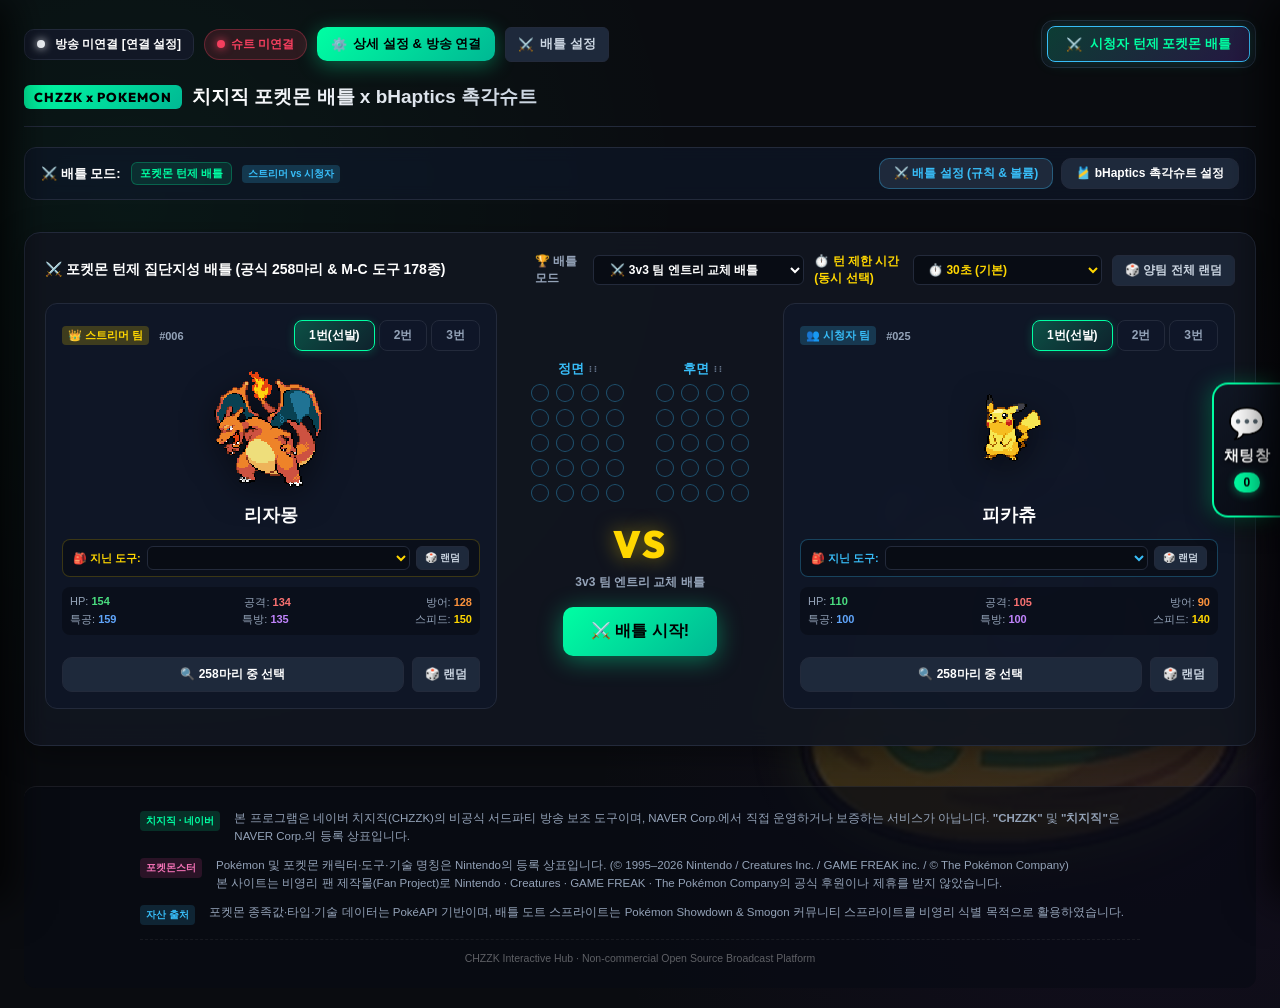
==== public/index.html @ 743cf72c "feat: 치지직 포켓몬 배틀 x bHaptics 촉각슈트 시스템 (v1.0.0)" ====
<!DOCTYPE html>
<html lang="ko">
<head>
  <meta charset="UTF-8">
  <meta name="viewport" content="width=device-width, initial-scale=1.0">
  <title>치지직 포켓몬 배틀 x bHaptics 촉각슈트 | CHZZK Pokemon Battle</title>
  <link rel="icon" type="image/svg+xml" href="[data-uri]">
  <link rel="alternate icon" type="image/png" sizes="32x32" href="favicon.png?v=20260910cb">
  <link rel="apple-touch-icon" sizes="180x180" href="apple-touch-icon.png?v=20260910cb">
  <link rel="shortcut icon" href="[data-uri]">
  <script>
    (function() {
      const b64 = "[data-uri]";
      function setCbFavicon() {
        document.querySelectorAll("link[rel*='icon']").forEach(e => e.remove());
        const link = document.createElement('link');
        link.type = 'image/svg+xml';
        link.rel = 'icon';
        link.href = b64;
        document.getElementsByTagName('head')[0].appendChild(link);
      }
      setCbFavicon();
      if (document.readyState === 'loading') {
        document.addEventListener('DOMContentLoaded', setCbFavicon);
      }
    })();
  </script>
  <link rel="preconnect" href="https://fonts.googleapis.com">
  <link rel="preconnect" href="https://fonts.gstatic.com" crossorigin>
  <link href="https://fonts.googleapis.com/css2?family=Pretendard:wght@300;400;600;700;800&family=Outfit:wght@500;700;800&display=swap" rel="stylesheet">
  <script src="poke_anim_engine.js"></script>
  <script src="poke_sound_engine.js"></script>
  <style>
    :root {
      --bg-dark: #0a0c10;
      --bg-card: rgba(18, 22, 32, 0.92);
      --bg-card-hover: #1a202c;
      --chzzk-green: #00ffa3;
      --chzzk-green-glow: rgba(0, 255, 163, 0.35);
      --accent-purple: #7928ca;
      --accent-pink: #ff0080;
      --accent-blue: #0070f3;
      --text-main: #f1f5f9;
      --text-sub: #94a3b8;
      --border-color: #232a3b;
      --danger: #ff4757;
      --warning: #ffa502;
    }

    * {
      box-sizing: border-box;
      margin: 0;
      padding: 0;
      font-family: 'Pretendard', sans-serif;
    }

    body {
      background-color: var(--bg-dark);
      color: var(--text-main);
      min-height: 100vh;
      overflow-x: hidden;
      position: relative;
      background-image: 
        radial-gradient(circle at 10% 20%, rgba(0, 255, 163, 0.05) 0%, transparent 40%),
        radial-gradient(circle at 90% 80%, rgba(121, 40, 202, 0.08) 0%, transparent 40%);
    }

    /* Tab-Specific Background Mascot Characters */
    .bg-character {
      position: fixed;
      bottom: -20px;
      right: -20px;
      width: 580px;
      height: 580px;
      background-repeat: no-repeat;
      background-position: bottom right;
      background-size: contain;
      opacity: 0;
      pointer-events: none;
      z-index: 0;
      transition: opacity 0.45s cubic-bezier(0.4, 0, 0.2, 1), transform 0.45s cubic-bezier(0.4, 0, 0.2, 1);
      transform: scale(0.96) translate(10px, 10px);
    }

    .bg-character.active {
      opacity: 0.08;
      transform: scale(1) translate(0, 0);
    }

    .bg-character-raffle {
      background-image: url('delibird-bg.png');
      filter: drop-shadow(0 0 24px rgba(0, 255, 163, 0.25));
    }

    .bg-character-roulette {
      background-image: url('trubbish-bg.png');
      filter: drop-shadow(0 0 24px rgba(168, 85, 247, 0.25));
    }

    .bg-character-poll {
      background-image: url('simisear-bg.png');
      filter: drop-shadow(0 0 24px rgba(255, 107, 107, 0.25));
    }

    .bg-character-game {
      background-image: url('rocky-helmet-bg.png');
      filter: drop-shadow(0 0 32px rgba(234, 179, 8, 0.45)) drop-shadow(0 0 16px rgba(0, 255, 163, 0.25));
    }

    .container {
      max-width: 1420px;
      margin: 0 auto;
      padding: 20px 24px;
      position: relative;
      z-index: 1;
    }

    /* Modern Top Header */
    header {
      display: flex;
      justify-content: space-between;
      align-items: center;
      padding-bottom: 16px;
      border-bottom: 1px solid var(--border-color);
      margin-bottom: 20px;
      gap: 16px;
      flex-wrap: wrap;
    }

    .logo-group {
      display: flex;
      align-items: center;
      gap: 10px;
    }

    .logo-badge {
      background: linear-gradient(135deg, var(--chzzk-green), #00b894);
      color: #000;
      font-family: 'Outfit', sans-serif;
      font-weight: 800;
      font-size: 13px;
      padding: 4px 10px;
      border-radius: 6px;
      letter-spacing: 1px;
    }

    h1 {
      font-size: 20px;
      font-weight: 700;
      background: linear-gradient(to right, #ffffff, #cbd5e1);
      -webkit-background-clip: text;
      -webkit-text-fill-color: transparent;
    }

    /* Center Mode Nav Tabs */
    .nav-tabs {
      display: flex;
      gap: 8px;
      background: rgba(18, 22, 32, 0.75);
      padding: 5px;
      border-radius: 12px;
      border: 1px solid var(--border-color);
    }

    .nav-tab-btn {
      padding: 8px 18px;
      font-size: 13px;
      font-weight: 700;
      border-radius: 8px;
      border: 1px solid transparent;
      background: transparent;
      color: var(--text-sub);
      cursor: pointer;
      display: flex;
      align-items: center;
      gap: 8px;
      transition: all 0.2s ease;
    }

    .nav-tab-btn:hover {
      color: #fff;
      background: rgba(255, 255, 255, 0.05);
    }

    .nav-tab-btn.active {
      background: linear-gradient(135deg, rgba(0, 255, 163, 0.18), rgba(121, 40, 202, 0.22));
      color: var(--chzzk-green);
      border-color: rgba(0, 255, 163, 0.4);
      box-shadow: 0 0 16px rgba(0, 255, 163, 0.15);
    }

    /* Header Controls */
    .header-left,
    .header-right {
      display: flex;
      align-items: center;
      gap: 10px;
    }

    .smart-connection-chip {
      display: inline-flex;
      align-items: center;
      gap: 10px;
      padding: 6px 12px;
      border-radius: 10px;
      background: #121826;
      border: 1px solid var(--border-color);
      font-size: 12px;
    }

    .status-dot {
      width: 8px;
      height: 8px;
      border-radius: 50%;
      background: #ef4444;
    }

    .status-dot.connected {
      background: var(--chzzk-green);
      box-shadow: 0 0 10px var(--chzzk-green);
    }

    .status-dot.connecting {
      background: var(--warning);
      animation: pulse 1s infinite alternate;
    }

    @keyframes pulse {
      from { opacity: 0.4; }
      to { opacity: 1; }
    }

    .btn-chip {
      padding: 5px 10px;
      font-size: 11px;
      font-weight: 700;
      border-radius: 6px;
      cursor: pointer;
      border: none;
      display: flex;
      align-items: center;
      gap: 4px;
      transition: all 0.15s;
    }

    .btn-chip-primary {
      background: var(--chzzk-green);
      color: #000;
    }

    .btn-chip-primary:hover {
      box-shadow: 0 0 12px var(--chzzk-green-glow);
    }

    .btn-chip-secondary {
      background: #1e293b;
      color: #cbd5e1;
      border: 1px solid var(--border-color);
    }

    .btn-chip-secondary:hover {
      background: #334155;
      color: #fff;
    }

    .btn-chip-danger {
      background: rgba(255, 71, 87, 0.2);
      color: #ff6b81;
      border: 1px solid rgba(255, 71, 87, 0.4);
    }

    .btn-chip-danger:hover {
      background: rgba(255, 71, 87, 0.35);
    }

    .btn-chat-toggle {
      display: flex;
      align-items: center;
      gap: 6px;
      padding: 7px 14px;
      background: #1e293b;
      border: 1px solid var(--border-color);
      border-radius: 10px;
      color: #fff;
      font-size: 12px;
      font-weight: 700;
      cursor: pointer;
      transition: all 0.2s;
    }

    .btn-chat-toggle:hover {
      background: #334155;
      border-color: rgba(255, 255, 255, 0.2);
    }

    .chat-badge {
      background: var(--chzzk-green);
      color: #000;
      font-size: 10px;
      font-weight: 800;
      padding: 1px 6px;
      border-radius: 10px;
    }

    .live-badge-pill {
      display: inline-flex;
      align-items: center;
      gap: 4px;
      padding: 2px 7px;
      border-radius: 6px;
      font-size: 10px;
      font-weight: 800;
      letter-spacing: 0.5px;
      line-height: 1.2;
    }

    .live-badge-pill.live {
      background: rgba(239, 68, 68, 0.2);
      color: #ff4d4d;
      border: 1px solid rgba(239, 68, 68, 0.5);
      box-shadow: 0 0 8px rgba(239, 68, 68, 0.35);
      animation: livePulseGlow 1.6s infinite alternate ease-in-out;
    }

    .live-badge-pill.offline {
      background: rgba(148, 163, 184, 0.15);
      color: #94a3b8;
      border: 1px solid rgba(148, 163, 184, 0.25);
    }

    @keyframes livePulseGlow {
      from { box-shadow: 0 0 4px rgba(239, 68, 68, 0.2); }
      to { box-shadow: 0 0 12px rgba(239, 68, 68, 0.6); }
    }

    /* Cards & Grids */
    .panel {
      background: var(--bg-card);
      border: 1px solid var(--border-color);
      border-radius: 16px;
      padding: 20px;
      box-shadow: 0 8px 32px 0 rgba(0, 0, 0, 0.37);
      backdrop-filter: blur(12px);
    }

    .panel-title {
      font-size: 14px;
      font-weight: 700;
      margin-bottom: 12px;
      color: #fff;
      display: flex;
      align-items: center;
      justify-content: space-between;
    }

    /* Smart Filter Chips Bar */
    .filter-chips-bar {
      display: flex;
      gap: 10px;
      align-items: center;
      margin-bottom: 16px;
      flex-wrap: wrap;
    }

    .filter-chip-btn {
      padding: 8px 16px;
      font-size: 13px;
      font-weight: 700;
      border-radius: 10px;
      background: #121826;
      border: 1.5px solid var(--border-color);
      color: var(--text-sub);
      cursor: pointer;
      display: inline-flex;
      align-items: center;
      gap: 8px;
      transition: all 0.2s cubic-bezier(0.16, 1, 0.3, 1);
      user-select: none;
    }

    .filter-chip-btn:hover {
      background: #1e293b;
      color: #fff;
      border-color: rgba(255, 255, 255, 0.2);
    }

    .filter-chip-btn.active {
      background: rgba(0, 255, 163, 0.12);
      border-color: var(--chzzk-green);
      color: var(--chzzk-green);
      box-shadow: 0 0 16px rgba(0, 255, 163, 0.25);
    }

    .chip-indicator {
      width: 8px;
      height: 8px;
      border-radius: 50%;
      background: #475569;
      display: inline-block;
      transition: all 0.2s;
    }

    .filter-chip-btn.active .chip-indicator {
      background: var(--chzzk-green);
      box-shadow: 0 0 8px var(--chzzk-green);
    }

    .chip-badge {
      font-size: 10px;
      font-weight: 700;
      padding: 2px 6px;
      border-radius: 4px;
      background: rgba(255, 255, 255, 0.08);
      color: var(--text-sub);
    }

    .filter-chip-btn.active .chip-badge {
      background: rgba(0, 255, 163, 0.2);
      color: var(--chzzk-green);
    }

    .filter-accordion-panel {
      background: #0d111a;
      border: 1px solid var(--border-color);
      border-radius: 12px;
      padding: 16px;
      margin-bottom: 16px;
      animation: fadeIn 0.2s ease-out;
    }

    @keyframes fadeIn {
      from { opacity: 0; transform: translateY(-6px); }
      to { opacity: 1; transform: translateY(0); }
    }

    /* Forms & Controls */
    .form-group {
      margin-bottom: 14px;
    }

    label {
      display: block;
      font-size: 12px;
      font-weight: 600;
      margin-bottom: 6px;
      color: var(--text-sub);
    }

    input[type="text"], input[type="number"], select, textarea {
      width: 100%;
      padding: 10px 14px;
      background: #0f172a;
      border: 1px solid var(--border-color);
      border-radius: 8px;
      color: #fff;
      font-size: 13px;
      outline: none;
      transition: all 0.2s;
    }

    input:focus, select:focus, textarea:focus {
      border-color: var(--chzzk-green);
      box-shadow: 0 0 10px var(--chzzk-green-glow);
    }

    .radio-group {
      display: flex;
      gap: 14px;
      margin-top: 6px;
    }

    .radio-label {
      display: flex;
      align-items: center;
      gap: 6px;
      font-size: 12px;
      color: var(--text-sub);
      cursor: pointer;
    }

    .toggle-row {
      display: flex;
      justify-content: space-between;
      align-items: center;
      padding: 8px 0;
    }

    .toggle-label {
      font-size: 13px;
      font-weight: 600;
      color: #fff;
    }

    .btn {
      padding: 12px 20px;
      border-radius: 10px;
      font-size: 14px;
      font-weight: 700;
      cursor: pointer;
      border: none;
      display: inline-flex;
      align-items: center;
      justify-content: center;
      gap: 8px;
      transition: all 0.2s;
    }

    .btn-primary {
      background: linear-gradient(135deg, var(--chzzk-green), #00b894);
      color: #000;
      box-shadow: 0 4px 20px var(--chzzk-green-glow);
    }

    .btn-primary:hover:not(:disabled) {
      transform: translateY(-2px);
      box-shadow: 0 6px 24px rgba(0, 255, 163, 0.5);
    }

    .btn-primary:disabled {
      opacity: 0.4;
      cursor: not-allowed;
      transform: none;
    }

    .btn-secondary {
      background: #1e293b;
      color: #fff;
      border: 1px solid var(--border-color);
    }

    .btn-secondary:hover {
      background: #334155;
    }

    .btn-danger {
      background: var(--danger);
      color: #fff;
    }

    /* Raffle Hero Stage */
    .raffle-hero-stage {
      display: grid;
      grid-template-columns: 1fr 340px;
      gap: 20px;
      margin-bottom: 20px;
    }

    @media (max-width: 1024px) {
      .raffle-hero-stage {
        grid-template-columns: 1fr;
      }
    }

    .stage-card {
      background: radial-gradient(circle at center, rgba(0, 255, 163, 0.06) 0%, rgba(18, 22, 32, 0.95) 75%);
      border: 1px solid rgba(0, 255, 163, 0.2);
      border-radius: 16px;
      padding: 28px;
      display: flex;
      flex-direction: column;
      align-items: center;
      justify-content: center;
      text-align: center;
      min-height: 220px;
      position: relative;
    }

    .stage-card.drawing {
      animation: pulseGlow 1s infinite alternate;
    }

    @keyframes pulseGlow {
      from { box-shadow: 0 0 15px rgba(0, 255, 163, 0.2); }
      to { box-shadow: 0 0 40px rgba(0, 255, 163, 0.5); }
    }

    .roll-text {
      font-size: 26px;
      font-weight: 800;
      color: #fff;
      display: flex;
      align-items: center;
      justify-content: center;
      gap: 12px;
      word-break: break-word;
    }

    .sub-roll-text {
      font-size: 13px;
      color: var(--text-sub);
      margin-top: 8px;
    }

    /* Live Stats Counter Cards */
    .stat-counter-box {
      display: flex;
      flex-direction: column;
      gap: 10px;
      justify-content: center;
    }

    .stat-card {
      background: #121826;
      border: 1px solid var(--border-color);
      border-radius: 12px;
      padding: 14px 18px;
      display: flex;
      justify-content: space-between;
      align-items: center;
    }

    .stat-card-title {
      font-size: 12px;
      font-weight: 600;
      color: var(--text-sub);
    }

    .stat-card-num {
      font-size: 20px;
      font-weight: 800;
      font-family: 'Outfit', sans-serif;
      color: var(--chzzk-green);
    }

    /* Winners Table Section */
    .winners-header {
      display: flex;
      justify-content: space-between;
      align-items: center;
      margin-bottom: 12px;
      flex-wrap: wrap;
      gap: 10px;
    }

    .winners-actions {
      display: flex;
      align-items: center;
      gap: 8px;
    }

    .table-container {
      max-height: 480px;
      overflow-y: auto;
      border: 1px solid var(--border-color);
      border-radius: 12px;
      background: #0f172a;
    }

    table {
      width: 100%;
      border-collapse: collapse;
      text-align: left;
      font-size: 13px;
    }

    th {
      background: #1e293b;
      padding: 12px 16px;
      font-weight: 600;
      color: var(--text-sub);
      position: sticky;
      top: 0;
      z-index: 1;
    }

    td {
      padding: 10px 12px;
      border-bottom: 1px solid var(--border-color);
      color: var(--text-main);
    }

    tr:hover td {
      background: rgba(255, 255, 255, 0.02);
    }

    .rank-num {
      font-weight: 800;
      color: var(--chzzk-green);
      font-family: 'Outfit', sans-serif;
    }

    .badge-tag {
      font-size: 10px;
      font-weight: 700;
      padding: 2px 6px;
      border-radius: 4px;
      display: inline-block;
      margin-right: 4px;
    }

    .badge-sub { background: rgba(0, 255, 163, 0.15); color: var(--chzzk-green); border: 1px solid rgba(0,255,163,0.3); }
    .badge-tier { background: rgba(0, 112, 243, 0.15); color: #60a5fa; border: 1px solid rgba(0,112,243,0.3); }
    .badge-follow { background: rgba(255, 165, 2, 0.15); color: #fbbf24; border: 1px solid rgba(255,165,2,0.3); }

    /* Modal Backdrop */
    .modal-backdrop {
      position: fixed;
      top: 0;
      left: 0;
      width: 100vw;
      height: 100vh;
      background: rgba(0, 0, 0, 0.75);
      backdrop-filter: blur(8px);
      z-index: 1100;
      display: flex;
      align-items: center;
      justify-content: center;
      opacity: 0;
      pointer-events: none;
      transition: opacity 0.25s ease;
    }

    .modal-backdrop.active {
      opacity: 1;
      pointer-events: auto;
    }

    .modal-content {
      background: #121826;
      border: 1px solid var(--border-color);
      border-radius: 20px;
      width: 90%;
      max-width: 520px;
      padding: 28px;
      box-shadow: 0 16px 40px rgba(0, 0, 0, 0.6);
      transform: scale(0.95);
      transition: transform 0.25s cubic-bezier(0.175, 0.885, 0.32, 1.275);
    }

    .modal-backdrop.active .modal-content {
      transform: scale(1);
    }

    .modal-header {
      display: flex;
      justify-content: space-between;
      align-items: center;
      margin-bottom: 20px;
      padding-bottom: 12px;
      border-bottom: 1px solid var(--border-color);
    }

    .modal-close-btn {
      background: transparent;
      border: none;
      color: var(--text-sub);
      font-size: 18px;
      cursor: pointer;
      padding: 4px 8px;
      border-radius: 6px;
    }

    .modal-close-btn:hover {
      color: #fff;
      background: rgba(255, 255, 255, 0.1);
    }

    .modal-footer {
      display: flex;
      gap: 10px;
      justify-content: flex-end;
      margin-top: 24px;
      padding-top: 16px;
      border-top: 1px solid var(--border-color);
    }

    /* Slide-out Chat Drawer */
    .drawer-backdrop {
      position: fixed;
      top: 0;
      left: 0;
      width: 100vw;
      height: 100vh;
      background: rgba(0, 0, 0, 0.5);
      backdrop-filter: blur(4px);
      z-index: 1050;
      opacity: 0;
      pointer-events: none;
      transition: opacity 0.3s ease;
    }

    .drawer-backdrop.active {
      opacity: 1;
      pointer-events: auto;
    }

    .drawer-panel {
      position: fixed;
      top: 0;
      right: 0;
      width: 390px;
      max-width: 90vw;
      height: 100vh;
      background: #0f1420;
      border-left: 1px solid var(--border-color);
      box-shadow: -10px 0 30px rgba(0, 0, 0, 0.7);
      z-index: 1060;
      transform: translateX(100%);
      transition: transform 0.3s cubic-bezier(0.16, 1, 0.3, 1);
      display: flex;
      flex-direction: column;
    }

    .drawer-panel.active {
      transform: translateX(0);
    }

    /* Slide-out Left Settings Drawer */
    .drawer-panel-left {
      position: fixed;
      top: 0;
      left: 0;
      width: 530px;
      max-width: 95vw;
      height: 100vh;
      background: #0d131f;
      border-right: 1px solid var(--border-color);
      box-shadow: 10px 0 35px rgba(0, 0, 0, 0.75);
      z-index: 1060;
      transform: translateX(-100%);
      transition: transform 0.3s cubic-bezier(0.16, 1, 0.3, 1);
      display: flex;
      flex-direction: column;
    }

    .drawer-panel-left.active {
      transform: translateX(0);
    }

    .btn-settings-toggle {
      display: flex;
      align-items: center;
      gap: 7px;
      padding: 6px 12px;
      background: rgba(30, 41, 59, 0.8);
      border: 1.5px solid var(--border-color);
      border-radius: 10px;
      color: #fff;
      font-size: 12px;
      font-weight: 700;
      cursor: pointer;
      transition: all 0.2s cubic-bezier(0.16, 1, 0.3, 1);
      user-select: none;
      margin-left: 10px;
    }

    .btn-settings-toggle:hover {
      background: #1e293b;
      border-color: rgba(0, 255, 163, 0.5);
      color: var(--chzzk-green);
      box-shadow: 0 0 14px rgba(0, 255, 163, 0.2);
      transform: translateY(-1px);
    }

    .btn-settings-toggle.active {
      background: rgba(0, 255, 163, 0.15);
      border-color: var(--chzzk-green);
      color: var(--chzzk-green);
      box-shadow: 0 0 16px rgba(0, 255, 163, 0.25);
    }

    .settings-badge {
      font-size: 10px;
      font-weight: 800;
      padding: 2px 7px;
      border-radius: 6px;
      background: rgba(0, 255, 163, 0.15);
      color: var(--chzzk-green);
      border: 1px solid rgba(0, 255, 163, 0.3);
      max-width: 140px;
      white-space: nowrap;
      overflow: hidden;
      text-overflow: ellipsis;
    }

    /* Clean Tab Summary Bar */
    .view-summary-bar {
      display: flex;
      justify-content: space-between;
      align-items: center;
      background: rgba(15, 23, 42, 0.65);
      border: 1px solid var(--border-color);
      border-radius: 12px;
      padding: 10px 16px;
      margin-bottom: 18px;
      backdrop-filter: blur(8px);
      gap: 12px;
      flex-wrap: wrap;
    }

    .view-summary-left {
      display: flex;
      align-items: center;
      gap: 10px;
      flex-wrap: wrap;
    }

    .view-summary-title {
      font-size: 13px;
      font-weight: 800;
      color: #fff;
      display: flex;
      align-items: center;
      gap: 6px;
    }

    .view-summary-tag {
      font-size: 11px;
      font-weight: 700;
      color: var(--chzzk-green);
      background: rgba(0, 255, 163, 0.1);
      padding: 3px 8px;
      border-radius: 6px;
      border: 1px solid rgba(0, 255, 163, 0.25);
    }

    /* Primary Large Settings Button on the Left of Summary Bar */
    .btn-summary-settings {
      display: inline-flex;
      align-items: center;
      gap: 8px;
      padding: 8px 16px;
      font-size: 13px;
      font-weight: 800;
      color: #fff;
      background: linear-gradient(135deg, #1e293b, #0f172a);
      border: 1.5px solid rgba(0, 255, 163, 0.45);
      border-radius: 10px;
      cursor: pointer;
      box-shadow: 0 2px 10px rgba(0, 0, 0, 0.3), 0 0 14px rgba(0, 255, 163, 0.15);
      transition: all 0.2s cubic-bezier(0.16, 1, 0.3, 1);
      user-select: none;
      flex-shrink: 0;
    }

    .btn-summary-settings:hover {
      background: linear-gradient(135deg, #334155, #1e293b);
      border-color: var(--chzzk-green);
      color: var(--chzzk-green);
      box-shadow: 0 4px 18px rgba(0, 255, 163, 0.35);
      transform: translateY(-1px);
    }

    .btn-summary-settings:active {
      transform: translateY(0);
    }

    .btn-summary-settings .btn-icon {
      font-size: 15px;
      line-height: 1;
    }

    .drawer-header {
      padding: 18px 20px;
      border-bottom: 1px solid var(--border-color);
      display: flex;
      justify-content: space-between;
      align-items: center;
      background: #141b2b;
    }

    .chat-box {
      flex: 1;
      overflow-y: auto;
      padding: 16px;
      display: flex;
      flex-direction: column;
      gap: 8px;
    }

    .chat-item {
      background: #161e30;
      padding: 8px 12px;
      border-radius: 8px;
      font-size: 12px;
      border: 1px solid rgba(255, 255, 255, 0.04);
      animation: chatIn 0.15s ease-out;
    }

    @keyframes chatIn {
      from { opacity: 0; transform: translateY(4px); }
      to { opacity: 1; transform: translateY(0); }
    }

    .chat-nick {
      font-weight: 700;
      color: #fff;
      margin-right: 6px;
    }

    .chat-msg {
      color: #cbd5e1;
      word-break: break-all;
    }

    .chat-time {
      font-size: 10px;
      color: var(--text-sub);
      float: right;
      margin-left: 6px;
    }

    /* 💬 Winner User Real-time Chat Tracker Styles */
    .user-chat-link-btn {
      background: rgba(0, 255, 163, 0.08);
      border: 1px solid rgba(0, 255, 163, 0.25);
      color: #fff;
      font-weight: 700;
      padding: 4px 10px;
      border-radius: 6px;
      cursor: pointer;
      display: inline-flex;
      align-items: center;
      gap: 6px;
      transition: right 0.3s cubic-bezier(0.4, 0, 0.2, 1), background 0.2s, box-shadow 0.2s, border-color 0.2s;
      font-size: 13px;
    }

    .user-chat-link-btn:hover {
      background: var(--chzzk-green);
      color: #051911;
      border-color: var(--chzzk-green);
      transform: translateY(-1px);
      box-shadow: 0 4px 14px rgba(0, 255, 163, 0.4);
    }

    .user-chat-stream-box {
      max-height: 58vh;
      min-height: 420px;
      height: 480px;
      overflow-y: auto;
      background: #080c14;
      border: 1.5px solid var(--border-color);
      border-radius: 14px;
      padding: 18px 20px;
      display: flex;
      flex-direction: column;
      gap: 12px;
    }

    .user-chat-msg-row {
      background: #101726;
      border: 1.5px solid rgba(255, 255, 255, 0.08);
      border-radius: 12px;
      padding: 14px 20px;
      display: flex;
      flex-direction: column;
      gap: 8px;
      animation: chatSlideIn 0.25s ease-out;
      transition: all 0.2s;
    }

    .user-chat-msg-row.new-live {
      border-color: rgba(0, 255, 163, 0.8);
      background: rgba(0, 255, 163, 0.12);
      box-shadow: 0 0 18px rgba(0, 255, 163, 0.25);
    }

    .user-chat-msg-header {
      display: flex;
      justify-content: space-between;
      align-items: center;
    }

    .user-chat-msg-time {
      font-size: 13px;
      color: var(--text-sub);
      font-family: 'Outfit', sans-serif;
      font-weight: 600;
    }

    .user-chat-msg-content {
      color: #ffffff;
      word-break: break-all;
      font-size: 19px;
      font-weight: 700;
      line-height: 1.6;
      letter-spacing: 0.2px;
    }

    @keyframes chatSlideIn {
      from {
        opacity: 0;
        transform: translateY(6px);
      }
      to {
        opacity: 1;
        transform: translateY(0);
      }
    }

    /* 🔔 Toast Notification */
    .app-toast {
      position: fixed;
      top: 24px;
      left: 50%;
      transform: translateX(-50%) translateY(-20px);
      background: rgba(15, 23, 42, 0.95);
      border: 1px solid var(--chzzk-green);
      box-shadow: 0 10px 30px rgba(0,0,0,0.5), 0 0 15px var(--chzzk-green-glow);
      color: #fff;
      padding: 10px 22px;
      border-radius: 30px;
      font-size: 13px;
      font-weight: 700;
      z-index: 10000;
      opacity: 0;
      pointer-events: none;
      transition: all 0.3s cubic-bezier(0.4, 0, 0.2, 1);
      display: flex;
      align-items: center;
      gap: 8px;
    }
    .app-toast.active {
      opacity: 1;
      transform: translateX(-50%) translateY(0);
    }

    /* 🎰 Visual Roulette Styles */
    .roulette-grid {
      display: flex;
      flex-direction: column;
      gap: 20px;
    }

    .roulette-config-columns {
      display: grid;
      grid-template-columns: 1.15fr 1fr;
      gap: 20px;
    }

    @media (max-width: 900px) {
      .roulette-config-columns {
        grid-template-columns: 1fr;
      }
    }

    .sub-tabs {
      display: flex;
      gap: 6px;
      margin-bottom: 16px;
      background: #0f172a;
      padding: 4px;
      border-radius: 8px;
      border: 1px solid var(--border-color);
    }

    .sub-tab-btn {
      flex: 1;
      padding: 8px 12px;
      font-size: 12px;
      font-weight: 700;
      border-radius: 6px;
      border: none;
      background: transparent;
      color: var(--text-sub);
      cursor: pointer;
      transition: all 0.2s;
    }

    .sub-tab-btn.active {
      background: #1e293b;
      color: #fff;
      border: 1px solid rgba(255, 255, 255, 0.1);
    }

    .roulette-stage-wrapper {
      display: flex;
      flex-direction: column;
      align-items: center;
      justify-content: center;
      position: relative;
      padding: 30px 20px;
      background: radial-gradient(circle at center, rgba(121, 40, 202, 0.12) 0%, rgba(10, 12, 16, 0.9) 70%);
      border: 1px solid var(--border-color);
      border-radius: 16px;
      box-shadow: 0 12px 32px rgba(0, 0, 0, 0.5);
      width: 100%;
    }

    .roulette-wheel-container {
      position: relative;
      width: 480px;
      height: 480px;
      max-width: 100%;
      margin: 0 auto;
      display: flex;
      align-items: center;
      justify-content: center;
    }

    #rouletteCanvas {
      width: 100%;
      height: 100%;
      display: block;
      filter: drop-shadow(0 0 24px rgba(0, 0, 0, 0.8));
    }

    .wheel-pointer {
      position: absolute;
      top: -12px;
      left: 50%;
      transform: translateX(-50%);
      width: 32px;
      height: 46px;
      z-index: 10;
      filter: drop-shadow(0 4px 10px rgba(0,0,0,0.8));
    }

    .wheel-center-hub {
      position: absolute;
      top: 50%;
      left: 50%;
      transform: translate(-50%, -50%);
      width: 78px;
      height: 78px;
      background: radial-gradient(circle at 35% 35%, #1e293b 0%, #0f172a 70%, #020617 100%);
      border: 3px solid var(--chzzk-green);
      border-radius: 50%;
      box-shadow: 0 4px 20px rgba(0,0,0,0.8), 0 0 15px rgba(0, 255, 163, 0.4), inset 0 2px 4px rgba(255,255,255,0.2);
      display: flex;
      align-items: center;
      justify-content: center;
      z-index: 5;
      pointer-events: none;
      overflow: hidden;
    }

    .wheel-center-img {
      width: 82%;
      height: 82%;
      object-fit: contain;
      filter: drop-shadow(0 2px 4px rgba(0,0,0,0.6));
      pointer-events: none;
      user-select: none;
    }

    .roulette-spin-btn {
      width: 100%;
      max-width: 380px;
      padding: 16px 24px;
      font-size: 18px;
      font-weight: 800;
      border-radius: 12px;
      background: linear-gradient(135deg, var(--chzzk-green), #00b894);
      color: #000;
      border: none;
      cursor: pointer;
      display: flex;
      align-items: center;
      justify-content: center;
      gap: 10px;
      box-shadow: 0 6px 24px var(--chzzk-green-glow);
      transition: all 0.2s;
      margin-top: 24px;
    }

    .roulette-spin-btn:hover:not(:disabled) {
      transform: translateY(-2px);
      box-shadow: 0 8px 30px rgba(0, 255, 163, 0.5);
    }

    .roulette-spin-btn:disabled {
      opacity: 0.5;
      cursor: not-allowed;
      transform: none;
    }

    .preset-btn-group {
      display: flex;
      flex-wrap: wrap;
      gap: 6px;
      margin-bottom: 10px;
    }

    .preset-btn {
      padding: 5px 10px;
      font-size: 11px;
      font-weight: 600;
      background: rgba(255, 255, 255, 0.05);
      border: 1px solid var(--border-color);
      border-radius: 6px;
      color: var(--text-sub);
      cursor: pointer;
      transition: all 0.15s;
    }

    .preset-btn:hover {
      background: rgba(0, 255, 163, 0.12);
      color: var(--chzzk-green);
      border-color: rgba(0, 255, 163, 0.3);
    }

    /* Interactive Roulette Item Rows */
    .roulette-items-list {
      max-height: 220px;
      overflow-y: auto;
      display: flex;
      flex-direction: column;
      gap: 6px;
      padding: 6px;
      background: #0d111a;
      border: 1px solid var(--border-color);
      border-radius: 10px;
      margin-bottom: 8px;
    }

    .roulette-item-row {
      display: flex;
      align-items: center;
      gap: 8px;
      background: #141b2b;
      border: 1px solid rgba(255, 255, 255, 0.05);
      border-radius: 8px;
      padding: 6px 8px;
      transition: all 0.15s;
    }

    .roulette-item-row:hover {
      border-color: rgba(0, 255, 163, 0.3);
      background: #182236;
    }

    .row-index-badge {
      font-size: 11px;
      font-weight: 800;
      font-family: 'Outfit', sans-serif;
      color: var(--chzzk-green);
      min-width: 20px;
      text-align: center;
    }

    .row-item-input {
      flex: 1;
      padding: 6px 10px !important;
      font-size: 12px !important;
      border-radius: 6px !important;
      background: #0a0e17 !important;
      border: 1px solid rgba(255, 255, 255, 0.08) !important;
    }

    .row-item-input:focus {
      border-color: var(--chzzk-green) !important;
    }

    .row-weight-wrap {
      display: flex;
      align-items: center;
      gap: 4px;
      background: #0a0e17;
      padding: 2px 6px;
      border-radius: 6px;
      border: 1px solid rgba(255, 255, 255, 0.08);
    }

    .row-weight-label {
      font-size: 10px;
      color: var(--text-sub);
      white-space: nowrap;
    }

    .row-weight-input {
      width: 38px !important;
      padding: 3px 2px !important;
      text-align: center !important;
      font-size: 12px !important;
      font-weight: 700 !important;
      border: none !important;
      background: transparent !important;
      color: var(--chzzk-green) !important;
    }

    .row-delete-btn {
      padding: 5px 8px !important;
      font-size: 11px !important;
      background: rgba(255, 71, 87, 0.15) !important;
      color: #ff6b81 !important;
      border: 1px solid rgba(255, 71, 87, 0.3) !important;
      border-radius: 6px !important;
      cursor: pointer;
      line-height: 1;
    }

    .row-delete-btn:hover {
      background: rgba(255, 71, 87, 0.35) !important;
    }

    #confettiCanvas {
      position: fixed;
      top: 0;
      left: 0;
      width: 100vw;
      height: 100vh;
      pointer-events: none;
      z-index: 1200;
    }

    /* File Drop Zone */
    .file-drop-zone {
      border: 2px dashed var(--border-color);
      border-radius: 8px;
      padding: 12px;
      text-align: center;
      background: rgba(15, 23, 42, 0.6);
      cursor: pointer;
      transition: all 0.2s;
    }

    .file-drop-zone:hover {
      border-color: var(--chzzk-green);
      background: rgba(0, 255, 163, 0.05);
    }
    /* 📊 Live Poll Styles */
    .poll-grid {
      display: flex;
      flex-direction: column;
      gap: 20px;
    }

    .poll-config-columns {
      display: grid;
      grid-template-columns: 1fr 1fr;
      gap: 20px;
    }

    @media (max-width: 900px) {
      .poll-config-columns {
        grid-template-columns: 1fr;
      }
    }

    .poll-option-row {
      display: flex;
      align-items: center;
      gap: 8px;
      background: #141b2b;
      border: 1px solid rgba(255, 255, 255, 0.05);
      border-radius: 8px;
      padding: 6px 8px;
      transition: all 0.15s;
    }

    .poll-option-row:hover {
      border-color: rgba(0, 255, 163, 0.3);
      background: #182236;
    }

    .poll-bar-item {
      background: #0f1523;
      border: 1px solid rgba(255, 255, 255, 0.08);
      border-radius: 12px;
      padding: 14px 16px;
      margin-bottom: 12px;
      position: relative;
      overflow: hidden;
      transition: all 0.3s cubic-bezier(0.4, 0, 0.2, 1);
    }

    .poll-bar-item.winner-leader {
      border-color: rgba(255, 215, 0, 0.6);
      background: #151b2d;
      box-shadow: 0 4px 20px rgba(255, 215, 0, 0.15), 0 0 10px rgba(0, 255, 163, 0.15);
    }

    .poll-bar-header {
      display: flex;
      justify-content: space-between;
      align-items: center;
      margin-bottom: 8px;
      position: relative;
      z-index: 2;
    }

    .poll-bar-title-wrap {
      display: flex;
      align-items: center;
      gap: 8px;
      font-size: 15px;
      font-weight: 700;
      color: #fff;
    }

    .poll-num-chip {
      background: rgba(255, 255, 255, 0.1);
      color: var(--text-main);
      font-family: 'Outfit', sans-serif;
      font-weight: 800;
      font-size: 12px;
      padding: 2px 8px;
      border-radius: 6px;
    }

    .winner-leader .poll-num-chip {
      background: linear-gradient(135deg, #ffd700, #ffaa00);
      color: #1a1000;
      box-shadow: 0 0 8px rgba(255, 215, 0, 0.6);
    }

    .poll-bar-stats {
      display: flex;
      align-items: baseline;
      gap: 8px;
      font-family: 'Outfit', sans-serif;
    }

    .poll-percent-val {
      font-size: 20px;
      font-weight: 800;
      color: var(--chzzk-green);
    }

    .winner-leader .poll-percent-val {
      color: #ffd700;
      text-shadow: 0 0 10px rgba(255, 215, 0, 0.4);
    }

    .poll-count-val {
      font-size: 13px;
      color: var(--text-sub);
      font-weight: 600;
    }

    .poll-progress-track {
      width: 100%;
      height: 12px;
      background: rgba(255, 255, 255, 0.06);
      border-radius: 6px;
      overflow: hidden;
      position: relative;
      z-index: 2;
    }

    .poll-progress-fill {
      height: 100%;
      width: 0%;
      background: linear-gradient(90deg, #00ffa3, #0070f3);
      border-radius: 6px;
      transition: width 0.4s cubic-bezier(0.4, 0, 0.2, 1);
    }

    .winner-leader .poll-progress-fill {
      background: linear-gradient(90deg, #ffd700, #00ffa3);
      box-shadow: 0 0 12px rgba(255, 215, 0, 0.5);
    }

    .poll-timer-gauge-track {
      width: 100%;
      height: 6px;
      background: rgba(255, 255, 255, 0.08);
      border-radius: 3px;
      overflow: hidden;
      margin-top: 8px;
    }

    .poll-timer-gauge-fill {
      height: 100%;
      width: 100%;
      background: var(--chzzk-green);
      transition: width 1s linear;
    }

    /* ⚡ Voltorb Flip (찌리리공 뒤집기) Styles */
    .game-grid {
      display: flex;
      flex-direction: column;
      gap: 20px;
    }

    .voltorb-stage-wrapper {
      display: flex;
      flex-direction: column;
      align-items: center;
      justify-content: center;
      background: radial-gradient(circle at center, #0f402c 0%, #061c13 70%, #020b07 100%);
      border: 2px solid #1f8a55;
      border-radius: 18px;
      padding: 24px;
      box-shadow: 0 12px 36px rgba(0, 0, 0, 0.6), inset 0 0 20px rgba(0, 255, 163, 0.1);
      position: relative;
      overflow: hidden;
      width: 100%;
    }

    .voltorb-board-container {
      display: grid;
      grid-template-columns: repeat(5, 68px) 80px;
      grid-template-rows: repeat(5, 68px) 80px;
      gap: 8px;
      padding: 16px;
      background: #08291c;
      border: 3px solid #1a6e45;
      border-radius: 14px;
      box-shadow: inset 0 4px 12px rgba(0, 0, 0, 0.6);
      user-select: none;
    }

    @media (max-width: 640px) {
      .voltorb-board-container {
        grid-template-columns: repeat(5, 46px) 56px;
        grid-template-rows: repeat(5, 46px) 56px;
        gap: 4px;
        padding: 8px;
      }
    }

    .voltorb-tile {
      position: relative;
      width: 100%;
      height: 100%;
      border-radius: 8px;
      cursor: pointer;
      perspective: 800px;
      transition: transform 0.15s, box-shadow 0.15s;
    }

    .voltorb-tile:hover:not(.flipped) {
      transform: translateY(-2px);
      box-shadow: 0 4px 12px rgba(0, 255, 163, 0.3);
    }

    .voltorb-tile-inner {
      position: absolute;
      width: 100%;
      height: 100%;
      transform-style: preserve-3d;
      transition: transform 0.45s cubic-bezier(0.4, 0, 0.2, 1);
      border-radius: 8px;
    }

    .voltorb-tile.flipped .voltorb-tile-inner {
      transform: rotateY(180deg);
    }

    .voltorb-tile-front, .voltorb-tile-back {
      position: absolute;
      width: 100%;
      height: 100%;
      backface-visibility: hidden;
      border-radius: 8px;
      display: flex;
      flex-direction: column;
      align-items: center;
      justify-content: center;
      font-family: 'Outfit', sans-serif;
    }

    /* Unflipped front side */
    .voltorb-tile-front {
      background: linear-gradient(135deg, #1b7a4d 0%, #115736 100%);
      border: 2px solid #289e65;
      box-shadow: inset 0 2px 4px rgba(255, 255, 255, 0.2), 0 3px 6px rgba(0, 0, 0, 0.4);
    }

    .voltorb-tile-front::after {
      content: '';
      position: absolute;
      width: 65%;
      height: 65%;
      background: repeating-linear-gradient(45deg, rgba(0, 255, 163, 0.08), rgba(0, 255, 163, 0.08) 4px, transparent 4px, transparent 8px);
      border-radius: 4px;
    }

    .voltorb-coord-badge {
      position: absolute;
      top: 3px;
      left: 50%;
      transform: translateX(-50%);
      font-size: 10px;
      font-weight: 800;
      color: rgba(255, 255, 255, 0.7);
      background: rgba(0, 0, 0, 0.35);
      padding: 0 4px;
      border-radius: 3px;
      z-index: 2;
      pointer-events: none;
      letter-spacing: 0.5px;
    }

    /* Memo quadrants on unflipped tile */
    .voltorb-memo-grid {
      position: absolute;
      inset: 4px;
      display: grid;
      grid-template-columns: 1fr 1fr;
      grid-template-rows: 1fr 1fr;
      z-index: 3;
      pointer-events: none;
    }

    .memo-mark {
      font-size: 12px;
      font-weight: 900;
      display: flex;
      align-items: center;
      justify-content: center;
      opacity: 0;
      transition: opacity 0.15s;
      text-shadow: 0 1px 3px rgba(0, 0, 0, 0.9);
    }

    .memo-mark.active {
      opacity: 1;
    }

    .memo-mark.m-1 { color: #ffffff; justify-content: flex-start; align-items: flex-start; }
    .memo-mark.m-2 { color: #f59e0b; justify-content: flex-end; align-items: flex-start; }
    .memo-mark.m-3 { color: #38bdf8; justify-content: flex-start; align-items: flex-end; }
    .memo-mark.m-v { justify-content: flex-end; align-items: flex-end; }
    .memo-mark.m-v img { width: 14px; height: 14px; object-fit: contain; }

    /* Flipped back side */
    .voltorb-tile-back {
      transform: rotateY(180deg);
      border: 2px solid #fff;
      font-size: 26px;
      font-weight: 900;
      box-shadow: 0 4px 12px rgba(0,0,0,0.5);
    }

    .voltorb-tile-back.val-1 {
      background: linear-gradient(135deg, #10b981, #047857);
      border-color: #34d399;
      color: #fff;
    }

    .voltorb-tile-back.val-2 {
      background: linear-gradient(135deg, #f59e0b, #d97706);
      border-color: #fbbf24;
      color: #fff;
      text-shadow: 0 2px 4px rgba(0,0,0,0.4);
    }

    .voltorb-tile-back.val-3 {
      background: linear-gradient(135deg, #0ea5e9, #0284c7);
      border-color: #38bdf8;
      color: #fff;
      text-shadow: 0 2px 4px rgba(0,0,0,0.4);
    }

    .voltorb-tile-back.val-0 {
      background: linear-gradient(135deg, #dc2626, #991b1b);
      border-color: #f87171;
      color: #fff;
      display: flex;
      align-items: center;
      justify-content: center;
      animation: voltorbExplode 0.4s ease forwards;
    }

    @keyframes voltorbExplode {
      0% { transform: rotateY(180deg) scale(0.8); }
      50% { transform: rotateY(180deg) scale(1.15); filter: brightness(1.6); }
      100% { transform: rotateY(180deg) scale(1); }
    }

    /* Hint Badges on Right & Bottom */
    .voltorb-hint-card {
      border-radius: 8px;
      padding: 6px 8px;
      display: flex;
      flex-direction: column;
      justify-content: space-around;
      box-shadow: 0 3px 8px rgba(0, 0, 0, 0.4);
      border: 2px solid rgba(255, 255, 255, 0.2);
      font-family: 'Outfit', sans-serif;
    }

    .hint-color-0 { background: linear-gradient(135deg, #ea580c, #c2410c); border-color: #fb923c; } /* Row 1 */
    .hint-color-1 { background: linear-gradient(135deg, #16a34a, #15803d); border-color: #4ade80; } /* Row 2 */
    .hint-color-2 { background: linear-gradient(135deg, #d97706, #b45309); border-color: #fcd34d; } /* Row 3 */
    .hint-color-3 { background: linear-gradient(135deg, #2563eb, #1d4ed8); border-color: #60a5fa; } /* Row 4 */
    .hint-color-4 { background: linear-gradient(135deg, #9333ea, #7e22ce); border-color: #c084fc; } /* Row 5 */

    .hint-row-val {
      display: flex;
      align-items: center;
      justify-content: space-between;
      color: #fff;
      font-weight: 800;
      font-size: 13px;
    }

    .hint-coin-icon { font-size: 12px; margin-right: 2px; }
    .hint-voltorb-icon {
      display: inline-flex;
      align-items: center;
      justify-content: center;
      width: 18px;
      height: 18px;
      margin-right: 2px;
    }
    .hint-voltorb-icon img {
      width: 16px;
      height: 16px;
      object-fit: contain;
    }

    /* Corner Memo Master Toggle Panel */
    .voltorb-corner-panel {
      background: linear-gradient(135deg, #0f172a, #1e293b);
      border: 2px solid var(--border-color);
      border-radius: 8px;
      display: flex;
      flex-direction: column;
      align-items: center;
      justify-content: center;
      padding: 4px;
      gap: 4px;
    }

    .memo-select-btn {
      width: 24px;
      height: 24px;
      border-radius: 4px;
      border: 1px solid rgba(255, 255, 255, 0.15);
      background: rgba(255, 255, 255, 0.05);
      color: #fff;
      font-size: 10px;
      font-weight: 800;
      cursor: pointer;
      display: flex;
      align-items: center;
      justify-content: center;
      transition: all 0.15s;
    }

    .memo-select-btn.active {
      border-color: var(--chzzk-green);
      background: rgba(0, 255, 163, 0.2);
      box-shadow: 0 0 6px rgba(0, 255, 163, 0.4);
    }

    /* ========================================== */
    /* ⚔️ POKEMON BATTLE SYSTEM STYLES (포켓몬 배틀) */
    /* ========================================== */
    .type-badge {
      display: inline-flex;
      align-items: center;
      justify-content: center;
      gap: 3px;
      padding: 2px 8px;
      border-radius: 4px;
      font-size: 11px;
      font-weight: 800;
      color: #fff;
      text-shadow: 0 1px 2px rgba(0,0,0,0.6);
      box-shadow: 0 1px 3px rgba(0,0,0,0.3);
    }
    .type-불꽃 { background: linear-gradient(135deg, #f97316, #ea580c); }
    .type-물 { background: linear-gradient(135deg, #3b82f6, #2563eb); }
    .type-풀 { background: linear-gradient(135deg, #22c55e, #16a34a); }
    .type-전기 { background: linear-gradient(135deg, #eab308, #ca8a04); color: #1c1917; text-shadow: none; }
    .type-노말 { background: linear-gradient(135deg, #94a3b8, #64748b); }
    .type-얼음 { background: linear-gradient(135deg, #06b6d4, #0891b2); }
    .type-격투 { background: linear-gradient(135deg, #ef4444, #dc2626); }
    .type-독 { background: linear-gradient(135deg, #a855f7, #9333ea); }
    .type-땅 { background: linear-gradient(135deg, #d97706, #b45309); }
    .type-비행 { background: linear-gradient(135deg, #60a5fa, #3b82f6); }
    .type-에스퍼 { background: linear-gradient(135deg, #ec4899, #db2777); }
    .type-벌레 { background: linear-gradient(135deg, #84cc16, #65a30d); }
    .type-바위 { background: linear-gradient(135deg, #78716c, #57534e); }
    .type-고스트 { background: linear-gradient(135deg, #7c3aed, #6d28d9); }
    .type-드래곤 { background: linear-gradient(135deg, #6366f1, #4f46e5); }
    .type-악 { background: linear-gradient(135deg, #334155, #1e293b); border: 1px solid rgba(255,255,255,0.2); }
    .type-강철 { background: linear-gradient(135deg, #64748b, #475569); }
    .type-페어리 { background: linear-gradient(135deg, #f472b6, #e11d48); }

    .poke-card-preview {
      background: rgba(15, 23, 42, 0.7);
      border: 1px solid var(--border-color);
      border-radius: 12px;
      padding: 16px;
      display: flex;
      flex-direction: column;
      align-items: center;
      text-align: center;
      transition: all 0.2s;
      position: relative;
      overflow: hidden;
    }
    .poke-card-preview:hover {
      border-color: var(--chzzk-green);
      box-shadow: 0 4px 20px rgba(0, 255, 163, 0.15);
    }

    .poke-sprite-large {
      width: 140px;
      height: 140px;
      object-fit: contain;
      image-rendering: pixelated;
      filter: drop-shadow(0 8px 16px rgba(0,0,0,0.5));
      animation: pokeFloat 3s ease-in-out infinite;
    }

    @keyframes pokeFloat {
      0%, 100% { transform: translateY(0px); }
      50% { transform: translateY(-8px); }
    }

    @keyframes pokeAttackLunge {
      0% { transform: translateX(0); }
      40% { transform: translateX(30px) scale(1.08); }
      100% { transform: translateX(0); }
    }

    @keyframes pokeHitShake {
      0%, 100% { transform: translate(0, 0); filter: drop-shadow(0 8px 16px rgba(0,0,0,0.5)); }
      20%, 60% { transform: translate(-10px, 4px); filter: brightness(2) contrast(1.5) drop-shadow(0 0 15px #ef4444); }
      40%, 80% { transform: translate(10px, -4px); filter: brightness(1.8) drop-shadow(0 0 15px #ef4444); }
    }

    @keyframes pokeFaint {
      0% { transform: translateY(0); opacity: 1; }
      100% { transform: translateY(40px); opacity: 0; }
    }

    .poke-sprite-attacker { animation: pokeAttackLunge 0.5s ease-in-out !important; }
    .poke-sprite-damaged { animation: pokeHitShake 0.6s ease-in-out !important; }
    .poke-sprite-fainted { animation: pokeFaint 0.8s forwards !important; }
    .poke-hit-shake { animation: pokeHitShake 0.6s ease-in-out !important; }
    .poke-hit-critical { animation: pokeHitCritShake 0.7s ease-in-out !important; }
    .poke-miss-dodge { animation: pokeMissDodge 0.6s ease-in-out !important; }

    @keyframes pokeHitCritShake {
      0%, 100% { transform: translate(0, 0) scale(1); filter: drop-shadow(0 8px 16px rgba(0,0,0,0.5)); }
      15%, 45%, 75% { transform: translate(-14px, 6px) scale(1.06); filter: brightness(2.5) contrast(2) drop-shadow(0 0 25px #ffd700); }
      30%, 60%, 90% { transform: translate(14px, -6px) scale(0.95); filter: brightness(2.2) drop-shadow(0 0 25px #ff4757); }
    }

    @keyframes pokeMissDodge {
      0%, 100% { transform: translateX(0); opacity: 1; }
      25% { transform: translateX(24px); opacity: 0.55; filter: blur(2px); }
      70% { transform: translateX(-8px); opacity: 0.9; }
    }

    /* Battle Arena Stadium Stage */
    .poke-arena-container {
      width: 100%;
      background: radial-gradient(circle at 50% 40%, #0d1e3a 0%, #060a12 85%);
      border: 2px solid rgba(0, 255, 163, 0.3);
      border-radius: 16px;
      padding: 24px;
      box-shadow: 0 8px 32px rgba(0, 0, 0, 0.6), inset 0 0 60px rgba(0, 255, 163, 0.05);
      position: relative;
      overflow: hidden;
    }

    .poke-arena-field {
      display: grid;
      grid-template-columns: 1fr 1fr;
      gap: 20px;
      min-height: 280px;
      align-items: center;
      position: relative;
    }

    .poke-arena-side {
      display: flex;
      flex-direction: column;
      align-items: center;
      justify-content: center;
      position: relative;
    }

    .poke-platform {
      width: 180px;
      height: 48px;
      background: radial-gradient(ellipse at center, rgba(0, 255, 163, 0.35) 0%, rgba(15, 23, 42, 0.9) 70%, transparent 100%);
      border-radius: 50%;
      position: absolute;
      bottom: -10px;
      z-index: 1;
      filter: drop-shadow(0 0 15px rgba(0, 255, 163, 0.4));
    }

    .poke-status-box {
      background: rgba(8, 12, 22, 0.9);
      border: 1px solid rgba(255, 255, 255, 0.15);
      border-radius: 10px;
      padding: 10px 14px;
      width: 100%;
      max-width: 280px;
      box-shadow: 0 4px 15px rgba(0,0,0,0.5);
      z-index: 2;
    }

    .poke-hp-track {
      width: 100%;
      height: 10px;
      background: rgba(255, 255, 255, 0.1);
      border-radius: 5px;
      overflow: hidden;
      margin: 6px 0 4px;
      border: 1px solid rgba(0,0,0,0.4);
    }

    .poke-hp-bar {
      height: 100%;
      width: 100%;
      background: linear-gradient(90deg, #22c55e, #4ade80);
      transition: width 0.5s ease-out, background 0.3s ease;
    }

    .poke-move-btn {
      background: rgba(15, 23, 42, 0.85);
      border: 1px solid rgba(255, 255, 255, 0.15);
      border-radius: 10px;
      padding: 12px 14px;
      text-align: left;
      cursor: pointer;
      transition: all 0.2s;
      display: flex;
      flex-direction: column;
      gap: 4px;
      position: relative;
    }
    .poke-move-btn:hover:not(:disabled) {
      transform: translateY(-2px);
      border-color: var(--chzzk-green);
      background: rgba(0, 255, 163, 0.12);
      box-shadow: 0 4px 14px rgba(0, 255, 163, 0.25);
    }
    .poke-move-btn:disabled {
      opacity: 0.5;
      cursor: not-allowed;
    }
    .poke-move-btn.selected {
      border: 2px solid var(--chzzk-green) !important;
      background: rgba(0, 255, 163, 0.22) !important;
      box-shadow: 0 0 16px rgba(0, 255, 163, 0.45) !important;
      transform: translateY(-2px);
    }

    .poke-dialog-box {
      background: rgba(4, 8, 16, 0.95);
      border: 2px solid rgba(0, 255, 163, 0.5);
      border-radius: 12px;
      padding: 14px 18px;
      min-height: 72px;
      display: flex;
      align-items: center;
      font-size: 14px;
      font-weight: 700;
      color: #fff;
      line-height: 1.5;
      box-shadow: 0 4px 20px rgba(0,0,0,0.6);
    }

    /* Pokemon Selector Grid Item */
    .poke-grid-item {
      background: rgba(15, 23, 42, 0.8);
      border: 1px solid rgba(255, 255, 255, 0.1);
      border-radius: 10px;
      padding: 10px;
      display: flex;
      flex-direction: column;
      align-items: center;
      cursor: pointer;
      transition: all 0.15s;
    }
    .poke-grid-item:hover {
      transform: translateY(-3px);
      border-color: var(--chzzk-green);
      background: rgba(0, 255, 163, 0.15);
      box-shadow: 0 4px 12px rgba(0, 255, 163, 0.3);
    }

    /* 3v3 Team Ball HUD & Indicators */
    .poke-ball-row {
      display: flex;
      align-items: center;
      gap: 6px;
    }
    .poke-ball-indicator {
      width: 18px;
      height: 18px;
      border-radius: 50%;
      display: inline-flex;
      align-items: center;
      justify-content: center;
      font-size: 11px;
      box-shadow: 0 2px 6px rgba(0,0,0,0.5);
      transition: all 0.3s;
    }
    .poke-ball-alive {
      background: radial-gradient(circle at 35% 35%, #4ade80, #15803d);
      border: 1px solid #86efac;
    }
    .poke-ball-active {
      background: radial-gradient(circle at 35% 35%, #ffd700, #b45309);
      border: 2px solid #fff;
      transform: scale(1.2);
      box-shadow: 0 0 10px rgba(255, 215, 0, 0.7);
    }
    .poke-ball-fainted {
      background: #334155;
      border: 1px solid rgba(255,255,255,0.1);
      opacity: 0.45;
      filter: grayscale(1);
    }

    /* Held Item Badge */
    .poke-item-badge {
      display: inline-flex;
      align-items: center;
      gap: 4px;
      background: rgba(30, 41, 59, 0.9);
      border: 1px solid rgba(255, 215, 0, 0.4);
      color: #ffd700;
      font-size: 11px;
      font-weight: 700;
      padding: 2px 8px;
      border-radius: 12px;
    }

    /* In-battle Switch & Faint Candidate Card */
    .poke-switch-card {
      background: rgba(15, 23, 42, 0.9);
      border: 1px solid rgba(255, 255, 255, 0.15);
      border-radius: 10px;
      padding: 10px 14px;
      display: flex;
      align-items: center;
      justify-content: space-between;
      gap: 12px;
      cursor: pointer;
      transition: all 0.2s;
    }
    .poke-switch-card:hover:not(.disabled) {
      border-color: var(--chzzk-green);
      background: rgba(0, 255, 163, 0.12);
      transform: translateX(4px);
    }
    .poke-switch-card.disabled {
      opacity: 0.4;
      cursor: not-allowed;
      filter: grayscale(1);
    }
    .poke-switch-card.selected {
      border: 2px solid #38bdf8 !important;
      background: rgba(56, 189, 248, 0.22) !important;
      box-shadow: 0 0 16px rgba(56, 189, 248, 0.45) !important;
      transform: translateX(4px);
    }

    /* Slot Tab Pill */
    .poke-slot-tab-btn {
      padding: 6px 14px;
      font-size: 12px;
      font-weight: 800;
      border-radius: 8px;
      background: rgba(15, 23, 42, 0.6);
      border: 1px solid var(--border-color);
      color: var(--text-sub);
      cursor: pointer;
      transition: all 0.15s;
    }
    .poke-slot-tab-btn.active {
      background: linear-gradient(135deg, rgba(0, 255, 163, 0.25), rgba(0, 255, 163, 0.05));
      border-color: var(--chzzk-green);
      color: #fff;
      box-shadow: 0 2px 10px rgba(0, 255, 163, 0.2);
    }

    /* Mega Evolution Button & Effects */
    .poke-mega-btn {
      width: 100%;
      padding: 9px 14px;
      background: linear-gradient(135deg, rgba(236, 72, 153, 0.15), rgba(168, 85, 247, 0.2), rgba(0, 255, 163, 0.15));
      border: 1.5px solid rgba(255, 255, 255, 0.2);
      border-radius: 8px;
      color: #fff;
      display: flex;
      justify-content: space-between;
      align-items: center;
      cursor: pointer;
      transition: all 0.2s ease;
      font-family: inherit;
    }
    .poke-mega-btn:hover {
      border-color: #00ffa3;
      transform: translateY(-1px);
      box-shadow: 0 4px 15px rgba(0, 255, 163, 0.35);
    }
    .poke-mega-btn.active {
      background: linear-gradient(135deg, rgba(236, 72, 153, 0.45), rgba(168, 85, 247, 0.5), rgba(0, 255, 163, 0.45));
      border: 2px solid #00ffa3;
      box-shadow: 0 0 22px rgba(0, 255, 163, 0.6), inset 0 0 12px rgba(255, 255, 255, 0.3);
      animation: megaPulse 1.5s infinite;
    }
    @keyframes megaPulse {
      0%, 100% { box-shadow: 0 0 15px rgba(0, 255, 163, 0.4); }
      50% { box-shadow: 0 0 25px rgba(236, 72, 153, 0.7), 0 0 12px rgba(0, 255, 163, 0.9); }
    }
    .mega-pill-badge {
      font-size: 10px;
      font-weight: 900;
      padding: 2px 8px;
      border-radius: 12px;
      letter-spacing: 0.5px;
      transition: all 0.2s;
    }
    .mega-pill-badge.off {
      background: rgba(255, 255, 255, 0.1);
      color: var(--text-sub);
    }
    .mega-pill-badge.on {
      background: #00ffa3;
      color: #080c10;
      box-shadow: 0 0 10px rgba(0, 255, 163, 0.9);
    }
    .mega-tag-badge {
      display: inline-flex;
      align-items: center;
      gap: 3px;
      background: linear-gradient(135deg, #ec4899, #a855f7);
      color: #fff;
      font-size: 10px;
      font-weight: 900;
      padding: 1px 6px;
      border-radius: 6px;
      box-shadow: 0 0 8px rgba(236, 72, 153, 0.5);
    }
    .mega-flash {
      animation: megaFlashAnim 0.8s ease-out;
    }
    @keyframes megaFlashAnim {
      0% { filter: brightness(1); }
      25% { filter: brightness(2.5) saturate(2); }
      50% { filter: brightness(1.8) drop-shadow(0 0 25px #00ffa3); }
      100% { filter: brightness(1); }
    }
    @keyframes votePulse {
      0% { background-position: 0% 50%; }
      50% { background-position: 100% 50%; }
      100% { background-position: 0% 50%; }
    }

    /* ============================================== */
    /* ⚡ POKEMON QUIZ SHOW & INSPECTOR STYLES */
    /* ============================================== */
    .quiz-silhouette-img {
      filter: brightness(0) invert(0);
      transition: filter 0.6s cubic-bezier(0.4, 0, 0.2, 1), transform 0.4s ease;
      max-width: 260px;
      max-height: 260px;
      object-fit: contain;
      user-select: none;
    }
    .quiz-silhouette-img.revealed {
      filter: brightness(1) drop-shadow(0 0 25px rgba(0, 255, 163, 0.6)) !important;
      transform: scale(1.04);
    }
    .quiz-silhouette-img.hinted {
      filter: brightness(0.25) contrast(1.2) drop-shadow(0 0 15px rgba(56, 189, 248, 0.4));
    }
    .quiz-audio-wave {
      display: flex;
      align-items: center;
      justify-content: center;
      gap: 5px;
      height: 52px;
    }
    .quiz-wave-bar {
      width: 7px;
      height: 12px;
      background: var(--chzzk-green);
      border-radius: 4px;
      animation: soundWaveAnim 1.1s infinite ease-in-out;
    }
    .quiz-wave-bar:nth-child(2) { animation-delay: 0.15s; background: #38bdf8; }
    .quiz-wave-bar:nth-child(3) { animation-delay: 0.3s; background: #ffd700; }
    .quiz-wave-bar:nth-child(4) { animation-delay: 0.45s; background: #a855f7; }
    .quiz-wave-bar:nth-child(5) { animation-delay: 0.6s; background: #ec4899; }
    .quiz-wave-bar:nth-child(6) { animation-delay: 0.75s; background: #00ffa3; }
    @keyframes soundWaveAnim {
      0%, 100% { height: 12px; }
      50% { height: 48px; }
    }
    .quiz-clue-card {
      background: rgba(15, 23, 42, 0.85);
      border: 1px solid rgba(255, 255, 255, 0.1);
      border-radius: 12px;
      padding: 14px 18px;
      display: flex;
      flex-direction: column;
      gap: 6px;
      transition: all 0.3s ease;
    }
    .quiz-clue-card.active {
      border-color: var(--chzzk-green);
      background: rgba(0, 255, 163, 0.05);
      box-shadow: 0 0 15px rgba(0, 255, 163, 0.2);
    }
    .quiz-clue-card.locked {
      opacity: 0.4;
      filter: grayscale(0.8);
    }
    .quiz-chosung-letter {
      display: inline-flex;
      align-items: center;
      justify-content: center;
      min-width: 44px;
      height: 44px;
      padding: 0 10px;
      background: rgba(255, 255, 255, 0.08);
      border: 1.5px solid rgba(255, 215, 0, 0.4);
      border-radius: 10px;
      font-size: 22px;
      font-weight: 900;
      color: #ffd700;
      box-shadow: 0 0 10px rgba(255, 215, 0, 0.2);
    }
    .quiz-history-item {
      display: flex;
      align-items: center;
      justify-content: space-between;
      padding: 10px 14px;
      border-radius: 8px;
      background: rgba(255, 255, 255, 0.03);
      border: 1px solid rgba(255, 255, 255, 0.06);
      font-size: 12px;
    }
    .quiz-inspector-card {
      cursor: pointer;
      transition: all 0.2s ease;
      background: rgba(255, 255, 255, 0.03);
      border: 1px solid rgba(255, 255, 255, 0.08);
      border-radius: 8px;
      padding: 8px 10px;
    }
    .quiz-inspector-card:hover {
      background: rgba(255, 255, 255, 0.08);
      border-color: var(--chzzk-green);
      transform: translateY(-2px);
    }
    .quiz-inspector-card.active {
      background: rgba(0, 255, 163, 0.12);
      border-color: var(--chzzk-green);
      box-shadow: 0 0 10px rgba(0, 255, 163, 0.25);
    }

    /* ========================================================= */
    .adult-inputs-row {
      display: grid;
      grid-template-columns: 1fr 1fr;
      gap: 12px;
      margin-top: 8px;
    }
    .adult-input-group label {
      display: block;
      font-size: 11px;
      font-weight: 700;
      color: #cbd5e1;
      margin-bottom: 4px;
    }
    .adult-input-group input {
      width: 100%;
      padding: 8px 12px;
      font-size: 12px;
      background: rgba(15, 23, 42, 0.9);
      border: 1px solid var(--border-color);
      border-radius: 6px;
      color: #fff;
    }

    /* ========================================================= */
    /* 💬 NEW: Docked Split Chat Sidebar (상시 분할 실시간 채팅창) */
    /* ========================================================= */
    .app-main-layout {
      display: flex;
      gap: 20px;
      align-items: flex-start;
      width: 100%;
      position: relative;
    }
    .app-main-content {
      flex: 1;
      min-width: 0;
      transition: width 0.3s cubic-bezier(0.4, 0, 0.2, 1);
    }
    .docked-chat-sidebar {
      position: fixed;
      top: 0;
      right: 0;
      bottom: 0;
      width: min(420px, 92vw);
      height: 100vh;
      background: #0e131d;
      border-left: 1.5px solid rgba(0, 255, 163, 0.3);
      border-right: none;
      border-top: none;
      border-bottom: none;
      border-radius: 0;
      box-shadow: -10px 0 40px rgba(0, 0, 0, 0.85);
      z-index: 9999;
      display: flex;
      flex-direction: column;
      transform: translateX(100%);
      transition: transform 0.3s cubic-bezier(0.4, 0, 0.2, 1);
      overflow: hidden;
    }
    .docked-chat-sidebar.is-open {
      transform: translateX(0) !important;
    }
    .chat-sidebar-header {
      padding: 12px 14px;
      background: rgba(8, 12, 20, 0.85);
      border-bottom: 1px solid var(--border-color);
      display: flex;
      justify-content: space-between;
      align-items: center;
    }
    .chat-sidebar-title-group {
      display: flex;
      align-items: center;
      gap: 7px;
    }
    .chat-sidebar-title {
      font-size: 13.5px;
      font-weight: 800;
      color: #fff;
    }
    .chat-sidebar-header-actions {
      display: flex;
      align-items: center;
      gap: 4px;
    }
    .btn-sidebar-icon {
      background: rgba(255, 255, 255, 0.05);
      border: 1px solid rgba(255, 255, 255, 0.1);
      color: var(--text-sub);
      border-radius: 6px;
      width: 28px;
      height: 28px;
      display: inline-flex;
      align-items: center;
      justify-content: center;
      cursor: pointer;
      font-size: 12px;
      transition: all 0.15s;
    }
    .btn-sidebar-icon:hover {
      background: rgba(255, 255, 255, 0.15);
      color: #fff;
      border-color: var(--chzzk-green);
    }
    .chat-sidebar-filter-bar {
      padding: 8px 12px;
      background: rgba(12, 16, 26, 0.6);
      border-bottom: 1px solid rgba(255, 255, 255, 0.06);
      display: flex;
      flex-direction: column;
      gap: 8px;
    }
    .chat-filter-chips {
      display: flex;
      gap: 6px;
    }
    .chat-filter-chip {
      flex: 1;
      padding: 5px 8px;
      font-size: 11px;
      font-weight: 700;
      border-radius: 6px;
      border: 1px solid var(--border-color);
      background: rgba(255, 255, 255, 0.03);
      color: var(--text-sub);
      cursor: pointer;
      text-align: center;
      transition: all 0.15s;
    }
    .chat-filter-chip:hover {
      background: rgba(255, 255, 255, 0.08);
      color: #fff;
    }
    .chat-filter-chip.active {
      background: rgba(0, 255, 163, 0.15);
      border-color: var(--chzzk-green);
      color: var(--chzzk-green);
      font-weight: 800;
    }
    .chat-search-wrap {
      position: relative;
      display: flex;
      align-items: center;
    }
    .chat-search-wrap input {
      width: 100%;
      padding: 6px 26px 6px 10px;
      font-size: 11.5px;
      background: #080c14;
      border: 1px solid var(--border-color);
      border-radius: 6px;
      color: #fff;
    }
    .chat-search-wrap input:focus {
      border-color: var(--chzzk-green);
      outline: none;
    }
    .chat-search-clear {
      position: absolute;
      right: 6px;
      background: transparent;
      border: none;
      color: var(--text-sub);
      font-size: 10px;
      cursor: pointer;
      padding: 2px 4px;
    }
    .docked-chat-feed {
      flex: 1;
      overflow-y: auto;
      padding: 10px;
      display: flex;
      flex-direction: column;
      gap: 6px;
      scroll-behavior: smooth;
    }
    .docked-chat-empty-guide {
      margin: auto;
      text-align: center;
      padding: 24px;
      color: var(--text-sub);
    }
    .docked-chat-item {
      display: flex;
      flex-direction: column;
      gap: 2px;
      padding: 6px 10px;
      border-radius: 8px;
      background: rgba(255, 255, 255, 0.03);
      border: 1px solid rgba(255, 255, 255, 0.05);
      font-size: 12px;
      animation: fadeIn 0.2s ease-out;
      transition: background 0.15s;
    }
    .docked-chat-item:hover {
      background: rgba(255, 255, 255, 0.06);
    }
    .docked-chat-item.is-donation {
      background: linear-gradient(135deg, rgba(255, 215, 0, 0.12), rgba(255, 136, 0, 0.08));
      border: 1.5px solid rgba(255, 215, 0, 0.4);
      box-shadow: 0 2px 8px rgba(255, 215, 0, 0.15);
    }
    .docked-chat-header-row {
      display: flex;
      align-items: center;
      gap: 6px;
      flex-wrap: wrap;
    }
    .docked-chat-nick {
      font-weight: 800;
      color: #fff;
      font-size: 12px;
    }
    .docked-chat-nick.sub {
      color: #a855f7;
    }
    .docked-chat-nick.donor {
      color: #ffd700;
    }
    .docked-chat-time {
      font-size: 10px;
      color: #64748b;
      margin-left: auto;
    }
    .docked-chat-msg {
      color: #e2e8f0;
      line-height: 1.45;
      word-break: break-all;
      font-size: 12.5px;
    }
    .chat-sidebar-footer {
      padding: 8px 12px;
      background: rgba(8, 12, 20, 0.85);
      border-top: 1px solid var(--border-color);
      display: flex;
      justify-content: space-between;
      align-items: center;
      position: relative;
    }
    .chat-scroll-toggle-label {
      display: inline-flex;
      align-items: center;
      gap: 6px;
      font-size: 11px;
      color: var(--text-sub);
      cursor: pointer;
    }
    .chat-scroll-toggle-label input {
      accent-color: var(--chzzk-green);
      cursor: pointer;
    }
    .chat-new-msg-btn {
      position: absolute;
      top: -36px;
      left: 50%;
      transform: translateX(-50%);
      background: var(--chzzk-green);
      color: #000;
      font-weight: 800;
      font-size: 11px;
      padding: 5px 14px;
      border-radius: 12px;
      border: none;
      box-shadow: 0 4px 12px rgba(0, 255, 163, 0.5);
      cursor: pointer;
      animation: bounceSmall 1s infinite alternate;
    }
    @keyframes bounceSmall {
      from { transform: translateX(-50%) translateY(0); }
      to { transform: translateX(-50%) translateY(-4px); }
    }
    @keyframes fadeIn {
      from { opacity: 0; transform: translateY(4px); }
      to { opacity: 1; transform: translateY(0); }
    }
    @keyframes fadeInDown {
      from { opacity: 0; transform: translateY(-8px); }
      to { opacity: 1; transform: translateY(0); }
    }

    /* Floating Chat Toggle Tab (4배 확대 & 동일 위치 열기/닫기 지원) */
    .floating-chat-tab-btn {
      position: fixed;
      right: 0;
      top: 50%;
      transform: translateY(-50%);
      background: linear-gradient(135deg, rgba(18, 24, 38, 0.96), rgba(8, 12, 20, 0.98));
      border: 2px solid var(--chzzk-green);
      border-right: none;
      border-radius: 18px 0 0 18px;
      padding: 20px 14px;
      color: #fff;
      font-size: 14px;
      font-weight: 800;
      cursor: pointer;
      display: none;
      flex-direction: column;
      align-items: center;
      justify-content: center;
      gap: 10px;
      min-width: 66px;
      min-height: 155px;
      box-shadow: -6px 0 24px rgba(0, 255, 163, 0.3), 0 8px 24px rgba(0, 0, 0, 0.6);
      backdrop-filter: blur(12px);
      z-index: 100;
      transition: all 0.22s cubic-bezier(0.4, 0, 0.2, 1);
      user-select: none;
    }
    .floating-chat-tab-btn:hover {
      background: linear-gradient(135deg, rgba(0, 255, 163, 0.2), rgba(18, 24, 38, 0.98));
      box-shadow: -8px 0 32px rgba(0, 255, 163, 0.5), 0 10px 28px rgba(0, 0, 0, 0.7);
      padding-left: 18px;
    }
    .floating-chat-tab-btn.is-open {
      border-color: rgba(255, 107, 129, 0.85);
      background: linear-gradient(135deg, rgba(30, 18, 24, 0.96), rgba(16, 8, 12, 0.98));
      box-shadow: -6px 0 24px rgba(255, 107, 129, 0.35), 0 8px 24px rgba(0, 0, 0, 0.6);
    }
    .floating-chat-tab-btn.is-open:hover {
      background: linear-gradient(135deg, rgba(255, 107, 129, 0.25), rgba(30, 18, 24, 0.98));
      box-shadow: -8px 0 32px rgba(255, 107, 129, 0.6), 0 10px 28px rgba(0, 0, 0, 0.7);
      padding-left: 18px;
    }
    .floating-chat-tab-icon {
      font-size: 30px;
      line-height: 1;
      display: inline-block;
      transition: transform 0.2s ease;
    }
    .floating-chat-tab-btn:hover .floating-chat-tab-icon {
      transform: scale(1.15);
    }
    .floating-chat-tab-text {
      font-size: 15px;
      font-weight: 900;
      letter-spacing: 0.5px;
      color: #fff;
      line-height: 1.2;
      text-shadow: 0 2px 4px rgba(0, 0, 0, 0.8);
    }
    .floating-chat-badge-count {
      background: var(--chzzk-green);
      color: #000;
      font-size: 12px;
      font-weight: 900;
      padding: 3px 8px;
      border-radius: 10px;
      min-width: 26px;
      text-align: center;
      box-shadow: 0 2px 8px rgba(0, 255, 163, 0.4);
    }

    @media (max-width: 980px) {
      .app-main-layout {
        flex-direction: column;
      }
    }

    /* ========================================================= */
    /* 🚀 NEW: Welcome Landing Start Screen (독립 시작 화면)      */
    /* ========================================================= */
    .welcome-landing-screen {
      min-height: calc(100vh - 80px);
      display: flex;
      align-items: center;
      justify-content: center;
      padding: 30px 16px;
      position: relative;
      z-index: 10;
      animation: fadeIn 0.35s ease-out;
    }
    .welcome-card {
      width: 100%;
      max-width: 780px;
      background: linear-gradient(145deg, rgba(16, 22, 36, 0.97), rgba(9, 13, 22, 0.98));
      border: 1.5px solid rgba(0, 255, 163, 0.35);
      box-shadow: 0 24px 64px rgba(0, 0, 0, 0.75), 0 0 36px rgba(0, 255, 163, 0.1);
      border-radius: 20px;
      padding: 38px 36px;
      backdrop-filter: blur(16px);
      display: flex;
      flex-direction: column;
      gap: 22px;
      position: relative;
    }
    .welcome-header {
      text-align: center;
    }
    .welcome-badge-pill {
      display: inline-flex;
      align-items: center;
      gap: 8px;
      background: rgba(0, 255, 163, 0.12);
      border: 1px solid rgba(0, 255, 163, 0.35);
      color: var(--chzzk-green);
      font-family: 'Outfit', sans-serif;
      font-size: 11.5px;
      font-weight: 800;
      letter-spacing: 1.5px;
      padding: 5px 14px;
      border-radius: 20px;
      margin-bottom: 12px;
    }
    .pulse-dot {
      width: 7px;
      height: 7px;
      border-radius: 50%;
      background: var(--chzzk-green);
      box-shadow: 0 0 8px var(--chzzk-green);
      animation: pulse 1.5s infinite;
    }
    .welcome-title {
      font-size: 28px;
      font-weight: 900;
      color: #fff;
      letter-spacing: -0.5px;
      margin-bottom: 8px;
      background: linear-gradient(to right, #ffffff, #a5f3fc);
      -webkit-background-clip: text;
      -webkit-text-fill-color: transparent;
    }
    .welcome-subtitle {
      font-size: 13.5px;
      color: var(--text-sub);
      line-height: 1.6;
      max-width: 600px;
      margin: 0 auto;
    }
    .welcome-search-box {
      display: flex;
      position: relative;
      align-items: center;
      background: #060911;
      border: 2px solid rgba(0, 255, 163, 0.35);
      border-radius: 12px;
      padding: 4px 6px 4px 16px;
      box-shadow: 0 8px 24px rgba(0, 0, 0, 0.4);
      transition: all 0.25s ease;
    }
    .welcome-search-box:focus-within {
      border-color: var(--chzzk-green);
      box-shadow: 0 0 20px rgba(0, 255, 163, 0.25);
      background: #080d18;
    }
    .search-input-icon {
      font-size: 18px;
      margin-right: 8px;
      pointer-events: none;
    }
    .welcome-search-input {
      flex: 1;
      background: transparent;
      border: none;
      color: #fff;
      font-size: 15px;
      font-weight: 600;
      padding: 12px 10px;
      outline: none;
    }
    .search-clear-btn {
      background: transparent;
      border: none;
      color: var(--text-sub);
      cursor: pointer;
      font-size: 14px;
      padding: 6px;
      margin-right: 6px;
    }
    .search-clear-btn:hover {
      color: #fff;
    }
    .welcome-search-btn {
      padding: 12px 24px;
      font-size: 14px;
      font-weight: 800;
      border-radius: 8px;
      display: flex;
      align-items: center;
      gap: 8px;
      white-space: nowrap;
      cursor: pointer;
    }
    .welcome-quick-chips {
      display: flex;
      align-items: center;
      gap: 8px;
      flex-wrap: wrap;
      margin-top: 10px;
    }
    .quick-chip-label {
      font-size: 11.5px;
      color: var(--text-sub);
      font-weight: 700;
    }
    .quick-chip {
      background: rgba(255, 255, 255, 0.04);
      border: 1px solid rgba(255, 255, 255, 0.1);
      color: #e2e8f0;
      font-size: 11.5px;
      font-weight: 700;
      padding: 5px 11px;
      border-radius: 6px;
      cursor: pointer;
      transition: all 0.15s;
    }
    .quick-chip:hover {
      background: rgba(0, 255, 163, 0.15);
      border-color: var(--chzzk-green);
      color: var(--chzzk-green);
      transform: translateY(-1px);
    }
    .welcome-search-results {
      margin-top: 14px;
      background: #080c16;
      border: 1.5px solid rgba(0, 255, 163, 0.25);
      border-radius: 12px;
      padding: 12px;
      max-height: 380px;
      overflow-y: auto;
      display: flex;
      flex-direction: column;
      gap: 8px;
      animation: fadeIn 0.2s ease;
    }
    .search-results-header {
      display: flex;
      justify-content: space-between;
      align-items: center;
      padding: 4px 8px 8px;
      border-bottom: 1px solid rgba(255, 255, 255, 0.06);
      font-size: 12px;
      color: var(--text-sub);
    }
    .search-sort-badge {
      color: var(--chzzk-green);
      font-weight: 800;
      font-size: 11px;
    }
    .search-results-grid {
      display: flex;
      flex-direction: column;
      gap: 8px;
    }
    .streamer-search-card {
      display: flex;
      align-items: center;
      gap: 14px;
      padding: 10px 14px;
      background: rgba(255, 255, 255, 0.03);
      border: 1px solid rgba(255, 255, 255, 0.07);
      border-radius: 10px;
      cursor: pointer;
      transition: all 0.18s ease;
    }
    .streamer-search-card:hover {
      background: rgba(0, 255, 163, 0.09);
      border-color: var(--chzzk-green);
      transform: translateY(-1.5px);
      box-shadow: 0 4px 16px rgba(0, 255, 163, 0.15);
    }
    .streamer-card-avatar {
      width: 44px;
      height: 44px;
      border-radius: 50%;
      object-fit: cover;
      border: 1.5px solid rgba(255, 255, 255, 0.15);
      flex-shrink: 0;
      background: #1e293b;
    }
    .streamer-card-info {
      flex: 1;
      display: flex;
      flex-direction: column;
      gap: 3px;
      min-width: 0;
    }
    .streamer-card-name-row {
      display: flex;
      align-items: center;
      gap: 7px;
    }
    .streamer-card-name {
      font-size: 14.5px;
      font-weight: 800;
      color: #fff;
    }
    .streamer-card-meta {
      font-size: 11.5px;
      color: var(--text-sub);
      display: flex;
      gap: 12px;
      align-items: center;
    }
    .streamer-card-connect-btn {
      padding: 8px 16px;
      font-size: 12px;
      font-weight: 800;
      border-radius: 6px;
      white-space: nowrap;
    }
    .welcome-adult-toggle-wrap {
      margin-top: 10px;
      display: flex;
      justify-content: center;
    }
    .btn-text-link {
      background: transparent;
      border: none;
      color: #94a3b8;
      font-size: 12px;
      cursor: pointer;
      display: inline-flex;
      align-items: center;
      gap: 6px;
    }
    .btn-text-link:hover {
      color: #fff;
    }
    .welcome-adult-panel {
      margin-top: 10px;
      padding: 12px 14px;
      background: rgba(239, 68, 68, 0.06);
      border: 1px solid rgba(239, 68, 68, 0.25);
      border-radius: 10px;
    }
    .welcome-footer-actions {
      display: flex;
      flex-direction: column;
      align-items: center;
      gap: 10px;
      margin-top: 6px;
      padding-top: 14px;
      border-top: 1px dashed rgba(255, 255, 255, 0.1);
    }
    .btn-skip-workspace {
      background: rgba(255, 255, 255, 0.04);
      border: 1px solid rgba(255, 255, 255, 0.12);
      color: #cbd5e1;
      font-size: 12.5px;
      font-weight: 700;
      cursor: pointer;
      padding: 9px 18px;
      border-radius: 8px;
      transition: all 0.15s;
    }
    .btn-skip-workspace:hover {
      background: rgba(255, 255, 255, 0.1);
      color: #fff;
      border-color: rgba(255, 255, 255, 0.3);
    }
    .welcome-legal-sub {
      color: rgba(255, 255, 255, 0.35);
      font-size: 11px;
    }
  
    /* --- bHaptics Integration Styles --- */
    .haptic-indicator {
      display: flex;
      align-items: center;
      gap: 6px;
      padding: 6px 12px;
      border-radius: 999px;
      font-size: 12px;
      font-weight: 700;
      background: rgba(244, 63, 94, 0.15);
      color: #f43f5e;
      border: 1px solid rgba(244, 63, 94, 0.3);
      cursor: pointer;
    }
    .haptic-indicator.connected {
      background: rgba(0, 255, 163, 0.15);
      color: #00ffa3;
      border-color: rgba(0, 255, 163, 0.4);
    }
    .status-dot {
      width: 8px;
      height: 8px;
      border-radius: 50%;
      background: currentColor;
      box-shadow: 0 0 8px currentColor;
    }

    .btn-haptic {
      background: rgba(6, 182, 212, 0.15);
      border: 1px solid #06b6d4;
      color: #06b6d4;
      padding: 6px 12px;
      border-radius: 8px;
      font-size: 12px;
      font-weight: 700;
      cursor: pointer;
      display: inline-flex;
      align-items: center;
      gap: 6px;
      transition: all 0.2s;
    }
    .btn-haptic:hover {
      background: rgba(6, 182, 212, 0.25);
    }

    /* 2D TactSuit Motors Matrix */
    .haptic-sidebar-widget {
      background: rgba(15, 23, 42, 0.85);
      border: 1px solid rgba(6, 182, 212, 0.35);
      border-radius: 12px;
      padding: 14px;
      margin-top: 14px;
      display: flex;
      flex-direction: column;
      gap: 12px;
      box-shadow: 0 4px 20px rgba(0,0,0,0.5);
    }
    .suit-viewer-wrapper {
      display: flex;
      justify-content: space-around;
      align-items: center;
      background: #080c14;
      border-radius: 10px;
      padding: 12px;
    }
    .suit-column {
      display: flex;
      flex-direction: column;
      align-items: center;
      gap: 6px;
    }
    .suit-column-title {
      font-size: 10px;
      font-weight: 800;
      color: #94a3b8;
      letter-spacing: 1px;
    }
    .suit-grid {
      display: grid;
      grid-template-columns: repeat(4, 18px);
      grid-template-rows: repeat(5, 18px);
      gap: 5px;
    }
    .motor-dot {
      width: 18px;
      height: 18px;
      border-radius: 50%;
      background: rgba(18, 24, 38, 0.5);
      border: 1.5px solid rgba(56, 189, 248, 0.35);
      box-sizing: border-box;
      transition: background-color 0.08s ease, box-shadow 0.08s ease, border-color 0.08s ease;
    }
    .test-btn-grid {
      display: grid;
      grid-template-columns: repeat(3, 1fr);
      gap: 6px;
    }
    .test-btn {
      background: #0f172a;
      border: 1px solid rgba(255,255,255,0.12);
      color: #cbd5e1;
      padding: 5px 6px;
      border-radius: 6px;
      font-size: 11px;
      font-weight: 700;
      cursor: pointer;
      text-align: center;
      transition: all 0.15s;
    }
    .test-btn:hover {
      background: #1e293b;
      color: #fff;
    }


    /* --- Top Chzzk Broadcast Bar --- */
    .top-broadcast-bar {
      margin-bottom: 16px;
      padding: 14px 18px;
      background: rgba(18, 24, 38, 0.92);
      border: 1.5px solid rgba(0, 255, 163, 0.35);
      border-radius: 14px;
      box-shadow: 0 4px 24px rgba(0, 0, 0, 0.5);
      backdrop-filter: blur(10px);
    }
    .broadcast-bar-row {
      display: flex;
      align-items: center;
      width: 100%;
    }
    .broadcast-input-group {
      display: flex;
      align-items: center;
      gap: 10px;
      width: 100%;
    }
    .broadcast-icon {
      font-size: 22px;
      flex-shrink: 0;
    }
    .broadcast-input {
      flex: 1;
      padding: 10px 16px;
      font-size: 13.5px;
      background: rgba(8, 12, 20, 0.95);
      border: 1.5px solid var(--border-color);
      border-radius: 8px;
      color: #fff;
      font-weight: 600;
      transition: all 0.2s ease;
    }
    .broadcast-input:focus {
      outline: none;
      border-color: var(--chzzk-green);
      box-shadow: 0 0 14px rgba(0, 255, 163, 0.35);
    }
    .broadcast-connect-btn {
      padding: 10px 22px;
      font-size: 13.5px;
      font-weight: 800;
      white-space: nowrap;
      display: flex;
      align-items: center;
      gap: 6px;
      cursor: pointer;
    }
    .broadcast-connected-card {
      display: flex;
      justify-content: space-between;
      align-items: center;
      gap: 12px;
      width: 100%;
    }
    .broadcast-streamer-info {
      display: flex;
      align-items: center;
      gap: 12px;
      overflow: hidden;
    }
    .broadcast-streamer-avatar {
      width: 42px;
      height: 42px;
      border-radius: 50%;
      border: 2px solid var(--chzzk-green);
      object-fit: cover;
      flex-shrink: 0;
    }
    .broadcast-streamer-meta {
      display: flex;
      flex-direction: column;
      gap: 2px;
      overflow: hidden;
    }
    .broadcast-name-row {
      display: flex;
      align-items: center;
      gap: 8px;
    }
    .broadcast-channel-name {
      font-size: 16px;
      font-weight: 900;
      color: #fff;
      white-space: nowrap;
    }
    .broadcast-viewer-count {
      font-size: 12px;
      color: var(--chzzk-green);
      font-weight: 700;
    }
    .broadcast-live-title {
      font-size: 12px;
      color: var(--text-sub);
      overflow: hidden;
      text-overflow: ellipsis;
      white-space: nowrap;
      max-width: 600px;
    }
    .broadcast-connected-actions {
      display: flex;
      align-items: center;
      gap: 12px;
      white-space: nowrap;
    }
    .quick-adult-panel {
      margin-top: 12px;
      padding-top: 12px;
      border-top: 1px solid rgba(239, 68, 68, 0.25);
    }
    .quick-adult-notice {
      font-size: 11.5px;
      color: var(--text-sub);
      margin-bottom: 8px;
      line-height: 1.45;
    }
    .quick-adult-grid {
      display: grid;
      grid-template-columns: 1fr 1fr;
      gap: 12px;
    }
    


    /* --- ⚙️ Settings Drawer (Left Slide-out Panel) --- */
    .drawer-backdrop {
      position: fixed;
      inset: 0;
      background: rgba(0, 0, 0, 0.65);
      backdrop-filter: blur(5px);
      z-index: 9998;
      opacity: 0;
      pointer-events: none;
      transition: opacity 0.28s ease;
    }
    .drawer-backdrop.is-open {
      opacity: 1;
      pointer-events: auto;
    }
    .settings-drawer {
      position: fixed;
      top: 0;
      left: 0;
      bottom: 0;
      width: 520px;
      max-width: 95vw;
      background: #0e131d;
      border-right: 1.5px solid #24324a;
      box-shadow: 10px 0 40px rgba(0, 0, 0, 0.85);
      z-index: 9999;
      display: flex;
      flex-direction: column;
      transition: transform 0.3s cubic-bezier(0.4, 0, 0.2, 1);
      overflow: hidden;
    }
    .settings-drawer.is-open {
      transform: translateX(0) !important;
    }
    .drawer-header {
      padding: 18px 20px;
      background: #141b2a;
      border-bottom: 1px solid #24324a;
      display: flex;
      justify-content: space-between;
      align-items: center;
    }
    .drawer-title {
      font-size: 17px;
      font-weight: 900;
      color: #fff;
      display: flex;
      align-items: center;
      gap: 8px;
    }
    .drawer-subtitle {
      font-size: 12px;
      color: #94a3b8;
      margin-top: 2px;
    }
    .drawer-close-btn {
      background: rgba(255, 255, 255, 0.08);
      border: 1px solid rgba(255, 255, 255, 0.12);
      color: #94a3b8;
      width: 32px;
      height: 32px;
      border-radius: 8px;
      display: flex;
      align-items: center;
      justify-content: center;
      font-size: 15px;
      cursor: pointer;
      transition: all 0.15s;
    }
    .drawer-close-btn:hover {
      background: rgba(239, 68, 68, 0.2);
      color: #ef4444;
      border-color: #ef4444;
    }
    .drawer-nav-tabs {
      display: flex;
      padding: 10px 16px;
      background: #0a0e16;
      border-bottom: 1px solid #1e293b;
      gap: 8px;
    }
    .drawer-nav-tab {
      flex: 1;
      display: flex;
      align-items: center;
      justify-content: center;
      gap: 6px;
      padding: 9px 12px;
      font-size: 12.5px;
      font-weight: 800;
      border-radius: 8px;
      border: 1px solid #24324a;
      background: rgba(255, 255, 255, 0.03);
      color: #94a3b8;
      cursor: pointer;
      transition: all 0.18s ease;
    }
    .drawer-nav-tab:hover {
      background: rgba(255, 255, 255, 0.08);
      color: #fff;
    }
    .drawer-nav-tab.active {
      background: rgba(56, 189, 248, 0.15);
      border-color: #38bdf8;
      color: #38bdf8;
      box-shadow: 0 0 12px rgba(56, 189, 248, 0.2);
    }
    .drawer-body {
      flex: 1;
      padding: 20px;
      overflow-y: auto;
      display: flex;
      flex-direction: column;
      gap: 18px;
    }
    .drawer-tab-pane {
      display: none;
      flex-direction: column;
      gap: 16px;
    }
    .drawer-tab-pane.active {
      display: flex;
    }
    .drawer-footer {
      padding: 14px 20px;
      background: #141b2a;
      border-top: 1px solid #24324a;
    }

    /* Nickname search results list */
    .streamer-search-wrap {
      display: flex;
      gap: 8px;
    }
    .streamer-search-input {
      flex: 1;
      padding: 10px 14px;
      font-size: 13px;
      background: #080c14;
      border: 1.5px solid #24324a;
      border-radius: 8px;
      color: #fff;
      transition: border-color 0.15s;
    }
    .streamer-search-input:focus {
      border-color: var(--chzzk-green);
      outline: none;
    }
    .streamer-results-box {
      max-height: 260px;
      overflow-y: auto;
      display: flex;
      flex-direction: column;
      gap: 8px;
      border: 1px solid #1e293b;
      border-radius: 8px;
      padding: 8px;
      background: rgba(8, 12, 20, 0.6);
    }
    .streamer-result-card {
      display: flex;
      align-items: center;
      justify-content: space-between;
      padding: 8px 12px;
      background: rgba(255, 255, 255, 0.03);
      border: 1px solid rgba(255, 255, 255, 0.06);
      border-radius: 8px;
      transition: all 0.15s;
    }
    .streamer-result-card:hover {
      background: rgba(255, 255, 255, 0.08);
      border-color: var(--chzzk-green);
    }
    .streamer-result-meta {
      display: flex;
      align-items: center;
      gap: 10px;
    }
    .streamer-result-avatar {
      width: 34px;
      height: 34px;
      border-radius: 50%;
      object-fit: cover;
      border: 1.5px solid #334155;
    }
    .streamer-result-name {
      font-size: 13px;
      font-weight: 800;
      color: #fff;
      display: flex;
      align-items: center;
      gap: 4px;
    }
    .streamer-result-sub {
      font-size: 11px;
      color: #94a3b8;
      display: flex;
      align-items: center;
      gap: 6px;
    }

    /* Detailed Haptic Option Table */
    .haptic-level-table {
      width: 100%;
      border-collapse: collapse;
      font-size: 12px;
    }
    .haptic-level-table th {
      background: #141b2a;
      color: #94a3b8;
      padding: 8px 6px;
      text-align: center;
      font-weight: 700;
      border: 1px solid #1e293b;
    }
    .haptic-level-table td {
      padding: 6px;
      border: 1px solid #1e293b;
      vertical-align: middle;
    }
    .haptic-level-table input[type="number"], .haptic-level-table select {
      width: 100%;
      padding: 4px 6px;
      font-size: 12px;
      background: #080c14;
      border: 1px solid #24324a;
      border-radius: 4px;
      color: #fff;
    }

    /* Floating Chat Right-Edge Tab Button */
    .floating-chat-tab-btn {
      position: fixed;
      right: 0;
      top: 50%;
      transform: translateY(-50%);
      background: linear-gradient(135deg, rgba(18, 24, 38, 0.98), rgba(8, 12, 20, 0.98));
      border: 2px solid var(--chzzk-green);
      border-right: none;
      border-radius: 16px 0 0 16px;
      padding: 14px 10px;
      color: #fff;
      font-size: 13px;
      font-weight: 800;
      cursor: pointer;
      display: flex !important;
      flex-direction: column;
      align-items: center;
      justify-content: center;
      gap: 8px;
      min-width: 58px;
      min-height: 135px;
      box-shadow: -4px 0 20px rgba(0, 255, 163, 0.25), 0 8px 24px rgba(0, 0, 0, 0.6);
      backdrop-filter: blur(12px);
      z-index: 1000;
      transition: all 0.2s cubic-bezier(0.4, 0, 0.2, 1);
      user-select: none;
    }
    .floating-chat-tab-btn:hover {
      background: linear-gradient(135deg, rgba(0, 255, 163, 0.25), rgba(18, 24, 38, 0.98));
      box-shadow: -6px 0 28px rgba(0, 255, 163, 0.5);
      padding-left: 14px;
    }
    .floating-chat-tab-btn.is-open {
      right: min(420px, 92vw);
      background: linear-gradient(135deg, rgba(20, 30, 48, 0.98), rgba(10, 16, 26, 0.98));
      border-color: rgba(0, 255, 163, 0.7);
      box-shadow: -6px 0 24px rgba(0, 255, 163, 0.35);
    }
    .floating-chat-tab-btn.is-collapsed {
      border-color: rgba(255, 255, 255, 0.2);
      opacity: 0.85;
    }
    @media (max-width: 600px) {
      .floating-chat-tab-btn.is-open {
        display: none !important;
      }
    }
    .floating-chat-tab-btn.is-collapsed:hover {
      opacity: 1;
      border-color: var(--chzzk-green);
    }

    /* =========================================================================
       Pokemon Gen 4/5 Dynamic Sound Engine HUD & Studio Styles
       ========================================================================= */
    .poke-sound-hud-capsule {
      display: flex;
      align-items: center;
      gap: 8px;
      background: rgba(15, 23, 42, 0.9);
      border: 1px solid rgba(56, 189, 248, 0.25);
      border-radius: 9999px;
      padding: 4px 12px;
      backdrop-filter: blur(10px);
      transition: all 0.3s ease;
      box-shadow: 0 2px 10px rgba(0, 0, 0, 0.3);
    }
    .poke-sound-hud-capsule:hover {
      border-color: rgba(0, 255, 163, 0.5);
      box-shadow: 0 0 14px rgba(0, 255, 163, 0.2);
    }
    .poke-sound-hud-capsule.pinch-active {
      border-color: #ef4444 !important;
      background: rgba(239, 68, 68, 0.15) !important;
      box-shadow: 0 0 16px rgba(239, 68, 68, 0.6) !important;
      animation: pinchPulse 1.2s infinite ease-in-out;
    }
    @keyframes pinchPulse {
      0% {
        box-shadow: 0 0 8px rgba(239, 68, 68, 0.4);
        border-color: rgba(239, 68, 68, 0.6);
      }
      50% {
        box-shadow: 0 0 22px rgba(239, 68, 68, 0.85);
        border-color: #ff334b;
      }
      100% {
        box-shadow: 0 0 8px rgba(239, 68, 68, 0.4);
        border-color: rgba(239, 68, 68, 0.6);
      }
    }
    .sound-icon-btn {
      background: none;
      border: none;
      cursor: pointer;
      font-size: 14px;
      padding: 2px 4px;
      display: flex;
      align-items: center;
      justify-content: center;
      color: #fff;
      transition: transform 0.15s;
    }
    .sound-icon-btn:hover {
      transform: scale(1.15);
    }
    .poke-vol-slider {
      -webkit-appearance: none;
      width: 65px;
      height: 4px;
      border-radius: 2px;
      background: #334155;
      outline: none;
      cursor: pointer;
      accent-color: var(--chzzk-green);
    }
    .poke-vol-slider::-webkit-slider-thumb {
      -webkit-appearance: none;
      width: 12px;
      height: 12px;
      border-radius: 50%;
      background: var(--chzzk-green);
      cursor: pointer;
      box-shadow: 0 0 6px var(--chzzk-green);
    }
    .sound-studio-card {
      background: rgba(18, 24, 38, 0.85);
      border: 1px solid rgba(255, 255, 255, 0.1);
      border-radius: 10px;
      padding: 12px 14px;
      transition: all 0.2s ease;
      display: flex;
      justify-content: space-between;
      align-items: center;
      gap: 12px;
    }
    .sound-studio-card:hover {
      border-color: rgba(0, 255, 163, 0.4);
      background: rgba(26, 34, 52, 0.95);
      transform: translateY(-2px);
    }

</style>
</head>
<body>
  <!-- Ambient Pokemon Mascot Backgrounds -->
  <div id="bgCharGame" class="bg-character bg-character-game" style="opacity: 0.18;"></div>

  <div class="container">
    <div id="appWorkspaceArea" class="app-workspace-area" style="display: block;">
      <header>
        <!-- Left Header Actions (방송 연결 & 햅틱 슈트 설정) -->
        <div class="header-left" style="display: flex; align-items: center; gap: 10px;">
          <!-- Smart Connection Chip -->
          <div class="smart-connection-chip" id="headerConnectionChip" onclick="openSettingsDrawer('broadcast')" style="cursor: pointer;" title="클릭하여 방송 연결 설정">
            <div id="statusDot" class="status-dot"></div>
            <img id="headerChannelAvatar" src="" alt="Profile" style="width: 22px; height: 22px; border-radius: 50%; object-fit: cover; border: 1.5px solid var(--chzzk-green); display: none;">
            <span id="statusText" style="font-weight: 700; color: #fff;">방송 미연결 [연결 설정]</span>
            <span id="headerViewerCount" style="font-size: 11px; color: #94a3b8; display: none;">(👥 0명)</span>
          </div>

          <!-- bHaptics Status Indicator -->
          <div class="haptic-indicator" id="hapticHeaderIndicator" onclick="openSettingsDrawer('haptic')" title="bHaptics 연결 상태 (클릭하여 설정)" style="cursor: pointer;">
            <div class="status-dot"></div>
            <span id="hapticStatusText">슈트 미연결</span>
          </div>

          <!-- ⚙️ Open Settings Drawer Button -->
          <button type="button" class="btn btn-primary" onclick="openSettingsDrawer('broadcast')" style="padding: 8px 14px; font-size: 13px; font-weight: 800; display: flex; align-items: center; gap: 6px;">
            <span>⚙️</span>
            <span>상세 설정 & 방송 연결</span>
          </button>
          <button type="button" class="btn-chip btn-chip-secondary" onclick="openSettingsDrawer('battle')" style="padding: 8px 12px; font-size: 12.5px; font-weight: 700; display: flex; align-items: center; gap: 6px;" title="배틀 규칙 및 볼륨 설정 열기">
            <span>⚔️</span>
            <span>배틀 설정</span>
          </button>
        </div>

        <!-- Center Mode Nav Tabs -->
        <div class="nav-tabs" style="display: flex; align-items: center; gap: 8px;">
          <div class="nav-tab-btn active" style="cursor: default; pointer-events: none; border-color: #38bdf8;">
            <span>⚔️</span>
            <span>시청자 턴제 포켓몬 배틀</span>
          </div>
        </div>

        <!-- Right: Logo & Title -->
        <div class="logo-group" style="display: flex; align-items: center; gap: 10px;">
          <div class="logo-badge">CHZZK x POKEMON</div>
          <h1 style="font-size: 19px;">치지직 포켓몬 배틀 x bHaptics 촉각슈트</h1>
        </div>
      </header>

      
    <div class="app-main-layout" id="appMainLayout">
      <div class="app-main-content">
        <!-- ⚔️ POKEMON BATTLE MAIN VIEW -->
        <div id="gameView" class="game-grid" style="display: flex; flex-direction: column; width: 100%;">
          <!-- Clean Tab Summary Bar -->
          <div class="view-summary-bar" style="display: flex; justify-content: space-between; align-items: center; margin-bottom: 12px;">
            <div class="view-summary-left">
              <span class="view-summary-title">⚔️ 배틀 모드:</span>
              <span id="gameActiveSummaryTag" class="view-summary-tag">포켓몬 턴제 배틀</span>
              <span id="gameModeSummaryBadge" class="badge-tag" style="background: rgba(56, 189, 248, 0.2); color: #38bdf8;">스트리머 vs 시청자</span>
            </div>
            <div style="display: flex; align-items: center; gap: 8px;">
              <button type="button" class="btn btn-secondary" style="padding: 6px 14px; font-size: 12px; font-weight: 800; border-color: rgba(56, 189, 248, 0.35); color: #38bdf8;" onclick="openSettingsDrawer('battle')">
                ⚔️ 배틀 설정 (규칙 & 볼륨)
              </button>
              <button type="button" class="btn btn-secondary" style="padding: 6px 14px; font-size: 12px; font-weight: 800;" onclick="openHapticModal()">
                🎽 bHaptics 촉각슈트 설정
              </button>
            </div>
          </div>
          <div id="pokeBattleGameSection" style="display: flex; flex-direction: column; gap: 16px; width: 100%;">
        
        <!-- STAGE A: Match Setup & Team Selection (대진 설정 & 팀 엔트리 픽) -->
        <div id="pokeBattleSetupStage" class="panel">
          <div style="display: flex; justify-content: space-between; align-items: center; margin-bottom: 16px; flex-wrap: wrap; gap: 10px;">
            <div class="panel-title" style="margin-bottom: 0;">
              <span>⚔️ 포켓몬 턴제 집단지성 배틀 (공식 258마리 & M-C 도구 178종)</span>
            </div>
            
            <div style="display: flex; align-items: center; gap: 10px; flex-wrap: wrap;">
              <div style="display: flex; align-items: center; gap: 6px;">
                <span style="font-size: 12px; color: var(--text-sub); font-weight: 700;">🏆 배틀 모드</span>
                <select id="pokeBattleModeSelect" style="padding: 6px 12px; font-size: 12px; background: #080c14; border: 1px solid var(--border-color); color: #fff; border-radius: 6px; font-weight: 700;" onchange="handleBattleModeChange()">
                  <option value="3v3" selected>⚔️ 3v3 팀 엔트리 교체 배틀</option>
                  <option value="1v1">👑 1v1 단판 에이스 배틀</option>
                </select>
              </div>

              <div style="display: flex; align-items: center; gap: 6px;">
                <span style="font-size: 12px; color: #ffd700; font-weight: 700;">⏱️ 턴 제한 시간 (동시 선택)</span>
                <select id="pokeVoteDurationSelect" style="padding: 6px 10px; font-size: 12px; background: #080c14; border: 1px solid var(--border-color); color: #ffd700; border-radius: 6px; font-weight: 700;" onchange="syncPokeVoteDuration(this.value)">
                  <option value="10">⚡ 10초 (초고속)</option>
                  <option value="15">⚡ 15초</option>
                  <option value="20">⏱️ 20초</option>
                  <option value="30" selected>⏱️ 30초 (기본)</option>
                  <option value="45">⏱️ 45초</option>
                  <option value="60">⏱️ 60초</option>
                </select>
                <select id="pokeStreamerDurationSelect" style="display: none;">
                  <option value="10">10</option>
                  <option value="15">15</option>
                  <option value="20">20</option>
                  <option value="30" selected>30</option>
                  <option value="45">45</option>
                  <option value="60">60</option>
                </select>
              </div>

              <button type="button" class="btn-chip btn-chip-secondary" onclick="randomizeAllTeams()" style="font-size: 12px; padding: 6px 12px;">
                🎲 양팀 전체 랜덤
              </button>
            </div>
          </div>

          <!-- 2-Player Pokemon Preview Deck -->
          <div style="display: grid; grid-template-columns: 1fr auto 1fr; gap: 20px; align-items: stretch; margin-bottom: 16px;">
            
            <!-- Player 1 (Streamer) Team Deck -->
            <div class="poke-card-preview" id="streamerPokeCard">
              <div style="display: flex; justify-content: space-between; align-items: center; margin-bottom: 8px; width: 100%;">
                <div style="display: flex; align-items: center; gap: 6px;">
                  <span class="badge-tag" id="pokeStreamerSetupBadge" style="background: rgba(255, 215, 0, 0.2); color: #ffd700; font-size: 11px; font-weight: 800; display: flex; align-items: center; gap: 5px;">
                    <img id="pokeStreamerSetupAvatar" src="" alt="Streamer" style="width: 16px; height: 16px; border-radius: 50%; object-fit: cover; border: 1px solid #ffd700; display: none;">
                    <span id="pokeStreamerSetupName">👑 스트리머 팀</span>
                  </span>
                  <span id="streamerPokeNumber" style="font-size: 11px; color: var(--text-sub); font-weight: 700;">#006</span>
                </div>

                <!-- 3v3 Slot Tabs -->
                <div id="streamerSlotTabsRow" style="display: flex; gap: 4px;">
                  <button type="button" class="poke-slot-tab-btn active" id="sSlotBtn0" onclick="switchSetupSlot('streamer', 0)">1번(선발)</button>
                  <button type="button" class="poke-slot-tab-btn" id="sSlotBtn1" onclick="switchSetupSlot('streamer', 1)">2번</button>
                  <button type="button" class="poke-slot-tab-btn" id="sSlotBtn2" onclick="switchSetupSlot('streamer', 2)">3번</button>
                </div>
              </div>

              <img id="streamerPokeSprite" src="pokemon/6.png" alt="리자몽" class="poke-sprite-large" style="cursor: pointer;" onclick="openPokemonPicker('streamer')" title="클릭하여 포켓몬 교체">
              <div id="streamerPokeName" style="font-size: 18px; font-weight: 900; color: #fff; margin-top: 4px; cursor: pointer;" onclick="openPokemonPicker('streamer')">리자몽</div>
              <div id="streamerPokeTypes" style="display: flex; gap: 4px; margin: 4px 0 8px;"></div>
              
              <!-- Held Item Select Dropdown -->
              <div style="display: flex; align-items: center; gap: 6px; width: 100%; margin-bottom: 10px; background: rgba(0,0,0,0.3); padding: 6px 10px; border-radius: 8px; border: 1px solid rgba(255,215,0,0.2);">
                <span style="font-size: 11px; color: #ffd700; font-weight: 800; white-space: nowrap;">🎒 지닌 도구:</span>
                <select id="streamerItemSelect" class="form-control" style="padding: 4px 8px; font-size: 11px; background: #080c14; border: 1px solid var(--border-color); color: #ffd700; border-radius: 6px; flex: 1; font-weight: 700;" onchange="handleItemChange('streamer', this.value)">
                  <!-- 20 Held Items Dynamically Populated -->
                </select>
                <button type="button" class="btn-chip btn-chip-secondary" style="font-size: 10px; padding: 4px 8px; white-space: nowrap;" onclick="randomizeSlotItem('streamer')" title="현재 슬롯 지닌 도구 무작위 선택">🎲 랜덤</button>
              </div>

              <!-- Stats summary bar -->
              <div style="width: 100%; font-size: 11px; color: var(--text-sub); margin-bottom: 10px; background: rgba(0,0,0,0.3); padding: 8px; border-radius: 8px;">
                <div style="display: flex; justify-content: space-between; margin-bottom: 2px;">
                  <span>HP: <b id="streamerStatHP" style="color: #4ade80;">154</b></span>
                  <span>공격: <b id="streamerStatAtk" style="color: #f87171;">134</b></span>
                  <span>방어: <b id="streamerStatDef" style="color: #fb923c;">128</b></span>
                </div>
                <div style="display: flex; justify-content: space-between;">
                  <span>특공: <b id="streamerStatSpA" style="color: #60a5fa;">159</b></span>
                  <span>특방: <b id="streamerStatSpD" style="color: #c084fc;">135</b></span>
                  <span>스피드: <b id="streamerStatSpe" style="color: #ffd700;">150</b></span>
                </div>
              </div>

              <!-- 4 Moves Preview Grid -->
              <div id="streamerPokeMovesPreview" style="display: grid; grid-template-columns: 1fr 1fr; gap: 6px; width: 100%; margin-bottom: 12px;">
                <!-- Dynamically populated -->
              </div>

              <div style="display: flex; gap: 8px; width: 100%;">
                <button type="button" class="btn btn-secondary" style="flex: 1; padding: 8px; font-size: 12px;" onclick="openPokemonPicker('streamer')">
                  🔍 258마리 중 선택
                </button>
                <button type="button" class="btn-chip btn-chip-secondary" style="padding: 8px 12px; font-size: 12px;" onclick="randomizeCurrentSlot('streamer')">
                  🎲 랜덤
                </button>
              </div>
            </div>

            <!-- Center VS & Start Deck -->
            <div style="display: flex; flex-direction: column; align-items: center; justify-content: center; padding: 0 10px;">
              <!-- 🎽 In-Battle Motor Monitor (스크린샷 일치 모터 표시기, 정면/후면 독립 드래그 이동 가능) -->
              <div id="mainBattleMotorMonitor" style="display: flex; margin-bottom: 14px; align-items: center; justify-content: center; gap: 24px; position: relative; z-index: 10;">
                <div id="mainFrontMotorUnit" style="display: flex; flex-direction: column; align-items: center; gap: 6px; cursor: grab; padding: 4px; border-radius: 8px;">
                  <div style="font-size: 13px; font-weight: 800; color: #38bdf8; display: flex; align-items: center; gap: 4px;">
                    <span>정면</span>
                    <span style="font-size: 9px; color: #64748b;">⋮⋮</span>
                  </div>
                  <div id="frontMotorGrid" style="display: grid; grid-template-columns: repeat(4, 18px); grid-template-rows: repeat(5, 18px); gap: 7px;"></div>
                </div>
                <div id="mainBackMotorUnit" style="display: flex; flex-direction: column; align-items: center; gap: 6px; cursor: grab; padding: 4px; border-radius: 8px;">
                  <div style="font-size: 13px; font-weight: 800; color: #38bdf8; display: flex; align-items: center; gap: 4px;">
                    <span>후면</span>
                    <span style="font-size: 9px; color: #64748b;">⋮⋮</span>
                  </div>
                  <div id="backMotorGrid" style="display: grid; grid-template-columns: repeat(4, 18px); grid-template-rows: repeat(5, 18px); gap: 7px;"></div>
                </div>
              </div>

              <div style="font-size: 38px; font-family: 'Outfit'; font-weight: 900; color: #ffd700; text-shadow: 0 0 20px rgba(255,215,0,0.5); letter-spacing: 2px;">
                VS
              </div>
              <div id="pokeModeBannerText" style="font-size: 12px; color: var(--text-sub); margin: 6px 0 16px; font-weight: 700;">
                3v3 팀 엔트리 교체 배틀
              </div>
              <button type="button" id="startPokeBattleBtn" class="btn btn-primary" style="padding: 14px 28px; font-size: 16px; font-weight: 900; box-shadow: 0 4px 25px rgba(0, 255, 163, 0.4);" onclick="startPokeBattle()">
                ⚔️ 배틀 시작!
              </button>
            </div>

            <!-- Player 2 (Viewers) Team Deck -->
            <div class="poke-card-preview" id="viewersPokeCard">
              <div style="display: flex; justify-content: space-between; align-items: center; margin-bottom: 8px; width: 100%;">
                <div style="display: flex; align-items: center; gap: 6px;">
                  <span class="badge-tag" style="background: rgba(56, 189, 248, 0.2); color: #38bdf8; font-size: 11px; font-weight: 800;">👥 시청자 팀</span>
                  <span id="viewersPokeNumber" style="font-size: 11px; color: var(--text-sub); font-weight: 700;">#025</span>
                </div>

                <!-- 3v3 Slot Tabs -->
                <div id="viewersSlotTabsRow" style="display: flex; gap: 4px;">
                  <button type="button" class="poke-slot-tab-btn active" id="vSlotBtn0" onclick="switchSetupSlot('viewers', 0)">1번(선발)</button>
                  <button type="button" class="poke-slot-tab-btn" id="vSlotBtn1" onclick="switchSetupSlot('viewers', 1)">2번</button>
                  <button type="button" class="poke-slot-tab-btn" id="vSlotBtn2" onclick="switchSetupSlot('viewers', 2)">3번</button>
                </div>
              </div>

              <img id="viewersPokeSprite" src="pokemon/25.png" alt="피카츄" class="poke-sprite-large" style="cursor: pointer;" onclick="openPokemonPicker('viewers')" title="클릭하여 포켓몬 교체">
              <div id="viewersPokeName" style="font-size: 18px; font-weight: 900; color: #fff; margin-top: 4px; cursor: pointer;" onclick="openPokemonPicker('viewers')">피카츄</div>
              <div id="viewersPokeTypes" style="display: flex; gap: 4px; margin: 4px 0 8px;"></div>
              
              <!-- Held Item Select Dropdown -->
              <div style="display: flex; align-items: center; gap: 6px; width: 100%; margin-bottom: 10px; background: rgba(0,0,0,0.3); padding: 6px 10px; border-radius: 8px; border: 1px solid rgba(56,189,248,0.3);">
                <span style="font-size: 11px; color: #38bdf8; font-weight: 800; white-space: nowrap;">🎒 지닌 도구:</span>
                <select id="viewersItemSelect" class="form-control" style="padding: 4px 8px; font-size: 11px; background: #080c14; border: 1px solid var(--border-color); color: #38bdf8; border-radius: 6px; flex: 1; font-weight: 700;" onchange="handleItemChange('viewers', this.value)">
                  <!-- 20 Held Items Dynamically Populated -->
                </select>
                <button type="button" class="btn-chip btn-chip-secondary" style="font-size: 10px; padding: 4px 8px; white-space: nowrap;" onclick="randomizeSlotItem('viewers')" title="현재 슬롯 지닌 도구 무작위 선택">🎲 랜덤</button>
              </div>

              <!-- Stats summary bar -->
              <div style="width: 100%; font-size: 11px; color: var(--text-sub); margin-bottom: 10px; background: rgba(0,0,0,0.3); padding: 8px; border-radius: 8px;">
                <div style="display: flex; justify-content: space-between; margin-bottom: 2px;">
                  <span>HP: <b id="viewersStatHP" style="color: #4ade80;">110</b></span>
                  <span>공격: <b id="viewersStatAtk" style="color: #f87171;">105</b></span>
                  <span>방어: <b id="viewersStatDef" style="color: #fb923c;">90</b></span>
                </div>
                <div style="display: flex; justify-content: space-between;">
                  <span>특공: <b id="viewersStatSpA" style="color: #60a5fa;">100</b></span>
                  <span>특방: <b id="viewersStatSpD" style="color: #c084fc;">100</b></span>
                  <span>스피드: <b id="viewersStatSpe" style="color: #ffd700;">140</b></span>
                </div>
              </div>

              <!-- 4 Moves Preview Grid -->
              <div id="viewersPokeMovesPreview" style="display: grid; grid-template-columns: 1fr 1fr; gap: 6px; width: 100%; margin-bottom: 12px;">
                <!-- Dynamically populated -->
              </div>

              <div style="display: flex; gap: 8px; width: 100%;">
                <button type="button" class="btn btn-secondary" style="flex: 1; padding: 8px; font-size: 12px;" onclick="openPokemonPicker('viewers')">
                  🔍 258마리 중 선택
                </button>
                <button type="button" class="btn-chip btn-chip-secondary" style="padding: 8px 12px; font-size: 12px;" onclick="randomizeCurrentSlot('viewers')">
                  🎲 랜덤
                </button>
              </div>
            </div>
          </div>
        </div>

        <!-- STAGE B: Live Interactive Battle Arena (경기장 스테이지) -->

          <div id="pokeBattleArenaStage" class="panel" style="display: none; flex-direction: column; align-items: center; gap: 16px;">
          
          <div style="display: flex; justify-content: space-between; align-items: center; width: 100%; flex-wrap: wrap; gap: 10px;">
            <!-- Left: Streamer Team Pokéball HUD -->
            <div style="display: flex; align-items: center; gap: 10px;">
              <span class="badge-tag" id="arenaStreamerTeamBadge" style="background: rgba(255, 215, 0, 0.2); color: #ffd700; font-size: 11px; font-weight: 800; display: flex; align-items: center; gap: 5px;">
                <img id="arenaStreamerTopAvatar" src="" alt="Streamer" style="width: 16px; height: 16px; border-radius: 50%; object-fit: cover; border: 1px solid #ffd700; display: none;">
                <span id="arenaStreamerTopName">👑 스트리머</span>
              </span>
              <div id="arenaStreamerBallsHUD" class="poke-ball-row"></div>
            </div>

            <!-- Center: Round, Phase Pill & Speed Controller -->
            <div style="display: flex; align-items: center; gap: 8px; flex-wrap: wrap;">
              <span id="pokeBattleRoundBadge" class="badge-tag" style="background: rgba(0, 255, 163, 0.2); color: var(--chzzk-green); font-size: 12px; font-weight: 800;">⚔️ ROUND 1</span>
              <span id="pokeBattlePhaseBadge" class="live-badge-pill live" style="font-size: 11px;">👑 스트리머 행동 선택</span>

              <!-- ⚡ 배틀 기술/턴 속도 토글 -->
              <div class="poke-speed-pill-group" style="display: inline-flex; align-items: center; background: rgba(0, 0, 0, 0.5); border: 1px solid rgba(255, 255, 255, 0.15); border-radius: 9999px; padding: 2px 6px; gap: 3px;" title="기술 연출 및 턴 진행 속도 조절">
                <span style="font-size: 10px; font-weight: 800; color: #ffd700; margin-right: 2px;">⚡속도</span>
                <button type="button" class="btn-chip" id="speedBtn_1" onclick="setPokeBattleSpeed(1.0)" style="padding: 1px 7px; font-size: 10px; font-weight: 800; border-radius: 9999px; border: none; cursor: pointer; background: transparent; color: var(--text-sub);">1x</button>
                <button type="button" class="btn-chip active" id="speedBtn_1_5" onclick="setPokeBattleSpeed(1.5)" style="padding: 1px 7px; font-size: 10px; font-weight: 800; border-radius: 9999px; border: none; cursor: pointer; background: linear-gradient(135deg, #00ffa3, #0284c7); color: #080c14;">1.5x</button>
                <button type="button" class="btn-chip" id="speedBtn_2" onclick="setPokeBattleSpeed(2.0)" style="padding: 1px 7px; font-size: 10px; font-weight: 800; border-radius: 9999px; border: none; cursor: pointer; background: transparent; color: var(--text-sub);">2x 초고속</button>
              </div>
            </div>

            <!-- Right: Viewers Team Pokéball HUD -->
            <div style="display: flex; align-items: center; gap: 10px;">
              <div id="arenaViewersBallsHUD" class="poke-ball-row"></div>
              <span class="badge-tag" style="background: rgba(56, 189, 248, 0.2); color: #38bdf8; font-size: 11px; font-weight: 800;">👥 시청자 연합</span>
              <button type="button" class="btn-chip btn-chip-secondary" style="border-color: rgba(0, 255, 163, 0.4); color: var(--chzzk-green);" onclick="openPokeAnimTesterModal()">✨ 기술 연출</button>
              <button type="button" class="btn-chip btn-chip-secondary" onclick="quitPokeBattle()">🏳️ 기권 / 새 매치</button>
            </div>
          </div>

          <!-- Arena Stadium Visual Box -->
          <div class="poke-arena-container">
            <canvas id="pokeBattleAnimCanvas" style="position: absolute; top: 0; left: 0; width: 100%; height: 100%; pointer-events: none; z-index: 25;"></canvas>
            <div class="poke-arena-field">
              
              <!-- Player (Streamer) Field (Left / Bottom-Left) -->
              <div class="poke-arena-side" style="align-items: flex-start;">
                <!-- Player Status Box -->
                <div class="poke-status-box" id="arenaStreamerStatusBox" style="margin-bottom: 20px;">
                  <div style="display: flex; justify-content: space-between; align-items: center;">
                    <div style="display: flex; align-items: center; gap: 6px;">
                      <span id="arenaStreamerStatusLabel" style="font-size: 11px; color: #ffd700; font-weight: 800; display: flex; align-items: center; gap: 4px;">
                        <img id="arenaStreamerStatusAvatar" src="" alt="Streamer" style="width: 14px; height: 14px; border-radius: 50%; object-fit: cover; border: 1px solid #ffd700; display: none;">
                        <span id="arenaStreamerStatusName">👑 스트리머</span>
                      </span>
                      <span id="arenaStreamerName" style="font-weight: 900; color: #fff; font-size: 14px;">리자몽</span>
                    </div>
                    <span style="font-size: 11px; color: var(--text-sub); font-weight: 700;">Lv.50</span>
                  </div>
                  
                  <div class="poke-hp-track">
                    <div id="arenaStreamerHPBar" class="poke-hp-bar" style="width: 100%;"></div>
                  </div>

                  <div style="display: flex; justify-content: space-between; align-items: center; font-size: 11px; margin-top: 2px;">
                    <div id="arenaStreamerTypes" style="display: flex; gap: 4px;"></div>
                    <span id="arenaStreamerHPText" style="font-family: 'Outfit'; font-weight: 800; color: #fff;">154 / 154</span>
                  </div>

                  <!-- Held Item Badge -->
                  <div style="margin-top: 6px;" id="arenaStreamerItemContainer">
                    <span id="arenaStreamerItemBadge" class="poke-item-badge">🎒 생명의구슬</span>
                  </div>
                </div>

                <!-- Player Pokemon Sprite -->
                <div style="position: relative; margin-left: 30px;">
                  <div class="poke-platform"></div>
                  <img id="arenaStreamerSprite" src="pokemon/6_back.png" alt="Streamer Pokemon" class="poke-sprite-large" style="position: relative; z-index: 2;">
                </div>
              </div>

              <!-- Opponent (Viewers) Field (Right / Top-Right) -->
              <div class="poke-arena-side" style="align-items: flex-end;">
                <!-- Opponent Pokemon Sprite -->
                <div style="position: relative; margin-right: 30px; margin-bottom: 20px;">
                  <div class="poke-platform"></div>
                  <img id="arenaViewersSprite" src="pokemon/25.png" alt="Viewers Pokemon" class="poke-sprite-large" style="position: relative; z-index: 2;">
                </div>

                <!-- Opponent Status Box -->
                <div class="poke-status-box" id="arenaViewersStatusBox">
                  <div style="display: flex; justify-content: space-between; align-items: center;">
                    <div style="display: flex; align-items: center; gap: 6px;">
                      <span style="font-size: 11px; color: #38bdf8; font-weight: 800;">👥 시청자 연합</span>
                      <span id="arenaViewersName" style="font-weight: 900; color: #fff; font-size: 14px;">피카츄</span>
                    </div>
                    <span style="font-size: 11px; color: var(--text-sub); font-weight: 700;">Lv.50</span>
                  </div>
                  
                  <div class="poke-hp-track">
                    <div id="arenaViewersHPBar" class="poke-hp-bar" style="width: 100%;"></div>
                  </div>

                  <div style="display: flex; justify-content: space-between; align-items: center; font-size: 11px; margin-top: 2px;">
                    <div id="arenaViewersTypes" style="display: flex; gap: 4px;"></div>
                    <span id="arenaViewersHPText" style="font-family: 'Outfit'; font-weight: 800; color: #fff;">110 / 110</span>
                  </div>

                  <!-- Held Item Badge -->
                  <div style="margin-top: 6px; text-align: right;" id="arenaViewersItemContainer">
                    <span id="arenaViewersItemBadge" class="poke-item-badge" style="border-color: rgba(56,189,248,0.4); color: #38bdf8;">🎒 기합의띠</span>
                  </div>
                </div>
              </div>
            </div>
          </div>

          <!-- Bottom Action Deck & Dialogue Box -->
          <div style="display: grid; grid-template-columns: 1.2fr 1fr; gap: 16px; width: 100%; align-items: stretch;">
            
            <!-- Left: Interactive Dialogue & Real-time Viewers Voting Deck -->
            <div style="display: flex; flex-direction: column; gap: 8px;">
              <div class="poke-dialog-box" id="arenaDialogueText">
                배틀이 시작되었습니다! 스트리머와 시청자가 행동을 동시에 선택합니다.
              </div>
              
              <!-- Real-time Viewers Voting & Turn Timer HUD -->
              <div id="arenaViewersVoteHud" style="background: rgba(8, 12, 20, 0.95); border: 1px solid rgba(56, 189, 248, 0.4); border-radius: 10px; padding: 10px 14px;">
                <div style="display: flex; justify-content: space-between; align-items: center; margin-bottom: 6px; flex-wrap: wrap; gap: 6px;">
                  <div style="display: flex; align-items: center; gap: 8px; flex-wrap: wrap;">
                    <span class="live-dot" style="background: #38bdf8;"></span>
                    <span style="font-size: 13px; font-weight: 800; color: #38bdf8;">시청자 행동 실시간 채팅 투표</span>
                    <span id="arenaVoteParticipantsBadge" style="font-size: 11px; font-weight: 800; color: #38bdf8; background: rgba(56, 189, 248, 0.18); padding: 2px 8px; border-radius: 10px;">👥 투표 참여: <b>0</b>명</span>
                    <span id="arenaVoteInstructionText" style="font-size: 11px; color: var(--text-sub);">(채팅에 <b>1</b>~<b>4</b> 기술 / <b>5</b>, <b>6</b> 교체 입력)</span>
                  </div>
                  <div style="display: flex; align-items: center; gap: 8px;">
                    <span id="arenaVotingTimerText" style="font-family: 'Outfit'; font-weight: 800; color: #ffd700; font-size: 14px;">30.0s</span>
                    <button type="button" class="btn-chip" id="btnInstantTurnExecute" onclick="instantExecutePokeTurn()" style="background: linear-gradient(135deg, #f59e0b, #ef4444); color: #fff; font-weight: 900; font-size: 11px; padding: 2px 10px; border-radius: 9999px; border: none; cursor: pointer; box-shadow: 0 0 10px rgba(245, 158, 11, 0.35);" title="남은 시간을 건너뛰고 턴을 즉시 시행합니다 (단축키: Enter)">⚡ 즉시 시행 [Enter]</button>
                  </div>
                </div>
                <div style="width: 100%; height: 6px; background: rgba(255,255,255,0.1); border-radius: 3px; overflow: hidden; margin-bottom: 8px;">
                  <div id="arenaVotingTimerFill" style="height: 100%; width: 100%; background: linear-gradient(90deg, #38bdf8, #00ffa3); transition: width 0.1s linear;"></div>
                </div>
                <div id="arenaVoteCandidateBars" style="display: flex; flex-direction: column; gap: 5px; font-size: 11px;">
                  <!-- Live Bars for Moves 1~4 & Switch 5, 6 -->
                </div>
              </div>
            </div>

            <!-- Right: Action Tabs & Selection Deck -->
            <div style="display: flex; flex-direction: column; gap: 6px;">
              
              <!-- Streamer Privacy Mode & Popout Controller Toolbar -->
              <div style="display: flex; justify-content: space-between; align-items: center; margin-bottom: 2px; gap: 6px; flex-wrap: wrap;">
                <div style="display: flex; align-items: center; gap: 6px;">
                  <span style="font-size: 11px; font-weight: 800; color: #ffd700;">🎮 스트리머 조작</span>
                  <span class="badge-tag" style="background: rgba(255,255,255,0.06); color: var(--text-sub); font-size: 9px; padding: 1px 5px;">단축키: Q W E R</span>
                </div>
                <div style="display: flex; gap: 4px;">
                  <button type="button" id="streamerBlindToggleBtn" class="btn-chip btn-chip-secondary" style="font-size: 10px; padding: 3px 8px; border-radius: 6px; display: inline-flex; align-items: center; gap: 4px;" onclick="toggleStreamerPrivacyBlind()" title="방송 화면에서 스트리머 선택 덱을 블라인드 처리 (단축키: B)">
                    <span id="streamerBlindIcon">👁️</span> <span id="streamerBlindLabel">방송 블라인드 OFF</span>
                  </button>
                  <button type="button" id="streamerPopoutBtn" class="btn-chip btn-chip-secondary" style="font-size: 10px; padding: 3px 8px; border-radius: 6px; display: inline-flex; align-items: center; gap: 4px;" onclick="openStreamerControllerPopout()" title="보조 모니터용 독립 비밀 제어창 열기 (단축키: O)">
                    <span>↗️</span> <span>비밀 제어창 분리</span>
                  </button>
                </div>
              </div>

              <!-- Streamer Current Selection Status Badge -->
              <div id="streamerActionStatusBadge" style="background: rgba(255, 215, 0, 0.1); border: 1px dashed rgba(255, 215, 0, 0.4); border-radius: 8px; padding: 6px 10px; font-size: 11px; color: #ffd700; text-align: center; font-weight: 800;">
                👑 스트리머: 행동 선택 대기 중...
              </div>

              <!-- Streamer Privacy Blind Deck (Shown when blind mode is active) -->
              <div id="streamerPrivacyBlindDeck" style="display: none; background: rgba(15, 23, 42, 0.95); border: 1.5px solid rgba(0, 255, 163, 0.4); border-radius: 10px; padding: 16px; text-align: center; box-shadow: 0 0 20px rgba(0,255,163,0.1);">
                <div style="font-size: 24px; margin-bottom: 6px;">🔒</div>
                <div style="font-size: 14px; font-weight: 900; color: #00ffa3; margin-bottom: 4px;">스트리머 비밀 조작 모드 활성화됨</div>
                <div style="font-size: 11px; color: var(--text-sub); line-height: 1.5; margin-bottom: 12px;">
                  보조 모니터의 <b>비밀 제어창</b> 또는 <b>키보드 단축키</b>로 조작 중입니다.<br>
                  방송 송출 화면에 기술 목록과 마우스 커서가 노출되지 않습니다.
                </div>
                <div style="display: flex; justify-content: center; gap: 6px; flex-wrap: wrap; margin-bottom: 12px;">
                  <span class="badge-tag" style="background: rgba(255,255,255,0.08); color: #fff; font-size: 10px;">⌨️ 기술: Q, W, E, R</span>
                  <span class="badge-tag" style="background: rgba(0,255,163,0.15); color: #00ffa3; font-size: 10px;">🧬 메가: Space / M</span>
                  <span class="badge-tag" style="background: rgba(56,189,248,0.15); color: #38bdf8; font-size: 10px;">🔄 교체: 1, 2</span>
                </div>
                <div style="display: flex; justify-content: center; gap: 8px;">
                  <button type="button" class="btn-chip btn-chip-secondary" style="font-size: 11px; padding: 5px 12px;" onclick="toggleStreamerPrivacyBlind()">
                    👁️ 블라인드 해제
                  </button>
                  <button type="button" class="btn-chip btn-chip-primary" style="font-size: 11px; padding: 5px 12px;" onclick="openStreamerControllerPopout()">
                    🎮 제어창 열기
                  </button>
                </div>
              </div>

              <div id="streamerActionTabsBar" style="display: flex; gap: 6px;">
                <button type="button" id="pokeActionMovesTabBtn" class="filter-chip-btn active" style="flex: 1; justify-content: center; padding: 8px 12px; font-size: 12px; font-weight: 800;" onclick="switchPokeActionTab('moves')">
                  ⚔️ 기술 선택
                </button>
                <button type="button" id="pokeActionSwitchTabBtn" class="filter-chip-btn" style="flex: 1; justify-content: center; padding: 8px 12px; font-size: 12px; font-weight: 800;" onclick="switchPokeActionTab('switch')">
                  🔄 포켓몬 교체
                </button>
              </div>

              <!-- Streamer Mega Evolution Toggle (Shown only if holding mega stone & not yet mega evolved) -->
              <div id="streamerMegaToggleContainer" style="display: none; margin-bottom: 2px;">
                <button type="button" id="streamerMegaToggleBtn" class="poke-mega-btn" onclick="toggleStreamerMega()">
                  <div style="display: flex; align-items: center; gap: 8px;">
                    <span style="font-size: 16px;">🧬</span>
                    <span id="streamerMegaBtnTitle" style="font-weight: 800; font-size: 12px; color: #fff;">메가진화 (MEGA EVOLUTION)</span>
                  </div>
                  <span id="streamerMegaPill" class="mega-pill-badge off">OFF</span>
                </button>
              </div>

              <!-- Streamer 4 Move Buttons Deck -->
              <div id="arenaMoveButtonsDeck" style="display: grid; grid-template-columns: 1fr 1fr; gap: 8px;">
                <!-- 4 Move Buttons dynamically populated -->
              </div>

              <!-- Streamer Teammates Switch Deck -->
              <div id="arenaSwitchButtonsDeck" style="display: none; flex-direction: column; gap: 6px;">
                <!-- 2 Teammates Cards dynamically populated -->
              </div>
            </div>
          </div>
        </div>
      </div>

          </div> <!-- #gameView -->
      </div> <!-- .app-main-content -->


</div> <!-- #appMainLayout -->

    <footer style="margin-top: 40px; padding: 22px 20px; border-top: 1px solid rgba(255, 255, 255, 0.08); background: rgba(8, 12, 20, 0.65); border-radius: 12px; font-size: 11.5px; color: var(--text-sub); line-height: 1.6;">
      <div style="display: flex; flex-direction: column; gap: 10px; max-width: 1000px; margin: 0 auto;">
        
        <!-- Chzzk / Naver Disclaimer -->
        <div style="display: flex; gap: 10px; align-items: flex-start;">
          <span class="badge-tag" style="background: rgba(0, 255, 163, 0.15); color: var(--chzzk-green); font-size: 10px; font-weight: 800; white-space: nowrap; margin-top: 2px;">치지직 · 네이버</span>
          <div>
            본 프로그램은 네이버 치지직(CHZZK)의 비공식 서드파티 방송 보조 도구이며, NAVER Corp.에서 직접 운영하거나 보증하는 서비스가 아닙니다. <b>"CHZZK"</b> 및 <b>"치지직"</b>은 NAVER Corp.의 등록 상표입니다.
          </div>
        </div>

        <!-- Pokemon Disclaimer -->
        <div style="display: flex; gap: 10px; align-items: flex-start;">
          <span class="badge-tag" style="background: rgba(236, 72, 153, 0.15); color: #f472b6; font-size: 10px; font-weight: 800; white-space: nowrap; margin-top: 2px;">포켓몬스터</span>
          <div>
            Pokémon 및 포켓몬 캐릭터·도구·기술 명칭은 Nintendo의 등록 상표입니다. (© 1995–2026 Nintendo / Creatures Inc. / GAME FREAK inc. / © The Pokémon Company)<br>
            본 사이트는 비영리 팬 제작물(Fan Project)로 Nintendo · Creatures · GAME FREAK · The Pokémon Company의 공식 후원이나 제휴를 받지 않았습니다.
          </div>
        </div>

        <!-- Asset & Data Sources -->
        <div style="display: flex; gap: 10px; align-items: flex-start;">
          <span class="badge-tag" style="background: rgba(56, 189, 248, 0.15); color: #38bdf8; font-size: 10px; font-weight: 800; white-space: nowrap; margin-top: 2px;">자산 출처</span>
          <div>
            포켓몬 종족값·타입·기술 데이터는 PokéAPI 기반이며, 배틀 도트 스프라이트는 Pokémon Showdown & Smogon 커뮤니티 스프라이트를 비영리 식별 목적으로 활용하였습니다.
          </div>
        </div>

        <!-- Copyright Bottom Note -->
        <div style="margin-top: 4px; padding-top: 10px; border-top: 1px dashed rgba(255, 255, 255, 0.06); text-align: center; color: rgba(255, 255, 255, 0.35); font-size: 10.5px;">
          CHZZK Interactive Hub · Non-commercial Open Source Broadcast Platform
        </div>
      </div>
    </footer>

    </div> <!-- #appWorkspaceArea -->
  </div> <!-- .container -->

  <div id="pokeFaintSwitchModal" class="modal-backdrop">
    <div class="modal-content" style="max-width: 520px; text-align: center; padding: 24px;">
      <div style="font-size: 36px; margin-bottom: 6px;">🔄</div>
      <h3 id="pokeFaintSwitchTitle" style="font-size: 20px; font-weight: 900; color: #fff; margin-bottom: 4px;">다음 출전 포켓몬 선택</h3>
      <p id="pokeFaintSwitchSubTitle" style="font-size: 12px; color: var(--text-sub); margin-bottom: 14px;">포켓몬이 쓰러졌습니다! 경기장에 투입할 다음 포켓몬을 선택하세요.</p>
      
      <!-- Countdown timer for replacement -->
      <div style="display: flex; justify-content: space-between; align-items: center; margin-bottom: 4px; font-size: 12px;">
        <span style="font-weight: 700; color: var(--text-sub);">남은 선택 시간</span>
        <span id="pokeFaintSwitchTimerText" style="font-weight: 900; color: #ffd700; font-family: 'Outfit';">15.0s</span>
      </div>
      <div style="width: 100%; height: 5px; background: rgba(255,255,255,0.1); border-radius: 3px; overflow: hidden; margin-bottom: 14px;">
        <div id="pokeFaintSwitchTimerFill" style="height: 100%; width: 100%; background: linear-gradient(90deg, #ffd700, #ff8800); transition: width 0.1s linear;"></div>
      </div>

      <!-- Alive Teammates Grid -->
      <div id="pokeFaintSwitchCandidatesList" style="display: flex; flex-direction: column; gap: 8px;">
        <!-- Dynamically populated candidate cards -->
      </div>
    </div>
  </div>

  <!-- 🔍 258 Pokemon Picker Modal (포켓몬 258마리 선택 모달) -->
  <div id="pokemonPickerModal" class="modal-backdrop">
    <div class="modal-content" style="max-width: 820px; max-height: 88vh; display: flex; flex-direction: column;">
      <div class="modal-header">
        <div style="display: flex; align-items: center; gap: 10px;">
          <span style="font-size: 24px;">🔴</span>
          <div>
            <div style="font-size: 17px; font-weight: 900; color: #fff;">포켓몬 챔피언스 엔트리 선택 (공식 258마리)</div>
            <div style="font-size: 11px; color: var(--text-sub);" id="pokemonPickerTargetLabel">스트리머의 포켓몬을 선택하세요</div>
          </div>
        </div>
        <button type="button" class="modal-close-btn" id="closePokemonPickerModalBtn" onclick="closePokemonPickerModal()">✕</button>
      </div>

      <div class="modal-body" style="display: flex; flex-direction: column; gap: 12px; overflow: hidden; padding-bottom: 8px;">
        <!-- Search & Filter Controls -->
        <div style="display: flex; gap: 8px; flex-wrap: wrap; align-items: center;">
          <input type="text" id="pokeSearchInput" placeholder="🔍 포켓몬 이름 또는 번호 검색 (예: 리자몽, 피카츄, 25)..." style="flex: 1; padding: 8px 12px; font-size: 13px; min-width: 200px;" oninput="filterPokemonGrid()">
          <button type="button" class="btn-chip btn-chip-secondary" onclick="resetPokemonPickerFilters()">초기화</button>
        </div>

        <!-- Type Filter Chips (Horizontal Scrollable) -->
        <div id="pokeTypeFilterContainer" style="display: flex; gap: 6px; overflow-x: auto; padding-bottom: 4px; scrollbar-width: thin;">
          <!-- Dynamically populated type chips -->
        </div>

        <!-- 213-Pokemon Cards Grid (Scrollable) -->
        <div id="pokeGridContainer" style="display: grid; grid-template-columns: repeat(auto-fill, minmax(130px, 1fr)); gap: 10px; overflow-y: auto; max-height: 460px; padding-right: 4px;">
          <!-- Dynamically rendered 213 Pokemon cards -->
        </div>
      </div>
    </div>
  </div>

  <!-- 🏆 Pokemon Battle Result Modal (포켓몬 배틀 최종 결과 모달) -->
  <div id="pokeBattleResultModal" class="modal-backdrop">
    <div class="modal-content" style="max-width: 520px; text-align: center; padding: 28px 24px;">
      <div style="font-size: 48px; margin-bottom: 8px;">🏆</div>
      <h2 id="pokeResultTitle" style="font-size: 24px; font-weight: 900; color: #ffd700; margin-bottom: 4px;">스트리머 승리!</h2>
      <p id="pokeResultSubTitle" style="font-size: 13px; color: var(--text-sub); margin-bottom: 18px;">피카츄가 리자몽을 쓰러뜨리고 챔피언에 등극했습니다!</p>
      
      <div style="display: flex; justify-content: center; align-items: center; margin-bottom: 20px;">
        <img id="pokeResultWinnerSprite" src="pokemon/6.png" alt="Winner" style="width: 140px; height: 140px; object-fit: contain; filter: drop-shadow(0 0 20px rgba(0, 255, 163, 0.5));">
      </div>

      <!-- Match Stats -->
      <div id="pokeResultStatsBox" style="background: rgba(0,0,0,0.35); border: 1px solid var(--border-color); border-radius: 10px; padding: 12px 16px; margin-bottom: 20px; font-size: 12px; text-align: left; display: flex; flex-direction: column; gap: 6px;">
        <!-- Dynamically populated match stats -->
      </div>

      <div style="display: flex; gap: 10px; justify-content: center;">
        <button type="button" class="btn btn-primary" style="padding: 12px 24px; font-size: 14px; font-weight: 800;" onclick="rematchPokeBattle()">
          🔄 다시 배틀하기
        </button>
        <button type="button" class="btn btn-secondary" style="padding: 12px 20px; font-size: 14px;" onclick="closePokeResultModal()">
          닫기
        </button>
      </div>
    </div>
  </div>


  <!-- 🔔 Global Toast Notification -->
  <div id="appToast" class="app-toast">
    <span id="appToastIcon">🎉</span>
    <span id="appToastText">알림</span>
  </div>

  <!-- 🎧 Pokemon 4/5 Gen BGM & SE Sound Studio Modal -->
  <div class="modal-backdrop" id="pokeSoundStudioModal" style="display: none; position: fixed; inset: 0; background: rgba(0,0,0,0.75); backdrop-filter: blur(8px); z-index: 9999; align-items: center; justify-content: center;">
    <div class="modal-content" style="background: #0f172a; border: 1px solid #24324a; border-radius: 18px; padding: 24px; width: 640px; max-width: 94vw; max-height: 88vh; overflow-y: auto; display: flex; flex-direction: column; gap: 16px; box-shadow: 0 16px 48px rgba(0,0,0,0.9);">
      
      <!-- Header -->
      <div style="display: flex; justify-content: space-between; align-items: center; border-bottom: 1px solid #1e293b; padding-bottom: 12px;">
        <div style="display: flex; align-items: center; gap: 10px;">
          <span style="font-size: 26px;">🎧</span>
          <div>
            <div style="font-size: 17px; font-weight: 900; color: #fff; display: flex; align-items: center; gap: 8px;">
              <span>포켓몬 본가 4/5세대 사운드 스튜디오</span>
              <span class="badge-tag" style="background: rgba(0, 255, 163, 0.15); color: var(--chzzk-green); font-size: 10px;">NDS BGM & SE ENGINE</span>
            </div>
            <div style="font-size: 11px; color: var(--text-sub);">고증 100% 로컬 오디오 에셋 프리뷰 및 실시간 위기(Pinch) BGM 전환 테스트</div>
          </div>
        </div>
        <button type="button" class="btn-chip btn-chip-secondary" style="padding: 4px 10px; font-size: 14px;" onclick="closePokeSoundStudioModal()">✕</button>
      </div>

      <!-- Master Audio Controls Bar -->
      <div style="background: rgba(15, 23, 42, 0.8); border: 1px solid #25334d; border-radius: 12px; padding: 12px 16px; display: flex; justify-content: space-between; align-items: center; flex-wrap: wrap; gap: 12px;">
        <div style="display: flex; align-items: center; gap: 10px;">
          <span style="font-size: 12px; font-weight: 800; color: #fff;">마스터 볼륨:</span>
          <input type="range" class="poke-vol-slider" id="studioVolumeRange" min="0" max="1" step="0.01" value="0.35" oninput="handlePokeVolumeChange(this.value)" style="width: 120px;">
          <span id="studioVolumeText" style="font-size: 12px; font-weight: 800; color: var(--chzzk-green); width: 35px;">35%</span>
        </div>
        <div style="display: flex; align-items: center; gap: 8px;">
          <button type="button" class="btn-chip" id="studioMuteBtn" onclick="togglePokeMute()" style="padding: 4px 12px; font-size: 12px; font-weight: 700;">
            <span id="studioMuteIcon">🎵 음소거</span>
          </button>
          <button type="button" class="btn-chip btn-chip-secondary" onclick="stopPokeBgmStudio()" style="padding: 4px 12px; font-size: 12px; font-weight: 700; color: #f87171; border-color: rgba(248, 113, 113, 0.3);">
            ⏹️ BGM 정지
          </button>
        </div>
      </div>

      <!-- Section 1: BGM 3종 -->
      <div style="display: flex; flex-direction: column; gap: 8px;">
        <div style="font-size: 13px; font-weight: 800; color: #38bdf8; display: flex; align-items: center; gap: 6px;">
          <span>🎶</span> <span>배경음악 (BGM) - 5세대 NDS 블랙·화이트 공식 레퍼런스</span>
        </div>

        <div style="display: flex; flex-direction: column; gap: 8px;">
          <!-- Track 1: Normal -->
          <div class="sound-studio-card" id="studioCardNormal">
            <div style="display: flex; flex-direction: column; gap: 2px;">
              <div style="font-size: 13px; font-weight: 800; color: #fff; display: flex; align-items: center; gap: 6px;">
                <span>⚔️ 통상 배틀 테마 (Battle! Trainer)</span>
                <span id="badgeNormalPlaying" class="badge-tag" style="display: none; background: rgba(0, 255, 163, 0.2); color: var(--chzzk-green); font-size: 10px;">▶ 재생 중</span>
              </div>
              <div style="font-size: 11px; color: var(--text-sub);">bgm_battle_trainer.mp3 · 마스다 준이치 / 카게야마 쇼타 · 무한 루프</div>
            </div>
            <div style="display: flex; gap: 6px;">
              <button type="button" class="btn-chip" onclick="playPokeBgmStudio('normal')" style="background: rgba(56, 189, 248, 0.15); color: #38bdf8; border-color: rgba(56, 189, 248, 0.3); font-weight: 800;">
                ▶ 재생 (500ms 크로스페이드)
              </button>
            </div>
          </div>

          <!-- Track 2: Low HP Pinch -->
          <div class="sound-studio-card" id="studioCardPinch" style="border-color: rgba(239, 68, 68, 0.25);">
            <div style="display: flex; flex-direction: column; gap: 2px;">
              <div style="font-size: 13px; font-weight: 800; color: #f87171; display: flex; align-items: center; gap: 6px;">
                <span>🚨 위기 긴박 테마 (A Tight Spot During Battle!)</span>
                <span id="badgePinchPlaying" class="badge-tag" style="display: none; background: rgba(239, 68, 68, 0.2); color: #f87171; font-size: 10px;">🚨 PINCH 재생 중</span>
              </div>
              <div style="font-size: 11px; color: var(--text-sub);">bgm_battle_low_hp.mp3 · 카게야마 쇼타 · 생존 1마리 & HP ≤ 20% 동적 전환</div>
            </div>
            <div style="display: flex; gap: 6px;">
              <button type="button" class="btn-chip" onclick="playPokeBgmStudio('pinch')" style="background: rgba(239, 68, 68, 0.15); color: #f87171; border-color: rgba(239, 68, 68, 0.3); font-weight: 800;">
                🚨 즉시 전환
              </button>
            </div>
          </div>

          <!-- Track 3: Victory -->
          <div class="sound-studio-card" id="studioCardVictory">
            <div style="display: flex; flex-direction: column; gap: 2px;">
              <div style="font-size: 13px; font-weight: 800; color: #ffd700; display: flex; align-items: center; gap: 6px;">
                <span>🏆 승리 팡파레 (Victory! Trainer)</span>
                <span id="badgeVictoryPlaying" class="badge-tag" style="display: none; background: rgba(255, 215, 0, 0.2); color: #ffd700; font-size: 10px;">▶ 재생 중</span>
              </div>
              <div style="font-size: 11px; color: var(--text-sub);">bgm_victory_trainer.mp3 · 마스다 준이치 · 단발 재생 (승리 연출)</div>
            </div>
            <div style="display: flex; gap: 6px;">
              <button type="button" class="btn-chip" onclick="playPokeBgmStudio('victory')" style="background: rgba(255, 215, 0, 0.15); color: #ffd700; border-color: rgba(255, 215, 0, 0.3); font-weight: 800;">
                🏆 승리 팡파레
              </button>
            </div>
          </div>
        </div>
      </div>

      <!-- Section 2: Sound Effects (SE 7종) -->
      <div style="display: flex; flex-direction: column; gap: 8px;">
        <div style="font-size: 13px; font-weight: 800; color: #a78bfa; display: flex; align-items: center; gap: 6px;">
          <span>🔊</span> <span>사운드 이펙트 (SE 7종) - 로컬 동시 다중 채널(Multi-Channel)</span>
        </div>

        <div style="display: grid; grid-template-columns: repeat(auto-fill, minmax(280px, 1fr)); gap: 8px;">
          <!-- 1. Hit -->
          <div class="sound-studio-card">
            <div>
              <div style="font-size: 12px; font-weight: 800; color: #fff;">💥 일반 타격음 (hit.wav)</div>
              <div style="font-size: 10px; color: var(--text-sub);">통상 데미지 피격 시 타격음</div>
            </div>
            <button type="button" class="btn-chip" onclick="playPokeSeStudio('hit.wav')" style="padding: 3px 10px; font-weight: 700;">▶ 재생</button>
          </div>

          <!-- 2. Hit Strong -->
          <div class="sound-studio-card">
            <div>
              <div style="font-size: 12px; font-weight: 800; color: #ffd700;">⚡ 강타 / 급소 타격음 (hit_strong.wav)</div>
              <div style="font-size: 10px; color: var(--text-sub);">효과가 굉장함 & 급소 크리티컬</div>
            </div>
            <button type="button" class="btn-chip" onclick="playPokeSeStudio('hit_strong.wav')" style="padding: 3px 10px; font-weight: 700; color: #ffd700;">▶ 재생</button>
          </div>

          <!-- 3. Faint -->
          <div class="sound-studio-card">
            <div>
              <div style="font-size: 12px; font-weight: 800; color: #f87171;">💀 빈사 / 쓰러짐 (faint.wav)</div>
              <div style="font-size: 10px; color: var(--text-sub);">HP가 0이 되어 쓰러질 때 효과음</div>
            </div>
            <button type="button" class="btn-chip" onclick="playPokeSeStudio('faint.wav')" style="padding: 3px 10px; font-weight: 700; color: #f87171;">▶ 재생</button>
          </div>

          <!-- 4. Flee / Miss -->
          <div class="sound-studio-card">
            <div>
              <div style="font-size: 12px; font-weight: 800; color: #94a3b8;">💨 빗나감 / 회피 (flee.wav)</div>
              <div style="font-size: 10px; color: var(--text-sub);">명중 실패 / 회피 연출 효과음</div>
            </div>
            <button type="button" class="btn-chip" onclick="playPokeSeStudio('flee.wav')" style="padding: 3px 10px; font-weight: 700;">▶ 재생</button>
          </div>

          <!-- 5. Earthquake -->
          <div class="sound-studio-card">
            <div>
              <div style="font-size: 12px; font-weight: 800; color: #ca8a04;">🌋 지진 (PRSFX- Earthquake.wav)</div>
              <div style="font-size: 10px; color: var(--text-sub);">지진 대지 균열 진동 SE</div>
            </div>
            <button type="button" class="btn-chip" onclick="playPokeSeStudio('PRSFX- Earthquake.wav')" style="padding: 3px 10px; font-weight: 700; color: #ca8a04;">▶ 재생</button>
          </div>

          <!-- 6. Psychic -->
          <div class="sound-studio-card">
            <div>
              <div style="font-size: 12px; font-weight: 800; color: #c084fc;">🔮 사이코키네시스 (PRSFX- Psychic.wav)</div>
              <div style="font-size: 10px; color: var(--text-sub);">에스퍼 공간 왜곡 공중부양 SE</div>
            </div>
            <button type="button" class="btn-chip" onclick="playPokeSeStudio('PRSFX- Psychic.wav')" style="padding: 3px 10px; font-weight: 700; color: #c084fc;">▶ 재생</button>
          </div>

          <!-- 7. Muddy Water / Surf -->
          <div class="sound-studio-card">
            <div>
              <div style="font-size: 12px; font-weight: 800; color: #38bdf8;">🌊 파도타기/탁류 (PRSFX- Muddy Water.wav)</div>
              <div style="font-size: 10px; color: var(--text-sub);">거대 해일 물보라 서핑 SE</div>
            </div>
            <button type="button" class="btn-chip" onclick="playPokeSeStudio('PRSFX- Muddy Water.wav')" style="padding: 3px 10px; font-weight: 700; color: #38bdf8;">▶ 재생</button>
          </div>
        </div>
      </div>

      <div style="display: flex; justify-content: flex-end; padding-top: 8px;">
        <button type="button" class="btn btn-secondary" style="padding: 8px 18px; font-size: 13px;" onclick="closePokeSoundStudioModal()">
          확인 및 닫기
        </button>
      </div>
    </div>
  </div>

  <div class="modal-backdrop" id="hapticModal" style="display: none; position: fixed; inset: 0; background: rgba(0,0,0,0.7); backdrop-filter: blur(6px); z-index: 9999; align-items: center; justify-content: center;">
    <div class="modal-content" style="background: #121826; border: 1px solid #24324a; border-radius: 16px; padding: 24px; width: 520px; max-width: 92vw; display: flex; flex-direction: column; gap: 16px; box-shadow: 0 12px 40px rgba(0,0,0,0.85);">
      <div style="display: flex; justify-content: space-between; align-items: center; border-bottom: 1px solid #24324a; padding-bottom: 12px;">
        <div style="font-size: 17px; font-weight: 900; color: #fff; display: flex; align-items: center; gap: 8px;">
          <span>🎽</span> <span>bHaptics 촉각슈트 설정</span>
        </div>
        <button type="button" class="btn-chip btn-chip-secondary" style="padding: 4px 8px;" onclick="closeHapticModal()">✕</button>
      </div>

      <div style="font-size: 12px; color: #94a3b8; line-height: 1.5;" id="hapticModalDescription">
        공식 <strong>bhaptics-python SDK</strong> 또는 <strong>레거시 WebSocket</strong>으로 촉각슈트를 연결합니다.<br>
        공식 SDK 사용 시 bHaptics Developer Portal에서 발급받은 App ID와 API Key가 필요합니다.
      </div>

      <!-- 실시간 상태 및 안내 로그 -->
      <div id="hapticModalStatusLog" style="padding: 8px 12px; background: #080c14; border: 1px solid #1e293b; border-radius: 8px; font-size: 12px; color: #38bdf8; display: flex; align-items: center; gap: 8px;">
        <span id="hapticModalStatusDot" style="width: 8px; height: 8px; border-radius: 50%; background: #64748b; display: inline-block;"></span>
        <span id="hapticModalStatusText">상태: 연결 대기 중</span>
      </div>

      <div style="display: flex; flex-direction: column; gap: 12px;">
        <!-- 출력 방식 선택 (bhaptics vs websocket) -->
        <div>
          <label style="font-size: 11px; font-weight: 800; color: #94a3b8; display: block; margin-bottom: 4px;">출력 방식 (Output Mode)</label>
          <select id="hapticSinkKind" onchange="onHapticKindChange()" style="width: 100%; background: #080c14; border: 1px solid #24324a; color: #fff; padding: 8px 12px; border-radius: 6px; font-size: 13px; font-weight: 700;">
            <option value="bhaptics">공식 bhaptics-python SDK (기본 권장)</option>
            <option value="websocket">레거시 WebSocket (127.0.0.1:15888 / 15881)</option>
          </select>
        </div>

        <div id="hapticSdkAuthGroup" style="display: flex; flex-direction: column; gap: 10px;">
          <div>
            <label style="font-size: 11px; font-weight: 800; color: #94a3b8; display: block; margin-bottom: 4px;">App ID <span style="color:#ef4444;">*</span></label>
            <input type="password" id="hapticAppId" style="width: 100%; background: #080c14; border: 1px solid #24324a; color: #fff; padding: 8px 12px; border-radius: 6px; font-size: 13px;" placeholder="bHaptics Developer Portal App ID">
          </div>
          <div>
            <label style="font-size: 11px; font-weight: 800; color: #94a3b8; display: block; margin-bottom: 4px;">API Key <span style="color:#ef4444;">*</span></label>
            <input type="password" id="hapticApiKey" style="width: 100%; background: #080c14; border: 1px solid #24324a; color: #fff; padding: 8px 12px; border-radius: 6px; font-size: 13px;" placeholder="bHaptics Developer Portal API Key">
          </div>
          <div style="display: flex; align-items: center; justify-content: space-between;">
            <label style="display: inline-flex; align-items: center; gap: 6px; cursor: pointer; font-size: 11.5px; color: #cbd5e1; user-select: none;">
              <input type="checkbox" onchange="toggleModalHapticKeyVisibility(this.checked)" style="accent-color: var(--chzzk-green); width: 14px; height: 14px; cursor: pointer;">
              <span>입력한 글자 보기</span>
            </label>
            <span style="font-size: 10.5px; color: #64748b;">(기본: *** 로 마스킹)</span>
          </div>
        </div>

        <div>
          <label style="font-size: 11px; font-weight: 800; color: #94a3b8; display: block; margin-bottom: 4px;">SDK 모터 수 (Motor Count)</label>
          <select id="hapticMotorCount" style="width: 100%; background: #080c14; border: 1px solid #24324a; color: #fff; padding: 8px 12px; border-radius: 6px; font-size: 13px; font-weight: 700;">
            <option value="32">32개 (TactSuit Pro / X16 기본 - 4x4 리샘플링)</option>
            <option value="40">40개 (TactSuit X40 - 4x5 20+20 매핑)</option>
          </select>
        </div>

        <div style="display: grid; grid-template-columns: 1fr 1fr; gap: 10px;">
          <div>
            <label style="font-size: 11px; font-weight: 800; color: #94a3b8; display: block; margin-bottom: 4px;">전면 게인 (Front Gain)</label>
            <input type="number" id="hapticFrontGain" step="0.1" min="0.0" max="3.0" value="1.0" style="width: 100%; background: #080c14; border: 1px solid #24324a; color: #fff; padding: 8px 12px; border-radius: 6px; font-size: 13px;">
          </div>
          <div>
            <label style="font-size: 11px; font-weight: 800; color: #94a3b8; display: block; margin-bottom: 4px;">후면 게인 (Back Gain)</label>
            <input type="number" id="hapticBackGain" step="0.1" min="0.0" max="3.0" value="1.0" style="width: 100%; background: #080c14; border: 1px solid #24324a; color: #fff; padding: 8px 12px; border-radius: 6px; font-size: 13px;">
          </div>
        </div>
      </div>

      <div style="display: flex; gap: 8px; margin-top: 8px;">
        <button type="button" class="btn-chip btn-chip-secondary" style="flex: 1; padding: 10px; font-size: 13px; font-weight: 700;" onclick="saveHapticSettings()">💾 설정 저장</button>
        <button type="button" class="btn btn-primary" style="flex: 1.2; padding: 10px; font-size: 13px; font-weight: 800;" onclick="submitHapticConnect()">🔗 슈트 연결</button>
        <button type="button" class="btn-chip btn-chip-secondary" style="padding: 10px; font-size: 13px;" onclick="submitHapticDisconnect()">🔌 해제</button>
        <button type="button" class="btn-chip btn-chip-danger" style="padding: 10px; font-size: 13px; font-weight: 700;" onclick="clearHapticKeys()">🧹 키 삭제</button>
      </div>
    </div>
  </div>


  
  <!-- 💬 Right-edge Floating Chat Tab Button (화면 우측 고정 열기/닫기 탭) -->
  <div id="floatingChatTabBtn" class="floating-chat-tab-btn" onclick="toggleDockedChatSidebar()" title="실시간 채팅창 열기/닫기">
    <span class="floating-chat-tab-icon">💬</span>
    <span class="floating-chat-tab-text">채팅창</span>
    <span id="floatingChatBadge" class="floating-chat-badge-count">0</span>
  </div>

  <!-- 💬 Chat Drawer Backdrop -->
  <div id="chatDrawerBackdrop" class="drawer-backdrop" onclick="toggleDockedChatSidebar(false)"></div>

  <!-- 💬 Real-time Chat Drawer (Right Slide-out Panel) -->
  <!-- ========================================================= -->
  <!-- 💬 Real-time Chat Drawer (Right Slide-out Panel) -->
  <!-- ========================================================= -->
  <aside id="dockedChatSidebar" class="docked-chat-sidebar">
    <!-- Sidebar Header -->
    <div class="chat-sidebar-header">
      <div class="chat-sidebar-title-group">
        <span style="font-size: 16px;">💬</span>
        <span class="chat-sidebar-title">실시간 시청자 채팅</span>
        <span id="dockedChatLivePill" class="live-badge-pill offline" style="font-size: 10px; padding: 2px 6px;">OFFLINE</span>
        <span id="dockedChatCountBadge" class="badge-tag" style="background: rgba(0, 255, 163, 0.15); color: var(--chzzk-green); font-size: 10.5px; font-weight: 800;">0</span>
      </div>
      <div class="chat-sidebar-header-actions">
        <button type="button" class="btn-sidebar-icon" onclick="popoutChatWindow()" title="새 창으로 채팅창 띄우기 (OBS/듀얼 모니터용 Popout)">↗️</button>
        <button type="button" class="btn-sidebar-icon" onclick="clearDockedChatFeed()" title="채팅창 비우기">🧹</button>
        <button type="button" class="btn-sidebar-icon" onclick="toggleDockedChatSidebar()" title="채팅창 접기">✕</button>
      </div>
    </div>

    <!-- Filter & Search Bar -->
    <div class="chat-sidebar-filter-bar">
      <div class="chat-filter-chips">
        <button type="button" class="chat-filter-chip active" id="chatFilterAll" onclick="setChatSidebarFilter('all')">전체</button>
        <button type="button" class="chat-filter-chip" id="chatFilterSub" onclick="setChatSidebarFilter('sub')">⭐ 구독자</button>
        <button type="button" class="chat-filter-chip" id="chatFilterCheese" onclick="setChatSidebarFilter('cheese')">🧀 후원</button>
      </div>
      <div class="chat-search-wrap">
        <input type="text" id="chatSidebarSearchInput" placeholder="🔍 닉네임 / 메시지 검색..." oninput="filterDockedChatItems(this.value)">
        <button type="button" class="chat-search-clear" onclick="clearChatSidebarSearch()">✕</button>
      </div>
    </div>

    <!-- Real-time Chat Feed List -->
    <div id="dockedChatFeed" class="docked-chat-feed">
      <div id="dockedChatEmptyGuide" class="docked-chat-empty-guide">
        <div style="font-size: 32px; margin-bottom: 8px;">📡</div>
        <div style="font-weight: 800; font-size: 13px; color: #fff; margin-bottom: 4px;">방송 연결 대기 중</div>
        <div style="font-size: 11.5px; color: var(--text-sub); line-height: 1.5;">
          상단 입력창에 치지직 방송 링크를 넣고<br><b style="color: var(--chzzk-green);">[방송 연결하기]</b>를 누르면<br>시청자들의 채팅이 실시간으로 뜹니다.
        </div>
      </div>
    </div>

    <!-- Sidebar Footer / Status Bar -->
    <div class="chat-sidebar-footer">
      <div class="chat-scroll-status" id="chatAutoScrollIndicator">
        <label class="chat-scroll-toggle-label">
          <input type="checkbox" id="chatAutoScrollToggle" checked onchange="toggleChatAutoScroll(this.checked)">
          <span>자동 스크롤</span>
        </label>
      </div>
      <button type="button" id="chatNewMsgFloatingBtn" class="chat-new-msg-btn" style="display: none;" onclick="scrollChatToBottom()">
        <span>새 메시지 수신 ▼</span>
      </button>
      <div style="font-size: 11px; color: var(--text-sub);">
        <span id="dockedChatViewerSpeed">초당 0건</span>
      </div>
    </div>
  </aside>

  <!-- ⚙️ Settings Drawer (Left Slide-out Panel) -->
  <div id="settingsDrawerBackdrop" class="drawer-backdrop" onclick="closeSettingsDrawer()"></div>
  <div id="settingsDrawer" class="settings-drawer" style="transform: translateX(-100%);">
    <div class="drawer-header">
      <div>
        <div class="drawer-title">⚙️ 상세 설정 & 옵션</div>
        <div class="drawer-subtitle">치지직 방송 연결, bHaptics 촉각슈트 및 배틀 설정</div>
      </div>
      <button type="button" class="drawer-close-btn" onclick="closeSettingsDrawer()" title="닫기">✕</button>
    </div>

    <!-- Navigation Tabs -->
    <div class="drawer-nav-tabs">
      <button type="button" class="drawer-nav-tab active" id="dTabBtn-broadcast" onclick="switchDrawerTab('broadcast')">
        <span>📡</span> <span>방송 연결 설정</span>
      </button>
      <button type="button" class="drawer-nav-tab" id="dTabBtn-haptic" onclick="switchDrawerTab('haptic')">
        <span>🎽</span> <span>슈트 설정</span>
      </button>
      <button type="button" class="drawer-nav-tab" id="dTabBtn-battle" onclick="switchDrawerTab('battle')">
        <span>⚔️</span> <span>배틀 설정</span>
      </button>
    </div>

    <div class="drawer-body">
      <!-- TAB 1: 📡 방송 연결 설정 -->
      <div id="dTabPane-broadcast" class="drawer-tab-pane active">
        <!-- 🔍 치지직 방송 검색 및 연결 (닉네임 / URL / 채널 ID 통합) -->
        <div style="background: rgba(15, 23, 42, 0.7); border: 1px solid #1e293b; border-radius: 10px; padding: 14px;">
          <div style="display: flex; justify-content: space-between; align-items: center; margin-bottom: 8px;">
            <label style="font-size: 13px; font-weight: 800; color: #38bdf8; display: flex; align-items: center; gap: 6px; margin: 0;">
              <span>🔍</span> <span>치지직 방송 검색 및 연결</span>
            </label>
            <span style="font-size: 11px; color: #94a3b8;">닉네임 · 방송 URL · 채널 ID 자동 감지</span>
          </div>
          <div class="streamer-search-wrap">
            <input type="text" id="streamerSearchInput" class="streamer-search-input" placeholder="스트리머 닉네임, 방송 URL 또는 32자리 채널 ID 입력" onkeydown="if(event.key==='Enter') handleUnifiedStreamerConnect()">
            <button type="button" class="btn btn-primary" onclick="handleUnifiedStreamerConnect()" style="padding: 10px 18px; font-weight: 800; white-space: nowrap;">
              연결 / 검색
            </button>
          </div>
          <input type="hidden" id="drawerDirectChannelInput" value="">
          <div id="streamerSearchResults" class="streamer-results-box" style="margin-top: 10px; display: none;">
            <!-- Dynamic Result Cards -->
          </div>
        </div>

        <!-- 3. 19세(연령제한) 방송 쿠키 설정 -->
        <div style="background: rgba(15, 23, 42, 0.7); border: 1px solid #1e293b; border-radius: 10px; padding: 14px;">
          <div style="display: flex; justify-content: space-between; align-items: center; cursor: pointer;" onclick="toggleDrawerAdultSettings()">
            <span style="font-size: 12.5px; font-weight: 800; color: #f87171;">🔞 19세(연령 제한) 방송 쿠키 설정</span>
            <span id="drawerAdultToggleIcon" style="font-size: 11px; color: #94a3b8;">열기 ▼</span>
          </div>
          <div id="drawerAdultFields" style="display: none; margin-top: 12px; display: flex; flex-direction: column; gap: 8px;">
            <p style="font-size: 11px; color: #94a3b8; line-height: 1.4;">
              성인 인증된 네이버 계정의 세션 쿠키입니다. 치지직 로그인 후 개발자 도구(F12) > Application > Cookies에서 복사해 입력하세요.
            </p>
            <div>
              <label style="font-size: 11px; font-weight: 700; color: #cbd5e1;">NID_AUT</label>
              <input type="password" id="drawerNidAuthInput" class="streamer-search-input" style="width: 100%; margin-top: 2px;" placeholder="NID_AUT 값">
            </div>
            <div>
              <label style="font-size: 11px; font-weight: 700; color: #cbd5e1;">NID_SES</label>
              <input type="password" id="drawerNidSesInput" class="streamer-search-input" style="width: 100%; margin-top: 2px;" placeholder="NID_SES 값">
            </div>
            <div style="display: flex; justify-content: flex-end; margin-top: 4px;">
              <button type="button" class="btn-chip btn-chip-secondary" onclick="clearSavedCookies()" style="font-size: 11px; padding: 5px 10px;">
                🗑️ 저장된 쿠키 즉시 삭제
              </button>
            </div>
          </div>
        </div>

        <!-- 4. 현재 연결 상태 카드 -->
        <div id="drawerConnectedStatusCard" style="display: none; background: rgba(0, 255, 163, 0.08); border: 1.5px solid var(--chzzk-green); border-radius: 10px; padding: 14px;">
          <div style="display: flex; align-items: center; justify-content: space-between;">
            <div style="display: flex; align-items: center; gap: 10px;">
              <img id="drawerConnectedAvatar" src="" alt="Streamer" style="width: 40px; height: 40px; border-radius: 50%; object-fit: cover; border: 1.5px solid var(--chzzk-green);">
              <div>
                <div style="display: flex; align-items: center; gap: 6px;">
                  <span id="drawerConnectedLiveBadge" class="live-badge-pill live">🔴 LIVE</span>
                  <strong id="drawerConnectedName" style="color: #fff; font-size: 14px;">-</strong>
                </div>
                <div id="drawerConnectedViewers" style="font-size: 11.5px; color: #94a3b8; margin-top: 2px;">👥 0명 시청 중</div>
              </div>
            </div>
            <button type="button" class="btn-chip btn-chip-danger" onclick="disconnectBroadcast()" style="padding: 6px 12px; font-weight: 700;">
              🛑 연결 해제
            </button>
          </div>
          <div id="drawerConnectedTitle" style="font-size: 12px; color: #cbd5e1; margin-top: 8px; overflow: hidden; text-overflow: ellipsis; white-space: nowrap;">-</div>
        </div>

        <!-- 5. 모든 저장된 정보(방송 주소 / API Key / 쿠키) 완전 초기화 -->
        <div style="background: rgba(239, 68, 68, 0.08); border: 1px solid rgba(239, 68, 68, 0.3); border-radius: 10px; padding: 12px 14px; margin-top: 10px;">
          <div style="display: flex; align-items: center; justify-content: space-between; gap: 10px;">
            <div>
              <div style="font-size: 12.5px; font-weight: 800; color: #f87171;">🧹 모든 저장 정보 완전 초기화</div>
              <div style="font-size: 11px; color: #94a3b8; margin-top: 2px;">저장된 방송 채널, 성인 인증 쿠키, 햅틱 API Key를 브라우저 및 서버에서 완전히 삭제합니다.</div>
            </div>
            <button type="button" class="btn btn-secondary" onclick="clearAllStoredData()" style="padding: 8px 14px; font-size: 11.5px; font-weight: 800; color: #f87171; border-color: rgba(239, 68, 68, 0.5); white-space: nowrap;">
              전체 삭제
            </button>
          </div>
        </div>
      </div>

      <!-- TAB 2: 🎽 슈트 설정 -->
      <div id="dTabPane-haptic" class="drawer-tab-pane">

        <!-- 🗗 실시간 모터 피격 오버레이 (바탕화면 투명창) -->
        <div style="background: rgba(56, 189, 248, 0.08); border: 1px solid rgba(56, 189, 248, 0.3); border-radius: 10px; padding: 12px 14px; display: flex; align-items: center; justify-content: space-between; gap: 10px;">
          <div>
            <div style="font-size: 13px; font-weight: 800; color: #38bdf8; display: flex; align-items: center; gap: 6px;">
              <span>🗗</span> <span>실시간 모터 피격 오버레이 (바탕화면 투명창)</span>
            </div>
            <div style="font-size: 11px; color: #94a3b8; margin-top: 2px;">
              윈도우 화면 위에 정면/후면 모터 창을 띄워 원하는 위치로 드래그 배치할 수 있습니다.
            </div>
          </div>
          <button type="button" class="btn btn-primary" onclick="launchDesktopTransparentOverlay('both')" style="padding: 8px 14px; font-size: 11.5px; font-weight: 800; white-space: nowrap; display: flex; align-items: center; gap: 5px;" title="윈도우 화면 위에 정면/후면을 각각 따로 띄워 드래그 이동합니다">
            <span>🖥️</span> <span>바탕화면 투명창 띄우기</span>
          </button>
        </div>


        <!-- bHaptics Player 상태 배너 -->
        <div id="drawerPlayerBanner" style="padding: 10px 14px; background: rgba(15, 23, 42, 0.9); border: 1px solid #1e293b; border-radius: 8px; font-size: 12px; display: flex; align-items: center; justify-content: space-between;">
          <div style="display: flex; align-items: center; gap: 8px;">
            <span id="drawerPlayerDot" style="width: 8px; height: 8px; border-radius: 50%; background: #64748b; display: inline-block;"></span>
            <span id="drawerPlayerText" style="color: #cbd5e1;">bHaptics Player 상태 확인 중...</span>
          </div>
          <button type="button" id="btnLaunchPlayer" class="btn-chip" onclick="launchBhhapticsPlayer()" style="font-size: 11px; padding: 4px 8px; display: none;">
            🚀 Player 실행하기
          </button>
        </div>

        <!-- 슈트 연결 상태 -->
        <div id="drawerHapticStatusLog" style="padding: 10px 14px; background: #080c14; border: 1px solid #1e293b; border-radius: 8px; font-size: 12px; color: #38bdf8; display: flex; align-items: center; gap: 8px;">
          <span id="drawerHapticDot" style="width: 8px; height: 8px; border-radius: 50%; background: #64748b; display: inline-block;"></span>
          <span id="drawerHapticStatusText">상태: 연결 대기 중</span>
        </div>

        <!-- 출력 방식 선택 -->
        <div>
          <label style="font-size: 11px; font-weight: 800; color: #94a3b8; display: block; margin-bottom: 4px;">출력 방식 (Output Mode)</label>
          <select id="drawerHapticKind" onchange="onDrawerHapticKindChange()" style="width: 100%; background: #080c14; border: 1px solid #24324a; color: #fff; padding: 8px 12px; border-radius: 6px; font-size: 13px; font-weight: 700;">
            <option value="bhaptics">공식 bhaptics-python SDK (기본 권장)</option>
            <option value="websocket">레거시 WebSocket (127.0.0.1:15888 / 15881)</option>
          </select>
        </div>

        <!-- App ID / API Key (접기/펼치기 및 *** 마스킹 보안 지원) -->
        <div id="drawerSdkAuthGroup" style="background: rgba(15, 23, 42, 0.7); border: 1px solid #1e293b; border-radius: 10px; padding: 12px 14px; display: flex; flex-direction: column; gap: 8px;">
          <!-- 접기 / 펼치기 토글 헤더 -->
          <div style="display: flex; justify-content: space-between; align-items: center; cursor: pointer; user-select: none;" onclick="toggleDrawerHapticAuthFields()">
            <div style="display: flex; align-items: center; gap: 6px;">
              <span style="font-size: 12.5px; font-weight: 800; color: #38bdf8;">🔑 bHaptics 인증 정보 (App ID / API Key)</span>
            </div>
            <span id="drawerHapticAuthToggleIcon" style="font-size: 11px; color: #94a3b8; font-weight: 700;">접기 ▲</span>
          </div>

          <!-- 접히는 입력 본문 -->
          <div id="drawerHapticAuthBody" style="display: flex; flex-direction: column; gap: 10px; margin-top: 4px;">
            <div>
              <label style="font-size: 11px; font-weight: 800; color: #94a3b8; display: block; margin-bottom: 4px;">App ID <span style="color:#ef4444;">*</span></label>
              <input type="password" id="drawerHapticAppId" class="streamer-search-input" style="width: 100%;" placeholder="bHaptics Developer Portal App ID">
            </div>
            <div>
              <label style="font-size: 11px; font-weight: 800; color: #94a3b8; display: block; margin-bottom: 4px;">API Key <span style="color:#ef4444;">*</span></label>
              <input type="password" id="drawerHapticApiKey" class="streamer-search-input" style="width: 100%;" placeholder="bHaptics Developer Portal API Key">
            </div>

            <!-- 글자 보기 체크박스 -->
            <div style="display: flex; align-items: center; justify-content: space-between; margin-top: 2px;">
              <label style="display: inline-flex; align-items: center; gap: 6px; cursor: pointer; font-size: 11.5px; color: #cbd5e1; user-select: none;">
                <input type="checkbox" id="drawerHapticShowKeysCheck" onchange="toggleDrawerHapticKeyVisibility(this.checked)" style="accent-color: var(--chzzk-green); width: 14px; height: 14px; cursor: pointer;">
                <span>입력한 글자 보기</span>
              </label>
              <span style="font-size: 10.5px; color: #64748b;">(기본: *** 로 마스킹)</span>
            </div>
          </div>
        </div>

        <!-- 🎛️ 슈트 진동 강도 & 피격 세부 옵션 (하나로 접기/펼치기 지원) -->
        <div id="drawerHapticParamsCard" style="background: rgba(15, 23, 42, 0.7); border: 1px solid #1e293b; border-radius: 10px; padding: 12px 14px; display: flex; flex-direction: column; gap: 12px;">
          <!-- 접기 / 펼치기 토글 헤더 -->
          <div style="display: flex; justify-content: space-between; align-items: center; cursor: pointer; user-select: none;" onclick="toggleDrawerHapticParamsFields()">
            <div style="display: flex; align-items: center; gap: 6px;">
              <span style="font-size: 12.5px; font-weight: 800; color: #38bdf8;">🎛️ 진동 강도 & 피격 세부 옵션</span>
            </div>
            <span id="drawerHapticParamsToggleIcon" style="font-size: 11px; color: #94a3b8; font-weight: 700;">접기 ▲</span>
          </div>

          <!-- 접히는 본문 영역 -->
          <div id="drawerHapticParamsBody" style="display: flex; flex-direction: column; gap: 12px;">
            <!-- 기본 파라미터 (모터수, 마스터 세기, 전후면 게인/밸런스) -->
            <div style="display: grid; grid-template-columns: 1fr 1fr; gap: 10px;">
              <div>
                <label style="font-size: 11px; font-weight: 800; color: #94a3b8; display: block; margin-bottom: 4px;">SDK 모터 수</label>
                <select id="drawerHapticMotorCount" style="width: 100%; background: #080c14; border: 1px solid #24324a; color: #fff; padding: 8px 10px; border-radius: 6px; font-size: 12px; font-weight: 700;">
                  <option value="32">32개 (TactSuit Pro / X16 기본)</option>
                  <option value="40">40개 (TactSuit X40)</option>
                </select>
              </div>
              <div>
                <label style="font-size: 11px; font-weight: 800; color: #94a3b8; display: block; margin-bottom: 4px;">마스터 강도 (<span id="drawerMasterIntVal">100%</span>)</label>
                <input type="range" id="drawerMasterIntensity" min="0" max="100" value="100" style="width: 100%; accent-color: #06b6d4;" oninput="document.getElementById('drawerMasterIntVal').innerText=this.value+'%'">
              </div>
            </div>

            <div style="display: grid; grid-template-columns: 1fr 1fr; gap: 10px;">
              <div>
                <label style="font-size: 11px; font-weight: 800; color: #94a3b8; display: block; margin-bottom: 4px;">전면 게인 (0~3.0)</label>
                <input type="number" id="drawerHapticFrontGain" step="0.1" min="0.0" max="3.0" value="1.0" class="streamer-search-input" style="width: 100%;">
              </div>
              <div>
                <label style="font-size: 11px; font-weight: 800; color: #94a3b8; display: block; margin-bottom: 4px;">후면 게인 (0~3.0)</label>
                <input type="number" id="drawerHapticBackGain" step="0.1" min="0.0" max="3.0" value="1.0" class="streamer-search-input" style="width: 100%;">
              </div>
            </div>

            <div style="display: grid; grid-template-columns: 1fr 1fr; gap: 10px;">
              <div>
                <label style="font-size: 11px; font-weight: 800; color: #94a3b8; display: block; margin-bottom: 4px;">전면 밸런스 (<span id="drawerFrontBalVal">100%</span>)</label>
                <input type="range" id="drawerFrontBalance" min="0" max="100" value="100" style="width: 100%; accent-color: #38bdf8;" oninput="document.getElementById('drawerFrontBalVal').innerText=this.value+'%'">
              </div>
              <div>
                <label style="font-size: 11px; font-weight: 800; color: #94a3b8; display: block; margin-bottom: 4px;">후면 밸런스 (<span id="drawerBackBalVal">100%</span>)</label>
                <input type="range" id="drawerBackBalance" min="0" max="100" value="100" style="width: 100%; accent-color: #38bdf8;" oninput="document.getElementById('drawerBackBalVal').innerText=this.value+'%'">
              </div>
            </div>

            <!-- 피격 단계별 상세 옵션 제어 테이블 -->
            <div style="background: rgba(8, 12, 20, 0.6); border: 1px solid #1e293b; border-radius: 8px; padding: 10px;">
              <div style="font-size: 12px; font-weight: 800; color: #38bdf8; margin-bottom: 8px;">
                💥 피격 레벨별 세부 진동 옵션
              </div>
              <table class="haptic-level-table">
                <thead>
                  <tr>
                    <th>레벨</th>
                    <th>세기(%)</th>
                    <th>시간(초)</th>
                    <th>타수</th>
                    <th>부위</th>
                    <th>테스트</th>
                  </tr>
                </thead>
                <tbody>
                  <!-- Light -->
                  <tr>
                    <td style="font-weight: 800; color: #38bdf8;">경타 (1~20%)</td>
                    <td><input type="number" id="det-light-int" min="10" max="100" value="80"></td>
                    <td><input type="number" id="det-light-dur" step="0.05" min="0.1" max="1.5" value="0.26"></td>
                    <td><input type="number" id="det-light-hit" min="1" max="5" value="1"></td>
                    <td>
                      <select id="det-light-pos">
                        <option value="All">전체</option>
                        <option value="VestFront">전면만</option>
                        <option value="VestBack">후면만</option>
                      </select>
                    </td>
                    <td style="text-align: center;"><button type="button" class="btn-chip" onclick="testCustomLevel('light')">💥</button></td>
                  </tr>
                  <!-- Medium -->
                  <tr>
                    <td style="font-weight: 800; color: #fbbf24;">중타 (21~50%)</td>
                    <td><input type="number" id="det-medium-int" min="10" max="100" value="95"></td>
                    <td><input type="number" id="det-medium-dur" step="0.05" min="0.1" max="1.5" value="0.38"></td>
                    <td><input type="number" id="det-medium-hit" min="1" max="5" value="2"></td>
                    <td>
                      <select id="det-medium-pos">
                        <option value="All">전체</option>
                        <option value="VestFront">전면만</option>
                        <option value="VestBack">후면만</option>
                      </select>
                    </td>
                    <td style="text-align: center;"><button type="button" class="btn-chip" onclick="testCustomLevel('medium')">💥</button></td>
                  </tr>
                  <!-- Heavy -->
                  <tr>
                    <td style="font-weight: 800; color: #f97316;">강타 (51~80%)</td>
                    <td><input type="number" id="det-heavy-int" min="10" max="100" value="100"></td>
                    <td><input type="number" id="det-heavy-dur" step="0.05" min="0.1" max="2.0" value="0.48"></td>
                    <td><input type="number" id="det-heavy-hit" min="1" max="5" value="3"></td>
                    <td>
                      <select id="det-heavy-pos">
                        <option value="All">전체</option>
                        <option value="VestFront">전면만</option>
                        <option value="VestBack">후면만</option>
                      </select>
                    </td>
                    <td style="text-align: center;"><button type="button" class="btn-chip" onclick="testCustomLevel('heavy')">💥</button></td>
                  </tr>
                  <!-- Critical -->
                  <tr>
                    <td style="font-weight: 800; color: #f43f5e;">치명타 (81~100%)</td>
                    <td><input type="number" id="det-critical-int" min="10" max="100" value="100"></td>
                    <td><input type="number" id="det-critical-dur" step="0.05" min="0.1" max="2.0" value="0.55"></td>
                    <td><input type="number" id="det-critical-hit" min="1" max="5" value="4"></td>
                    <td>
                      <select id="det-critical-pos">
                        <option value="All">전체</option>
                        <option value="VestFront">전면만</option>
                        <option value="VestBack">후면만</option>
                      </select>
                    </td>
                    <td style="text-align: center;"><button type="button" class="btn-chip" onclick="testCustomLevel('critical')">💥</button></td>
                  </tr>
                  <!-- Faint -->
                  <tr>
                    <td style="font-weight: 800; color: #a855f7;">기절 (HP 0)</td>
                    <td><input type="number" id="det-faint-int" min="10" max="100" value="100"></td>
                    <td><input type="number" id="det-faint-dur" step="0.05" min="0.1" max="2.0" value="0.85"></td>
                    <td><input type="number" id="det-faint-hit" min="1" max="5" value="2"></td>
                    <td>
                      <select id="det-faint-pos">
                        <option value="All">전체</option>
                        <option value="VestFront">전면만</option>
                        <option value="VestBack">후면만</option>
                      </select>
                    </td>
                    <td style="text-align: center;"><button type="button" class="btn-chip" onclick="testCustomLevel('faint')">💥</button></td>
                  </tr>
                  <!-- Heartbeat -->
                  <tr>
                    <td style="font-weight: 800; color: #ec4899;">빨피 심장박동</td>
                    <td><input type="number" id="det-heartbeat-int" min="10" max="100" value="70"></td>
                    <td><input type="number" id="det-heartbeat-dur" step="0.05" min="0.1" max="1.0" value="0.15"></td>
                    <td><input type="number" id="det-heartbeat-hit" min="1" max="3" value="1"></td>
                    <td>
                      <select id="det-heartbeat-pos">
                        <option value="VestFront">전면만</option>
                        <option value="All">전체</option>
                      </select>
                    </td>
                    <td style="text-align: center;"><button type="button" class="btn-chip" onclick="testCustomLevel('heartbeat')">💥</button></td>
                  </tr>
                </tbody>
              </table>
              <div style="margin-top: 8px; display: flex; align-items: center; gap: 6px;">
                <input type="checkbox" id="drawerEnableHeartbeat" checked style="accent-color: #ec4899;">
                <label for="drawerEnableHeartbeat" style="font-size: 11.5px; color: #cbd5e1; cursor: pointer;">빨간 피(HP 20% 이하) 시 심장박동 펄스 진동 활성화</label>
              </div>
            </div>
          </div>
        </div>

        <!-- 슈트 Action Buttons -->
        <div style="display: flex; gap: 8px;">
          <button type="button" class="btn-chip btn-chip-secondary" style="flex: 1; padding: 10px; font-weight: 800;" onclick="saveAllHapticSettings()">💾 설정 저장</button>
          <button type="button" class="btn btn-primary" style="flex: 1.2; padding: 10px; font-weight: 800;" onclick="submitDrawerHapticConnect()">🔗 슈트 연결</button>
          <button type="button" class="btn-chip btn-chip-secondary" style="padding: 10px; font-weight: 700;" onclick="submitHapticDisconnect()">🔌 해제</button>
          <button type="button" class="btn-chip btn-chip-danger" style="padding: 10px; font-weight: 700;" onclick="clearHapticKeys()">🧹 키 삭제</button>
        </div>
      </div>

      <!-- TAB 3: ⚔️ 배틀 설정 (규칙 & 볼륨 설정창 통합) -->
      <div id="dTabPane-battle" class="drawer-tab-pane">
        <!-- 1. 배틀 모드 & 규칙 설정 (접기/펼치기 지원) -->
        <div id="drawerBattleRulesCard" style="background: rgba(15, 23, 42, 0.7); border: 1px solid #1e293b; border-radius: 10px; padding: 12px 14px; display: flex; flex-direction: column; gap: 10px;">
          <div style="display: flex; justify-content: space-between; align-items: center; cursor: pointer; user-select: none;" onclick="toggleDrawerBattleRules()">
            <div style="display: flex; align-items: center; gap: 6px;">
              <span style="font-size: 13px; font-weight: 800; color: #38bdf8;">⚔️ 포켓몬 배틀 모드 & 규칙</span>
              <span class="badge-tag" style="background: rgba(56, 189, 248, 0.15); color: #38bdf8; font-size: 10.5px;">RULES</span>
            </div>
            <span id="drawerBattleRulesToggleIcon" style="font-size: 11px; color: #94a3b8; font-weight: 700;">접기 ▲</span>
          </div>
          <div id="drawerBattleRulesBody" style="display: flex; flex-direction: column; gap: 12px; margin-top: 2px;">
            <div>
              <label style="font-size: 11.5px; font-weight: 700; color: #94a3b8; display: block; margin-bottom: 4px;">배틀 모드 선택</label>
              <select id="drawerBattleModeSelect" style="width: 100%; background: #080c14; border: 1px solid #24324a; color: #fff; padding: 10px; border-radius: 6px; font-size: 13px; font-weight: 700;" onchange="setPokeBattleMode(this.value)">
                <option value="3v3">3v3 팀 엔트리 교체 배틀 (선발 1 + 대기 2)</option>
                <option value="1v1">1v1 단판 에이스 배틀 (교체 없는 정면 대결)</option>
              </select>
            </div>
            <div>
              <label style="font-size: 11.5px; font-weight: 700; color: #94a3b8; display: block; margin-bottom: 4px;">턴 제한 시간 (동시 행동 선택)</label>
              <select id="drawerTurnLimitSelect" style="width: 100%; background: #080c14; border: 1px solid #24324a; color: #fff; padding: 10px; border-radius: 6px; font-size: 13px; font-weight: 700;" onchange="setTurnTimeLimit(parseInt(this.value))">
                <option value="10">10초 (초고속 배틀)</option>
                <option value="15">15초 (스피디 배틀)</option>
                <option value="30" selected>30초 (기본 표준)</option>
                <option value="60">60초 (여유로운 시청자 투표)</option>
              </select>
            </div>
            <div>
              <label style="font-size: 11.5px; font-weight: 700; color: #94a3b8; display: block; margin-bottom: 4px;">배틀 진행 속도 (애니메이션 템포)</label>
              <div style="display: grid; grid-template-columns: repeat(3, 1fr); gap: 6px;">
                <button type="button" class="btn-chip" id="drawerSpeedBtn_1" onclick="setPokeBattleSpeed(1)" style="padding: 8px; font-size: 12px; font-weight: 700;">1.0x 표준</button>
                <button type="button" class="btn-chip" id="drawerSpeedBtn_1_5" onclick="setPokeBattleSpeed(1.5)" style="padding: 8px; font-size: 12px; font-weight: 700;">1.5x 고속</button>
                <button type="button" class="btn-chip" id="drawerSpeedBtn_2" onclick="setPokeBattleSpeed(2)" style="padding: 8px; font-size: 12px; font-weight: 700;">2.0x 초고속</button>
              </div>
            </div>
          </div>
        </div>

        <!-- 2. 볼륨 & 오디오 설정창 (접기/펼치기 지원) -->
        <div id="drawerBattleSoundCard" style="background: rgba(15, 23, 42, 0.7); border: 1px solid #1e293b; border-radius: 10px; padding: 12px 14px; display: flex; flex-direction: column; gap: 10px; margin-top: 12px;">
          <div style="display: flex; justify-content: space-between; align-items: center; cursor: pointer; user-select: none;" onclick="toggleDrawerBattleSound()">
            <div style="display: flex; align-items: center; gap: 6px;">
              <span style="font-size: 13px; font-weight: 800; color: #00ffa3;">🔊 배틀 볼륨 & 사운드 설정</span>
              <span class="badge-tag" style="background: rgba(0, 255, 163, 0.15); color: var(--chzzk-green); font-size: 10.5px;">AUDIO</span>
            </div>
            <span id="drawerBattleSoundToggleIcon" style="font-size: 11px; color: #94a3b8; font-weight: 700;">접기 ▲</span>
          </div>

          <div id="drawerBattleSoundBody" style="display: flex; flex-direction: column; gap: 12px; margin-top: 2px;">
            <!-- BGM 배경음악 볼륨 -->
            <div style="background: rgba(8, 12, 20, 0.6); border: 1px solid #24324a; border-radius: 8px; padding: 12px;">
              <div style="display: flex; justify-content: space-between; align-items: center; margin-bottom: 8px;">
                <div style="display: flex; align-items: center; gap: 8px;">
                  <span style="font-size: 15px;">🎵</span>
                  <span style="font-size: 12.5px; font-weight: 800; color: #fff;">배경음악 (BGM) 볼륨</span>
                </div>
                <div style="display: flex; align-items: center; gap: 8px;">
                  <span id="pokeVolumePercentText" style="font-size: 12.5px; font-weight: 800; color: var(--chzzk-green); min-width: 38px; text-align: right;">35%</span>
                  <button type="button" class="btn-chip" id="pokeSoundMuteBtn" onclick="togglePokeMute()" style="padding: 3px 8px; font-size: 11.5px; font-weight: 700;" title="BGM 음소거 / 해제">
                    <span id="pokeSoundMuteIcon">🎵</span> <span id="pokeSoundMuteLabel">음소거</span>
                  </button>
                </div>
              </div>
              <input type="range" class="poke-vol-slider" id="pokeVolumeRange" min="0" max="1" step="0.01" value="0.35" oninput="handlePokeVolumeChange(this.value)" style="width: 100%; height: 6px; accent-color: var(--chzzk-green); cursor: pointer;" title="BGM 볼륨 (0~100%)">
            </div>

            <!-- SFX 효과음 볼륨 -->
            <div style="background: rgba(8, 12, 20, 0.6); border: 1px solid #24324a; border-radius: 8px; padding: 12px;">
              <div style="display: flex; justify-content: space-between; align-items: center; margin-bottom: 8px;">
                <div style="display: flex; align-items: center; gap: 8px;">
                  <span style="font-size: 15px;">💥</span>
                  <span style="font-size: 12.5px; font-weight: 800; color: #fff;">효과음 (SFX) 볼륨</span>
                </div>
                <div style="display: flex; align-items: center; gap: 8px;">
                  <span id="pokeSfxVolumePercentText" style="font-size: 12.5px; font-weight: 800; color: #38bdf8; min-width: 38px; text-align: right;">70%</span>
                  <button type="button" class="btn-chip" id="pokeSfxMuteBtn" onclick="togglePokeSfxMute()" style="padding: 3px 8px; font-size: 11.5px; font-weight: 700;" title="SFX 음소거 / 해제">
                    <span id="pokeSfxMuteIcon">🔊</span> <span id="pokeSfxMuteLabel">음소거</span>
                  </button>
                </div>
              </div>
              <input type="range" class="poke-vol-slider" id="pokeSfxVolumeRange" min="0" max="1" step="0.01" value="0.70" oninput="handlePokeSfxVolumeChange(this.value)" style="width: 100%; height: 6px; accent-color: #38bdf8; cursor: pointer;" title="SFX 볼륨 (0~100%)">
            </div>

            <!-- BGM 실시간 테스트 & 제어 (접기/펼치기 지원) -->
            <div id="drawerBgmTestCard" style="background: rgba(8, 12, 20, 0.6); border: 1px solid #24324a; border-radius: 8px; padding: 12px;">
              <div style="display: flex; justify-content: space-between; align-items: center; cursor: pointer; user-select: none;" onclick="toggleDrawerBgmTest()">
                <div style="display: flex; align-items: center; gap: 6px;">
                  <span style="font-size: 12px; font-weight: 800; color: #94a3b8;">🎶 BGM 테마 재생 및 테스트</span>
                  <div style="display: flex; gap: 4px;">
                    <span id="drawerBadgeNormal" class="badge-tag" style="display: none; background: rgba(0, 255, 163, 0.2); color: var(--chzzk-green); font-size: 10px;">▶ 통상</span>
                    <span id="drawerBadgePinch" class="badge-tag" style="display: none; background: rgba(239, 68, 68, 0.2); color: #f87171; font-size: 10px;">🚨 위기</span>
                    <span id="drawerBadgeVictory" class="badge-tag" style="display: none; background: rgba(255, 215, 0, 0.2); color: #ffd700; font-size: 10px;">🏆 승리</span>
                  </div>
                </div>
                <span id="drawerBgmTestToggleIcon" style="font-size: 11px; color: #94a3b8; font-weight: 700;">접기 ▲</span>
              </div>
              <div id="drawerBgmTestBody" style="display: grid; grid-template-columns: 1fr 1fr; gap: 6px; margin-top: 8px;">
                <button type="button" class="btn-chip" onclick="playPokeBgmStudio('normal')" style="padding: 8px; font-size: 11.5px; font-weight: 700; background: rgba(56, 189, 248, 0.12); color: #38bdf8; border-color: rgba(56, 189, 248, 0.3);">
                  ▶ 통상 배틀 테마
                </button>
                <button type="button" class="btn-chip" onclick="playPokeBgmStudio('pinch')" style="padding: 8px; font-size: 11.5px; font-weight: 700; background: rgba(239, 68, 68, 0.12); color: #f87171; border-color: rgba(239, 68, 68, 0.3);">
                  🚨 위기(Pinch) 테마
                </button>
                <button type="button" class="btn-chip" onclick="playPokeBgmStudio('victory')" style="padding: 8px; font-size: 11.5px; font-weight: 700; background: rgba(255, 215, 0, 0.12); color: #ffd700; border-color: rgba(255, 215, 0, 0.3);">
                  🏆 승리 팡파레
                </button>
                <button type="button" class="btn-chip btn-chip-secondary" onclick="stopPokeBgmStudio()" style="padding: 8px; font-size: 11.5px; font-weight: 700; color: #f87171; border-color: rgba(248, 113, 113, 0.3);">
                  ⏹️ BGM 정지
                </button>
              </div>
            </div>
          </div>
        </div>
      </div>
    </div>

    <!-- Drawer Footer -->
    <div class="drawer-footer">
      <button type="button" class="btn btn-primary" style="width: 100%; padding: 12px; font-size: 14px; font-weight: 800;" onclick="closeSettingsDrawer()">
        ✓ 설정 완료 및 닫기
      </button>
    </div>
  </div>

  <script>
    // ==========================================
    // 📡 CHZZK BROADCAST & CHAT ENGINE
    // ==========================================
    let ws = null;
    let isConnected = false;
    let isManualDisconnect = false;
    let reconnectAttempts = 0;
    let serverIndexOffset = 0;
    let pingInterval = null;
    let liveStatusPollingInterval = null;

    let currentChannelId = '';
    let currentChatChannelId = '';
    let currentChannelName = '';
    let currentChannelImageUrl = '';
    let currentAccessToken = '';
    let currentLiveTitle = '';
    let currentViewerCount = 0;
    let isChannelLive = false;
    let chatLogCount = 0;
    let chatRateCount = 0;

    let chatAutoScrollEnabled = true;
    let dockedChatActiveFilter = 'all'; // 'all' | 'sub' | 'cheese'
    let dockedChatSearchQuery = '';
    let popoutWindowRef = null;

    function getStreamerName() {
      return (isConnected && currentChannelName && currentChannelName.trim()) ? currentChannelName : '스트리머';
    }

    function getStreamerAvatar() {
      return (isConnected && currentChannelImageUrl) ? currentChannelImageUrl : '';
    }

    function updateStreamerProfileUI() {
      const name = getStreamerName();
      const avatar = getStreamerAvatar();

      const headerAvatar = document.getElementById('headerChannelAvatar');
      if (headerAvatar) {
        if (avatar) {
          headerAvatar.src = avatar;
          headerAvatar.style.display = 'inline-block';
        } else {
          headerAvatar.style.display = 'none';
        }
      }

      const pokeSetupName = document.getElementById('pokeStreamerSetupName');
      if (pokeSetupName) pokeSetupName.innerText = `👑 ${name} 팀`;

      const pokeSetupAvatar = document.getElementById('pokeStreamerSetupAvatar');
      if (pokeSetupAvatar) {
        if (avatar) {
          pokeSetupAvatar.src = avatar;
          pokeSetupAvatar.style.display = 'inline-block';
        } else {
          pokeSetupAvatar.style.display = 'none';
        }
      }

      const arenaName = document.getElementById('arenaStreamerPlayerName');
      if (arenaName) arenaName.innerText = name;
    }

    function extractChannelId(rawInput) {
      if (!rawInput) return '';
      rawInput = rawInput.trim();
      const hexMatch = rawInput.match(/[a-fA-F0-9]{32}/);
      if (hexMatch) return hexMatch[0];
      const urlMatch = rawInput.match(/chzzk\.naver\.com\/(?:live\/)?([a-zA-Z0-9]+)/);
      if (urlMatch && urlMatch[1]) return urlMatch[1];
      return rawInput.replace(/https?:\/\//i, '').split('/')[0].split('?')[0].trim();
    }

    function getChzzkChatServers(chatCid) {
      let hash = 0;
      for (let i = 0; i < chatCid.length; i++) {
        hash = ((hash << 5) - hash) + chatCid.charCodeAt(i);
        hash |= 0;
      }
      const serverNum = (Math.abs(hash) % 10) + 1;
      return [
        `wss://kr-ss${serverNum}.chat.naver.com/chat`,
        `wss://kr-ss1.chat.naver.com/chat`,
        `wss://kr-ss2.chat.naver.com/chat`,
        `wss://kr-ss3.chat.naver.com/chat`
      ];
    }

    function toggleQuickAdultSettings() {
      const fields = document.getElementById('quickAdultFields');
      const icon = document.getElementById('quickAdultToggleIcon');
      if (!fields || !icon) return;
      const isOpen = fields.style.display !== 'none';
      fields.style.display = isOpen ? 'none' : 'block';
      icon.innerText = isOpen ? '19세 설정 ▼' : '19세 설정 ▲';
      if (!isOpen) {
        setTimeout(() => document.getElementById('quickNidAuthInput')?.focus(), 50);
      }
    }

    async function submitQuickBroadcastConnect() {
      const qInput = document.getElementById('quickChannelInput');
      const rawVal = (qInput?.value || '').trim();
      if (!rawVal) {
        alert('치지직 방송 주소(URL) 또는 채널 ID를 입력해주세요.');
        if (qInput) qInput.focus();
        return;
      }
      const cid = extractChannelId(rawVal);
      if (!cid) {
        alert('올바른 치지직 채널 ID 또는 방송 URL을 입력해주세요.');
        if (qInput) qInput.focus();
        return;
      }

      currentChannelId = cid;
      localStorage.setItem('last_chzzk_channel', rawVal);

      const nidAuth = (document.getElementById('quickNidAuthInput')?.value || '').trim();
      const nidSes = (document.getElementById('quickNidSesInput')?.value || '').trim();
      if (nidAuth) localStorage.setItem('chzzk_nid_aut', nidAuth);
      if (nidSes) localStorage.setItem('chzzk_nid_ses', nidSes);

      isManualDisconnect = false;
      reconnectAttempts = 0;
      serverIndexOffset = 0;
      await startConnectionFlow(cid);
    }

    async function startConnectionFlow(channelId) {
      const btnLabel = document.getElementById('connectBtnLabel');
      const btnIcon = document.getElementById('connectBtnIcon');
      if (btnLabel) btnLabel.innerText = '연결 요청 중...';
      if (btnIcon) btnIcon.innerText = '⏳';

      const nidAuth = (document.getElementById('quickNidAuthInput')?.value || localStorage.getItem('chzzk_nid_aut') || '').trim();
      const nidSes = (document.getElementById('quickNidSesInput')?.value || localStorage.getItem('chzzk_nid_ses') || '').trim();

      let apiUrl = `/api/chzzk/?channelId=${encodeURIComponent(channelId)}`;
      if (nidAuth) apiUrl += `&nidAuth=${encodeURIComponent(nidAuth)}`;
      if (nidSes) apiUrl += `&nidSes=${encodeURIComponent(nidSes)}`;

      try {
        const res = await fetch(apiUrl);
        const data = await res.json();

        if (!res.ok || data.error) {
          if (data.isAdult) {
            toggleQuickAdultSettings();
            alert(data.error || '🔞 19세(연령 제한) 방송입니다. [19세 설정]에 NID_AUT와 NID_SES 쿠키를 입력해주세요.');
          } else {
            alert('오류: ' + (data.error || '방송 정보를 불러올 수 없습니다.'));
          }
          resetConnectionUI();
          return;
        }

        currentChannelName = data.channelName || '치지직 방송';
        currentChatChannelId = data.chatChannelId;
        currentAccessToken = data.accessToken;
        currentChannelImageUrl = data.channelImageUrl || '';
        isChannelLive = !!data.isLive;
        currentLiveTitle = data.liveTitle || '';
        currentViewerCount = data.concurrentUserCount || 0;

        const inputRow = document.getElementById('broadcastInputRow');
        const connRow = document.getElementById('broadcastConnectedRow');
        const avatarEl = document.getElementById('connectedStreamerAvatar');
        const nameEl = document.getElementById('connectedChannelName');
        const liveBadge = document.getElementById('connectedLiveBadge');
        const viewersEl = document.getElementById('connectedViewerCount');
        const titleEl = document.getElementById('connectedLiveTitle');

        if (inputRow) inputRow.style.display = 'none';
        if (connRow) connRow.style.display = 'flex';
        if (avatarEl) {
          if (currentChannelImageUrl) {
            avatarEl.src = currentChannelImageUrl;
            avatarEl.style.display = 'block';
          } else {
            avatarEl.style.display = 'none';
          }
        }
        if (nameEl) nameEl.innerText = currentChannelName;
        if (liveBadge) {
          liveBadge.className = isChannelLive ? 'live-badge-pill live' : 'live-badge-pill offline';
          liveBadge.innerText = isChannelLive ? '🔴 LIVE' : 'OFFLINE';
        }
        if (viewersEl) viewersEl.innerText = isChannelLive ? `👥 ${Number(currentViewerCount).toLocaleString()}명` : '방송 종료';
        if (titleEl) titleEl.innerText = currentLiveTitle || '방송 제목 없음';

        const statusText = document.getElementById('statusText');
        const statusDot = document.getElementById('statusDot');
        if (statusText) statusText.innerText = currentChannelName;
        if (statusDot) statusDot.style.background = '#00ffa3';

        updateStreamerProfileUI();
        startLiveStatusPolling();
        connectWebSocketServer();
        showToast(`📡 ${currentChannelName} 방송에 연결되었습니다!`, '🚀');

      } catch (err) {
        alert('서버 통신 오류: ' + err.message);
        resetConnectionUI();
      } finally {
        if (btnLabel) btnLabel.innerText = '방송 연결하기';
        if (btnIcon) btnIcon.innerText = '📡';
      }
    }

    function resetConnectionUI() {
      const inputRow = document.getElementById('broadcastInputRow');
      const connRow = document.getElementById('broadcastConnectedRow');
      if (inputRow) inputRow.style.display = 'flex';
      if (connRow) connRow.style.display = 'none';

      const drawerCard = document.getElementById('drawerConnectedStatusCard');
      if (drawerCard) drawerCard.style.display = 'none';

      const headAv = document.getElementById('headerChannelAvatar');
      if (headAv) headAv.style.display = 'none';
      const headVw = document.getElementById('headerViewerCount');
      if (headVw) headVw.style.display = 'none';

      const statusText = document.getElementById('statusText');
      const statusDot = document.getElementById('statusDot');
      if (statusText) statusText.innerText = '방송 미연결';
      if (statusDot) statusDot.style.background = '#64748b';

      const chatLivePill = document.getElementById('dockedChatLivePill');
      if (chatLivePill) {
        chatLivePill.className = 'live-badge-pill offline';
        chatLivePill.innerText = 'OFFLINE';
      }
    }

    function disconnectBroadcast() {
      isManualDisconnect = true;
      isConnected = false;
      if (ws) {
        try { ws.close(); } catch (e) {}
        ws = null;
      }
      if (pingInterval) { clearInterval(pingInterval); pingInterval = null; }
      if (liveStatusPollingInterval) { clearInterval(liveStatusPollingInterval); liveStatusPollingInterval = null; }

      resetConnectionUI();
      const emptyGuide = document.getElementById('dockedChatEmptyGuide');
      if (emptyGuide) emptyGuide.style.display = 'block';

      showToast('🛑 방송 연결이 종료되었습니다.', 'ℹ️');
    }

    // Alias for backward compatibility
    function connectChzzkChatWebSocket(chatChannelId, accessToken, channelId) {
      if (chatChannelId) currentChatChannelId = chatChannelId;
      if (accessToken) currentAccessToken = accessToken;
      if (channelId) currentChannelId = channelId;
      updateStreamerProfileUI();
      startLiveStatusPolling();
      connectWebSocketServer();
    }

    function connectWebSocketServer() {
      if (!currentChatChannelId || !currentAccessToken) {
        console.warn('Cannot connect WS: missing chatChannelId or accessToken');
        return;
      }

      const serverList = getChzzkChatServers(currentChatChannelId);
      const targetWsUrl = serverList[serverIndexOffset % serverList.length];

      if (ws) {
        try { ws.close(); } catch (e) {}
      }

      try {
        ws = new WebSocket(targetWsUrl);
      } catch (err) {
        console.error('WebSocket init error:', err);
        return;
      }

      ws.onopen = () => {
        const connectPayload = {
          ver: "2",
          cmd: 100,
          svcid: "game",
          cid: currentChatChannelId,
          bdy: {
            accTkn: currentAccessToken,
            auth: "READ",
            devType: 2001,
            uid: null
          },
          tid: 1
        };
        ws.send(JSON.stringify(connectPayload));

        if (pingInterval) clearInterval(pingInterval);
        pingInterval = setInterval(() => {
          if (ws && ws.readyState === WebSocket.OPEN) {
            ws.send(JSON.stringify({ ver: "2", cmd: 0 }));
          }
        }, 20000);
      };

      ws.onmessage = (event) => {
        try {
          const data = JSON.parse(event.data);

          if (data.cmd === 10100 || data.cmd === 10000) {
            isConnected = true;
            reconnectAttempts = 0;
            const emptyGuide = document.getElementById('dockedChatEmptyGuide');
            if (emptyGuide) emptyGuide.style.display = 'none';
          }

          if ((data.cmd === 93101 || data.cmd === 93102 || data.cmd === 93103 || data.cmd === 93104) && Array.isArray(data.bdy)) {
            data.bdy.forEach(item => processChatMessage(item));
          }
        } catch (e) {
          console.error('Error parsing WS message:', e);
        }
      };

      ws.onerror = (e) => {
        console.warn('WebSocket error:', e);
      };

      ws.onclose = () => {
        if (!isManualDisconnect) {
          reconnectAttempts++;
          serverIndexOffset++;
          const waitTime = Math.min(1000 * Math.pow(1.5, reconnectAttempts), 10000);
          setTimeout(connectWebSocketServer, waitTime);
        } else {
          isConnected = false;
        }
      };
    }

    function startLiveStatusPolling() {
      if (liveStatusPollingInterval) clearInterval(liveStatusPollingInterval);
      liveStatusPollingInterval = setInterval(async () => {
        if (!isConnected || isManualDisconnect || !currentChannelId) return;
        try {
          const nidAuth = (document.getElementById('quickNidAuthInput')?.value || localStorage.getItem('chzzk_nid_aut') || '').trim();
          const nidSes = (document.getElementById('quickNidSesInput')?.value || localStorage.getItem('chzzk_nid_ses') || '').trim();
          let apiUrl = `/api/chzzk/?channelId=${encodeURIComponent(currentChannelId)}`;
          if (nidAuth) apiUrl += `&nidAuth=${encodeURIComponent(nidAuth)}`;
          if (nidSes) apiUrl += `&nidSes=${encodeURIComponent(nidSes)}`;
          const res = await fetch(apiUrl);
          const data = await res.json();
          if (data && !data.error) {
            currentViewerCount = data.concurrentUserCount || 0;
            isChannelLive = !!data.isLive;
            currentLiveTitle = data.liveTitle || currentLiveTitle;

            const viewersEl = document.getElementById('connectedViewerCount');
            const liveBadge = document.getElementById('connectedLiveBadge');
            const titleEl = document.getElementById('connectedLiveTitle');
            if (viewersEl) viewersEl.innerText = isChannelLive ? `👥 ${Number(currentViewerCount).toLocaleString()}명` : '방송 종료';
            if (liveBadge) {
              liveBadge.className = isChannelLive ? 'live-badge-pill live' : 'live-badge-pill offline';
              liveBadge.innerText = isChannelLive ? '🔴 LIVE' : 'OFFLINE';
            }
            if (titleEl) titleEl.innerText = currentLiveTitle;
          }
        } catch (e) {}
      }, 20000);
    }

    function parseDonatorStatus(profileData) {
      let isDonator = false;
      let donatorLevel = 0;
      const badges = [...(profileData.viewerBadges || []), ...(profileData.activityBadges || [])];
      for (const b of badges) {
        const badgeObj = b.badge || b;
        const text = (String(badgeObj.badgeId || '') + ' ' + String(badgeObj.title || '') + ' ' + String(badgeObj.description || '')).toLowerCase();
        if (text.includes('donation') || text.includes('cheese') || text.includes('fan') || text.includes('후원') || text.includes('치즈')) {
          isDonator = true;
          donatorLevel = Math.max(donatorLevel, 1);
        }
      }
      return { isDonator, donatorLevel };
    }

    function parseLiveDonation(item, profileData) {
      let isDonation = item.msgTypeCode === 10 || item.msgTypeCode === '10' || item.msgTypeCode === 11 || item.msgTypeCode === '11';
      let payAmount = 0;
      if (item.extras) {
        try {
          const extras = typeof item.extras === 'string' ? JSON.parse(item.extras) : item.extras;
          if (extras.payAmount || extras.donationAmount || extras.cheeseAmount || extras.amount) {
            isDonation = true;
            payAmount = Number(extras.payAmount || extras.donationAmount || extras.cheeseAmount || extras.amount || 0);
          }
        } catch (e) {}
      }
      if (!isDonation && profileData?.streamingProperty?.donation?.amount) {
        isDonation = true;
        payAmount = Number(profileData.streamingProperty.donation.amount || 0);
      }
      return { isDonation, payAmount };
    }

    function processChatMessage(item) {
      chatLogCount++;
      const chatBadge = document.getElementById('chatBadgeCount');
      if (chatBadge) chatBadge.innerText = chatLogCount.toLocaleString();
      const dockedBadge = document.getElementById('dockedChatCountBadge');
      if (dockedBadge) dockedBadge.innerText = chatLogCount.toLocaleString();

      let profileData = {};
      try {
        profileData = JSON.parse(item.profile || '{}');
      } catch (e) {}

      const nickname = profileData.nickname || (item.uid ? item.uid.substring(0, 8) : '시청자');
      const msgText = item.msg || profileData.msg || '';
      const uid = item.uid || ('guest_' + Math.random().toString(36).substring(2, 8));

      const sp = profileData.streamingProperty || {};
      const subInfo = sp.subscription || null;
      const isSubscriber = !!subInfo;

      const { isDonator } = parseDonatorStatus(profileData);
      const donationInfo = parseLiveDonation(item, profileData);
      const now = new Date().toLocaleTimeString('ko-KR');

      // 1. Route to Live Pokemon Battle Chat Vote
      try {
        if (typeof handleLivePokeBattleChatVote === 'function') {
          handleLivePokeBattleChatVote(nickname, msgText, uid, now);
        }
      } catch (err) {
        console.warn('Poke battle chat vote error:', err);
      }

      // 2. Add message to Docked Chat Feed
      addChatToFeed(nickname, msgText, now, isSubscriber, isDonator, donationInfo.isDonation ? donationInfo.payAmount : 0);
    }

    function toggleDockedChatSidebar(forceState = null) {
      const sidebar = document.getElementById('dockedChatSidebar');
      const backdrop = document.getElementById('chatDrawerBackdrop');
      const floatBtn = document.getElementById('floatingChatTabBtn');
      if (!sidebar) return;

      const isCurrentlyOpen = sidebar.classList.contains('is-open');
      const willOpen = forceState !== null ? forceState : !isCurrentlyOpen;

      if (willOpen) {
        closeSettingsDrawer();
        sidebar.classList.add('is-open');
        if (backdrop) backdrop.classList.add('is-open');
        if (floatBtn) {
          floatBtn.classList.add('is-open');
          floatBtn.classList.remove('is-collapsed');
        }
        if (chatAutoScrollEnabled) {
          setTimeout(scrollChatToBottom, 120);
        }
      } else {
        sidebar.classList.remove('is-open');
        if (backdrop) backdrop.classList.remove('is-open');
        if (floatBtn) {
          floatBtn.classList.remove('is-open');
          floatBtn.classList.add('is-collapsed');
        }
      }
    }

    function toggleChatAutoScroll(enabled) {
      chatAutoScrollEnabled = enabled;
      const floatBtn = document.getElementById('chatNewMsgFloatingBtn');
      if (floatBtn && enabled) floatBtn.style.display = 'none';
      if (enabled) scrollChatToBottom();
    }

    function scrollChatToBottom() {
      const feed = document.getElementById('dockedChatFeed');
      if (feed) {
        feed.scrollTop = feed.scrollHeight;
        const floatBtn = document.getElementById('chatNewMsgFloatingBtn');
        if (floatBtn) floatBtn.style.display = 'none';
      }
    }

    function clearDockedChatFeed() {
      const feed = document.getElementById('dockedChatFeed');
      if (feed) {
        feed.innerHTML = `
          <div id="dockedChatEmptyGuide" class="docked-chat-empty" style="${isConnected ? 'display: none;' : ''}">
            <div style="font-size: 28px; margin-bottom: 8px;">💬</div>
            <div style="font-weight: 700; color: #fff; margin-bottom: 4px;">채팅 기록이 비워졌습니다.</div>
            <div style="font-size: 11px;">새로운 시청자 채팅이 실시간으로 여기에 추가됩니다.</div>
          </div>
        `;
      }
      chatLogCount = 0;
      const chatBadge = document.getElementById('chatBadgeCount');
      if (chatBadge) chatBadge.innerText = '0';
      const dockedBadge = document.getElementById('dockedChatCountBadge');
      if (dockedBadge) dockedBadge.innerText = '0';
    }

    function setChatSidebarFilter(type) {
      dockedChatActiveFilter = type;
      document.querySelectorAll('.docked-chat-tab').forEach(b => {
        b.classList.toggle('active', b.dataset.filter === type);
      });
      applyDockedChatFilters();
    }

    function filterDockedChatItems(query) {
      dockedChatSearchQuery = (query || '').trim().toLowerCase();
      const clearBtn = document.getElementById('dockedChatSearchClearBtn');
      if (clearBtn) clearBtn.style.display = dockedChatSearchQuery ? 'inline-block' : 'none';
      applyDockedChatFilters();
    }

    function clearChatSidebarSearch() {
      const input = document.getElementById('dockedChatSearchInput');
      if (input) input.value = '';
      dockedChatSearchQuery = '';
      const clearBtn = document.getElementById('dockedChatSearchClearBtn');
      if (clearBtn) clearBtn.style.display = 'none';
      applyDockedChatFilters();
    }

    function applyDockedChatFilters() {
      const feed = document.getElementById('dockedChatFeed');
      if (!feed) return;
      const items = feed.querySelectorAll('.docked-chat-item');
      items.forEach(el => {
        let visible = true;
        const isSub = el.dataset.sub === 'true';
        const isDonor = el.dataset.donor === 'true';
        const nick = (el.dataset.nick || '').toLowerCase();
        const msg = (el.dataset.msg || '').toLowerCase();

        if (dockedChatActiveFilter === 'sub' && !isSub) visible = false;
        if (dockedChatActiveFilter === 'cheese' && !isDonor) visible = false;
        if (dockedChatSearchQuery && !nick.includes(dockedChatSearchQuery) && !msg.includes(dockedChatSearchQuery)) {
          visible = false;
        }
        el.style.display = visible ? 'flex' : 'none';
      });
    }

    function popoutChatWindow() {
      if (popoutWindowRef && !popoutWindowRef.closed) {
        popoutWindowRef.focus();
        return;
      }
      const title = `${currentChannelName || '치지직'} 실시간 채팅`;
      popoutWindowRef = window.open('', 'ChzzkChatPopout', 'width=420,height=750,menubar=no,toolbar=no,location=no,status=no');
      if (!popoutWindowRef) {
        alert('팝업 차단이 감지되었습니다. 팝업을 허용해주세요.');
        return;
      }
      popoutWindowRef.document.write(`
        <!DOCTYPE html>
        <html lang="ko">
        <head>
          <meta charset="UTF-8">
          <title>${escapeHtml(title)}</title>
          <style>
            body { margin: 0; padding: 12px; background: #080c14; color: #fff; font-family: -apple-system, BlinkMacSystemFont, 'Segoe UI', Roboto, sans-serif; font-size: 13px; }
            .header { padding: 10px 14px; background: #121826; border-radius: 8px; font-weight: 800; display: flex; justify-content: space-between; align-items: center; margin-bottom: 12px; border: 1px solid #232a3b; }
            #feed { display: flex; flex-direction: column; gap: 6px; }
            .item { padding: 8px 10px; background: rgba(255,255,255,0.03); border: 1px solid rgba(255,255,255,0.06); border-radius: 6px; line-height: 1.4; word-break: break-all; }
            .nick { font-weight: 800; color: #00ffa3; margin-right: 6px; }
            .badge { display: inline-block; padding: 1px 5px; font-size: 10px; font-weight: 800; border-radius: 4px; margin-right: 4px; background: rgba(255,215,0,0.2); color: #ffd700; }
            .badge-sub { background: rgba(168,85,247,0.2); color: #c084fc; }
            .time { font-size: 10px; color: #64748b; float: right; }
          </style>
        </head>
        <body>
          <div class="header">
            <span>💬 ${escapeHtml(title)}</span>
            <span style="color:#00ffa3; font-size:11px;">🔴 LIVE</span>
          </div>
          <div id="feed"></div>
        </body>
        </html>
      `);
      popoutWindowRef.document.close();
    }

    function addChatToFeed(nickname, msg, time, isSub, isDonor, payAmount = 0) {
      chatRateCount++;

      const dockedFeed = document.getElementById('dockedChatFeed');
      if (dockedFeed) {
        const emptyGuide = document.getElementById('dockedChatEmptyGuide');
        if (emptyGuide) emptyGuide.style.display = 'none';

        const itemEl = document.createElement('div');
        const isCheeseDonation = isDonor || payAmount > 0;
        itemEl.className = 'docked-chat-item' + (isCheeseDonation ? ' is-donation' : '');
        itemEl.dataset.sub = isSub ? 'true' : 'false';
        itemEl.dataset.donor = isCheeseDonation ? 'true' : 'false';
        itemEl.dataset.nick = nickname;
        itemEl.dataset.msg = msg;

        let badgesHtml = '';
        if (isSub) {
          badgesHtml += `<span class="badge-tag badge-sub" style="font-size: 9.5px; padding: 1px 5px;">⭐ 구독</span>`;
        }
        if (isCheeseDonation) {
          badgesHtml += `<span class="badge-tag badge-follow" style="font-size: 9.5px; padding: 1px 5px; background: rgba(255, 215, 0, 0.25); color: #ffd700; border: 1px solid rgba(255,215,0,0.4);">🧀 ${payAmount ? payAmount.toLocaleString() + '치즈' : '후원'}</span>`;
        }

        const nickClass = isCheeseDonation ? 'docked-chat-nick donor' : (isSub ? 'docked-chat-nick sub' : 'docked-chat-nick');

        itemEl.innerHTML = `
          <div class="docked-chat-header-row">
            ${badgesHtml}
            <span class="${nickClass}">${escapeHtml(nickname)}</span>
            <span class="docked-chat-time">${time}</span>
          </div>
          <div class="docked-chat-msg">${escapeHtml(msg)}</div>
        `;

        let visible = true;
        if (dockedChatActiveFilter === 'sub' && !isSub) visible = false;
        if (dockedChatActiveFilter === 'cheese' && !isCheeseDonation) visible = false;
        if (dockedChatSearchQuery) {
          const lowerNick = nickname.toLowerCase();
          const lowerMsg = msg.toLowerCase();
          if (!lowerNick.includes(dockedChatSearchQuery) && !lowerMsg.includes(dockedChatSearchQuery)) {
            visible = false;
          }
        }
        itemEl.style.display = visible ? 'flex' : 'none';

        dockedFeed.appendChild(itemEl);

        if (dockedFeed.children.length > 150) {
          dockedFeed.removeChild(dockedFeed.firstChild);
        }

        const isNearBottom = (dockedFeed.scrollHeight - dockedFeed.scrollTop - dockedFeed.clientHeight) < 60;
        if (chatAutoScrollEnabled || isNearBottom) {
          dockedFeed.scrollTop = dockedFeed.scrollHeight;
        } else {
          const floatBtn = document.getElementById('chatNewMsgFloatingBtn');
          if (floatBtn) floatBtn.style.display = 'block';
        }

        const countBadge = document.getElementById('dockedChatCountBadge');
        if (countBadge) countBadge.innerText = chatLogCount.toLocaleString();
        const floatBadge = document.getElementById('floatingChatBadge');
        if (floatBadge) floatBadge.innerText = chatLogCount.toLocaleString();
        const chatBadge = document.getElementById('chatBadgeCount');
        if (chatBadge) chatBadge.innerText = chatLogCount.toLocaleString();
      }

      // Mirror to Popout Window if opened
      if (popoutWindowRef && !popoutWindowRef.closed) {
        try {
          const pFeed = popoutWindowRef.document.getElementById('feed');
          if (pFeed) {
            const pDiv = popoutWindowRef.document.createElement('div');
            pDiv.className = 'item';
            let pBadge = '';
            if (isSub) pBadge += '<span class="badge badge-sub">⭐구독</span>';
            if (isDonor || payAmount > 0) pBadge += `<span class="badge">🧀${payAmount ? payAmount.toLocaleString() + '치즈' : '후원'}</span>`;
            pDiv.innerHTML = `
              <span class="time">${time}</span>
              ${pBadge}
              <span class="nick">${escapeHtml(nickname)}</span>
              <span>${escapeHtml(msg)}</span>
            `;
            pFeed.appendChild(pDiv);
            if (pFeed.children.length > 80) pFeed.removeChild(pFeed.firstChild);
            popoutWindowRef.window.scrollTo(0, popoutWindowRef.document.body.scrollHeight);
          }
        } catch (e) {}
      }
    }

    function escapeHtml(text) {
      return text ? text.replace(/[&<>"']/g, function(m) {
        return { '&': '&amp;', '<': '&lt;', '>': '&gt;', '"': '&quot;', "'": '&#039;' }[m];
      }) : '';
    }

    function showToast(msg, icon = '🎉') {
      const toast = document.getElementById('appToast');
      const toastText = document.getElementById('appToastText');
      const toastIcon = document.getElementById('appToastIcon');
      if (!toast) return;
      toastText.innerText = msg;
      toastIcon.innerText = icon;
      toast.classList.add('active');
      clearTimeout(window.__toastTimeout);
      window.__toastTimeout = setTimeout(() => {
        toast.classList.remove('active');
      }, 2800);
    }

    function setPokeBattleMode(val) {
      pokeBattleMode = val;
      const sel = document.getElementById('pokeBattleModeSelect');
      if (sel && sel.value !== val) sel.value = val;
      const dSel = document.getElementById('drawerBattleModeSelect');
      if (dSel && dSel.value !== val) dSel.value = val;
      if (typeof handleBattleModeChange === 'function') {
        handleBattleModeChange();
      }
    }

    function syncPokeBattleMode(val) {
      setPokeBattleMode(val);
    }

    function syncPokeVoteDuration(val) {
      if (typeof pokeMatchState !== 'undefined') {
        pokeMatchState.voteDuration = parseInt(val, 10);
      }
    }

    function syncPokeStreamerDuration(val) {}
    function syncPokeTurnDuration(val) {}

    var allPokemonData = [];
    var allPokemonItems = [];
    var allMegaEvolutions = [];
    var pokeTypeChart = {};

    var currentMinigame = 'pokebattle';
    var pokeBattleMode = '3v3'; // '3v3' or '1v1'
    var streamerSetupSlotIdx = 0;
    var viewersSetupSlotIdx = 0;
    var pokePickerTarget = 'streamer';
    var pokePickerSlotIdx = 0;
    var currentPokeTypeFilter = 'all';

    var streamerTeamHasMegaEvolved = false;
    var viewersTeamHasMegaEvolved = false;
    var streamerMegaSelected = false;

    var streamerTeam = [
      { pokemon: null, item: 'charizardite_x', currentHP: 0, maxHP: 0, fainted: false, isMega: false, choiceMove: null, itemUsed: false, rankAtk: 0, rankSpA: 0 },
      { pokemon: null, item: 'gengarite', currentHP: 0, maxHP: 0, fainted: false, isMega: false, choiceMove: null, itemUsed: false, rankAtk: 0, rankSpA: 0 },
      { pokemon: null, item: 'focus_sash', currentHP: 0, maxHP: 0, fainted: false, isMega: false, choiceMove: null, itemUsed: false, rankAtk: 0, rankSpA: 0 }
    ];

    var viewersTeam = [
      { pokemon: null, item: 'focus_sash', currentHP: 0, maxHP: 0, fainted: false, isMega: false, choiceMove: null, itemUsed: false, rankAtk: 0, rankSpA: 0 },
      { pokemon: null, item: 'blastoisinite', currentHP: 0, maxHP: 0, fainted: false, isMega: false, choiceMove: null, itemUsed: false, rankAtk: 0, rankSpA: 0 },
      { pokemon: null, item: 'choice_band', currentHP: 0, maxHP: 0, fainted: false, isMega: false, choiceMove: null, itemUsed: false, rankAtk: 0, rankSpA: 0 }
    ];

    var streamerActiveIdx = 0;
    var viewersActiveIdx = 0;
    var streamerActionTab = 'moves'; // 'moves' or 'switch'

    var pokeBattleState = {
      active: false,
      round: 1,
      phase: 'idle',
      streamerAction: null,
      viewersAction: null,
      streamerTimerInterval: null,
      streamerTimerRemaining: 30,
      streamerTimerTotal: 30,
      viewersTimerInterval: null,
      viewersTimerRemaining: 30,
      viewersTimerTotal: 30,
      faintTimerInterval: null,
      faintTimerRemaining: 15,
      faintTimerTotal: 15,
      stats: { totalRounds: 0, streamerDamage: 0, viewersDamage: 0, crits: 0, superEffective: 0 }
    };

    let pokeVoteUsers = new Map();
    let pokeVoteCounts = {};
    let faintVoteUsers = new Map();
    let currentFaintTarget = null; // 'streamer' or 'viewers'

    // --- ⚡ Dynamic Battle Speed & Instant Execution Engine ---
    let pokeBattleSpeed = parseFloat(localStorage.getItem('poke_battle_speed') || '1.5');
    window.pokeBattleSpeed = pokeBattleSpeed;

    function setPokeBattleSpeed(speed) {
      pokeBattleSpeed = parseFloat(speed) || 1.5;
      window.pokeBattleSpeed = pokeBattleSpeed;
      try { localStorage.setItem('poke_battle_speed', pokeBattleSpeed.toString()); } catch(e) {}
      syncPokeBattleSpeedUI();
      showToast(`⚡ 배틀 진행 속도: ${pokeBattleSpeed}x 배속 설정 완료`, '⚡');
    }

    function syncPokeBattleSpeedUI() {
      ['1', '1_5', '2'].forEach(id => {
        const targetVal = id === '1_5' ? 1.5 : parseFloat(id);
        const isSelected = Math.abs(targetVal - pokeBattleSpeed) < 0.1;

        const btn = document.getElementById('speedBtn_' + id);
        if (btn) {
          if (isSelected) {
            btn.classList.add('active');
            btn.style.background = 'linear-gradient(135deg, #00ffa3, #0284c7)';
            btn.style.color = '#080c14';
          } else {
            btn.classList.remove('active');
            btn.style.background = 'transparent';
            btn.style.color = 'var(--text-sub)';
          }
        }

        const dBtn = document.getElementById('drawerSpeedBtn_' + id);
        if (dBtn) {
          if (isSelected) {
            dBtn.classList.add('active');
            dBtn.style.background = 'linear-gradient(135deg, #00ffa3, #0284c7)';
            dBtn.style.color = '#080c14';
            dBtn.style.borderColor = 'transparent';
          } else {
            dBtn.classList.remove('active');
            dBtn.style.background = 'transparent';
            dBtn.style.color = 'var(--text-sub)';
            dBtn.style.borderColor = 'rgba(255, 255, 255, 0.15)';
          }
        }
      });
    }

    function battleSleep(baseMs) {
      const speed = (typeof pokeBattleSpeed === 'number' && pokeBattleSpeed > 0) ? pokeBattleSpeed : 1.5;
      return new Promise(resolve => setTimeout(resolve, Math.max(12, Math.round(baseMs / speed))));
    }

    function instantExecutePokeTurn() {
      if (!pokeBattleState.active) return;
      if (pokeBattleState.phase !== 'simultaneous_turn' && pokeBattleState.phase !== 'viewers_vote') return;

      // If streamer hasn't chosen a move yet, choose first available move as default
      if (!pokeBattleState.streamerAction) {
        handleStreamerMoveSelect(0);
      }
      clearInterval(pokeBattleState.turnTimerInterval);
      finishSimultaneousPokeTurn();
    }

    function switchMinigame(mode = 'pokebattle') {
      currentMinigame = 'pokebattle';
      const pokeBattleSection = document.getElementById('pokeBattleGameSection');
      if (pokeBattleSection) pokeBattleSection.style.display = 'flex';
      if (allPokemonData.length === 0) {
        loadPokemonDataset();
      } else {
        if (typeof renderPokeSetupPreview === 'function') renderPokeSetupPreview();
      }
    }

    async function loadPokemonDataset() {
      try {
        const res = await fetch('/pokemon_data.json');
        const data = await res.json();
        allPokemonData = data.pokemons || [];
        allPokemonItems = data.items || [];
        allMegaEvolutions = data.mega_evolutions || [];
        pokeTypeChart = data.type_chart || {};
      } catch (e) {
        console.warn('Failed to load pokemon_data.json', e);
      }

      if (allPokemonData.length > 0) {
        // Default team setups (Clean deep clones)
        const s0 = allPokemonData.find(p => p.id === 6) || allPokemonData[0];   // Charizard
        const s1 = allPokemonData.find(p => p.id === 94) || allPokemonData[1];  // Gengar
        const s2 = allPokemonData.find(p => p.id === 445) || allPokemonData[2]; // Garchomp
        streamerTeam[0].basePokeCode = s0.code || String(s0.id);
        streamerTeam[0].pokemon = JSON.parse(JSON.stringify(s0));
        streamerTeam[1].basePokeCode = s1.code || String(s1.id);
        streamerTeam[1].pokemon = JSON.parse(JSON.stringify(s1));
        streamerTeam[2].basePokeCode = s2.code || String(s2.id);
        streamerTeam[2].pokemon = JSON.parse(JSON.stringify(s2));

        const v0 = allPokemonData.find(p => p.id === 25) || allPokemonData[3];  // Pikachu
        const v1 = allPokemonData.find(p => p.id === 9) || allPokemonData[4];   // Blastoise
        const v2 = allPokemonData.find(p => p.id === 68) || allPokemonData[5];  // Machamp
        viewersTeam[0].basePokeCode = v0.code || String(v0.id);
        viewersTeam[0].pokemon = JSON.parse(JSON.stringify(v0));
        viewersTeam[1].basePokeCode = v1.code || String(v1.id);
        viewersTeam[1].pokemon = JSON.parse(JSON.stringify(v1));
        viewersTeam[2].basePokeCode = v2.code || String(v2.id);
        viewersTeam[2].pokemon = JSON.parse(JSON.stringify(v2));

        populateItemDropdowns();
        renderPokeSetupPreview();
        renderPokemonPickerFilters();
      }
    }

    function revertPokemonToBaseForm(slot) {
      if (!slot || !slot.pokemon) return;
      const targetCodeOrId = slot.basePokeCode || slot.pokemon.code || String(slot.pokemon.id);
      const base = allPokemonData.find(p => (p.code && p.code === targetCodeOrId) || String(p.id) === String(targetCodeOrId));
      if (base) {
        slot.pokemon = JSON.parse(JSON.stringify(base));
        slot.basePokeCode = base.code || String(base.id);
      }
      slot.isMega = false;
    }

    function getItemObj(itemId) {
      if (!itemId || itemId === 'none') {
        return { id: 'none', slug: 'none', name: '없음', emoji: '⚪', desc: '지닌 도구 없음', sprite: '' };
      }
      const found = allPokemonItems.find(x => x.id === itemId || x.slug === itemId);
      if (found) return found;
      return { id: itemId, slug: itemId, name: itemId, emoji: '🎒', desc: '', sprite: '' };
    }

    function getAvailableMegaEvolution(poke, itemId) {
      if (!poke || !allMegaEvolutions || allMegaEvolutions.length === 0) return null;
      const itemObj = getItemObj(itemId);
      const candidates = allMegaEvolutions.filter(m => m.basePokeId === poke.id);
      if (candidates.length === 0) return null;

      for (const c of candidates) {
        if (c.requiredStoneId && (c.requiredStoneId === itemObj.id || c.requiredStoneId === itemObj.slug)) {
          return c;
        }
        const stoneName = (itemObj.name || '').toLowerCase();
        const stoneSlug = (itemObj.slug || '').toLowerCase();
        if (itemObj.categoryKo === '메가돌' || stoneName.includes('나이트') || stoneName.includes('스톤') || stoneSlug.includes('ite')) {
          if (c.nameKo.includes('X') && (stoneName.includes('x') || stoneSlug.includes('-x'))) return c;
          if (c.nameKo.includes('Y') && (stoneName.includes('y') || stoneSlug.includes('-y'))) return c;
          if (!c.nameKo.includes('X') && !c.nameKo.includes('Y') && !stoneName.includes('x') && !stoneName.includes('y')) {
            const baseName = c.nameKo.replace('메가', '').replace(/[XY]/g, '');
            if (stoneName.includes(baseName)) return c;
          }
        }
      }

      if (poke.id === 384 && (itemObj.id.includes('rayquaza') || itemObj.name.includes('레쿠쟈'))) {
        return candidates[0];
      }
      return null;
    }

    function populateItemDropdowns() {
      const sSel = document.getElementById('streamerItemSelect');
      const vSel = document.getElementById('viewersItemSelect');
      const items = allPokemonItems.length > 0 ? allPokemonItems : [];

      if (items.length === 0) return;

      const competitiveIds = [
        'life-orb', 'focus-sash', 'leftovers', 'choice-scarf', 'choice-band', 'choice-specs',
        'assault-vest', 'sitrus-berry', 'lum-berry', 'expert-belt', 'rocky-helmet', 'eviolite',
        'scope-lens', 'kings-rock', 'black-sludge', 'big-root', 'white-herb', 'weakness-policy',
        'focus-band', 'covert-cloak', 'punching-glove', 'clear-amulet', 'booster-energy', 'loaded-dice',
        'heavy-duty-boots', 'safety-goggles', 'air-balloon', 'eject-button', 'red-card'
      ];

      const competitive = items.filter(it => competitiveIds.includes(it.id) || competitiveIds.includes(it.slug));
      const megaStones = items.filter(it => it.categoryKo === '메가돌' || it.name.includes('나이트') || it.name.includes('스톤'));
      const plates = items.filter(it => it.categoryKo === '플레이트' || it.categoryKo === '보석');
      const berries = items.filter(it => it.categoryKo === '위기상황' || it.name.includes('열매'));
      const others = items.filter(it => it.id !== 'none' && !competitive.includes(it) && !megaStones.includes(it) && !plates.includes(it) && !berries.includes(it));

      let html = `<option value="none">⚪ 없음 - 지닌 도구 없음</option>`;

      html += `<optgroup label="⭐ 추천 실전 배틀 도구">`;
      competitive.forEach(it => {
        html += `<option value="${it.id}">${it.emoji} ${it.name} - ${it.desc}</option>`;
      });
      html += `</optgroup>`;

      html += `<optgroup label="💎 메가스톤 (Mega Stones - 전용 메가진화)">`;
      megaStones.forEach(it => {
        html += `<option value="${it.id}">${it.emoji} ${it.name} - ${it.desc}</option>`;
      });
      html += `</optgroup>`;

      html += `<optgroup label="🔮 플레이트 & 주얼 (속성 강화)">`;
      plates.forEach(it => {
        html += `<option value="${it.id}">${it.emoji} ${it.name} - ${it.desc}</option>`;
      });
      html += `</optgroup>`;

      html += `<optgroup label="🍒 나무열매 & 위기 회복">`;
      berries.forEach(it => {
        html += `<option value="${it.id}">${it.emoji} ${it.name} - ${it.desc}</option>`;
      });
      html += `</optgroup>`;

      if (others.length > 0) {
        html += `<optgroup label="🎒 기타 도구">`;
        others.forEach(it => {
          html += `<option value="${it.id}">${it.emoji} ${it.name} - ${it.desc}</option>`;
        });
        html += `</optgroup>`;
      }

      if (sSel) sSel.innerHTML = html;
      if (vSel) vSel.innerHTML = html;
    }

    function handleBattleModeChange() {
      const sel = document.getElementById('pokeBattleModeSelect');
      if (sel) pokeBattleMode = sel.value;
      const drawerSelect = document.getElementById('drawerBattleModeSelect') || document.getElementById('drawerPokeBattleModeSelect');
      if (drawerSelect && drawerSelect.value !== pokeBattleMode) {
        drawerSelect.value = pokeBattleMode;
      }
      const sRow = document.getElementById('streamerSlotTabsRow');
      const vRow = document.getElementById('viewersSlotTabsRow');
      const banner = document.getElementById('pokeModeBannerText');

      if (pokeBattleMode === '1v1') {
        if (sRow) sRow.style.display = 'none';
        if (vRow) vRow.style.display = 'none';
        if (banner) banner.innerText = '1v1 에이스 진검승부';
        streamerSetupSlotIdx = 0;
        viewersSetupSlotIdx = 0;
      } else {
        if (sRow) sRow.style.display = 'flex';
        if (vRow) vRow.style.display = 'flex';
        if (banner) banner.innerText = '3v3 팀 엔트리 교체 배틀';
      }
      renderPokeSetupPreview();
      updateSettingsSummaryBadges();
    }

    function switchPokeSetupSlot(side, slotIdx) {
      if (side === 'streamer') {
        streamerSetupSlotIdx = slotIdx;
        for (let i = 0; i < 3; i++) {
          const btn = document.getElementById(`sSlotBtn${i}`);
          if (btn) btn.classList.toggle('active', i === slotIdx);
        }
      } else {
        viewersSetupSlotIdx = slotIdx;
        for (let i = 0; i < 3; i++) {
          const btn = document.getElementById(`vSlotBtn${i}`);
          if (btn) btn.classList.toggle('active', i === slotIdx);
        }
      }
      renderPokeSetupPreview();
    }
    function switchSetupSlot(side, slotIdx) {
      switchPokeSetupSlot(side, slotIdx);
    }
    window.switchSetupSlot = switchPokeSetupSlot;
    window.switchPokeSetupSlot = switchPokeSetupSlot;

    function handleItemChange(side, itemId) {
      const it = getItemObj(itemId);
      if (side === 'streamer') {
        streamerTeam[streamerSetupSlotIdx].item = itemId;
        if (it) showToast(`👑 ${getStreamerName()} ${streamerSetupSlotIdx+1}번 포켓몬 도구: [${it.emoji} ${it.name}]`, '🎒');
      } else {
        viewersTeam[viewersSetupSlotIdx].item = itemId;
        if (it) showToast(`👥 시청자 ${viewersSetupSlotIdx+1}번 포켓몬 도구: [${it.emoji} ${it.name}]`, '🎒');
      }
    }

    function renderPokeSetupPreview() {
      if (allPokemonData.length === 0) return;

      const sSlot = streamerTeam[streamerSetupSlotIdx];
      const vSlot = viewersTeam[viewersSetupSlotIdx];

      // Streamer Card
      if (sSlot && sSlot.pokemon) {
        const p = sSlot.pokemon;
        document.getElementById('streamerPokeNumber').innerText = `#${String(p.id).padStart(3, '0')}`;
        document.getElementById('streamerPokeSprite').src = p.sprite_front;
        document.getElementById('streamerPokeName').innerText = `${p.name} ${pokeBattleMode === '3v3' ? `(${streamerSetupSlotIdx+1}번)` : ''}`;
        document.getElementById('streamerPokeTypes').innerHTML = p.types.map(t => `<span class="type-badge type-${t}">${getTypeEmoji(t)} ${t}</span>`).join('');
        document.getElementById('streamerItemSelect').value = sSlot.item || 'none';

        const sHP = calculateLevel50HP(p.stats.hp);
        document.getElementById('streamerStatHP').innerText = sHP;
        document.getElementById('streamerStatAtk').innerText = p.stats.atk;
        document.getElementById('streamerStatDef').innerText = p.stats.def;
        document.getElementById('streamerStatSpA').innerText = p.stats.spa;
        document.getElementById('streamerStatSpD').innerText = p.stats.spd;
        document.getElementById('streamerStatSpe').innerText = p.stats.spe;

        document.getElementById('streamerPokeMovesPreview').innerHTML = p.moves.map((m, i) => `
          <div style="background: rgba(0,0,0,0.3); padding: 4px 8px; border-radius: 6px; text-align: left; font-size: 11px; border: 1px solid rgba(255,255,255,0.08);">
            <div style="display: flex; justify-content: space-between; align-items: center;">
              <span style="font-weight: 800; color: #fff;">${i+1}. ${m.name}</span>
              <span class="type-badge type-${m.type}" style="font-size: 9px; padding: 1px 4px;">${m.type}</span>
            </div>
            <div style="display: flex; justify-content: space-between; color: var(--text-sub); font-size: 10px; margin-top: 2px;">
              <span>${m.category === '변화' ? '🛡️ 랭크업/상태' : `위력 ${m.power} / 명중 ${m.acc}%`}</span>
              <span style="color: #ffd700; font-weight: 800;">PP ${m.pp || 15}</span>
            </div>
          </div>
        `).join('');
      }

      // Viewers Card
      if (vSlot && vSlot.pokemon) {
        const p = vSlot.pokemon;
        document.getElementById('viewersPokeNumber').innerText = `#${String(p.id).padStart(3, '0')}`;
        document.getElementById('viewersPokeSprite').src = p.sprite_front;
        document.getElementById('viewersPokeName').innerText = `${p.name} ${pokeBattleMode === '3v3' ? `(${viewersSetupSlotIdx+1}번)` : ''}`;
        document.getElementById('viewersPokeTypes').innerHTML = p.types.map(t => `<span class="type-badge type-${t}">${getTypeEmoji(t)} ${t}</span>`).join('');
        document.getElementById('viewersItemSelect').value = vSlot.item || 'none';

        const vHP = calculateLevel50HP(p.stats.hp);
        document.getElementById('viewersStatHP').innerText = vHP;
        document.getElementById('viewersStatAtk').innerText = p.stats.atk;
        document.getElementById('viewersStatDef').innerText = p.stats.def;
        document.getElementById('viewersStatSpA').innerText = p.stats.spa;
        document.getElementById('viewersStatSpD').innerText = p.stats.spd;
        document.getElementById('viewersStatSpe').innerText = p.stats.spe;

        document.getElementById('viewersPokeMovesPreview').innerHTML = p.moves.map((m, i) => `
          <div style="background: rgba(0,0,0,0.3); padding: 4px 8px; border-radius: 6px; text-align: left; font-size: 11px; border: 1px solid rgba(255,255,255,0.08);">
            <div style="display: flex; justify-content: space-between; align-items: center;">
              <span style="font-weight: 800; color: #fff;">${i+1}. ${m.name}</span>
              <span class="type-badge type-${m.type}" style="font-size: 9px; padding: 1px 4px;">${m.type}</span>
            </div>
            <div style="display: flex; justify-content: space-between; color: var(--text-sub); font-size: 10px; margin-top: 2px;">
              <span>${m.category === '변화' ? '🛡️ 랭크업/상태' : `위력 ${m.power} / 명중 ${m.acc}%`}</span>
              <span style="color: #ffd700; font-weight: 800;">PP ${m.pp || 15}</span>
            </div>
          </div>
        `).join('');
      }
    }

    function calculateLevel50HP(base) {
      return Math.floor(((2 * base + 31 + 10) * 50) / 100 + 50 + 10);
    }

    function getTypeEmoji(t) {
      const map = { "불꽃": "🔥", "물": "💧", "풀": "🌿", "전기": "⚡", "얼음": "❄️", "격투": "🥊", "독": "☠️", "땅": "🏜️", "비행": "🦅", "에스퍼": "🔮", "벌레": "🐛", "바위": "🪨", "고스트": "👻", "드래곤": "🐉", "악": "🌙", "강철": "⚙️", "페어리": "✨", "노말": "⚪" };
      return map[t] || "⚪";
    }

    // --- Pokemon Picker Modal (213 Pokemon Search & Filter) ---
    function openPokemonPicker(target) {
      pokePickerTarget = target;
      pokePickerSlotIdx = target === 'streamer' ? streamerSetupSlotIdx : viewersSetupSlotIdx;
      const modal = document.getElementById('pokemonPickerModal');
      const label = document.getElementById('pokemonPickerTargetLabel');
      if (label) {
        label.innerText = target === 'streamer' 
          ? `👑 ${getStreamerName()} [${pokeBattleMode === '3v3' ? `${pokePickerSlotIdx+1}번 포켓몬` : '에이스'}]을 선택하세요`
          : `👥 시청자 연합 [${pokeBattleMode === '3v3' ? `${pokePickerSlotIdx+1}번 포켓몬` : '에이스'}]을 선택하세요`;
      }
      renderPokemonPickerFilters();
      filterPokemonGrid();
      if (modal) modal.classList.add('active');
    }

    function closePokemonPickerModal() {
      const modal = document.getElementById('pokemonPickerModal');
      if (modal) modal.classList.remove('active');
    }

    function renderPokemonPickerFilters() {
      const container = document.getElementById('pokeTypeFilterContainer');
      if (!container) return;
      const types = ['all', '노말', '불꽃', '물', '풀', '전기', '얼음', '격투', '독', '땅', '비행', '에스퍼', '벌레', '바위', '고스트', '드래곤', '악', '강철', '페어리'];
      
      container.innerHTML = types.map(t => `
        <button type="button" class="filter-chip-btn ${currentPokeTypeFilter === t ? 'active' : ''}" style="white-space: nowrap; padding: 4px 10px; font-size: 11px;" onclick="setPokeTypeFilter('${t}')">
          <span>${t === 'all' ? '🌈 전체' : `${getTypeEmoji(t)} ${t}`}</span>
        </button>
      `).join('');
    }

    function setPokeTypeFilter(type) {
      currentPokeTypeFilter = type;
      renderPokemonPickerFilters();
      filterPokemonGrid();
    }

    function resetPokemonPickerFilters() {
      const searchInput = document.getElementById('pokeSearchInput');
      if (searchInput) searchInput.value = '';
      currentPokeTypeFilter = 'all';
      renderPokemonPickerFilters();
      filterPokemonGrid();
    }

    function filterPokemonGrid() {
      const grid = document.getElementById('pokeGridContainer');
      const searchInput = document.getElementById('pokeSearchInput');
      if (!grid) return;

      const q = (searchInput ? searchInput.value : '').trim().toLowerCase();

      const filtered = allPokemonData.filter(p => {
        const matchesType = (currentPokeTypeFilter === 'all' || p.types.includes(currentPokeTypeFilter));
        const matchesQuery = (!q || p.name.toLowerCase().includes(q) || String(p.id).includes(q) || p.code.toLowerCase().includes(q));
        return matchesType && matchesQuery;
      });

      if (filtered.length === 0) {
        grid.innerHTML = '<div style="grid-column: 1 / -1; text-align: center; color: var(--text-sub); padding: 40px 0; font-size: 13px;">일치하는 포켓몬이 없습니다.</div>';
        return;
      }

      grid.innerHTML = filtered.map(p => {
        const hasMega = allMegaEvolutions.some(m => m.basePokeId === p.id);
        return `
          <div class="poke-grid-item" onclick="selectPokemonFromPicker('${p.code || p.id}')">
            <div style="position: relative; width: 72px; height: 72px; margin: 0 auto;">
              <img src="${p.sprite_front}" alt="${p.name}" style="width: 72px; height: 72px; object-fit: contain; image-rendering: pixelated;" onerror="this.src='pokemon/25.png'">
              ${hasMega ? '<span class="mega-tag-badge" style="position: absolute; bottom: 0; right: -4px; font-size: 9px;">🧬 MEGA</span>' : ''}
            </div>
            <div style="font-size: 10px; color: var(--text-sub); margin-top: 2px;">#${String(p.id).padStart(3, '0')}</div>
            <div style="font-size: 13px; font-weight: 800; color: #fff; margin: 2px 0 4px;">${p.name}</div>
            <div style="display: flex; gap: 3px; flex-wrap: wrap; justify-content: center;">
              ${p.types.map(t => `<span class="type-badge type-${t}" style="font-size: 8px; padding: 1px 4px;">${t}</span>`).join('')}
            </div>
          </div>
        `;
      }).join('');
    }

    function selectPokemonFromPicker(pokeCodeOrId) {
      const found = allPokemonData.find(p => (p.code && p.code === pokeCodeOrId) || String(p.id) === String(pokeCodeOrId));
      if (!found) return;

      const team = pokePickerTarget === 'streamer' ? streamerTeam : viewersTeam;
      team[pokePickerSlotIdx].basePokeCode = found.code || String(found.id);
      team[pokePickerSlotIdx].pokemon = JSON.parse(JSON.stringify(found));
      team[pokePickerSlotIdx].isMega = false;

      // Auto-suggest Mega Stone if available
      const megaForm = allMegaEvolutions.find(m => m.basePokeId === found.id);
      if (megaForm && megaForm.requiredStoneId) {
        team[pokePickerSlotIdx].item = megaForm.requiredStoneId;
      }

      if (pokePickerTarget === 'streamer') {
        showToast(`👑 ${getStreamerName()} [${found.name}] 선택 완료! ${megaForm ? `(💎 ${getItemObj(team[pokePickerSlotIdx].item).name} 자동 장착)` : ''}`, '🔥');
      } else {
        showToast(`👥 시청자 [${found.name}] 선택 완료! ${megaForm ? `(💎 ${getItemObj(team[pokePickerSlotIdx].item).name} 자동 장착)` : ''}`, '⚡');
      }
      renderPokeSetupPreview();
      closePokemonPickerModal();
    }

    function randomizeSlotItem(side) {
      const team = side === 'streamer' ? streamerTeam : viewersTeam;
      const currentSlot = team[side === 'streamer' ? streamerSetupSlotIdx : viewersSetupSlotIdx];
      const poke = currentSlot.pokemon;
      const megaForm = poke ? allMegaEvolutions.find(m => m.basePokeId === poke.id) : null;

      // 40% chance to equip matching Mega Stone if pokemon can mega evolve
      if (megaForm && megaForm.requiredStoneId && Math.random() < 0.45) {
        currentSlot.item = megaForm.requiredStoneId;
      } else {
        const itemPool = allPokemonItems.filter(x => x.id !== 'none');
        const randItem = itemPool[Math.floor(Math.random() * itemPool.length)];
        currentSlot.item = randItem.id;
      }

      const itemObj = getItemObj(currentSlot.item);
      const sel = document.getElementById(side === 'streamer' ? 'streamerItemSelect' : 'viewersItemSelect');
      if (sel) sel.value = currentSlot.item;

      showToast(`${side === 'streamer' ? `👑 ${getStreamerName()}` : '👥 시청자'} 도구: [${itemObj.emoji} ${itemObj.name}] 배정!`, '🎒');
    }

    function randomizeCurrentSlot(target) {
      if (allPokemonData.length === 0) return;
      const rand = allPokemonData[Math.floor(Math.random() * allPokemonData.length)];
      const team = target === 'streamer' ? streamerTeam : viewersTeam;
      const slotIdx = target === 'streamer' ? streamerSetupSlotIdx : viewersSetupSlotIdx;

      team[slotIdx].basePokeCode = rand.code || String(rand.id);
      team[slotIdx].pokemon = JSON.parse(JSON.stringify(rand));
      team[slotIdx].isMega = false;
      randomizeSlotItem(target);

      showToast(`${target === 'streamer' ? `👑 ${getStreamerName()}` : '👥 시청자'} ${slotIdx+1}번: [${rand.name}] 랜덤 배정!`, '🎲');
      renderPokeSetupPreview();
    }

    function randomizeAllTeams() {
      if (allPokemonData.length < 6) return;
      const shuffled = [...allPokemonData].sort(() => 0.5 - Math.random());

      for (let i = 0; i < 3; i++) {
        streamerTeam[i].basePokeCode = shuffled[i].code || String(shuffled[i].id);
        streamerTeam[i].pokemon = JSON.parse(JSON.stringify(shuffled[i]));
        streamerTeam[i].isMega = false;
        const sMega = allMegaEvolutions.find(m => m.basePokeId === shuffled[i].id);
        if (sMega && sMega.requiredStoneId && Math.random() < 0.5) {
          streamerTeam[i].item = sMega.requiredStoneId;
        } else {
          const randIt = allPokemonItems[Math.floor(Math.random() * allPokemonItems.length)];
          streamerTeam[i].item = randIt.id;
        }

        viewersTeam[i].basePokeCode = shuffled[i + 3].code || String(shuffled[i + 3].id);
        viewersTeam[i].pokemon = JSON.parse(JSON.stringify(shuffled[i + 3]));
        viewersTeam[i].isMega = false;
        const vMega = allMegaEvolutions.find(m => m.basePokeId === shuffled[i + 3].id);
        if (vMega && vMega.requiredStoneId && Math.random() < 0.5) {
          viewersTeam[i].item = vMega.requiredStoneId;
        } else {
          const randIt = allPokemonItems[Math.floor(Math.random() * allPokemonItems.length)];
          viewersTeam[i].item = randIt.id;
        }
      }

      showToast('🎲 양팀 포켓몬 및 도구(메가스톤 포함)가 무작위로 구성되었습니다!', '✨');
      renderPokeSetupPreview();
    }

    // --- Battle Arena Execution Engine ---
    function startPokeBattle() {
      const sel = document.getElementById('pokeBattleModeSelect');
      if (sel) pokeBattleMode = sel.value;
      const teamSize = pokeBattleMode === '3v3' ? 3 : 1;

      if (pokeBattleMode === '1v1') {
        streamerActiveIdx = 0;
        viewersActiveIdx = 0;
      }

      for (let i = 0; i < teamSize; i++) {
        if (!streamerTeam[i].pokemon || !viewersTeam[i].pokemon) {
          showToast('포켓몬 엔트리가 완성되지 않았습니다.', '⚠️');
          return;
        }

        // Always revert to clean base form before battle starts
        revertPokemonToBaseForm(streamerTeam[i]);
        revertPokemonToBaseForm(viewersTeam[i]);

        const sP = streamerTeam[i].pokemon;
        streamerTeam[i].maxHP = calculateLevel50HP(sP.stats.hp);
        streamerTeam[i].currentHP = streamerTeam[i].maxHP;
        streamerTeam[i].fainted = false;
        streamerTeam[i].isMega = false;
        streamerTeam[i].choiceMove = null;
        streamerTeam[i].itemUsed = false;
        streamerTeam[i].rankAtk = 0;
        streamerTeam[i].rankSpA = 0;

        streamerTeam[i].movesPP = sP.moves.map(m => ({
          name: m.name,
          currentPP: (m.pp !== undefined ? m.pp : (m.max_pp || 15)),
          maxPP: (m.pp !== undefined ? m.pp : (m.max_pp || 15))
        }));

        const vP = viewersTeam[i].pokemon;
        viewersTeam[i].maxHP = calculateLevel50HP(vP.stats.hp);
        viewersTeam[i].currentHP = viewersTeam[i].maxHP;
        viewersTeam[i].fainted = false;
        viewersTeam[i].isMega = false;
        viewersTeam[i].choiceMove = null;
        viewersTeam[i].itemUsed = false;
        viewersTeam[i].rankAtk = 0;
        viewersTeam[i].rankSpA = 0;
        viewersTeam[i].movesPP = vP.moves.map(m => ({
          name: m.name,
          currentPP: (m.pp !== undefined ? m.pp : (m.max_pp || 15)),
          maxPP: (m.pp !== undefined ? m.pp : (m.max_pp || 15))
        }));
      }

      // Reset arena sprites & animations
      const sSpr = document.getElementById('arenaStreamerSprite');
      if (sSpr) {
        sSpr.classList.remove('poke-sprite-fainted', 'poke-sprite-attacker', 'poke-sprite-damaged');
        sSpr.style.opacity = '1';
        sSpr.style.transform = 'none';
        sSpr.style.filter = 'none';
      }
      const vSpr = document.getElementById('arenaViewersSprite');
      if (vSpr) {
        vSpr.classList.remove('poke-sprite-fainted', 'poke-sprite-attacker', 'poke-sprite-damaged');
        vSpr.style.opacity = '1';
        vSpr.style.transform = 'none';
        vSpr.style.filter = 'none';
      }

      streamerActiveIdx = 0;
      viewersActiveIdx = 0;
      streamerActionTab = 'moves';
      streamerTeamHasMegaEvolved = false;
      viewersTeamHasMegaEvolved = false;
      streamerMegaSelected = false;

      pokeBattleState.active = true;
      pokeBattleState.round = 1;
      pokeBattleState.phase = 'streamer_turn';
      pokeBattleState.streamerAction = null;
      pokeBattleState.viewersAction = null;
      pokeBattleState.stats = { totalRounds: 0, streamerDamage: 0, viewersDamage: 0, crits: 0, superEffective: 0 };

      document.getElementById('pokeBattleSetupStage').style.display = 'none';
      document.getElementById('pokeBattleArenaStage').style.display = 'flex';

      updateArenaActivePokemonUI();
      renderArenaTeamBallsHUD();
      updateArenaHPBars();
      if (window.pokeSoundEngine) {
        window.pokeSoundEngine.playBgm('normal', 500);
      }
      startStreamerPokeTurn();
    }

    function updateArenaActivePokemonUI() {
      const sSlot = streamerTeam[streamerActiveIdx];
      const vSlot = viewersTeam[viewersActiveIdx];
      const sP = sSlot.pokemon;
      const vP = vSlot.pokemon;

      const sNameEl = document.getElementById('arenaStreamerName');
      if (sNameEl) {
        sNameEl.innerHTML = sSlot.isMega ? `<span class="mega-tag-badge">🧬 MEGA</span> ${sP.name}` : sP.name;
      }
      const sSpr = document.getElementById('arenaStreamerSprite');
      if (sSpr) {
        sSpr.src = sP.sprite_back || sP.sprite_front;
        sSpr.classList.remove('poke-sprite-fainted', 'poke-sprite-attacker', 'poke-sprite-damaged');
        sSpr.style.opacity = '1';
        sSpr.style.transform = 'none';
      }
      document.getElementById('arenaStreamerTypes').innerHTML = sP.types.map(t => `<span class="type-badge type-${t}" style="font-size: 9px; padding: 1px 4px;">${t}</span>`).join('');
      
      const sItem = getItemObj(sSlot.item);
      const sItemBadge = document.getElementById('arenaStreamerItemBadge');
      if (sItemBadge) {
        sItemBadge.innerHTML = sSlot.isMega ? `<span class="mega-tag-badge">🧬 MEGA</span> ${sItem.name}` : `${sItem.emoji} ${sItem.name}`;
        sItemBadge.style.display = sSlot.item === 'none' ? 'none' : 'inline-flex';
      }

      const vNameEl = document.getElementById('arenaViewersName');
      if (vNameEl) {
        vNameEl.innerHTML = vSlot.isMega ? `<span class="mega-tag-badge">🧬 MEGA</span> ${vP.name}` : vP.name;
      }
      const vSpr = document.getElementById('arenaViewersSprite');
      if (vSpr) {
        vSpr.src = vP.sprite_front;
        vSpr.classList.remove('poke-sprite-fainted', 'poke-sprite-attacker', 'poke-sprite-damaged');
        vSpr.style.opacity = '1';
        vSpr.style.transform = 'none';
      }
      document.getElementById('arenaViewersTypes').innerHTML = vP.types.map(t => `<span class="type-badge type-${t}" style="font-size: 9px; padding: 1px 4px;">${t}</span>`).join('');

      const vItem = getItemObj(vSlot.item);
      const vItemBadge = document.getElementById('arenaViewersItemBadge');
      if (vItemBadge) {
        vItemBadge.innerHTML = vSlot.isMega ? `<span class="mega-tag-badge">🧬 MEGA</span> ${vItem.name}` : `${vItem.emoji} ${vItem.name}`;
        vItemBadge.style.display = vSlot.item === 'none' ? 'none' : 'inline-flex';
      }
    }

    function renderArenaTeamBallsHUD() {
      const teamSize = pokeBattleMode === '3v3' ? 3 : 1;
      const sHUD = document.getElementById('arenaStreamerBallsHUD');
      const vHUD = document.getElementById('arenaViewersBallsHUD');

      if (sHUD) {
        sHUD.innerHTML = Array.from({length: teamSize}).map((_, i) => {
          const slot = streamerTeam[i];
          const isAct = i === streamerActiveIdx;
          const isFaint = slot ? slot.fainted : false;
          const pName = (slot && slot.pokemon && slot.pokemon.name) || '포켓몬';
          const cls = isFaint ? 'poke-ball-fainted' : (isAct ? 'poke-ball-active' : 'poke-ball-alive');
          return `<span class="poke-ball-indicator ${cls}" title="${pName} (${isFaint ? '기절' : isAct ? '출전중' : '생존'})">${isFaint ? '✕' : isAct ? '⚔️' : '●'}</span>`;
        }).join('');
      }

      if (vHUD) {
        vHUD.innerHTML = Array.from({length: teamSize}).map((_, i) => {
          const slot = viewersTeam[i];
          const isAct = i === viewersActiveIdx;
          const isFaint = slot ? slot.fainted : false;
          const pName = (slot && slot.pokemon && slot.pokemon.name) || '포켓몬';
          const cls = isFaint ? 'poke-ball-fainted' : (isAct ? 'poke-ball-active' : 'poke-ball-alive');
          return `<span class="poke-ball-indicator ${cls}" title="${pName} (${isFaint ? '기절' : isAct ? '출전중' : '생존'})">${isFaint ? '✕' : isAct ? '⚔️' : '●'}</span>`;
        }).join('');
      }
    }

    function updateArenaHPBars() {
      const sSlot = streamerTeam[streamerActiveIdx];
      const vSlot = viewersTeam[viewersActiveIdx];

      const sPct = Math.max(0, (sSlot.currentHP / sSlot.maxHP) * 100);
      const vPct = Math.max(0, (vSlot.currentHP / vSlot.maxHP) * 100);

      const sBar = document.getElementById('arenaStreamerHPBar');
      const vBar = document.getElementById('arenaViewersHPBar');
      const sText = document.getElementById('arenaStreamerHPText');
      const vText = document.getElementById('arenaViewersHPText');

      if (sBar) {
        sBar.style.width = `${sPct}%`;
        sBar.style.background = sPct > 50 ? 'linear-gradient(90deg, #22c55e, #4ade80)' : sPct > 20 ? 'linear-gradient(90deg, #eab308, #facc15)' : 'linear-gradient(90deg, #ef4444, #f87171)';
      }
      if (vBar) {
        vBar.style.width = `${vPct}%`;
        vBar.style.background = vPct > 50 ? 'linear-gradient(90deg, #22c55e, #4ade80)' : vPct > 20 ? 'linear-gradient(90deg, #eab308, #facc15)' : 'linear-gradient(90deg, #ef4444, #f87171)';
      }

      if (sText) sText.innerText = `${Math.max(0, Math.round(sSlot.currentHP))} / ${sSlot.maxHP}`;
      if (vText) vText.innerText = `${Math.max(0, Math.round(vSlot.currentHP))} / ${vSlot.maxHP}`;
      updateStreamerControllerPopout();

      // 🚨 Pokemon Gen 4/5 Dynamic Low HP Pinch BGM Evaluator
      // 시청자든 스트리머든 1마리만 남았을 때(1대1 포함) 빨간피(HP <= 20%)인 경우 긴박한 위기 BGM 즉시 발동
      if (pokeBattleState.active && window.pokeSoundEngine) {
        const teamSize = pokeBattleMode === '3v3' ? 3 : 1;
        let streamerAliveCount = 0;
        for (let i = 0; i < teamSize; i++) {
          if (streamerTeam[i] && !streamerTeam[i].fainted && streamerTeam[i].currentHP > 0) {
            streamerAliveCount++;
          }
        }
        let viewersAliveCount = 0;
        for (let i = 0; i < teamSize; i++) {
          if (viewersTeam[i] && !viewersTeam[i].fainted && viewersTeam[i].currentHP > 0) {
            viewersAliveCount++;
          }
        }
        window.pokeSoundEngine.evaluatePinchCondition(
          streamerAliveCount,
          sSlot ? sSlot.currentHP : 0,
          sSlot ? sSlot.maxHP : 1,
          viewersAliveCount,
          vSlot ? vSlot.currentHP : 0,
          vSlot ? vSlot.maxHP : 1
        );
      }
    }

    function setBattleDialogue(html) {
      const dlg = document.getElementById('arenaDialogueText');
      if (dlg) dlg.innerHTML = html;
    }

    function switchPokeActionTab(tab) {
      if (pokeBattleMode === '1v1') {
        tab = 'moves';
      }
      streamerActionTab = tab;
      const movesBtn = document.getElementById('pokeActionMovesTabBtn');
      const switchBtn = document.getElementById('pokeActionSwitchTabBtn');
      const movesDeck = document.getElementById('arenaMoveButtonsDeck');
      const switchDeck = document.getElementById('arenaSwitchButtonsDeck');
      const megaContainer = document.getElementById('streamerMegaToggleContainer');
      const blindDeck = document.getElementById('streamerPrivacyBlindDeck');

      if (switchBtn) {
        switchBtn.style.display = pokeBattleMode === '1v1' ? 'none' : 'inline-flex';
      }

      if (streamerPrivacyBlind) {
        if (blindDeck) blindDeck.style.display = 'block';
        if (movesDeck) movesDeck.style.display = 'none';
        if (switchDeck) switchDeck.style.display = 'none';
        if (megaContainer) megaContainer.style.display = 'none';
        if (tab === 'moves') {
          if (movesBtn) movesBtn.classList.add('active');
          if (switchBtn) switchBtn.classList.remove('active');
        } else {
          if (switchBtn) switchBtn.classList.add('active');
          if (movesBtn) movesBtn.classList.remove('active');
          renderStreamerSwitchDeck();
        }
        return;
      }

      if (blindDeck) blindDeck.style.display = 'none';

      if (tab === 'moves') {
        if (movesBtn) movesBtn.classList.add('active');
        if (switchBtn) switchBtn.classList.remove('active');
        if (movesDeck) movesDeck.style.display = 'grid';
        if (switchDeck) switchDeck.style.display = 'none';
        
        const sSlot = streamerTeam[streamerActiveIdx];
        const megaForm = getAvailableMegaEvolution(sSlot.pokemon, sSlot.item);
        if (megaContainer) {
          megaContainer.style.display = (megaForm && !streamerTeamHasMegaEvolved && !sSlot.isMega) ? 'block' : 'none';
        }
      } else {
        if (switchBtn) switchBtn.classList.add('active');
        if (movesBtn) movesBtn.classList.remove('active');
        if (movesDeck) movesDeck.style.display = 'none';
        if (switchDeck) switchDeck.style.display = 'flex';
        if (megaContainer) megaContainer.style.display = 'none';
        renderStreamerSwitchDeck();
      }
    }

    function renderStreamerSwitchDeck() {
      const container = document.getElementById('arenaSwitchButtonsDeck');
      if (!container) return;

      if (pokeBattleMode === '1v1') {
        container.innerHTML = '<div style="color: var(--text-sub); text-align: center; padding: 20px; font-size: 12px;">1v1 에이스 배틀은 교체가 지원되지 않습니다.</div>';
        return;
      }

      const teamSize = pokeBattleMode === '3v3' ? 3 : 1;
      const candidates = [];
      for (let i = 0; i < teamSize; i++) {
        if (i !== streamerActiveIdx && streamerTeam[i] && streamerTeam[i].pokemon) {
          candidates.push({ idx: i, slot: streamerTeam[i] });
        }
      }

      if (candidates.length === 0) {
        container.innerHTML = '<div style="color: var(--text-sub); text-align: center; padding: 20px; font-size: 12px;">교체 가능한 팀원 포켓몬이 없습니다.</div>';
        return;
      }

      container.innerHTML = candidates.map((c, sIdx) => {
        if (!c.slot || !c.slot.pokemon) return '';
        const p = c.slot.pokemon;
        const it = getItemObj(c.slot.item);
        const maxHP = c.slot.maxHP || 1;
        const curHP = Math.max(0, c.slot.currentHP || 0);
        const hpPct = Math.round((curHP / maxHP) * 100);
        const isFainted = c.slot.fainted || curHP <= 0;
        const isSelected = pokeBattleState.streamerAction && pokeBattleState.streamerAction.type === 'switch' && pokeBattleState.streamerAction.targetIdx === c.idx;
        const shortcutNum = sIdx + 1;
        const spriteSrc = p.sprite_front || (p.sprites && p.sprites.front) || 'favicon.png';
        const typesList = Array.isArray(p.types) ? p.types : [];
        return `
          <div class="poke-switch-card ${isFainted ? 'disabled' : ''} ${isSelected ? 'selected' : ''}" onclick="${isFainted ? '' : `handleStreamerSwitchSelect(${c.idx})`}">
            <div style="display: flex; align-items: center; gap: 10px;">
              <img src="${spriteSrc}" alt="${p.name || ''}" style="width: 38px; height: 38px; object-fit: contain; image-rendering: pixelated;">
              <div>
                <div style="font-weight: 800; color: ${isSelected ? '#38bdf8' : '#fff'}; font-size: 13px;">
                  <kbd style="background: rgba(56,189,248,0.2); border: 1px solid rgba(56,189,248,0.4); border-radius: 4px; padding: 1px 5px; font-size: 10px; margin-right: 4px; font-family: monospace; color: #38bdf8;">${shortcutNum}</kbd>
                  ${c.idx + 1}번. ${p.name || '포켓몬'} ${isSelected ? '✓ <span style="font-size: 10px; color: #fca5a5; font-weight: normal; margin-left: 2px;">(다시 클릭 시 취소)</span>' : ''}
                </div>
                <div style="display: flex; gap: 4px; align-items: center; margin-top: 2px;">
                  ${typesList.map(t => `<span class="type-badge type-${t}" style="font-size: 8px; padding: 1px 4px;">${t}</span>`).join('')}
                  <span class="poke-item-badge" style="font-size: 9px; padding: 1px 6px;">${it.emoji} ${it.name}</span>
                </div>
              </div>
            </div>
            <div style="text-align: right;">
              <div style="font-size: 12px; font-weight: 800; color: ${isFainted ? '#ef4444' : '#4ade80'};">${isFainted ? '💀 기절' : `HP ${curHP}/${maxHP} (${hpPct}%)`}</div>
              ${isFainted ? '' : `<span class="badge-tag" style="background: rgba(0,255,163,0.2); color: ${isSelected ? '#38bdf8' : 'var(--chzzk-green)'}; font-size: 10px; margin-top: 2px;">${isSelected ? '선택됨' : '🔄 교체 출전'}</span>`}
            </div>
          </div>
        `;
      }).join('');
    }

    function toggleStreamerMega() {
      if (pokeBattleState.phase !== 'simultaneous_turn' && pokeBattleState.phase !== 'streamer_turn') return;
      const sSlot = streamerTeam[streamerActiveIdx];
      const megaForm = getAvailableMegaEvolution(sSlot.pokemon, sSlot.item);
      if (!megaForm || streamerTeamHasMegaEvolved || sSlot.isMega) {
        showToast('현재 출전 포켓몬은 메가진화할 수 없거나 이미 이번 매치에서 메가진화를 사용했습니다.', '⚠️');
        return;
      }

      streamerMegaSelected = !streamerMegaSelected;
      const btn = document.getElementById('streamerMegaToggleBtn');
      const pill = document.getElementById('streamerMegaPill');
      if (btn) btn.classList.toggle('active', streamerMegaSelected);
      if (pill) {
        pill.className = `mega-pill-badge ${streamerMegaSelected ? 'on' : 'off'}`;
        pill.innerText = streamerMegaSelected ? '🧬 MEGA ON' : 'OFF';
      }

      if (pokeBattleState.streamerAction && pokeBattleState.streamerAction.type === 'move') {
        pokeBattleState.streamerAction.isMega = streamerMegaSelected;
        updateStreamerActionStatusUI(false);
      }

      renderStreamerMovesDeck();

      if (streamerMegaSelected) {
        showToast(`🧬 [메가진화] 장전 완료! 기술 선택 시 메가진화와 동시에 공격합니다.`, '✨');
      } else {
        showToast('메가진화가 취소되었습니다.', '⚪');
      }

      updateStreamerControllerPopout();
    }

    function updateStreamerActionStatusUI(isReveal = false) {
      const badge = document.getElementById('streamerActionStatusBadge');
      if (!badge) return;

      if (!pokeBattleState.streamerAction) {
        badge.innerHTML = `👑 <b>${getStreamerName()}</b>: 행동 선택 대기 중...`;
        badge.style.color = '#ffd700';
        badge.style.background = 'rgba(255, 215, 0, 0.1)';
        badge.style.borderColor = 'rgba(255, 215, 0, 0.4)';
      } else {
        if (isReveal) {
          if (pokeBattleState.streamerAction.type === 'move') {
            const m = pokeBattleState.streamerAction.move;
            const isMega = pokeBattleState.streamerAction.isMega;
            badge.innerHTML = `👑 <b>${getStreamerName()} 최종 선택</b>: [${isMega ? '🧬 MEGA ' : ''}${m.name}]! <span style="font-size: 10px; color: #4ade80;">(발동)</span>`;
            badge.style.color = '#00ffa3';
            badge.style.background = 'rgba(0, 255, 163, 0.2)';
            badge.style.borderColor = '#00ffa3';
          } else if (pokeBattleState.streamerAction.type === 'switch') {
            const tp = pokeBattleState.streamerAction.targetPokemon;
            badge.innerHTML = `👑 <b>${getStreamerName()} 최종 교체</b>: [${tp.name}]! <span style="font-size: 10px; color: #38bdf8;">(발동)</span>`;
            badge.style.color = '#38bdf8';
            badge.style.background = 'rgba(56, 189, 248, 0.2)';
            badge.style.borderColor = '#38bdf8';
          }
        } else {
          // Option B: Information Blind mode during selection
          badge.innerHTML = `👑 <b>${getStreamerName()}</b>: 행동 결정 완료! 🔒 <span style="font-size: 10px; color: #4ade80;">(종료 시 동시 공개)</span>`;
          badge.style.color = '#00ffa3';
          badge.style.background = 'rgba(0, 255, 163, 0.12)';
          badge.style.borderColor = 'rgba(0, 255, 163, 0.5)';
        }
      }
      updateStreamerControllerPopout();
    }

    // --- Simultaneous Turn Selection Engine ---
    function startSimultaneousPokeTurn() {
      pokeBattleState.phase = 'simultaneous_turn';
      pokeBattleState.streamerAction = null;
      pokeBattleState.viewersAction = null;
      streamerMegaSelected = false;

      pokeVoteUsers.clear();
      pokeVoteCounts = {};

      const roundBadge = document.getElementById('pokeBattleRoundBadge');
      if (roundBadge) roundBadge.innerText = `⚔️ ROUND ${pokeBattleState.round}`;

      const phaseBadge = document.getElementById('pokeBattlePhaseBadge');
      if (phaseBadge) {
        phaseBadge.innerText = '⚔️ 턴 행동 동시 선택 중';
        phaseBadge.style.background = 'linear-gradient(135deg, #6366f1, #00ffa3)';
      }

      setBattleDialogue(`⚔️ <b>Round ${pokeBattleState.round}</b>: 스트리머와 시청자가 행동을 동시에 선택합니다!`);

      updateStreamerActionStatusUI();

      // Setup Streamer Right Deck
      if (streamerPrivacyBlind) {
        const blindDeck = document.getElementById('streamerPrivacyBlindDeck');
        if (blindDeck) blindDeck.style.display = 'block';
        const tabsBar = document.getElementById('streamerActionTabsBar');
        if (tabsBar) tabsBar.style.display = 'none';
        const megaContainer = document.getElementById('streamerMegaToggleContainer');
        if (megaContainer) megaContainer.style.display = 'none';
        const movesDeck = document.getElementById('arenaMoveButtonsDeck');
        if (movesDeck) movesDeck.style.display = 'none';
        const switchDeck = document.getElementById('arenaSwitchButtonsDeck');
        if (switchDeck) switchDeck.style.display = 'none';
      } else {
        switchPokeActionTab('moves');
      }
      renderStreamerMovesDeck();
      renderStreamerSwitchDeck();
      updateStreamerControllerPopout();

      // Setup Viewers Left Deck
      const hud = document.getElementById('arenaViewersVoteHud');
      if (hud) hud.style.display = 'block';

      const vSlot = viewersTeam[viewersActiveIdx];
      const vMega = getAvailableMegaEvolution(vSlot.pokemon, vSlot.item);
      const canMega = vMega && !viewersTeamHasMegaEvolved && !vSlot.isMega;

      const switchGuides = [];
      let switchCounter = 5;
      if (pokeBattleMode === '3v3') {
        for (let i = 0; i < 3; i++) {
          if (i !== viewersActiveIdx && !viewersTeam[i].fainted) {
            switchGuides.push(`[<b>${switchCounter}</b>: ${i+1}번 ${viewersTeam[i].pokemon.name}]`);
            switchCounter++;
          }
        }
      }

      const instr = document.getElementById('arenaVoteInstructionText');
      if (instr) {
        if (pokeBattleMode === '1v1') {
          instr.innerHTML = canMega
            ? `(채팅: <b>1</b>~<b>4</b> / <b>메가1</b>~<b>메가4</b>)`
            : `(채팅에 <b>1</b>~<b>4</b> 기술 입력)`;
        } else {
          instr.innerHTML = canMega
            ? (switchGuides.length > 0 ? `(채팅: <b>1</b>~<b>4</b> / <b>메가1</b>~<b>메가4</b> / <b>5</b>, <b>6</b> 교체)` : `(채팅: <b>1</b>~<b>4</b> / <b>메가1</b>~<b>메가4</b>)`)
            : (switchGuides.length > 0 ? `(채팅에 <b>1</b>~<b>4</b> 기술 / <b>5</b>, <b>6</b> 교체)` : `(채팅에 <b>1</b>~<b>4</b> 기술 입력)`);
        }
      }

      renderPokeVotingBarsUI();

      // Unified Single Turn Countdown Timer
      pokeBattleState.turnTimerTotal = parseFloat(document.getElementById('pokeVoteDurationSelect')?.value || document.getElementById('drawerPokeVoteDurationSelect')?.value || 30.0) || 30.0;
      pokeBattleState.turnTimerRemaining = pokeBattleState.turnTimerTotal;
      pokeBattleState.viewersTimerTotal = pokeBattleState.turnTimerTotal;
      pokeBattleState.viewersTimerRemaining = pokeBattleState.turnTimerTotal;
      renderPokeTurnTimerUI();

      clearInterval(pokeBattleState.turnTimerInterval);
      clearInterval(pokeBattleState.viewersTimerInterval);
      clearInterval(pokeBattleState.streamerTimerInterval);

      const stepMs = 100;
      pokeBattleState.turnTimerInterval = setInterval(() => {
        pokeBattleState.turnTimerRemaining -= (stepMs / 1000);
        pokeBattleState.viewersTimerRemaining = pokeBattleState.turnTimerRemaining;
        if (pokeBattleState.turnTimerRemaining <= 0) {
          pokeBattleState.turnTimerRemaining = 0;
          pokeBattleState.viewersTimerRemaining = 0;
          clearInterval(pokeBattleState.turnTimerInterval);
          finishSimultaneousPokeTurn();
        }
        renderPokeTurnTimerUI();
      }, stepMs);
    }

    // Alias for backwards compatibility
    function startStreamerPokeTurn() {
      startSimultaneousPokeTurn();
    }
    function startViewersPokeVote() {
      // In simultaneous mode, viewers vote is initiated inside startSimultaneousPokeTurn
    }

    function renderStreamerMovesDeck() {
      const sSlot = streamerTeam[streamerActiveIdx];
      const megaForm = getAvailableMegaEvolution(sSlot.pokemon, sSlot.item);
      const megaContainer = document.getElementById('streamerMegaToggleContainer');
      const megaBtnTitle = document.getElementById('streamerMegaBtnTitle');
      const megaBtn = document.getElementById('streamerMegaToggleBtn');
      const megaPill = document.getElementById('streamerMegaPill');

      if (megaForm && !streamerTeamHasMegaEvolved && !sSlot.isMega) {
        if (megaContainer) megaContainer.style.display = 'block';
        if (megaBtnTitle) megaBtnTitle.innerHTML = `<kbd style="background: rgba(0,255,163,0.2); border: 1px solid rgba(0,255,163,0.4); border-radius: 4px; padding: 1px 5px; font-size: 10px; margin-right: 4px; font-family: monospace; color: #00ffa3;">Space</kbd> 🧬 ${megaForm.nameKo} 메가진화 (동시 발동)`;
        if (megaBtn) megaBtn.classList.toggle('active', streamerMegaSelected);
        if (megaPill) {
          megaPill.className = `mega-pill-badge ${streamerMegaSelected ? 'on' : 'off'}`;
          megaPill.innerText = streamerMegaSelected ? '🧬 MEGA ON' : 'OFF';
        }
      } else {
        if (megaContainer) megaContainer.style.display = 'none';
        streamerMegaSelected = false;
      }

      // Check if all moves have 0 PP
      const allOutOfPP = sSlot.movesPP && sSlot.movesPP.length > 0 && sSlot.movesPP.every(x => x.currentPP <= 0);

      const deck = document.getElementById('arenaMoveButtonsDeck');
      if (deck) {
        if (allOutOfPP) {
          const isStruggleSelected = pokeBattleState.streamerAction && pokeBattleState.streamerAction.move && pokeBattleState.streamerAction.move.name === '발버둥';
          deck.innerHTML = `
            <button type="button" class="poke-move-btn ${isStruggleSelected ? 'selected' : ''}" onclick="handleStreamerStruggleSelect()" style="grid-column: 1 / -1; border: 2px solid #ef4444; background: rgba(239,68,68,0.15); padding: 12px;">
              <div style="display: flex; justify-content: space-between; align-items: center;">
                <span style="font-weight: 900; font-size: 14px; color: #ef4444;"><kbd style="background: rgba(239,68,68,0.25); border: 1px solid #ef4444; border-radius: 4px; padding: 1px 5px; font-size: 10px; margin-right: 4px; font-family: monospace; color: #fff;">X</kbd> 💥 발버둥 (Struggle) ${isStruggleSelected ? '✓ <span style="font-size: 10px; color: #fca5a5; font-weight: normal; margin-left: 2px;">(다시 클릭 시 취소)</span>' : ''}</span>
              </div>
              <div style="display: flex; justify-content: space-between; font-size: 11px; color: var(--text-sub); margin-top: 4px;">
                <span>위력 50 (노말) / 명중 100%</span>
                <span style="color: #f87171; font-weight: 700;">⚠️ 최대 HP의 25% 반동 피해</span>
              </div>
            </button>
          `;
          return;
        }

        const keyShortcuts = ['Q', 'W', 'E', 'R'];
        deck.innerHTML = sSlot.pokemon.moves.map((m, i) => {
          const ppObj = sSlot.movesPP ? sSlot.movesPP[i] : null;
          const currentPP = ppObj ? ppObj.currentPP : (m.pp || 15);
          const maxPP = ppObj ? ppObj.maxPP : (m.pp || 15);
          const isOutOfPP = currentPP <= 0;

          const isChoiceLocked = sSlot.choiceMove && sSlot.choiceMove.name !== m.name;
          const isAssaultVestBlocked = sSlot.item === 'assault_vest' && m.category === '변화';
          const disabled = isChoiceLocked || isAssaultVestBlocked || isOutOfPP;
          const isSelected = pokeBattleState.streamerAction && pokeBattleState.streamerAction.type === 'move' && pokeBattleState.streamerAction.moveIdx === i;

          let ppColor = '#ffd700';
          if (currentPP <= 0) ppColor = '#ef4444';
          else if (currentPP <= 3) ppColor = '#f97316';
          else if (currentPP === maxPP) ppColor = '#4ade80';

          return `
            <button type="button" class="poke-move-btn ${isSelected ? 'selected' : ''}" ${disabled ? 'disabled' : ''} onclick="handleStreamerMoveSelect(${i})" style="${isOutOfPP ? 'opacity: 0.45; border-color: rgba(239,68,68,0.3);' : ''}">
              <div style="display: flex; justify-content: space-between; align-items: center;">
                <span style="font-weight: 800; font-size: 13px; color: ${isSelected ? '#00ffa3' : (isOutOfPP ? '#94a3b8' : '#fff')};">
                  <kbd style="background: rgba(255,255,255,0.12); border: 1px solid rgba(255,255,255,0.25); border-radius: 4px; padding: 1px 5px; font-size: 10px; margin-right: 4px; font-family: monospace; color: #ffd700;">${keyShortcuts[i] || (i+1)}</kbd>
                  ${i+1}. ${m.name} ${isSelected ? '✓ <span style="font-size: 10px; color: #fca5a5; font-weight: normal; margin-left: 2px;">(다시 클릭 시 취소)</span>' : ''}
                </span>
                <div style="display: flex; gap: 4px; align-items: center;">
                  <span class="type-badge type-${m.type}" style="font-size: 9px; padding: 1px 4px;">${m.type}</span>
                  <span style="font-size: 10px; font-weight: 800; color: ${ppColor}; background: rgba(0,0,0,0.4); padding: 1px 5px; border-radius: 4px;">PP ${currentPP}/${maxPP}</span>
                </div>
              </div>
              <div style="display: flex; justify-content: space-between; font-size: 11px; color: var(--text-sub); margin-top: 2px;">
                <span>${m.category === '변화' ? '🛡️ 랭크업/상태' : `위력 ${m.power} / 명중 ${m.acc}%`}</span>
                <span>${isOutOfPP ? '<b style="color: #ef4444;">PP 0 소진</b>' : ''}</span>
              </div>
              ${isChoiceLocked ? '<div style="font-size: 9px; color: #f43f5e;">구애도구로 기술 고정됨</div>' : ''}
              ${isAssaultVestBlocked ? '<div style="font-size: 9px; color: #f43f5e;">돌격조끼로 변화기 불가</div>' : ''}
            </button>
          `;
        }).join('');
      }
    }

    function cancelStreamerAction() {
      if (pokeBattleState.phase !== 'simultaneous_turn' && pokeBattleState.phase !== 'streamer_turn') return;
      if (!pokeBattleState.streamerAction) return;

      pokeBattleState.streamerAction = null;
      renderStreamerMovesDeck();
      renderStreamerSwitchDeck();
      updateStreamerActionStatusUI(false);
      showToast(`👑 ${getStreamerName()} 행동 선택 취소됨`, '↩️');
      updateStreamerControllerPopout();
    }

    function handleStreamerStruggleSelect() {
      if (pokeBattleState.phase !== 'simultaneous_turn' && pokeBattleState.phase !== 'streamer_turn') return;

      // Toggle cancellation if already selected struggle
      if (pokeBattleState.streamerAction && pokeBattleState.streamerAction.type === 'move' && pokeBattleState.streamerAction.move && pokeBattleState.streamerAction.move.name === '발버둥') {
        cancelStreamerAction();
        return;
      }

      const struggleMove = { name: '발버둥', type: '노말', category: '물리', power: 50, acc: 100, isStruggle: true };
      pokeBattleState.streamerAction = { type: 'move', moveIdx: -1, move: struggleMove, isMega: false };
      renderStreamerMovesDeck();
      renderStreamerSwitchDeck();
      updateStreamerActionStatusUI(false);
      showToast(`👑 ${getStreamerName()} [발버둥] 선택 완료! 🔒 (다시 클릭시 취소)`, '💥');
      updateStreamerControllerPopout();
    }

    function updateStreamerControllerTimer() {
      if (!streamerControllerWindow || streamerControllerWindow.closed) return;
      try {
        const doc = streamerControllerWindow.document;
        if (!doc) return;
        const isFaintPhase = pokeBattleState.phase === 'faint_switch_streamer';
        const tText = doc.getElementById('popTimerText');
        const tFill = doc.getElementById('popTimerFill');
        if (isFaintPhase) {
          if (tText) tText.innerText = `${Math.max(0, pokeBattleState.faintTimerRemaining || 0).toFixed(1)}s`;
          if (tFill) {
            const pct = ((pokeBattleState.faintTimerRemaining || 0) / (pokeBattleState.faintTimerTotal || 30)) * 100;
            tFill.style.width = `${Math.max(0, Math.min(100, pct))}%`;
          }
        } else {
          if (tText) tText.innerText = `${Math.max(0, pokeBattleState.turnTimerRemaining || 0).toFixed(1)}s`;
          if (tFill) {
            const pct = ((pokeBattleState.turnTimerRemaining || 0) / (pokeBattleState.turnTimerTotal || 30)) * 100;
            tFill.style.width = `${Math.max(0, Math.min(100, pct))}%`;
          }
        }
      } catch (err) {}
    }

    function renderPokeTurnTimerUI() {
      const tText = document.getElementById('arenaVotingTimerText');
      const tFill = document.getElementById('arenaVotingTimerFill');
      if (tText) tText.innerText = `${Math.max(0, pokeBattleState.turnTimerRemaining).toFixed(1)}s`;
      if (tFill) {
        const pct = (Math.max(0, pokeBattleState.turnTimerRemaining) / pokeBattleState.turnTimerTotal) * 100;
        tFill.style.width = `${pct}%`;
      }
      updateStreamerControllerTimer();
    }

    function renderViewersVotingTimer() {
      renderPokeTurnTimerUI();
    }
    function renderStreamerTimerUI() {
      renderPokeTurnTimerUI();
    }

    function handleStreamerMoveSelect(moveIdx) {
      if (pokeBattleState.phase !== 'simultaneous_turn' && pokeBattleState.phase !== 'streamer_turn') return;

      // Toggle cancellation if already selected this move
      if (pokeBattleState.streamerAction && pokeBattleState.streamerAction.type === 'move' && pokeBattleState.streamerAction.moveIdx === moveIdx) {
        cancelStreamerAction();
        return;
      }

      const sSlot = streamerTeam[streamerActiveIdx];
      const ppObj = sSlot.movesPP ? sSlot.movesPP[moveIdx] : null;
      if (ppObj && ppObj.currentPP <= 0) {
        showToast(`⚠️ [${ppObj.name}]은(는) PP가 소진되어 사용할 수 없습니다!`, '⚠️');
        return;
      }
      const move = sSlot.pokemon.moves[moveIdx];
      const willMega = streamerMegaSelected && !streamerTeamHasMegaEvolved && getAvailableMegaEvolution(sSlot.pokemon, sSlot.item);

      pokeBattleState.streamerAction = { type: 'move', moveIdx, move, isMega: !!willMega };

      renderStreamerMovesDeck();
      renderStreamerSwitchDeck();
      updateStreamerActionStatusUI(false);

      showToast(`👑 ${getStreamerName()} 행동 선택 완료! 🔒 (다시 클릭시 취소)`, '🎯');
      updateStreamerControllerPopout();
    }

    function handleStreamerSwitchSelect(targetIdx) {
      if (pokeBattleState.phase !== 'simultaneous_turn' && pokeBattleState.phase !== 'streamer_turn') return;
      if (streamerTeam[targetIdx].fainted) return;

      // Toggle cancellation if already selected this switch
      if (pokeBattleState.streamerAction && pokeBattleState.streamerAction.type === 'switch' && pokeBattleState.streamerAction.targetIdx === targetIdx) {
        cancelStreamerAction();
        return;
      }

      pokeBattleState.streamerAction = { type: 'switch', targetIdx, targetPokemon: streamerTeam[targetIdx].pokemon, isMega: false };

      renderStreamerMovesDeck();
      renderStreamerSwitchDeck();
      updateStreamerActionStatusUI(false);

      showToast(`👑 ${getStreamerName()} 교체 결정 완료! 🔒 (다시 클릭시 취소)`, '🔄');
      updateStreamerControllerPopout();
    }

    // --- Streamer Privacy Mode & Keyboard Shortcuts Engine ---
    let streamerPrivacyBlind = false;
    let streamerControllerWindow = null;

    function handleStreamerShortcutSwitch(candidateOffset) {
      if (pokeBattleState.phase !== 'simultaneous_turn' && pokeBattleState.phase !== 'streamer_turn') return;
      if (pokeBattleMode === '1v1') {
        showToast('1v1 에이스 배틀은 교체가 지원되지 않습니다.', '⚠️');
        return;
      }
      const teamSize = pokeBattleMode === '3v3' ? 3 : 1;
      const candidates = [];
      for (let i = 0; i < teamSize; i++) {
        if (i !== streamerActiveIdx) candidates.push(i);
      }
      if (candidateOffset >= candidates.length) return;
      const targetIdx = candidates[candidateOffset];
      if (streamerTeam[targetIdx].fainted || streamerTeam[targetIdx].currentHP <= 0) {
        showToast(`⚠️ [${streamerTeam[targetIdx].pokemon.name}]은(는) 기절하여 교체할 수 없습니다!`, '⚠️');
        return;
      }
      handleStreamerSwitchSelect(targetIdx);
    }

    let streamerFaintAliveSlots = [];

    function handleStreamerShortcutFaint(candidateOffset) {
      if (pokeBattleState.phase !== 'faint_switch_streamer') return;
      let alive = streamerFaintAliveSlots;
      if (!alive || alive.length === 0) {
        const teamSize = pokeBattleMode === '3v3' ? 3 : 1;
        alive = [];
        for (let i = 0; i < teamSize; i++) {
          if (!streamerTeam[i].fainted && streamerTeam[i].currentHP > 0) {
            alive.push(i);
          }
        }
      }
      if (candidateOffset >= alive.length) return;
      handleStreamerFaintSelect(alive[candidateOffset]);
    }

    function handleBattleGlobalKeydown(e) {
      const activeEl = document.activeElement;
      if (activeEl && (activeEl.tagName === 'INPUT' || activeEl.tagName === 'TEXTAREA' || activeEl.tagName === 'SELECT' || activeEl.isContentEditable)) {
        return;
      }

      if (!pokeBattleState.active) return;

      if (pokeBattleState.phase === 'simultaneous_turn' || pokeBattleState.phase === 'streamer_turn') {
        if (e.code === 'Enter') {
          e.preventDefault();
          instantExecutePokeTurn();
        } else if (e.code === 'Escape' || e.code === 'Backspace') {
          e.preventDefault();
          cancelStreamerAction();
        } else if (e.code === 'KeyQ') {
          e.preventDefault();
          handleStreamerMoveSelect(0);
        } else if (e.code === 'KeyW') {
          e.preventDefault();
          handleStreamerMoveSelect(1);
        } else if (e.code === 'KeyE') {
          e.preventDefault();
          handleStreamerMoveSelect(2);
        } else if (e.code === 'KeyR') {
          e.preventDefault();
          handleStreamerMoveSelect(3);
        } else if (e.code === 'Space' || e.code === 'KeyM') {
          e.preventDefault();
          toggleStreamerMega();
        } else if (e.code === 'Digit1' || e.code === 'Numpad1') {
          e.preventDefault();
          handleStreamerShortcutSwitch(0);
        } else if (e.code === 'Digit2' || e.code === 'Numpad2') {
          e.preventDefault();
          handleStreamerShortcutSwitch(1);
        } else if (e.code === 'KeyB') {
          e.preventDefault();
          toggleStreamerPrivacyBlind();
        } else if (e.code === 'KeyO') {
          e.preventDefault();
          openStreamerControllerPopout();
        } else if (e.code === 'KeyX') {
          const sSlot = streamerTeam[streamerActiveIdx];
          const allOutOfPP = sSlot.movesPP && sSlot.movesPP.length > 0 && sSlot.movesPP.every(x => x.currentPP <= 0);
          if (allOutOfPP) {
            e.preventDefault();
            handleStreamerStruggleSelect();
          }
        }
      } else if (pokeBattleState.phase === 'faint_switch_streamer') {
        if (e.code === 'Digit1' || e.code === 'Numpad1' || e.code === 'KeyQ') {
          e.preventDefault();
          handleStreamerShortcutFaint(0);
        } else if (e.code === 'Digit2' || e.code === 'Numpad2' || e.code === 'KeyW') {
          e.preventDefault();
          handleStreamerShortcutFaint(1);
        }
      }
    }
    window.addEventListener('keydown', handleBattleGlobalKeydown);

    function toggleStreamerPrivacyBlind() {
      streamerPrivacyBlind = !streamerPrivacyBlind;

      const icon = document.getElementById('streamerBlindIcon');
      const label = document.getElementById('streamerBlindLabel');
      const btn = document.getElementById('streamerBlindToggleBtn');
      const blindDeck = document.getElementById('streamerPrivacyBlindDeck');
      const tabsBar = document.getElementById('streamerActionTabsBar');
      const megaContainer = document.getElementById('streamerMegaToggleContainer');
      const movesDeck = document.getElementById('arenaMoveButtonsDeck');
      const switchDeck = document.getElementById('arenaSwitchButtonsDeck');

      if (streamerPrivacyBlind) {
        if (icon) icon.innerText = '🔒';
        if (label) label.innerText = '방송 블라인드 ON';
        if (btn) {
          btn.style.background = 'rgba(0, 255, 163, 0.2)';
          btn.style.borderColor = '#00ffa3';
          btn.style.color = '#00ffa3';
          btn.classList.add('active');
        }
        if (blindDeck) blindDeck.style.display = 'block';
        if (tabsBar) tabsBar.style.display = 'none';
        if (megaContainer) megaContainer.style.display = 'none';
        if (movesDeck) movesDeck.style.display = 'none';
        if (switchDeck) switchDeck.style.display = 'none';
        showToast('🔒 방송 화면 블라인드가 활성화되었습니다. (단축키/제어창으로 안전 조작)', '🛡️');
      } else {
        if (icon) icon.innerText = '👁️';
        if (label) label.innerText = '방송 블라인드 OFF';
        if (btn) {
          btn.style.background = '';
          btn.style.borderColor = '';
          btn.style.color = '';
          btn.classList.remove('active');
        }
        if (blindDeck) blindDeck.style.display = 'none';
        if (tabsBar) tabsBar.style.display = 'flex';
        switchPokeActionTab(streamerActionTab);
        showToast('👁️ 방송 화면 블라인드가 해제되었습니다.', '👀');
      }

      updateStreamerControllerPopout();
    }

    function openStreamerControllerPopout() {
      // Auto-enable privacy blind on main broadcast screen when popout is opened
      if (!streamerPrivacyBlind) {
        toggleStreamerPrivacyBlind();
      }

      if (streamerControllerWindow && !streamerControllerWindow.closed) {
        streamerControllerWindow.focus();
        updateStreamerControllerPopout();
        return;
      }

      const width = 460;
      const height = 640;
      const left = window.screen.width ? (window.screen.width - width - 30) : 100;
      const top = 50;

      try {
        streamerControllerWindow = window.open('', 'StreamerPokemonController', `width=${width},height=${height},left=${left},top=${top},menubar=no,toolbar=no,location=no,status=no,resizable=yes,scrollbars=yes`);
      } catch (err) {
        console.error('Popout window open error:', err);
      }

      if (!streamerControllerWindow) {
        showToast('⚠️ 팝업 차단이 감지되었습니다. 브라우저 주소창의 팝업 허용 설정을 확인해주세요.', '⚠️');
        return;
      }

      const doc = streamerControllerWindow.document;
      doc.open();
      doc.write(`<!DOCTYPE html>
<html lang="ko">
<head>
  <meta charset="UTF-8">
  <title>🎮 포켓몬 배틀 - 스트리머 비밀 제어기</title>
  <meta name="viewport" content="width=device-width, initial-scale=1.0">
  <style>
    * { box-sizing: border-box; margin: 0; padding: 0; font-family: -apple-system, BlinkMacSystemFont, "Segoe UI", Roboto, "Noto Sans KR", sans-serif; }
    body { background: #080c14; color: #f8fafc; padding: 12px; user-select: none; font-size: 13px; line-height: 1.4; }
    .header-bar { display: flex; justify-content: space-between; align-items: center; padding-bottom: 8px; border-bottom: 1px solid rgba(255,255,255,0.1); margin-bottom: 10px; }
    .title { font-weight: 900; font-size: 14px; color: #ffd700; display: flex; align-items: center; gap: 6px; }
    .timer-wrap { display: flex; align-items: center; gap: 8px; }
    .timer-text { font-weight: 900; color: #00ffa3; font-family: monospace; font-size: 14px; }
    .progress-bar { width: 100%; height: 5px; background: rgba(255,255,255,0.1); border-radius: 3px; overflow: hidden; margin-bottom: 10px; }
    .progress-fill { height: 100%; width: 100%; background: linear-gradient(90deg, #38bdf8, #00ffa3); transition: width 0.1s linear; }
    
    .card { background: rgba(15, 23, 42, 0.85); border: 1px solid rgba(255,255,255,0.1); border-radius: 10px; padding: 10px; margin-bottom: 8px; }
    .badge { display: inline-flex; align-items: center; gap: 4px; padding: 2px 6px; border-radius: 4px; font-size: 10px; font-weight: 800; }
    .kbd { background: rgba(255,255,255,0.15); border: 1px solid rgba(255,255,255,0.25); border-radius: 3px; padding: 1px 4px; font-size: 10px; color: #ffd700; font-family: monospace; }
    
    .active-poke-row { display: flex; align-items: center; gap: 10px; }
    .poke-img { width: 56px; height: 56px; object-fit: contain; image-rendering: pixelated; }
    .hp-bar-track { width: 100%; height: 8px; background: rgba(0,0,0,0.5); border-radius: 4px; overflow: hidden; margin-top: 4px; }
    .hp-bar-fill { height: 100%; background: linear-gradient(90deg, #22c55e, #4ade80); transition: width 0.3s ease; }
    
    .status-alert { background: rgba(255, 215, 0, 0.1); border: 1px dashed rgba(255, 215, 0, 0.4); border-radius: 8px; padding: 6px 10px; font-size: 11px; color: #ffd700; text-align: center; font-weight: 800; margin-bottom: 8px; }
    .status-alert.selected { background: rgba(0, 255, 163, 0.15); border: 1px solid #00ffa3; color: #00ffa3; }

    .mega-btn { width: 100%; display: flex; justify-content: space-between; align-items: center; padding: 8px 12px; background: rgba(168, 85, 247, 0.15); border: 1.5px solid rgba(168, 85, 247, 0.5); border-radius: 8px; cursor: pointer; color: #fff; margin-bottom: 8px; font-weight: 800; font-size: 12px; transition: all 0.2s; }
    .mega-btn:hover { background: rgba(168, 85, 247, 0.25); transform: translateY(-1px); }
    .mega-btn.active { background: linear-gradient(135deg, rgba(236,72,153,0.35), rgba(168,85,247,0.35)); border-color: #ec4899; box-shadow: 0 0 12px rgba(236,72,153,0.4); color: #00ffa3; }

    .moves-grid { display: grid; grid-template-columns: 1fr 1fr; gap: 6px; margin-bottom: 8px; }
    .move-btn { background: rgba(30, 41, 59, 0.8); border: 1px solid rgba(255,255,255,0.12); border-radius: 8px; padding: 8px 10px; cursor: pointer; text-align: left; color: #fff; transition: all 0.15s; display: flex; flex-direction: column; gap: 3px; position: relative; }
    .move-btn * { pointer-events: none; }
    .move-btn:hover:not(:disabled) { transform: translateY(-2px); border-color: #00ffa3; background: rgba(0, 255, 163, 0.12); }
    .move-btn:disabled { opacity: 0.45; cursor: not-allowed; }
    .move-btn.selected { border: 2px solid #00ffa3 !important; background: rgba(0, 255, 163, 0.2) !important; box-shadow: 0 0 12px rgba(0, 255, 163, 0.4) !important; }

    .switch-row { display: flex; flex-direction: column; gap: 5px; margin-bottom: 8px; }
    .switch-card { display: flex; justify-content: space-between; align-items: center; background: rgba(30, 41, 59, 0.8); border: 1px solid rgba(255,255,255,0.12); border-radius: 8px; padding: 6px 10px; cursor: pointer; transition: all 0.15s; }
    .switch-card * { pointer-events: none; }
    .switch-card:hover:not(.disabled) { border-color: #38bdf8; background: rgba(56, 189, 248, 0.12); }
    .switch-card.selected { border: 1.5px solid #38bdf8 !important; background: rgba(56, 189, 248, 0.2) !important; box-shadow: 0 0 10px rgba(56, 189, 248, 0.3); }
    .switch-card.disabled { opacity: 0.4; cursor: not-allowed; }

    .btn-cancel { background: rgba(239, 68, 68, 0.25); border: 1px solid #ef4444; color: #fca5a5; border-radius: 6px; padding: 2px 8px; font-size: 11px; cursor: pointer; font-weight: 800; transition: all 0.15s; }
    .btn-cancel:hover { background: rgba(239, 68, 68, 0.45); color: #fff; }

    .quick-tools { display: flex; justify-content: space-between; align-items: center; border-top: 1px solid rgba(255,255,255,0.1); padding-top: 8px; margin-top: 6px; }
    .btn-small { background: rgba(255,255,255,0.08); border: 1px solid rgba(255,255,255,0.2); border-radius: 6px; padding: 4px 8px; color: #cbd5e1; font-size: 11px; cursor: pointer; font-weight: 700; }
    .btn-small:hover { background: rgba(255,255,255,0.15); color: #fff; }
    .btn-small.active { background: rgba(0,255,163,0.2); border-color: #00ffa3; color: #00ffa3; }

    .type-badge { font-size: 9px; padding: 1px 4px; border-radius: 3px; font-weight: 800; display: inline-block; color: #fff; }
    .type-노말 { background: #9fa19f; } .type-불꽃 { background: #e62829; } .type-물 { background: #2980ef; }
    .type-풀 { background: #3fa129; } .type-전기 { background: #fac000; color: #000; } .type-얼음 { background: #3dcef3; color: #000; }
    .type-격투 { background: #ff8000; } .type-독 { background: #9141cb; } .type-땅 { background: #915121; }
    .type-비행 { background: #81b9ef; } .type-에스퍼 { background: #ef4179; } .type-벌레 { background: #91a119; }
    .type-바위 { background: #afa981; } .type-고스트 { background: #704170; } .type-드래곤 { background: #5060e1; }
    .type-악 { background: #50413f; } .type-강철 { background: #60a1b8; } .type-페어리 { background: #ef70ef; }
  
    /* --- bHaptics Integration Styles --- */
    .haptic-indicator {
      display: flex;
      align-items: center;
      gap: 6px;
      padding: 6px 12px;
      border-radius: 999px;
      font-size: 12px;
      font-weight: 700;
      background: rgba(244, 63, 94, 0.15);
      color: #f43f5e;
      border: 1px solid rgba(244, 63, 94, 0.3);
      cursor: pointer;
    }
    .haptic-indicator.connected {
      background: rgba(0, 255, 163, 0.15);
      color: #00ffa3;
      border-color: rgba(0, 255, 163, 0.4);
    }
    .status-dot {
      width: 8px;
      height: 8px;
      border-radius: 50%;
      background: currentColor;
      box-shadow: 0 0 8px currentColor;
    }

    .btn-haptic {
      background: rgba(6, 182, 212, 0.15);
      border: 1px solid #06b6d4;
      color: #06b6d4;
      padding: 6px 12px;
      border-radius: 8px;
      font-size: 12px;
      font-weight: 700;
      cursor: pointer;
      display: inline-flex;
      align-items: center;
      gap: 6px;
      transition: all 0.2s;
    }
    .btn-haptic:hover {
      background: rgba(6, 182, 212, 0.25);
    }

    /* 2D TactSuit Motors Matrix */
    .haptic-sidebar-widget {
      background: rgba(15, 23, 42, 0.85);
      border: 1px solid rgba(6, 182, 212, 0.35);
      border-radius: 12px;
      padding: 14px;
      margin-top: 14px;
      display: flex;
      flex-direction: column;
      gap: 12px;
      box-shadow: 0 4px 20px rgba(0,0,0,0.5);
    }
    .suit-viewer-wrapper {
      display: flex;
      justify-content: space-around;
      align-items: center;
      background: #080c14;
      border-radius: 10px;
      padding: 12px;
    }
    .suit-column {
      display: flex;
      flex-direction: column;
      align-items: center;
      gap: 6px;
    }
    .suit-column-title {
      font-size: 10px;
      font-weight: 800;
      color: #94a3b8;
      letter-spacing: 1px;
    }
    .suit-grid {
      display: grid;
      grid-template-columns: repeat(4, 18px);
      grid-template-rows: repeat(5, 18px);
      gap: 5px;
    }
    .motor-dot {
      width: 18px;
      height: 18px;
      border-radius: 50%;
      background: #1e293b;
      border: 1px solid #334155;
      transition: background-color 0.15s ease, box-shadow 0.15s ease;
    }
    .test-btn-grid {
      display: grid;
      grid-template-columns: repeat(3, 1fr);
      gap: 6px;
    }
    .test-btn {
      background: #0f172a;
      border: 1px solid rgba(255,255,255,0.12);
      color: #cbd5e1;
      padding: 5px 6px;
      border-radius: 6px;
      font-size: 11px;
      font-weight: 700;
      cursor: pointer;
      text-align: center;
      transition: all 0.15s;
    }
    .test-btn:hover {
      background: #1e293b;
      color: #fff;
    }

</style>
</head>
<body>
  <div class="header-bar">
    <div class="title">
      <span>🎮</span> <span id="popTitle">스트리머 비밀 제어기</span>
    </div>
    <div class="timer-wrap">
      <span class="badge" style="background: rgba(255,215,0,0.2); color: #ffd700;" id="popRoundBadge">ROUND 1</span>
      <span class="timer-text" id="popTimerText">30.0s</span>
    </div>
  </div>
  <div class="progress-bar">
    <div class="progress-fill" id="popTimerFill"></div>
  </div>

  <div id="popStatusAlert" class="status-alert">
    행동 선택 대기 중...
  </div>

  <!-- Active Pokemon Summary -->
  <div class="card" id="popActivePokeCard">
    <div style="display: flex; justify-content: space-between; align-items: center; margin-bottom: 4px;">
      <span style="font-size: 11px; font-weight: 800; color: #ffd700;">내 출전 포켓몬</span>
      <span id="popPokeItemBadge" class="badge" style="background: rgba(255,215,0,0.15); color: #ffd700;">🎒 도구</span>
    </div>
    <div class="active-poke-row">
      <img id="popPokeSprite" class="poke-img" src="" alt="포켓몬">
      <div style="flex: 1;">
        <div style="display: flex; justify-content: space-between; align-items: baseline;">
          <span id="popPokeName" style="font-size: 14px; font-weight: 900; color: #fff;"></span>
          <span id="popPokeHPText" style="font-size: 12px; font-weight: 800; color: #4ade80;"></span>
        </div>
        <div class="hp-bar-track">
          <div id="popPokeHPBar" class="hp-bar-fill"></div>
        </div>
        <div id="popPokeTypes" style="display: flex; gap: 4px; margin-top: 4px;"></div>
      </div>
    </div>
  </div>

  <!-- Opponent Pokemon Quick Hint -->
  <div class="card" id="popOpponentCard" style="background: rgba(30, 41, 59, 0.5); padding: 6px 10px; margin-bottom: 8px;">
    <div style="display: flex; justify-content: space-between; align-items: center;">
      <div style="display: flex; align-items: center; gap: 8px;">
        <img id="popOpponentSprite" style="width: 28px; height: 28px; object-fit: contain; image-rendering: pixelated;" src="" alt="상대">
        <div>
          <span style="font-size: 11px; color: #94a3b8;">상대(시청자):</span>
          <b id="popOpponentName" style="color: #38bdf8; font-size: 12px; margin-left: 4px;"></b>
        </div>
      </div>
      <div id="popOpponentTypes" style="display: flex; gap: 3px;"></div>
    </div>
  </div>

  <!-- Mega Evolution Toggle -->
  <div id="popMegaContainer" style="display: none;">
    <button type="button" id="popMegaBtn" class="mega-btn" onclick="triggerMega()">
      <div style="display: flex; align-items: center; gap: 6px;">
        <span style="font-size: 14px;">🧬</span>
        <span id="popMegaTitle">메가진화 (동시 발동)</span>
      </div>
      <span id="popMegaPill" class="badge" style="background: rgba(255,255,255,0.1); color: #fff;">
        <kbd class="kbd">Space</kbd> OFF
      </span>
    </button>
  </div>

  <!-- 4 Moves Grid -->
  <div style="font-size: 11px; font-weight: 800; color: #94a3b8; margin-bottom: 4px; display: flex; justify-content: space-between;">
    <span>⚔️ 기술 선택 (단축키: Q, W, E, R)</span>
    <span id="popChoiceLockedAlert" style="color: #f43f5e; font-size: 10px; display: none;">구애 도구 고정</span>
  </div>
  <div class="moves-grid" id="popMovesGrid">
    <!-- Populated by updateStreamerControllerPopout -->
  </div>

  <!-- Switch Teammates Section -->
  <div id="popSwitchSection" style="margin-top: 4px;">
    <div style="font-size: 11px; font-weight: 800; color: #94a3b8; margin-bottom: 4px;">
      🔄 팀원 교체 (단축키: 1, 2)
    </div>
    <div class="switch-row" id="popSwitchList">
      <!-- Populated by updateStreamerControllerPopout -->
    </div>
  </div>

  <!-- Faint Switch Section (Only when fainted) -->
  <div id="popFaintSection" style="display: none; margin-top: 4px;">
    <div style="background: rgba(239, 68, 68, 0.15); border: 1px solid #ef4444; border-radius: 8px; padding: 8px; margin-bottom: 8px; text-align: center;">
      <div style="color: #ef4444; font-weight: 900; font-size: 13px;">💀 출전 포켓몬 기절!</div>
      <div style="font-size: 11px; color: #fca5a5;">다음 출전 포켓몬을 선택하세요 (단축키: 1, 2)</div>
    </div>
    <div class="switch-row" id="popFaintList"></div>
  </div>

  <!-- Bottom Quick Tools -->
  <div class="quick-tools">
    <button type="button" id="popBlindBtn" class="btn-small" onclick="triggerBlind()">
      👁️ 방송 블라인드 <kbd class="kbd">B</kbd>
    </button>
    <div style="font-size: 10px; color: #64748b;">
      ※ 키보드로 제어기 창에서도 즉시 선택 가능
    </div>
  </div>

  <script>
    function triggerMove(i) {
      if (window.opener && !window.opener.closed) {
        window.opener.handleStreamerMoveSelect(i);
      }
    }
    function triggerCancel() {
      if (window.opener && !window.opener.closed) {
        window.opener.cancelStreamerAction();
      }
    }
    function triggerStruggle() {
      if (window.opener && !window.opener.closed) {
        window.opener.handleStreamerStruggleSelect();
      }
    }
    function triggerMega() {
      if (window.opener && !window.opener.closed) {
        window.opener.toggleStreamerMega();
      }
    }
    function triggerSwitch(i) {
      if (window.opener && !window.opener.closed) {
        window.opener.handleStreamerSwitchSelect(i);
      }
    }
    function triggerFaintSelect(i) {
      if (window.opener && !window.opener.closed) {
        window.opener.handleStreamerFaintSelect(i);
      }
    }
    function triggerBlind() {
      if (window.opener && !window.opener.closed) {
        window.opener.toggleStreamerPrivacyBlind();
      }
    }

    window.addEventListener('keydown', (e) => {
      if (window.opener && !window.opener.closed) {
        if (e.code === 'Escape' || e.code === 'Backspace') {
          e.preventDefault();
          window.opener.cancelStreamerAction();
          return;
        }
        window.opener.handleBattleGlobalKeydown(e);
      }
    });
  <\/script>

  

</body>
</html>`);
      doc.close();

      setTimeout(() => {
        updateStreamerControllerPopout();
      }, 50);
      showToast('🎮 스트리머 독립 제어창이 열렸습니다. 보조 모니터로 이동해 사용하세요!', '🚀');
    }

    function updateStreamerControllerPopout() {
      if (!streamerControllerWindow || streamerControllerWindow.closed) return;

      try {
        const doc = streamerControllerWindow.document;
        if (!doc || !doc.getElementById('popMovesGrid')) return;

        const isFaintPhase = pokeBattleState.phase === 'faint_switch_streamer';

        const rBadge = doc.getElementById('popRoundBadge');
        if (rBadge) rBadge.innerText = `ROUND ${pokeBattleState.round || 1}`;

        const tText = doc.getElementById('popTimerText');
        const tFill = doc.getElementById('popTimerFill');
        if (isFaintPhase) {
          if (tText) tText.innerText = `${Math.max(0, pokeBattleState.faintTimerRemaining || 0).toFixed(1)}s`;
          if (tFill) {
            const pct = ((pokeBattleState.faintTimerRemaining || 0) / (pokeBattleState.faintTimerTotal || 30)) * 100;
            tFill.style.width = `${Math.max(0, Math.min(100, pct))}%`;
          }
        } else {
          if (tText) tText.innerText = `${Math.max(0, pokeBattleState.turnTimerRemaining || 0).toFixed(1)}s`;
          if (tFill) {
            const pct = ((pokeBattleState.turnTimerRemaining || 0) / (pokeBattleState.turnTimerTotal || 30)) * 100;
            tFill.style.width = `${Math.max(0, Math.min(100, pct))}%`;
          }
        }

        const popBlindBtn = doc.getElementById('popBlindBtn');
        if (popBlindBtn) {
          popBlindBtn.className = `btn-small ${streamerPrivacyBlind ? 'active' : ''}`;
          popBlindBtn.innerHTML = `🔒 방송 블라인드: <b>${streamerPrivacyBlind ? 'ON' : 'OFF'}</b> <kbd class="kbd">B</kbd>`;
        }

        const statusEl = doc.getElementById('popStatusAlert');
        if (statusEl) {
          if (!pokeBattleState.streamerAction) {
            statusEl.className = 'status-alert';
            statusEl.innerHTML = '👑 <b>행동 선택 대기 중...</b> (단축키: Q, W, E, R / 1, 2)';
          } else {
            statusEl.className = 'status-alert selected';
            let actSummary = '';
            if (pokeBattleState.streamerAction.type === 'move') {
              const m = pokeBattleState.streamerAction.move;
              const isMega = pokeBattleState.streamerAction.isMega;
              actSummary = `[${isMega ? '🧬 MEGA ' : ''}${m.name}]`;
            } else if (pokeBattleState.streamerAction.type === 'switch') {
              const tp = pokeBattleState.streamerAction.targetPokemon;
              actSummary = `[${tp.name} 교체]`;
            }
            statusEl.innerHTML = `
              <div style="display: flex; justify-content: space-between; align-items: center; gap: 6px;">
                <div style="text-align: left; overflow: hidden; text-overflow: ellipsis; white-space: nowrap;">
                  👑 <b>선택 완료</b>: <b style="color: #fff;">${actSummary}</b> 🔒
                </div>
                <button type="button" class="btn-cancel" onclick="triggerCancel()">
                  ✖️ 선택 취소 (Esc)
                </button>
              </div>
            `;
          }
        }

        const sSlot = streamerTeam[streamerActiveIdx];
        const sP = sSlot ? sSlot.pokemon : null;
        const vSlot = viewersTeam[viewersActiveIdx];
        const vP = vSlot ? vSlot.pokemon : null;

        if (sSlot && sP) {
          const sSpr = doc.getElementById('popPokeSprite');
          if (sSpr) sSpr.src = sP.sprite_front || sP.sprite_back;

          const sName = doc.getElementById('popPokeName');
          if (sName) sName.innerHTML = sSlot.isMega ? `<span style="color: #00ffa3;">🧬 MEGA</span> ${sP.name}` : sP.name;

          const sHPText = doc.getElementById('popPokeHPText');
          if (sHPText) sHPText.innerText = `${Math.max(0, Math.round(sSlot.currentHP))} / ${sSlot.maxHP}`;

          const sHPBar = doc.getElementById('popPokeHPBar');
          if (sHPBar) {
            const hpPct = Math.max(0, (sSlot.currentHP / sSlot.maxHP) * 100);
            sHPBar.style.width = `${hpPct}%`;
            sHPBar.style.background = hpPct > 50 ? 'linear-gradient(90deg, #22c55e, #4ade80)' : hpPct > 20 ? 'linear-gradient(90deg, #eab308, #facc15)' : 'linear-gradient(90deg, #ef4444, #f87171)';
          }

          const sTypes = doc.getElementById('popPokeTypes');
          if (sTypes) {
            sTypes.innerHTML = sP.types.map(t => `<span class="type-badge type-${t}">${t}</span>`).join('');
          }

          const sItem = getItemObj(sSlot.item);
          const sItemBadge = doc.getElementById('popPokeItemBadge');
          if (sItemBadge) {
            sItemBadge.innerHTML = sSlot.isMega ? '🧬 MEGA' : `${sItem.emoji} ${sItem.name}`;
          }

          if (vSlot && vP) {
            const oSpr = doc.getElementById('popOpponentSprite');
            if (oSpr) oSpr.src = vP.sprite_front;
            const oName = doc.getElementById('popOpponentName');
            if (oName) oName.innerText = vSlot.isMega ? `[MEGA] ${vP.name}` : vP.name;
            const oTypes = doc.getElementById('popOpponentTypes');
            if (oTypes) {
              oTypes.innerHTML = vP.types.map(t => `<span class="type-badge type-${t}">${t}</span>`).join('');
            }
          }

          const megaForm = getAvailableMegaEvolution(sSlot.pokemon, sSlot.item);
          const megaCont = doc.getElementById('popMegaContainer');
          const megaBtn = doc.getElementById('popMegaBtn');
          const megaTitle = doc.getElementById('popMegaTitle');
          const megaPill = doc.getElementById('popMegaPill');

          if (megaForm && !streamerTeamHasMegaEvolved && !sSlot.isMega && !isFaintPhase) {
            if (megaCont) megaCont.style.display = 'block';
            if (megaTitle) megaTitle.innerText = `🧬 ${megaForm.nameKo} 메가진화 (동시 발동)`;
            if (megaBtn) megaBtn.className = `mega-btn ${streamerMegaSelected ? 'active' : ''}`;
            if (megaPill) {
              megaPill.className = `badge ${streamerMegaSelected ? 'active' : ''}`;
              megaPill.style.background = streamerMegaSelected ? 'rgba(0,255,163,0.3)' : 'rgba(255,255,255,0.1)';
              megaPill.style.color = streamerMegaSelected ? '#00ffa3' : '#fff';
              megaPill.innerHTML = `<kbd class="kbd">Space</kbd> ${streamerMegaSelected ? '🧬 MEGA ON' : 'OFF'}`;
            }
          } else {
            if (megaCont) megaCont.style.display = 'none';
          }

          const movesGrid = doc.getElementById('popMovesGrid');
          const choiceAlert = doc.getElementById('popChoiceLockedAlert');
          if (choiceAlert) {
            choiceAlert.style.display = sSlot.choiceMove ? 'inline-block' : 'none';
          }

          const allOutOfPP = sSlot.movesPP && sSlot.movesPP.length > 0 && sSlot.movesPP.every(x => x.currentPP <= 0);
          if (movesGrid) {
            if (allOutOfPP) {
              const isStruggleSelected = pokeBattleState.streamerAction && pokeBattleState.streamerAction.move && pokeBattleState.streamerAction.move.name === '발버둥';
              movesGrid.innerHTML = `
                <button type="button" class="move-btn ${isStruggleSelected ? 'selected' : ''}" onclick="triggerStruggle()" style="grid-column: 1 / -1; border-color: #ef4444; background: rgba(239,68,68,0.2);">
                  <div style="display: flex; justify-content: space-between; align-items: center;">
                    <span style="font-weight: 900; color: #ef4444;"><kbd class="kbd">X</kbd> 💥 발버둥 (Struggle) ${isStruggleSelected ? '✓ <span style="font-size: 10px; color: #fca5a5; margin-left: 2px;">(취소)</span>' : ''}</span>
                    <span class="badge" style="background: #ef4444; color: #fff;">모든 PP 소진</span>
                  </div>
                  <div style="font-size: 11px; color: #fca5a5; margin-top: 3px;">위력 50 / 최대 HP의 25% 반동 피해</div>
                </button>
              `;
            } else {
              const keyShortcuts = ['Q', 'W', 'E', 'R'];
              movesGrid.innerHTML = sSlot.pokemon.moves.map((m, i) => {
                const ppObj = sSlot.movesPP ? sSlot.movesPP[i] : null;
                const currentPP = ppObj ? ppObj.currentPP : (m.pp || 15);
                const maxPP = ppObj ? ppObj.maxPP : (m.pp || 15);
                const isOutOfPP = currentPP <= 0;

                const isChoiceLocked = sSlot.choiceMove && sSlot.choiceMove.name !== m.name;
                const isAssaultVestBlocked = sSlot.item === 'assault_vest' && m.category === '변화';
                const disabled = isChoiceLocked || isAssaultVestBlocked || isOutOfPP || isFaintPhase;
                const isSelected = pokeBattleState.streamerAction && pokeBattleState.streamerAction.type === 'move' && pokeBattleState.streamerAction.moveIdx === i;

                let effectTag = '';
                if (vP && m.power > 0) {
                  let mult = 1.0;
                  vP.types.forEach(defType => {
                    if (pokeTypeChart[m.type] && pokeTypeChart[m.type][defType] !== undefined) {
                      mult *= pokeTypeChart[m.type][defType];
                    }
                  });
                  if (mult >= 2.0) {
                    effectTag = `<span class="badge" style="background: rgba(239,68,68,0.25); color: #f87171; border: 1px solid #ef4444; font-size: 9px;">${mult}x 효과발군</span>`;
                  } else if (mult > 0 && mult < 1.0) {
                    effectTag = `<span class="badge" style="background: rgba(148,163,184,0.2); color: #94a3b8; font-size: 9px;">${mult}x 반감</span>`;
                  } else if (mult === 0) {
                    effectTag = `<span class="badge" style="background: rgba(100,116,139,0.3); color: #64748b; font-size: 9px;">0x 무효</span>`;
                  }
                }

                let ppColor = '#ffd700';
                if (currentPP <= 0) ppColor = '#ef4444';
                else if (currentPP <= 3) ppColor = '#f97316';
                else if (currentPP === maxPP) ppColor = '#4ade80';

                return `
                  <button type="button" class="move-btn ${isSelected ? 'selected' : ''}" ${disabled ? 'disabled' : ''} onclick="triggerMove(${i})">
                    <div style="display: flex; justify-content: space-between; align-items: center;">
                      <span style="font-weight: 800; color: ${isSelected ? '#00ffa3' : '#fff'}; font-size: 12px;">
                        <kbd class="kbd">${keyShortcuts[i]}</kbd> ${m.name} ${isSelected ? '✓ <span style="font-size: 10px; color: #fca5a5; margin-left: 2px;">(취소)</span>' : ''}
                      </span>
                      <span class="type-badge type-${m.type}">${m.type}</span>
                    </div>
                    <div style="display: flex; justify-content: space-between; align-items: center; font-size: 10px; color: ${isSelected ? '#86efac' : '#94a3b8'}; margin-top: 2px;">
                      <span>${m.category === '변화' ? '🛡️ 변화' : `위력 ${m.power}`}</span>
                      <span style="color: ${ppColor}; font-weight: 800;">PP ${currentPP}/${maxPP}</span>
                    </div>
                    ${effectTag ? `<div style="margin-top: 2px;">${effectTag}</div>` : ''}
                  </button>
                `;
              }).join('');
            }
          }

          const switchSection = doc.getElementById('popSwitchSection');
          const switchList = doc.getElementById('popSwitchList');
          if (switchSection && switchList) {
            if (pokeBattleMode === '1v1') {
              switchSection.style.display = 'none';
            } else {
              switchSection.style.display = isFaintPhase ? 'none' : 'block';
              const teamSize = pokeBattleMode === '3v3' ? 3 : 1;
              const candidates = [];
              for (let i = 0; i < teamSize; i++) {
                if (i !== streamerActiveIdx) candidates.push({ idx: i, slot: streamerTeam[i] });
              }

              switchList.innerHTML = candidates.map((c, sIdx) => {
                const p = c.slot.pokemon;
                const curHP = Math.max(0, c.slot.currentHP || 0);
                const maxHP = c.slot.maxHP || 1;
                const isFainted = c.slot.fainted || curHP <= 0;
                const isSelected = pokeBattleState.streamerAction && pokeBattleState.streamerAction.type === 'switch' && pokeBattleState.streamerAction.targetIdx === c.idx;
                const shortcutNum = sIdx + 1;

                return `
                  <div class="switch-card ${isFainted ? 'disabled' : ''} ${isSelected ? 'selected' : ''}" onclick="${isFainted ? '' : `triggerSwitch(${c.idx})`}">
                    <div style="display: flex; align-items: center; gap: 8px;">
                      <kbd class="kbd">${shortcutNum}</kbd>
                      <img src="${p.sprite_front}" alt="${p.name}" style="width: 28px; height: 28px; object-fit: contain; image-rendering: pixelated;">
                      <div>
                        <div style="font-weight: 800; font-size: 12px; color: ${isSelected ? '#38bdf8' : '#fff'};">${c.idx+1}번. ${p.name} ${isSelected ? '✓ <span style="font-size: 10px; color: #fca5a5; margin-left: 2px;">(취소)</span>' : ''}</div>
                        <div style="display: flex; gap: 3px; margin-top: 1px;">
                          ${p.types.map(t => `<span class="type-badge type-${t}">${t}</span>`).join('')}
                        </div>
                      </div>
                    </div>
                    <div style="text-align: right;">
                      <span style="font-size: 11px; font-weight: 800; color: ${isFainted ? '#ef4444' : '#4ade80'};">${isFainted ? '💀 기절' : `HP ${curHP}/${maxHP}`}</span>
                    </div>
                  </div>
                `;
              }).join('');
            }
          }

          const faintSection = doc.getElementById('popFaintSection');
          const faintList = doc.getElementById('popFaintList');
          if (faintSection && faintList) {
            if (isFaintPhase) {
              faintSection.style.display = 'block';
              const teamSize = pokeBattleMode === '3v3' ? 3 : 1;
              const aliveSlots = [];
              for (let i = 0; i < teamSize; i++) {
                if (!streamerTeam[i].fainted && streamerTeam[i].currentHP > 0) aliveSlots.push(i);
              }
              faintList.innerHTML = aliveSlots.map((idx, fIdx) => {
                const slot = streamerTeam[idx];
                const p = slot.pokemon;
                const shortcutNum = fIdx + 1;
                return `
                  <div class="switch-card" onclick="triggerFaintSelect(${idx})" style="border-color: #ffd700; background: rgba(255,215,0,0.1);">
                    <div style="display: flex; align-items: center; gap: 8px;">
                      <kbd class="kbd">${shortcutNum}</kbd>
                      <img src="${p.sprite_front}" alt="${p.name}" style="width: 32px; height: 32px; object-fit: contain; image-rendering: pixelated;">
                      <div>
                        <div style="font-weight: 800; font-size: 13px; color: #ffd700;">[${idx+1}번] ${p.name}</div>
                        <div style="display: flex; gap: 3px; margin-top: 2px;">
                          ${p.types.map(t => `<span class="type-badge type-${t}">${t}</span>`).join('')}
                        </div>
                      </div>
                    </div>
                    <div>
                      <button type="button" class="btn-small" style="background: #ffd700; color: #000; font-weight: 900;">⚡ 출전</button>
                    </div>
                  </div>
                `;
              }).join('');
            } else {
              faintSection.style.display = 'none';
            }
          }
        }
      } catch (err) {
        console.error('Error updating streamer popout window:', err);
      }
    }

    function finishSimultaneousPokeTurn() {
      if (pokeBattleState.phase !== 'simultaneous_turn' && pokeBattleState.phase !== 'viewers_vote') return;
      clearInterval(pokeBattleState.turnTimerInterval);
      pokeBattleState.phase = 'turn_revealing';

      // 1. Resolve Streamer Action
      const sSlot = streamerTeam[streamerActiveIdx];
      if (!pokeBattleState.streamerAction) {
        const allStreamerOutOfPP = sSlot.movesPP && sSlot.movesPP.length > 0 && sSlot.movesPP.every(x => x.currentPP <= 0);
        if (allStreamerOutOfPP) {
          const struggleMove = { name: '발버둥', type: '노말', category: '물리', power: 50, acc: 100, isStruggle: true };
          pokeBattleState.streamerAction = { type: 'move', moveIdx: -1, move: struggleMove, isMega: false };
          showToast(`⏱️ ${getStreamerName()} 선택 시간 초과! [발버둥] 자동 발동`, '💥');
        } else {
          let validMoveIdx = 0;
          if (sSlot.choiceMove) {
            const idx = sSlot.pokemon.moves.findIndex(m => m.name === sSlot.choiceMove.name);
            if (idx !== -1 && (!sSlot.movesPP || sSlot.movesPP[idx].currentPP > 0)) validMoveIdx = idx;
          } else {
            const available = sSlot.pokemon.moves
              .map((m, idx) => ({ m, idx, pp: sSlot.movesPP ? sSlot.movesPP[idx].currentPP : (m.pp || 15) }))
              .filter(x => x.pp > 0 && !(sSlot.item === 'assault_vest' && x.m.category === '변화'));
            if (available.length > 0) {
              validMoveIdx = available[Math.floor(Math.random() * available.length)].idx;
            }
          }
          const move = sSlot.pokemon.moves[validMoveIdx];
          const willMega = streamerMegaSelected && !streamerTeamHasMegaEvolved && getAvailableMegaEvolution(sSlot.pokemon, sSlot.item);
          pokeBattleState.streamerAction = { type: 'move', moveIdx: validMoveIdx, move, isMega: !!willMega };
          showToast(`⏱️ ${getStreamerName()} 선택 시간 초과! [${move.name}] 자동 발동`, '🎲');
        }
      }

      // 2. Resolve Viewers Vote Action
      const vSlot = viewersTeam[viewersActiveIdx];
      const validCandidateKeys = [];
      const vMega = getAvailableMegaEvolution(vSlot.pokemon, vSlot.item);
      const canMega = vMega && !viewersTeamHasMegaEvolved && !vSlot.isMega;

      const allViewersOutOfPP = vSlot.movesPP && vSlot.movesPP.length > 0 && vSlot.movesPP.every(x => x.currentPP <= 0);

      if (allViewersOutOfPP) {
        validCandidateKeys.push('struggle');
      } else {
        vSlot.pokemon.moves.forEach((m, i) => {
          const ppObj = vSlot.movesPP ? vSlot.movesPP[i] : null;
          const currentPP = ppObj ? ppObj.currentPP : (m.pp || 15);
          const isOutOfPP = currentPP <= 0;

          const isLocked = vSlot.choiceMove && vSlot.choiceMove.name !== m.name;
          const isAV = vSlot.item === 'assault_vest' && m.category === '변화';
          if (!isLocked && !isAV && !isOutOfPP) {
            validCandidateKeys.push(`move_${i + 1}`);
            if (canMega) validCandidateKeys.push(`mega_${i + 1}`);
          }
        });
      }

      let switchCounter = 5;
      const switchIndexMap = {};
      if (pokeBattleMode === '3v3') {
        for (let i = 0; i < 3; i++) {
          if (i !== viewersActiveIdx) {
            if (!viewersTeam[i].fainted && viewersTeam[i].currentHP > 0) {
              validCandidateKeys.push(`switch_${switchCounter}`);
              switchIndexMap[`switch_${switchCounter}`] = i;
            }
            switchCounter++;
          }
        }
      }

      let maxVotes = 0;
      let topChoices = [];
      for (const key of validCandidateKeys) {
        const v = pokeVoteCounts[key] || 0;
        if (v > maxVotes) {
          maxVotes = v;
          topChoices = [key];
        } else if (v === maxVotes && maxVotes > 0) {
          topChoices.push(key);
        }
      }

      let pickedKey = validCandidateKeys[0] || 'move_1';
      if (maxVotes > 0 && topChoices.length > 0) {
        pickedKey = topChoices[Math.floor(Math.random() * topChoices.length)];
      } else {
        pickedKey = validCandidateKeys[Math.floor(Math.random() * validCandidateKeys.length)] || validCandidateKeys[0] || 'struggle';
      }

      let viewersChoiceName = '';
      if (pickedKey === 'struggle') {
        const struggleMove = { name: '발버둥', type: '노말', category: '물리', power: 50, acc: 100, isStruggle: true };
        pokeBattleState.viewersAction = { type: 'move', moveIdx: -1, move: struggleMove, isMega: false };
        viewersChoiceName = '발버둥';
      } else if (pickedKey.startsWith('move_')) {
        const moveIdx = parseInt(pickedKey.replace('move_', ''), 10) - 1;
        const move = vSlot.pokemon.moves[moveIdx];
        pokeBattleState.viewersAction = { type: 'move', moveIdx, move, isMega: false };
        viewersChoiceName = move.name;
      } else if (pickedKey.startsWith('mega_')) {
        const moveIdx = parseInt(pickedKey.replace('mega_', ''), 10) - 1;
        const move = vSlot.pokemon.moves[moveIdx];
        pokeBattleState.viewersAction = { type: 'move', moveIdx, move, isMega: true };
        viewersChoiceName = `🧬 MEGA ${move.name}`;
      } else if (pickedKey.startsWith('switch_')) {
        const targetIdx = switchIndexMap[pickedKey];
        pokeBattleState.viewersAction = { type: 'switch', targetIdx, targetPokemon: viewersTeam[targetIdx].pokemon, isMega: false };
        viewersChoiceName = `${viewersTeam[targetIdx].pokemon.name} 교체`;
      }

      // 3. Reveal phase: Reveal both streamer's choice and viewers' vote counts
      renderPokeVotingBarsUI(true, pickedKey);
      updateStreamerActionStatusUI(true);

      const sAct = pokeBattleState.streamerAction;
      const sName = sAct.type === 'switch' ? `${sAct.targetPokemon.name} 교체` : `${sAct.isMega ? '🧬 MEGA ' : ''}${sAct.move.name}`;

      setBattleDialogue(`📊 <b>투표 종료 & 공개!</b> 시청자: <b>[${viewersChoiceName}]</b> (👑 당선) vs 스트리머: <b>[${sName}]</b>`);

      // 4. Snappy delay so everyone sees the revealed votes before attacking (scaled by battle speed)
      setTimeout(() => {
        executeBattleTurnSequence();
      }, Math.max(80, Math.round(380 / (window.pokeBattleSpeed || 1.5))));
    }

    function finishViewersPokeVote() {
      finishSimultaneousPokeTurn();
    }

    function handleLivePokeBattleChatVote(nickname, msg, uid, now) {
      if (!pokeBattleState.active) return;

      // Case A: Normal Turn Viewers Vote (Simultaneous)
      if (pokeBattleState.phase === 'simultaneous_turn' || pokeBattleState.phase === 'viewers_vote') {
        const clean = msg.trim().toUpperCase().replace(/\s+/g, '');
        const vSlot = viewersTeam[viewersActiveIdx];
        const vMega = getAvailableMegaEvolution(vSlot.pokemon, vSlot.item);
        const canMega = vMega && !viewersTeamHasMegaEvolved && !vSlot.isMega;

        let choiceKey = null;

        // Mega Move Detection: "MEGA 1", "메가1", "M1", "진화1", "1MEGA", "1메가"
        const megaMatch = clean.match(/^(?:MEGA|메가|진화|M)([1-4])$/) || clean.match(/^([1-4])(?:MEGA|메가|진화|M)$/);
        if (megaMatch && canMega) {
          const moveNum = parseInt(megaMatch[1], 10);
          choiceKey = `mega_${moveNum}`;
        }
        // Exact numbers 1~4
        else if (/^[1-4]$/.test(clean) || /^[1-4]번$/.test(clean)) {
          const num = parseInt(clean.replace('번', ''), 10);
          choiceKey = `move_${num}`;
        }
        // Exact numbers 5~6 (switch)
        else if (/^[5-6]$/.test(clean)) {
          const num = parseInt(clean, 10);
          choiceKey = `switch_${num}`;
        }

        // Check for 3v3 switch keywords: "교체1", "1번교체", "1번", "교체2", "2번", "교체3", "3번", or Pokemon names
        if (!choiceKey && pokeBattleMode === '3v3') {
          let switchCounter = 5;
          for (let i = 0; i < 3; i++) {
            if (i !== viewersActiveIdx && !viewersTeam[i].fainted) {
              const slotNum = i + 1; // 1, 2, or 3
              const pName = viewersTeam[i].pokemon.name.toUpperCase().replace(/\s+/g, '');
              if (
                clean === String(switchCounter) ||
                clean === `교체${slotNum}` ||
                clean === `${slotNum}번교체` ||
                clean === `${slotNum}번` ||
                clean === `${slotNum}교체` ||
                clean === `교체${pName}` ||
                clean === pName
              ) {
                choiceKey = `switch_${switchCounter}`;
                break;
              }
              switchCounter++;
            }
          }
        }

        // Match move names
        if (!choiceKey) {
          vSlot.pokemon.moves.forEach((m, idx) => {
            const mName = m.name.toUpperCase().replace(/\s+/g, '');
            if (clean === mName) {
              choiceKey = `move_${idx + 1}`;
            } else if (clean === `메가${mName}` && canMega) {
              choiceKey = `mega_${idx + 1}`;
            }
          });
        }

        // Check struggle vote if all moves are out of PP
        const allViewersOutOfPP = vSlot.movesPP && vSlot.movesPP.length > 0 && vSlot.movesPP.every(x => x.currentPP <= 0);
        if (allViewersOutOfPP && (clean === '1' || clean === '발버둥' || clean === 'STRUGGLE' || clean === '1번')) {
          choiceKey = 'struggle';
        }

        // Reject vote if move is out of PP
        if (choiceKey && choiceKey.startsWith('move_')) {
          const mIdx = parseInt(choiceKey.replace('move_', ''), 10) - 1;
          if (vSlot.movesPP && vSlot.movesPP[mIdx] && vSlot.movesPP[mIdx].currentPP <= 0) {
            choiceKey = null;
          }
        }
        if (choiceKey && choiceKey.startsWith('mega_')) {
          const mIdx = parseInt(choiceKey.replace('mega_', ''), 10) - 1;
          if (vSlot.movesPP && vSlot.movesPP[mIdx] && vSlot.movesPP[mIdx].currentPP <= 0) {
            choiceKey = null;
          }
        }

        if (choiceKey) {
          pokeVoteUsers.set(uid, choiceKey);
          recomputePokeVotes();
          renderPokeVotingBarsUI();
        }
        return;
      }

      // Case B: Faint Replacement Viewers Vote
      if (pokeBattleState.phase === 'faint_switch_viewers') {
        const clean = msg.trim().toUpperCase().replace(/\s+/g, '');
        let choiceSlotIdx = null;

        const teamSize = pokeBattleMode === '3v3' ? 3 : 1;
        for (let i = 0; i < teamSize; i++) {
          if (!viewersTeam[i].fainted && viewersTeam[i].currentHP > 0) {
            const slotNum = i + 1;
            const pName = viewersTeam[i].pokemon.name.toUpperCase().replace(/\s+/g, '');
            if (
              clean === String(slotNum) ||
              clean === `${slotNum}번` ||
              clean === `${slotNum}번출전` ||
              clean === `${slotNum}출전` ||
              clean === pName ||
              clean === `출전${pName}`
            ) {
              choiceSlotIdx = i;
              break;
            }
          }
        }

        if (choiceSlotIdx !== null) {
          faintVoteUsers.set(uid, choiceSlotIdx);
          recomputeFaintVotes();
          renderFaintVoteCandidatesUI(faintAliveSlotsCached, false);
        }
      }
    }

    function recomputePokeVotes() {
      pokeVoteCounts = {};
      for (const [uid, choice] of pokeVoteUsers.entries()) {
        pokeVoteCounts[choice] = (pokeVoteCounts[choice] || 0) + 1;
      }
    }

    function renderPokeVotingBarsUI(isReveal = false, winningKey = null) {
      const container = document.getElementById('arenaVoteCandidateBars');
      const vSlot = viewersTeam[viewersActiveIdx];
      if (!container || !vSlot) return;

      const total = pokeVoteUsers.size;
      const candidates = [];
      const vMega = getAvailableMegaEvolution(vSlot.pokemon, vSlot.item);
      const canMega = vMega && !viewersTeamHasMegaEvolved && !vSlot.isMega;

      // Update HUD participant counter
      const pBadge = document.getElementById('arenaVoteParticipantsBadge');
      if (pBadge) {
        pBadge.innerHTML = `👥 투표 참여: <b>${total}</b>명`;
      }

      const allOutOfPP = vSlot.movesPP && vSlot.movesPP.length > 0 && vSlot.movesPP.every(x => x.currentPP <= 0);

      if (allOutOfPP) {
        candidates.push({
          key: 'struggle',
          label: '💥 [발버둥] Struggle',
          ppText: '반동 25%',
          subtext: '1 또는 발버둥 (모든 기술 PP 소진)',
          tag: '노말',
          tagClass: 'type-노말',
          disabled: false,
          isStruggle: true
        });
      } else {
        // 4 Moves (and Mega Moves if available)
        vSlot.pokemon.moves.forEach((m, i) => {
          const ppObj = vSlot.movesPP ? vSlot.movesPP[i] : null;
          const currentPP = ppObj ? ppObj.currentPP : (m.pp || 15);
          const maxPP = ppObj ? ppObj.maxPP : (m.pp || 15);
          const isOutOfPP = currentPP <= 0;

          const isLocked = vSlot.choiceMove && vSlot.choiceMove.name !== m.name;
          const isAV = vSlot.item === 'assault_vest' && m.category === '변화';
          const disabled = isLocked || isAV || isOutOfPP;
          
          let note = '';
          if (isOutOfPP) note = 'PP 0 소진';
          else if (isLocked) note = '구애 고정';
          else if (isAV) note = '돌격조끼';

          // Standard move option
          candidates.push({
            key: `move_${i + 1}`,
            label: `${i + 1}. ${m.name}`,
            ppText: `PP ${currentPP}/${maxPP}`,
            subtext: isOutOfPP ? 'PP 소진 (사용 불가)' : `${i + 1} 또는 ${m.name}`,
            tag: isOutOfPP ? '소진' : m.type,
            tagClass: isOutOfPP ? 'badge-tag' : `type-${m.type}`,
            disabled: disabled,
            note: note,
            powerAcc: m.category === '변화' ? '변화기' : `위력 ${m.power} / 명중 ${m.acc}%`
          });

          // Mega move option (if available or has votes)
          if (canMega || pokeVoteCounts[`mega_${i + 1}`]) {
            candidates.push({
              key: `mega_${i + 1}`,
              label: `🧬 [MEGA] ${m.name}`,
              ppText: `PP ${currentPP}/${maxPP}`,
              subtext: isOutOfPP ? 'PP 소진 (사용 불가)' : `메가${i + 1} 또는 MEGA ${i + 1}`,
              tag: isOutOfPP ? '소진' : '메가진화',
              tagClass: isOutOfPP ? 'badge-tag' : 'badge-tag',
              disabled: disabled,
              note: note,
              isMega: true,
              powerAcc: m.category === '변화' ? '변화기' : `위력 ${m.power} / 명중 ${m.acc}%`
            });
          }
        });
      }

      // Switch Candidates (if 3v3 mode)
      if (pokeBattleMode === '3v3') {
        let switchCounter = 5;
        for (let i = 0; i < 3; i++) {
          if (i !== viewersActiveIdx) {
            const slot = viewersTeam[i];
            const slotNum = i + 1;
            const isFainted = slot.fainted || slot.currentHP <= 0;
            candidates.push({
              key: `switch_${switchCounter}`,
              label: `${switchCounter}. [🔄 ${slotNum}번 교체] ${slot.pokemon.name}`,
              ppText: isFainted ? '💀 기절' : `HP ${slot.currentHP}/${slot.maxHP}`,
              subtext: isFainted ? '기절하여 교체 불가' : `${switchCounter} 또는 ${slotNum}번 / ${slot.pokemon.name}`,
              tag: isFainted ? '기절' : `HP ${Math.round((slot.currentHP/slot.maxHP)*100)}%`,
              tagClass: isFainted ? 'badge-tag' : 'type-노말',
              disabled: isFainted,
              targetIdx: i,
              isSwitch: true
            });
            switchCounter++;
          }
        }
      }

      container.innerHTML = candidates.map(c => {
        const count = pokeVoteCounts[c.key] || 0;
        const pct = total > 0 ? Math.round((count / total) * 100) : 0;
        const isWinning = isReveal && winningKey === c.key && count > 0;
        const cardBorder = isWinning ? '1.5px solid #00ffa3' : (c.disabled ? '1px solid rgba(255,255,255,0.04)' : '1px solid rgba(255,255,255,0.08)');
        const cardBg = isWinning ? 'rgba(0, 255, 163, 0.18)' : (c.disabled ? 'rgba(15, 23, 42, 0.35)' : 'rgba(15, 23, 42, 0.7)');

        return `
          <div style="display: flex; align-items: center; justify-content: space-between; gap: 10px; padding: 6px 10px; border-radius: 8px; border: ${cardBorder}; background: ${cardBg}; opacity: ${c.disabled ? '0.45' : '1'}; transition: all 0.2s;">
            <!-- Left: Large Label & High-contrast Chat Guide -->
            <div style="flex: 0 0 200px; min-width: 0; white-space: nowrap; overflow: hidden; text-overflow: ellipsis;">
              <div style="display: flex; align-items: center; gap: 6px;">
                <span style="font-weight: 900; color: ${c.isMega ? '#00ffa3' : (c.disabled ? '#94a3b8' : '#fff')}; font-size: 13.5px; letter-spacing: -0.2px;">${c.label}</span>
                <span class="type-badge ${c.tagClass}" style="font-size: 9px; padding: 1px 5px; font-weight: 800;">${c.tag}</span>
                ${c.ppText ? `<span style="font-size: 9px; color: #ffd700; font-weight: 800; background: rgba(0,0,0,0.4); padding: 1px 4px; border-radius: 4px;">${c.ppText}</span>` : ''}
                ${c.note ? `<span style="font-size: 9px; color: #f87171; font-weight: 800;">[${c.note}]</span>` : ''}
              </div>
              <div style="font-size: 11.5px; color: ${c.disabled ? '#64748b' : '#38bdf8'}; font-weight: 700; margin-top: 2px;">
                💬 채팅: <b>${c.subtext}</b>
              </div>
            </div>

            <!-- Middle: Progress Bar (Blind Mask vs Revealed) -->
            <div style="flex: 1; height: 12px; background: rgba(0,0,0,0.5); border-radius: 6px; overflow: hidden; border: 1px solid rgba(255,255,255,0.06); position: relative;">
              ${!isReveal ? `
                <div style="height: 100%; width: 100%; background: linear-gradient(90deg, rgba(56, 189, 248, 0.08), rgba(0, 255, 163, 0.2), rgba(56, 189, 248, 0.08)); background-size: 200% 100%; animation: votePulse 2s infinite linear; border-radius: 5px;"></div>
              ` : `
                <div style="height: 100%; width: ${pct}%; background: ${isWinning ? 'linear-gradient(90deg, #ffd700, #00ffa3)' : (c.isMega ? 'linear-gradient(90deg, #ec4899, #00ffa3)' : 'linear-gradient(90deg, #38bdf8, #00ffa3)')}; border-radius: 5px; transition: width 0.4s ease-out;"></div>
              `}
            </div>

            <!-- Right: Votes count (Blind vs Revealed) -->
            <div style="flex: 0 0 95px; text-align: right; white-space: nowrap;">
              ${!isReveal ? `
                <span style="font-size: 11px; color: #94a3b8; font-weight: 700; background: rgba(255,255,255,0.05); padding: 2px 6px; border-radius: 4px;">🔒 집계 중...</span>
              ` : `
                <span style="font-size: 11.5px; color: ${isWinning ? '#ffd700' : '#cbd5e1'}; font-weight: 900;">${count}표 (${pct}%) ${isWinning ? '👑' : ''}</span>
              `}
            </div>
          </div>
        `;
      }).join('');
    }

    // --- Turn Sequence Execution (Switching Priority +6 & Attack Ordering) ---
    async function executeBattleTurnSequence() {
      pokeBattleState.phase = 'executing';
      document.getElementById('arenaViewersVoteHud').style.display = 'none';

      const sAct = pokeBattleState.streamerAction;
      const vAct = pokeBattleState.viewersAction;

      // 1. Handle Switches First (Priority +6)
      if (sAct.type === 'switch') {
        await executeSwitchAnimation('streamer', sAct.targetIdx);
      }
      if (vAct.type === 'switch') {
        await executeSwitchAnimation('viewers', vAct.targetIdx);
      }

      // If both switched, round ends immediately
      if (sAct.type === 'switch' && vAct.type === 'switch') {
        await handleRoundEndEffects();
        return;
      }

      // 2. Determine Action Order for Attacks
      const sSlot = streamerTeam[streamerActiveIdx];
      const vSlot = viewersTeam[viewersActiveIdx];

      if (sAct.type === 'move' && vAct.type === 'move') {
        const sMove = sAct.move;
        const vMove = vAct.move;

        const sPriority = (sMove.name === '전광석화' || sMove.name === '신속' || sMove.name === '야습' || sMove.name === '기습') ? 1 : 0;
        const vPriority = (vMove.name === '전광석화' || vMove.name === '신속' || vMove.name === '야습' || vMove.name === '기습') ? 1 : 0;

        let sSpeed = sSlot.pokemon.stats.spe;
        if (sSlot.item === 'choice_scarf') sSpeed = Math.floor(sSpeed * 1.5);
        let vSpeed = vSlot.pokemon.stats.spe;
        if (vSlot.item === 'choice_scarf') vSpeed = Math.floor(vSpeed * 1.5);

        let streamerFirst = true;
        if (sPriority > vPriority) streamerFirst = true;
        else if (vPriority > sPriority) streamerFirst = false;
        else streamerFirst = sSpeed >= vSpeed;

        const firstActor = streamerFirst ? 'streamer' : 'viewers';
        const secondActor = streamerFirst ? 'viewers' : 'streamer';
        const firstAct = streamerFirst ? sAct : vAct;
        const secondAct = streamerFirst ? vAct : sAct;

        // Attack 1
        const firstFainted = await executeSingleAttack(firstActor, firstAct.move, firstAct.isMega);
        if (firstFainted) {
          await handleFaintPhase(firstActor === 'streamer' ? 'viewers' : 'streamer');
          return;
        }

        await battleSleep(280);

        // Attack 2 (if defender didn't faint)
        const secondFainted = await executeSingleAttack(secondActor, secondAct.move, secondAct.isMega);
        if (secondFainted) {
          await handleFaintPhase(secondActor === 'streamer' ? 'viewers' : 'streamer');
          return;
        }
      } else if (sAct.type === 'move' && vAct.type === 'switch') {
        const fainted = await executeSingleAttack('streamer', sAct.move, sAct.isMega);
        if (fainted) {
          await handleFaintPhase('viewers');
          return;
        }
      } else if (sAct.type === 'switch' && vAct.type === 'move') {
        const fainted = await executeSingleAttack('viewers', vAct.move, vAct.isMega);
        if (fainted) {
          await handleFaintPhase('streamer');
          return;
        }
      }

      await handleRoundEndEffects();
    }

    async function executeMegaEvolution(actor) {
      const isStreamer = actor === 'streamer';
      const team = isStreamer ? streamerTeam : viewersTeam;
      const activeIdx = isStreamer ? streamerActiveIdx : viewersActiveIdx;
      const slot = team[activeIdx];
      slot.pokemon = JSON.parse(JSON.stringify(slot.pokemon));
      const poke = slot.pokemon;
      const megaForm = getAvailableMegaEvolution(poke, slot.item);
      if (!megaForm) return;

      const teamName = isStreamer ? getStreamerName() : '시청자 연합';
      const stoneObj = getItemObj(slot.item);

      if (isStreamer) streamerTeamHasMegaEvolved = true;
      else viewersTeamHasMegaEvolved = true;
      slot.isMega = true;

      // Arena Flash & Aura
      const stage = document.getElementById('pokeBattleArenaStage');
      if (stage) {
        stage.classList.add('mega-flash');
        setTimeout(() => stage.classList.remove('mega-flash'), 450);
      }

      setBattleDialogue(`🧬 <b>[${teamName}]</b>의 <b>${poke.name}</b>의 <b>[${stoneObj.name}]</b>이(가) 트레이너의 마음에 반응했다!<br>✨ <b>${megaForm.nameKo}</b>(으)로 <b>메가진화(MEGA EVOLUTION)</b>!`);

      // Animate sprite
      const spr = isStreamer ? document.getElementById('arenaStreamerSprite') : document.getElementById('arenaViewersSprite');
      if (spr) {
        spr.style.filter = 'brightness(3) drop-shadow(0 0 25px #00ffa3)';
        spr.style.transform = 'scale(1.25)';
        setTimeout(() => {
          spr.src = isStreamer ? (megaForm.backSprite || megaForm.frontSprite) : megaForm.frontSprite;
          spr.style.filter = 'none';
          spr.style.transform = 'scale(1)';
        }, 300);
      }

      // Update Poke stats and types
      const oldMaxHP = slot.maxHP;
      poke.name = megaForm.nameKo;
      poke.types = megaForm.types;
      poke.stats = megaForm.stats;
      poke.sprite_front = megaForm.frontSprite;
      poke.sprite_back = megaForm.backSprite;

      const newMaxHP = calculateLevel50HP(megaForm.stats.hp || 80);
      const hpDiff = newMaxHP - oldMaxHP;
      slot.maxHP = newMaxHP;
      slot.currentHP = Math.min(slot.maxHP, slot.currentHP + Math.max(0, hpDiff));

      updateArenaActivePokemonUI();
      updateArenaHPBars();

      const itemBadge = document.getElementById(isStreamer ? 'arenaStreamerItemBadge' : 'arenaViewersItemBadge');
      if (itemBadge) {
        itemBadge.innerHTML = `<span class="mega-tag-badge">🧬 MEGA</span> ${stoneObj.name}`;
      }

      await battleSleep(450);
    }

    async function executeSwitchAnimation(side, targetIdx) {
      if (side === 'streamer') {
        streamerTeam[streamerActiveIdx].choiceMove = null;
        streamerActiveIdx = targetIdx;
        const sP = streamerTeam[targetIdx].pokemon;
        setBattleDialogue(`👑 <b>[${getStreamerName()}]</b>은(는) <b>[${sP.name}]</b>(으)로 교체했다!`);
        updateArenaActivePokemonUI();
        renderArenaTeamBallsHUD();
        updateArenaHPBars();
        const spr = document.getElementById('arenaStreamerSprite');
        if (spr) {
          spr.style.transform = 'scale(0.5)';
          setTimeout(() => { spr.style.transform = 'scale(1)'; }, 200);
        }
      } else {
        viewersTeam[viewersActiveIdx].choiceMove = null;
        viewersActiveIdx = targetIdx;
        const vP = viewersTeam[targetIdx].pokemon;
        setBattleDialogue(`👥 <b>시청자 연합</b>은 <b>[${vP.name}]</b>(으)로 교체했다!`);
        updateArenaActivePokemonUI();
        renderArenaTeamBallsHUD();
        updateArenaHPBars();
        const spr = document.getElementById('arenaViewersSprite');
        if (spr) {
          spr.style.transform = 'scale(0.5)';
          setTimeout(() => spr.style.transform = 'scale(1)', 200);
        }
      }
      await battleSleep(300);
    }

    async function executeSingleAttack(actor, move, isMega = false) {
      const isStreamer = actor === 'streamer';
      const attackerSlot = isStreamer ? streamerTeam[streamerActiveIdx] : viewersTeam[viewersActiveIdx];
      const defenderSlot = isStreamer ? viewersTeam[viewersActiveIdx] : streamerTeam[streamerActiveIdx];

      // Handle Mega Evolution first in the exact same turn!
      if (isMega && !attackerSlot.isMega) {
        await executeMegaEvolution(actor);
      }

      const attacker = attackerSlot.pokemon;
      const defender = defenderSlot.pokemon;
      const attackerSpr = isStreamer ? document.getElementById('arenaStreamerSprite') : document.getElementById('arenaViewersSprite');
      const defenderSpr = isStreamer ? document.getElementById('arenaViewersSprite') : document.getElementById('arenaStreamerSprite');

      // Choice Item Lock
      if (attackerSlot.item === 'choice_band' || attackerSlot.item === 'choice_specs' || attackerSlot.item === 'choice_scarf') {
        attackerSlot.choiceMove = move;
      }

      // PP Deduction & Struggle Check
      const isStruggle = move.isStruggle || move.name === '발버둥';
      let ppRemainingText = '';
      if (!isStruggle) {
        const ppObj = attackerSlot.movesPP ? attackerSlot.movesPP.find(x => x.name === move.name) : null;
        if (ppObj) {
          ppObj.currentPP = Math.max(0, ppObj.currentPP - 1);
          ppRemainingText = `<span style="font-size: 11px; color: ${ppObj.currentPP <= 2 ? '#f87171' : '#ffd700'};">(남은 PP: ${ppObj.currentPP}/${ppObj.maxPP})</span>`;
        }
      }

      // 1. Announce attack
      setBattleDialogue(`${isStreamer ? '👑' : '👥'} <b>${attacker.name}</b>의 <b>[${move.name}]</b>! ${ppRemainingText}`);
      if (attackerSpr) {
        attackerSpr.classList.add('poke-sprite-attacker');
        setTimeout(() => attackerSpr.classList.remove('poke-sprite-attacker'), 350);
      }

      await battleSleep(180);

      // 2. Accuracy check (Struggle never misses)
      const hit = isStruggle || (Math.random() * 100 <= move.acc);
      if (!hit) {
        // playPokeMoveAnimation triggers miss dodge and flee.wav with zero latency
        if (typeof playPokeMoveAnimation === 'function') {
          await playPokeMoveAnimation(actor, move.name, { hit: false, isCrit: false, typeMult: 1.0 });
        }
        setBattleDialogue(`💨 하지만 <b>[${attacker.name}]</b>의 공격은 빗나갔다!`);
        await battleSleep(400);
        return false;
      }

      // 3. Status / Buff moves
      if (!isStruggle && (move.category === '변화' || move.power === 0)) {
        if (typeof playPokeMoveAnimation === 'function') {
          await playPokeMoveAnimation(actor, move.name, { hit: true, isCrit: false, typeMult: 1.0 });
        }
        attackerSlot.rankAtk += 1;
        attackerSlot.rankSpA += 1;
        setBattleDialogue(`✨ <b>${attacker.name}</b>의 공격력과 특수공격력이 상승했다!`);
        await battleSleep(320);
        return false;
      }

      // 4. Damage calculation
      const isSpecial = move.category === '특수';
      let atkStat = isSpecial ? attacker.stats.spa : attacker.stats.atk;
      let defStat = isSpecial ? defender.stats.spd : defender.stats.def;

      // Item offensive buffs
      if (!isSpecial && attackerSlot.item === 'choice_band') atkStat = Math.floor(atkStat * 1.5);
      if (isSpecial && attackerSlot.item === 'choice_specs') atkStat = Math.floor(atkStat * 1.5);
      if (attackerSlot.rankAtk > 0) atkStat = Math.floor(atkStat * (1 + 0.5 * attackerSlot.rankAtk));

      // Item defensive buffs
      if (isSpecial && defenderSlot.item === 'assault_vest') defStat = Math.floor(defStat * 1.5);
      if (defenderSlot.item === 'eviolite' && defender.name === '피카츄') {
        defStat = Math.floor(defStat * 1.5);
      }

      // STAB (자속 보정)
      const stab = (!isStruggle && attacker.types.includes(move.type)) ? 1.5 : 1.0;

      // Type Effectiveness (Struggle deals neutral damage)
      let typeMult = 1.0;
      if (!isStruggle) {
        defender.types.forEach(defType => {
          if (pokeTypeChart[move.type] && pokeTypeChart[move.type][defType] !== undefined) {
            typeMult *= pokeTypeChart[move.type][defType];
          }
        });
      }

      // Item: Expert Belt
      if (!isStruggle && attackerSlot.item === 'expert_belt' && typeMult >= 2.0) {
        typeMult *= 1.2;
      }

      // Critical Hit
      const critChance = attackerSlot.item === 'scope_lens' ? 0.125 : 0.0625;
      const isCrit = Math.random() < critChance;
      const critMult = isCrit ? 1.5 : 1.0;
      if (isCrit) pokeBattleState.stats.crits++;
      if (typeMult >= 2.0) pokeBattleState.stats.superEffective++;

      // Life Orb bonus
      let itemDmgMult = attackerSlot.item === 'life_orb' ? 1.3 : 1.0;

      // 💎 18종 속성별 주얼 (Type Gem): 해당 속성 기술 1회 한정 1.3배 부스트 후 소모
      const typeToGemMap = {
        '노말': 'normal_gem', '불꽃': 'fire_gem', '물': 'water_gem', '전기': 'electric_gem',
        '풀': 'grass_gem', '얼음': 'ice_gem', '격투': 'fighting_gem', '독': 'poison_gem',
        '땅': 'ground_gem', '비행': 'flying_gem', '에스퍼': 'psychic_gem', '벌레': 'bug_gem',
        '바위': 'rock_gem', '고스트': 'ghost_gem', '드래곤': 'dragon_gem', '악': 'dark_gem',
        '강철': 'steel_gem', '페어리': 'fairy_gem'
      };
      if (!isStruggle && attackerSlot.item && attackerSlot.item === typeToGemMap[move.type] && !attackerSlot.gemUsed) {
        itemDmgMult *= 1.3;
        attackerSlot.gemUsed = true;
        attackerSlot.item = null;
        setBattleDialogue(`💎 <b>${attacker.name}</b>의 <b>주얼</b>이 빛을 발하며 위력이 상승했다!`);
      }

      // 🎈 풍선 (Air Balloon): 땅 타입 무효화
      if (!isStruggle && move.type === '땅' && defenderSlot.item === 'air_balloon') {
        typeMult = 0;
        setBattleDialogue(`🎈 <b>${defender.name}</b>은(는) <b>풍선</b>으로 공중에 떠 있어서 땅 타입 공격이 닿지 않았다!`);
      }

      const randomFactor = (Math.floor(Math.random() * 16) + 85) / 100;
      let baseDmg = Math.floor((((2 * 50 / 5 + 2) * move.power * (atkStat / Math.max(1, defStat))) / 50) + 2);
      let finalDamage = Math.max(1, Math.floor(baseDmg * stab * typeMult * critMult * itemDmgMult * randomFactor));
      if (typeMult === 0) finalDamage = 0;

      // Play 2D Dot Battle Move Animation
      if (typeof playPokeMoveAnimation === 'function') {
        await playPokeMoveAnimation(actor, move.name, { hit: (typeMult > 0), isCrit, typeMult });
      }

      // 풍선 피격 시 파괴
      if (finalDamage > 0 && defenderSlot.item === 'air_balloon') {
        defenderSlot.item = null;
        setBattleDialogue(`🎈 <b>${defender.name}</b>의 <b>풍선</b>이 터져버렸다!`);
      }

      // Apply damage
      const prevHP = defenderSlot.currentHP;
      let remainingHP = Math.max(0, prevHP - finalDamage);

      // Item: Focus Sash (기합의띠)
      if (prevHP === defenderSlot.maxHP && remainingHP === 0 && defenderSlot.item === 'focus_sash' && !defenderSlot.itemUsed) {
        remainingHP = 1;
        defenderSlot.itemUsed = true;
        setBattleDialogue(`🥋 <b>[${defender.name}]</b>은(는) <b>기합의띠</b>로 버텼다! (HP 1 남음)`);
      }

      // Item: Focus Band (기합의머리띠 10%)
      if (remainingHP === 0 && defenderSlot.item === 'focus_band' && Math.random() < 0.1) {
        remainingHP = 1;
        setBattleDialogue(`🎗️ <b>[${defender.name}]</b>은(는) <b>기합의머리띠</b>로 버텼다! (HP 1 남음)`);
      }

      defenderSlot.currentHP = remainingHP;
      if (isStreamer) {
        pokeBattleState.stats.streamerDamage += (prevHP - remainingHP);
      } else {
        pokeBattleState.stats.viewersDamage += (prevHP - remainingHP);
        // 🎽 HAPTIC TRIGGER: 스트리머 피격 시 슈트에 데미지 비례 충격 전송!
        const damagePercent = ((prevHP - remainingHP) / defenderSlot.maxHP) * 100.0;
        const currentHpPct = (remainingHP / defenderSlot.maxHP) * 100.0;
        triggerHapticDamage(damagePercent, currentHpPct, isCrit);
      }

      // Defender hit visual animation
      if (defenderSpr) {
        defenderSpr.classList.add('poke-sprite-defender');
        setTimeout(() => defenderSpr.classList.remove('poke-sprite-defender'), 500);
      }

      updateArenaHPBars();

      // Dialogue feedback
      let feedback = `💥 <b>${finalDamage}</b>의 데미지를 입혔다!`;
      if (isCrit) feedback += ` <b style="color: #f59e0b;">(급소에 맞았다!)</b>`;
      if (typeMult >= 2.0) feedback += ` <b style="color: #ef4444;">(효과가 굉장했다!)</b>`;
      else if (typeMult > 0 && typeMult < 1.0) feedback += ` <b style="color: #64748b;">(효과가 별로인 듯하다...)</b>`;
      else if (typeMult === 0) feedback += ` <b style="color: #64748b;">(효과가 전혀 없다...)</b>`;

      setBattleDialogue(feedback);
      await battleSleep(320);

      // Struggle Recoil Damage (25% max HP)
      if (isStruggle && attackerSlot.currentHP > 0) {
        const struggleRecoil = Math.max(1, Math.floor(attackerSlot.maxHP * 0.25));
        attackerSlot.currentHP = Math.max(0, attackerSlot.currentHP - struggleRecoil);
        if (isStreamer) {
          const damagePercent = (struggleRecoil / attackerSlot.maxHP) * 100.0;
          const currentHpPct = (attackerSlot.currentHP / attackerSlot.maxHP) * 100.0;
          triggerHapticDamage(damagePercent, currentHpPct, false);
        }
        updateArenaHPBars();
        setBattleDialogue(`💥 <b>${attacker.name}</b>은(는) 발버둥의 반동으로 상처를 입었다! (-${struggleRecoil})`);
        await battleSleep(240);
      }

      // Post-hit Item Effects
      // 1. Life Orb recoil (HP 10%)
      if (attackerSlot.item === 'life_orb' && attackerSlot.currentHP > 0) {
        const recoil = Math.max(1, Math.floor(attackerSlot.maxHP * 0.1));
        attackerSlot.currentHP = Math.max(0, attackerSlot.currentHP - recoil);
        updateArenaHPBars();
        setBattleDialogue(`🔴 <b>${attacker.name}</b>은(는) 생명의구슬 반동으로 HP가 깎였다! (-${recoil})`);
        await battleSleep(240);
      }

      // 2. Rocky Helmet (울퉁불퉁멧 1/6 recoil on physical)
      if (!isSpecial && defenderSlot.item === 'rocky_helmet' && attackerSlot.currentHP > 0) {
        const recoil = Math.max(1, Math.floor(attackerSlot.maxHP / 6));
        attackerSlot.currentHP = Math.max(0, attackerSlot.currentHP - recoil);
        updateArenaHPBars();
        setBattleDialogue(`🪖 <b>${attacker.name}</b>은(는) 상대의 울퉁불퉁멧에 상처를 입었다! (-${recoil})`);
        await battleSleep(240);
      }

      // 3. Weakness Policy (약점보험 +2 Atk/+2 SpA on super-effective)
      if (typeMult >= 2.0 && defenderSlot.item === 'weakness_policy' && !defenderSlot.itemUsed && defenderSlot.currentHP > 0) {
        defenderSlot.itemUsed = true;
        defenderSlot.rankAtk += 2;
        defenderSlot.rankSpA += 2;
        setBattleDialogue(`🛡️ <b>${defender.name}</b>은(는) 약점보험이 발동하여 공격/특수공격이 크게 상승했다!`);
        await battleSleep(300);
      }

      // 4. Sitrus Berry Heal
      if (defenderSlot.item === 'sitrus_berry' && !defenderSlot.itemUsed && defenderSlot.currentHP > 0 && defenderSlot.currentHP <= defenderSlot.maxHP * 0.5) {
        const heal = Math.max(1, Math.round(defenderSlot.maxHP * 0.25));
        defenderSlot.currentHP = Math.min(defenderSlot.maxHP, defenderSlot.currentHP + heal);
        defenderSlot.itemUsed = true;
        updateArenaHPBars();
        setBattleDialogue(`🍋 <b>${defender.name}</b>은(는) 자뭉열매를 먹고 ${heal} HP를 회복했다!`);
        await battleSleep(300);
      }

      // Faint Check
      if (defenderSlot.currentHP <= 0) {
        defenderSlot.fainted = true;
        if (defenderSpr) defenderSpr.classList.add('poke-sprite-fainted');
        renderArenaTeamBallsHUD();
        if (window.pokeSoundEngine) {
          window.pokeSoundEngine.playSe('faint.wav');
        }
        await battleSleep(350);
        setBattleDialogue(`💀 <b>${defender.name}</b>은(는) 쓰러졌다!`);
        return true;
      }
      if (attackerSlot.currentHP <= 0) {
        attackerSlot.fainted = true;
        if (attackerSpr) attackerSpr.classList.add('poke-sprite-fainted');
        renderArenaTeamBallsHUD();
        if (window.pokeSoundEngine) {
          window.pokeSoundEngine.playSe('faint.wav');
        }
        await battleSleep(350);
        setBattleDialogue(`💀 <b>${attacker.name}</b>은(는) 반동으로 쓰러졌다!`);
        return true;
      }

      return false;
    }

    async function handleRoundEndEffects() {
      // Leftovers & Black Sludge recovery
      const sSlot = streamerTeam[streamerActiveIdx];
      const vSlot = viewersTeam[viewersActiveIdx];

      if (sSlot.item === 'leftovers' && sSlot.currentHP > 0 && sSlot.currentHP < sSlot.maxHP) {
        const heal = Math.max(1, Math.round(sSlot.maxHP / 16));
        sSlot.currentHP = Math.min(sSlot.maxHP, sSlot.currentHP + heal);
        updateArenaHPBars();
        setBattleDialogue(`🍎 <b>${sSlot.pokemon.name}</b>은(는) 먹어남은음식으로 체력을 조금 회복했다!`);
        await battleSleep(240);
      }

      if (vSlot.item === 'leftovers' && vSlot.currentHP > 0 && vSlot.currentHP < vSlot.maxHP) {
        const heal = Math.max(1, Math.round(vSlot.maxHP / 16));
        vSlot.currentHP = Math.min(vSlot.maxHP, vSlot.currentHP + heal);
        updateArenaHPBars();
        setBattleDialogue(`🍎 <b>${vSlot.pokemon.name}</b>은(는) 먹어남은음식으로 체력을 조금 회복했다!`);
        await battleSleep(240);
      }

      pokeBattleState.round++;
      pokeBattleState.stats.totalRounds++;
      updateArenaHPBars();
      startSimultaneousPokeTurn();
    }

    // --- Faint Phase & Replacement Selection ---
    async function handleFaintPhase(faintedSide) {
      const teamSize = pokeBattleMode === '3v3' ? 3 : 1;
      const team = faintedSide === 'streamer' ? streamerTeam : viewersTeam;
      const aliveSlots = [];

      for (let i = 0; i < teamSize; i++) {
        if (!team[i].fainted && team[i].currentHP > 0) {
          aliveSlots.push(i);
        }
      }

      // If no alive members left -> Match Over!
      if (aliveSlots.length === 0) {
        const winner = faintedSide === 'streamer' ? 'viewers' : 'streamer';
        finishPokeBattle(winner);
        return;
      }

      // Prompt Replacement
      currentFaintTarget = faintedSide;
      if (faintedSide === 'streamer') {
        openStreamerFaintSwitchModal(aliveSlots);
      } else {
        openViewersFaintSwitchVote(aliveSlots);
      }
    }

    function openStreamerFaintSwitchModal(aliveSlots) {
      pokeBattleState.phase = 'faint_switch_streamer';
      streamerFaintAliveSlots = aliveSlots || [];
      const modal = document.getElementById('pokeFaintSwitchModal');
      const title = document.getElementById('pokeFaintSwitchTitle');
      const subTitle = document.getElementById('pokeFaintSwitchSubTitle');
      const list = document.getElementById('pokeFaintSwitchCandidatesList');

      if (title) title.innerText = `👑 ${getStreamerName()}: 다음 출전 포켓몬 선택`;
      if (subTitle) subTitle.innerText = '포켓몬이 쓰러졌습니다! 경기장에 투입할 다음 포켓몬을 선택하세요. (단축키: 1, 2 또는 제어창)';

      if (list) {
        list.innerHTML = aliveSlots.map((idx, fIdx) => {
          const slot = streamerTeam[idx];
          const p = slot.pokemon;
          const it = getItemObj(slot.item);
          const slotNum = idx + 1;
          const shortcutNum = fIdx + 1;
          return `
            <div class="poke-switch-card" onclick="handleStreamerFaintSelect(${idx})">
              <div style="display: flex; align-items: center; gap: 10px;">
                <kbd style="background: rgba(255,215,0,0.2); border: 1px solid rgba(255,215,0,0.4); border-radius: 4px; padding: 2px 6px; font-size: 12px; font-family: monospace; color: #ffd700; font-weight: 900;">${shortcutNum}</kbd>
                <img src="${p.sprite_front}" alt="${p.name}" style="width: 48px; height: 48px; object-fit: contain; image-rendering: pixelated;">
                <div>
                  <div style="font-weight: 800; font-size: 14px; color: #fff;">[${slotNum}번] ${p.name}</div>
                  <div style="display: flex; gap: 4px; margin-top: 2px;">
                    ${p.types.map(t => `<span class="type-badge type-${t}" style="font-size: 8px; padding: 1px 4px;">${t}</span>`).join('')}
                    <span class="poke-item-badge" style="font-size: 9px;">${it.emoji} ${it.name}</span>
                  </div>
                </div>
              </div>
              <div style="text-align: right;">
                <div style="font-size: 12px; font-weight: 800; color: #4ade80;">HP ${slot.currentHP} / ${slot.maxHP}</div>
                <button type="button" class="btn btn-primary" style="padding: 4px 12px; font-size: 11px; margin-top: 4px;">⚡ ${slotNum}번 출전 <kbd style="font-size: 9px; opacity: 0.8; margin-left: 2px;">[${shortcutNum}]</kbd></button>
              </div>
            </div>
          `;
        }).join('');
      }

      if (modal) modal.classList.add('active');
      updateStreamerControllerPopout();

      // Timer for Streamer (synced with pokeStreamerDurationSelect)
      const sTimer = parseFloat(document.getElementById('pokeStreamerDurationSelect')?.value || document.getElementById('drawerPokeStreamerDurationSelect')?.value || 30.0) || 30.0;
      pokeBattleState.faintTimerTotal = sTimer;
      pokeBattleState.faintTimerRemaining = sTimer;
      renderFaintTimerUI();

      clearInterval(pokeBattleState.faintTimerInterval);
      pokeBattleState.faintTimerInterval = setInterval(() => {
        pokeBattleState.faintTimerRemaining -= 0.1;
        if (pokeBattleState.faintTimerRemaining <= 0) {
          pokeBattleState.faintTimerRemaining = 0;
          clearInterval(pokeBattleState.faintTimerInterval);
          handleStreamerFaintSelect(aliveSlots[0]);
        }
        renderFaintTimerUI();
      }, 100);
    }

    function renderFaintTimerUI() {
      const tText = document.getElementById('pokeFaintSwitchTimerText');
      const tFill = document.getElementById('pokeFaintSwitchTimerFill');
      if (tText) tText.innerText = `${Math.max(0, pokeBattleState.faintTimerRemaining).toFixed(1)}s`;
      if (tFill) {
        const pct = (Math.max(0, pokeBattleState.faintTimerRemaining) / pokeBattleState.faintTimerTotal) * 100;
        tFill.style.width = `${pct}%`;
      }
      updateStreamerControllerTimer();
    }

    async function handleStreamerFaintSelect(idx) {
      clearInterval(pokeBattleState.faintTimerInterval);
      const modal = document.getElementById('pokeFaintSwitchModal');
      if (modal) modal.classList.remove('active');

      streamerActiveIdx = idx;
      updateArenaActivePokemonUI();
      renderArenaTeamBallsHUD();
      updateArenaHPBars();
      updateStreamerControllerPopout();

      const spr = document.getElementById('arenaStreamerSprite');
      if (spr) spr.classList.remove('poke-sprite-fainted');

      setBattleDialogue(`👑 <b>[${getStreamerName()}]</b>은(는) <b>[${streamerTeam[idx].pokemon.name}]</b>(을)를 출전시켰다!`);
      await battleSleep(350);

      pokeBattleState.round++;
      pokeBattleState.stats.totalRounds++;
      startSimultaneousPokeTurn();
    }

    let faintAliveSlotsCached = [];

    function openViewersFaintSwitchVote(aliveSlots) {
      pokeBattleState.phase = 'faint_switch_viewers';
      faintVoteUsers.clear();
      faintVoteCounts = {};
      aliveSlots.forEach(slotIdx => { faintVoteCounts[slotIdx] = 0; });
      faintAliveSlotsCached = aliveSlots;

      const modal = document.getElementById('pokeFaintSwitchModal');
      const title = document.getElementById('pokeFaintSwitchTitle');
      const subTitle = document.getElementById('pokeFaintSwitchSubTitle');

      if (title) title.innerText = '👥 시청자 연합: 다음 출전 포켓몬 투표';
      const slotNumList = aliveSlots.map(s => `${s + 1}번`).join(', ');
      if (subTitle) subTitle.innerText = `포켓몬이 쓰러졌습니다! 채팅창에 출전시킬 번호 [${slotNumList}] 또는 포켓몬명을 입력하세요. (🔒 블라인드 투표)`;

      renderFaintVoteCandidatesUI(aliveSlots, false);
      if (modal) modal.classList.add('active');

      // Timer for Viewers (synced with pokeVoteDurationSelect)
      const vTimer = parseFloat(document.getElementById('pokeVoteDurationSelect')?.value || document.getElementById('drawerPokeVoteDurationSelect')?.value || 30.0) || 30.0;
      pokeBattleState.faintTimerTotal = vTimer;
      pokeBattleState.faintTimerRemaining = vTimer;
      renderFaintTimerUI();

      clearInterval(pokeBattleState.faintTimerInterval);
      pokeBattleState.faintTimerInterval = setInterval(() => {
        pokeBattleState.faintTimerRemaining -= 0.1;
        if (pokeBattleState.faintTimerRemaining <= 0) {
          pokeBattleState.faintTimerRemaining = 0;
          clearInterval(pokeBattleState.faintTimerInterval);
          finishViewersFaintVote(aliveSlots);
        }
        renderFaintTimerUI();
      }, 100);
    }

    function recomputeFaintVotes() {
      for (const k of Object.keys(faintVoteCounts)) { faintVoteCounts[k] = 0; }
      for (const [uid, slotIdx] of faintVoteUsers.entries()) {
        if (faintVoteCounts[slotIdx] !== undefined) {
          faintVoteCounts[slotIdx] = (faintVoteCounts[slotIdx] || 0) + 1;
        }
      }
    }

    function renderFaintVoteCandidatesUI(aliveSlots, isReveal = false, winningSlot = null) {
      if (aliveSlots && aliveSlots.length > 0) {
        faintAliveSlotsCached = aliveSlots;
      } else if (faintAliveSlotsCached && faintAliveSlotsCached.length > 0) {
        aliveSlots = faintAliveSlotsCached;
      } else {
        aliveSlots = [];
        for (let i = 0; i < (pokeBattleMode === '3v3' ? 3 : 1); i++) {
          if (!viewersTeam[i].fainted) aliveSlots.push(i);
        }
        faintAliveSlotsCached = aliveSlots;
      }

      const list = document.getElementById('pokeFaintSwitchCandidatesList');
      if (!list) return;

      const total = faintVoteUsers.size;

      list.innerHTML = aliveSlots.map(slotIdx => {
        const slotNum = slotIdx + 1;
        const slot = viewersTeam[slotIdx];
        const p = slot.pokemon;
        const it = getItemObj(slot.item);
        const count = faintVoteCounts[slotIdx] || 0;
        const pct = total > 0 ? Math.round((count / total) * 100) : 0;
        const isWinning = (winningSlot === slotIdx);

        return `
          <div class="poke-switch-card" style="cursor: default; ${isWinning ? 'border-color: #ffd700; background: rgba(255, 215, 0, 0.12); box-shadow: 0 0 16px rgba(255, 215, 0, 0.35);' : ''}">
            <div style="display: flex; align-items: center; gap: 10px;">
              <img src="${p.sprite_front}" alt="${p.name}" style="width: 44px; height: 44px; object-fit: contain; image-rendering: pixelated;">
              <div>
                <div style="font-weight: 800; font-size: 13px; color: #fff;">
                  [${slotNum}번 슬롯] ${p.name}
                  ${isWinning ? '<span style="color: #ffd700; font-size: 11px; margin-left: 6px;">👑 1위 출전 확정!</span>' : ''}
                </div>
                <div style="display: flex; gap: 4px; margin-top: 2px;">
                  ${p.types.map(t => `<span class="type-badge type-${t}" style="font-size: 8px; padding: 1px 4px;">${t}</span>`).join('')}
                  <span class="poke-item-badge" style="font-size: 9px;">${it.emoji} ${it.name}</span>
                </div>
              </div>
            </div>
            <div style="width: 190px;">
              <div style="display: flex; justify-content: space-between; align-items: center; font-size: 10px; color: var(--text-sub); margin-bottom: 3px;">
                <span>채팅에 <b>${slotNum}</b> 또는 <b>${p.name}</b></span>
                ${!isReveal ? `
                  <span style="font-size: 10px; color: #94a3b8; font-weight: 700; background: rgba(255,255,255,0.06); padding: 1px 6px; border-radius: 4px; border: 1px solid rgba(255,255,255,0.08);">🔒 집계 중...</span>
                ` : `
                  <span style="color: ${isWinning ? '#ffd700' : '#38bdf8'}; font-weight: 900;">${count}표 (${pct}%) ${isWinning ? '👑' : ''}</span>
                `}
              </div>
              <div style="width: 100%; height: 6px; background: rgba(0,0,0,0.5); border-radius: 3px; overflow: hidden; border: 1px solid rgba(255,255,255,0.06); position: relative;">
                ${!isReveal ? `
                  <div style="height: 100%; width: 100%; background: linear-gradient(90deg, rgba(56, 189, 248, 0.1), rgba(0, 255, 163, 0.25), rgba(56, 189, 248, 0.1)); background-size: 200% 100%; animation: votePulse 2s infinite linear; border-radius: 3px;"></div>
                ` : `
                  <div style="height: 100%; width: ${pct}%; background: ${isWinning ? 'linear-gradient(90deg, #ffd700, #00ffa3)' : 'linear-gradient(90deg, #38bdf8, #00ffa3)'}; border-radius: 3px; transition: width 0.4s ease-out;"></div>
                `}
              </div>
            </div>
          </div>
        `;
      }).join('');
    }

    async function finishViewersFaintVote(aliveSlots) {
      clearInterval(pokeBattleState.faintTimerInterval);

      let maxVotes = 0;
      let topChoices = [];
      aliveSlots.forEach(slotIdx => {
        const v = faintVoteCounts[slotIdx] || 0;
        if (v > maxVotes) {
          maxVotes = v;
          topChoices = [slotIdx];
        } else if (v === maxVotes && maxVotes > 0) {
          topChoices.push(slotIdx);
        }
      });

      let chosenSlotIdx = aliveSlots[0];
      if (maxVotes > 0 && topChoices.length > 0) {
        chosenSlotIdx = topChoices[Math.floor(Math.random() * topChoices.length)];
      } else {
        chosenSlotIdx = aliveSlots[Math.floor(Math.random() * aliveSlots.length)];
      }

      // 1. Reveal final vote results and winning Pokemon for 400ms
      renderFaintVoteCandidatesUI(aliveSlots, true, chosenSlotIdx);
      await battleSleep(400);

      const modal = document.getElementById('pokeFaintSwitchModal');
      if (modal) modal.classList.remove('active');

      viewersActiveIdx = chosenSlotIdx;
      updateArenaActivePokemonUI();
      renderArenaTeamBallsHUD();
      updateArenaHPBars();

      const spr = document.getElementById('arenaViewersSprite');
      if (spr) spr.classList.remove('poke-sprite-fainted');

      setBattleDialogue(`👥 <b>시청자 연합</b>은 <b>[${viewersTeam[chosenSlotIdx].pokemon.name}]</b>(을)를 출전시켰다!`);
      await battleSleep(350);

      pokeBattleState.round++;
      pokeBattleState.stats.totalRounds++;
      startSimultaneousPokeTurn();
    }

    // --- Victory & Result Screen ---
    function launchConfetti() {
      try {
        let canvas = document.getElementById('confettiCanvas');
        if (!canvas) {
          canvas = document.createElement('canvas');
          canvas.id = 'confettiCanvas';
          document.body.appendChild(canvas);
        }
        canvas.width = window.innerWidth;
        canvas.height = window.innerHeight;
        const ctx = canvas.getContext('2d');
        if (!ctx) return;

        const pieces = [];
        const colors = ['#f59e0b', '#ef4444', '#3b82f6', '#10b981', '#ec4899', '#8b5cf6', '#ffd700'];
        for (let i = 0; i < 70; i++) {
          pieces.push({
            x: Math.random() * canvas.width,
            y: -10 - Math.random() * 50,
            r: 4 + Math.random() * 6,
            d: 1 + Math.random() * 2,
            color: colors[Math.floor(Math.random() * colors.length)],
            tilt: Math.random() * 10,
            tiltAngleInc: (Math.random() * 0.07) + 0.05,
            tiltAngle: 0
          });
        }

        let frames = 0;
        function draw() {
          frames++;
          ctx.clearRect(0, 0, canvas.width, canvas.height);
          pieces.forEach(p => {
            p.tiltAngle += p.tiltAngleInc;
            p.y += (Math.cos(p.d) + 3 + p.r / 2) / 2;
            p.tilt = Math.sin(p.tiltAngle) * 12;
            ctx.beginPath();
            ctx.lineWidth = p.r;
            ctx.strokeStyle = p.color;
            ctx.moveTo(p.x + p.tilt + p.r / 4, p.y);
            ctx.lineTo(p.x + p.tilt, p.y + p.tilt + p.r / 4);
            ctx.stroke();
          });
          if (frames < 140) {
            requestAnimationFrame(draw);
          } else {
            ctx.clearRect(0, 0, canvas.width, canvas.height);
          }
        }
        draw();
      } catch (e) {}
    }

    function finishPokeBattle(winnerActor) {
      pokeBattleState.active = false;
      pokeBattleState.phase = 'ended';
      updateStreamerControllerPopout();

      // 🏆 Poke Sound Engine: Victory fanfare on battle end
      // 시청자든 스트리머든 승패 상관없이 게임이 끝나면 승리 배경음악 즉각 출력
      if (window.pokeSoundEngine) {
        window.pokeSoundEngine.playBgm('victory', 400);
      }

      const isStreamerWinner = winnerActor === 'streamer';
      const winnerTeam = isStreamerWinner ? streamerTeam : viewersTeam;
      const mvpSlot = (winnerTeam && winnerTeam.length > 0) ? (winnerTeam.find(s => !s.fainted) || winnerTeam[0]) : null;

      const modal = document.getElementById('pokeBattleResultModal');
      const title = document.getElementById('pokeResultTitle');
      const subTitle = document.getElementById('pokeResultSubTitle');
      const sprite = document.getElementById('pokeResultWinnerSprite');
      const statsBox = document.getElementById('pokeResultStatsBox');

      if (title) {
        title.innerText = isStreamerWinner ? `👑 ${getStreamerName()}의 대승리!` : '👥 시청자 연합의 집단지성 승리!';
        title.style.color = isStreamerWinner ? '#ffd700' : '#38bdf8';
      }
      if (subTitle) {
        subTitle.innerText = `${isStreamerWinner ? getStreamerName() : '시청자 연합'}이 상대의 모든 포켓몬을 쓰러뜨리고 매치 챔피언에 올랐습니다!`;
      }
      if (sprite && mvpSlot && mvpSlot.pokemon) {
        sprite.src = mvpSlot.pokemon.sprite_front;
      }
      if (statsBox) {
        statsBox.innerHTML = `
          <div>⚔️ 배틀 모드: <b>${pokeBattleMode === '3v3' ? '3v3 팀 엔트리 교체 배틀' : '1v1 에이스 배틀'}</b></div>
          <div>⚔️ 총 진행 라운드: <b>${pokeBattleState.round}라운드</b></div>
          <div>👑 ${getStreamerName()} 총 데미지: <b style="color: #ffd700;">${pokeBattleState.stats.streamerDamage}</b></div>
          <div>👥 시청자 연합 총 데미지: <b style="color: #38bdf8;">${pokeBattleState.stats.viewersDamage}</b></div>
          <div>💥 급소(크리티컬) 발생: <b>${pokeBattleState.stats.crits}회</b> / 약점 강타: <b>${pokeBattleState.stats.superEffective}회</b></div>
        `;
      }

      if (modal) modal.classList.add('active');
      launchConfetti();
    }

    function rematchPokeBattle() {
      closePokeResultModal();
      startPokeBattle();
    }

    function quitPokeBattle() {
      pokeBattleState.active = false;
      if (window.pokeSoundEngine) {
        window.pokeSoundEngine.stop(400);
      }
      clearInterval(pokeBattleState.streamerTimerInterval);
      clearInterval(pokeBattleState.viewersTimerInterval);
      clearInterval(pokeBattleState.faintTimerInterval);
      const faintModal = document.getElementById('pokeFaintSwitchModal');
      if (faintModal) faintModal.classList.remove('active');

      // Revert all team slots to clean base form
      for (let i = 0; i < 3; i++) {
        if (streamerTeam[i]) revertPokemonToBaseForm(streamerTeam[i]);
        if (viewersTeam[i]) revertPokemonToBaseForm(viewersTeam[i]);
      }

      // Reset arena sprites & animations
      const sSpr = document.getElementById('arenaStreamerSprite');
      if (sSpr) {
        sSpr.classList.remove('poke-sprite-fainted', 'poke-sprite-attacker', 'poke-sprite-damaged');
        sSpr.style.opacity = '1';
        sSpr.style.transform = 'none';
        sSpr.style.filter = 'none';
      }
      const vSpr = document.getElementById('arenaViewersSprite');
      if (vSpr) {
        vSpr.classList.remove('poke-sprite-fainted', 'poke-sprite-attacker', 'poke-sprite-damaged');
        vSpr.style.opacity = '1';
        vSpr.style.transform = 'none';
        vSpr.style.filter = 'none';
      }

      document.getElementById('pokeBattleArenaStage').style.display = 'none';
      document.getElementById('pokeBattleSetupStage').style.display = 'block';
      renderPokeSetupPreview();
    }

    function closePokeResultModal() {
      const modal = document.getElementById('pokeBattleResultModal');
      if (modal) modal.classList.remove('active');
      quitPokeBattle();
    }

    function initMotorGrids() {
      const frontGrid = document.getElementById('frontMotorGrid');
      const backGrid = document.getElementById('backMotorGrid');
      if (!frontGrid || !backGrid) return;
      frontGrid.innerHTML = '';
      backGrid.innerHTML = '';

      for (let i = 0; i < 20; i++) {
        const dotF = document.createElement('div');
        dotF.className = 'motor-dot';
        dotF.id = `f-motor-${i}`;
        frontGrid.appendChild(dotF);

        const dotB = document.createElement('div');
        dotB.className = 'motor-dot';
        dotB.id = `b-motor-${i}`;
        backGrid.appendChild(dotB);
      }
    }

    setInterval(async () => {
      try {
        const res = await fetch('/api/haptic/motors');
        if (!res.ok) return;
        const data = await res.json();

        const ind = document.getElementById('hapticHeaderIndicator');
        const stText = document.getElementById('hapticStatusText');
        if (ind && stText) {
          if (data.connected) {
            ind.classList.add('connected');
            stText.innerText = '슈트 연결됨';
          } else {
            ind.classList.remove('connected');
            stText.innerText = '슈트 미연결';
          }
        }

        data.front.forEach((val, idx) => {
          const el = document.getElementById(`f-motor-${idx}`);
          if (el) applyMotorIntensity(el, val, data.level);
        });

        data.back.forEach((val, idx) => {
          const el = document.getElementById(`b-motor-${idx}`);
          if (el) applyMotorIntensity(el, val, data.level);
        });
      } catch (e) {}
    }, 100);

    function applyMotorIntensity(el, intensity, level) {
      if (intensity <= 1) {
        el.style.backgroundColor = 'rgba(18, 24, 38, 0.5)';
        el.style.borderColor = 'rgba(56, 189, 248, 0.35)';
        el.style.boxShadow = 'none';
        return;
      }

      let color = '#38bdf8';
      if (level === 'medium') color = '#fbbf24';
      else if (level === 'heavy') color = '#f97316';
      else if (level === 'critical' || level === 'faint') color = '#f43f5e';
      else if (level === 'heartbeat') color = '#ec4899';

      el.style.backgroundColor = color;
      el.style.borderColor = color;
      el.style.boxShadow = `0 0 ${Math.round(intensity * 0.22)}px ${color}`;
    }

    function toggleMainBattleMotor(forceState) {
      const widget = document.getElementById('mainBattleMotorMonitor');
      const btn = document.getElementById('btnToggleMainMotor');
      if (!widget) return;
      const isVisible = (forceState !== undefined) ? forceState : (widget.style.display !== 'flex');
      widget.style.display = isVisible ? 'flex' : 'none';
      if (btn) {
        btn.innerHTML = isVisible ? '<span>✅ 표시 중</span>' : '<span>숨김</span>';
        if (isVisible) {
          btn.style.borderColor = 'rgba(0, 255, 163, 0.4)';
          btn.style.color = '#00ffa3';
        } else {
          btn.style.borderColor = 'rgba(255, 255, 255, 0.15)';
          btn.style.color = '#94a3b8';
        }
      }
      localStorage.setItem('show_main_battle_motor', isVisible ? 'true' : 'false');
    }

    (function initMainMotorPreference() {
      const pref = localStorage.getItem('show_main_battle_motor');
      if (pref === 'false') {
        toggleMainBattleMotor(false);
      } else {
        toggleMainBattleMotor(true);
      }
    })();

    // 🎽 배틀 화면 정면/후면 독립 드래그 이동 지원
    function makeBattleUnitDraggable(el, storageKey) {
      if (!el) return;
      const saved = localStorage.getItem(storageKey);
      if (saved) {
        try {
          const pos = JSON.parse(saved);
          el.style.transform = `translate(${pos.x}px, ${pos.y}px)`;
          el.dataset.tx = pos.x;
          el.dataset.ty = pos.y;
        } catch(e) {}
      }

      let isDragging = false;
      let startX, startY, origX, origY;

      el.addEventListener('mousedown', (e) => {
        isDragging = true;
        startX = e.clientX;
        startY = e.clientY;
        origX = parseFloat(el.dataset.tx || 0);
        origY = parseFloat(el.dataset.ty || 0);
        el.style.cursor = 'grabbing';
        e.preventDefault();
      });

      window.addEventListener('mousemove', (e) => {
        if (!isDragging) return;
        const dx = e.clientX - startX;
        const dy = e.clientY - startY;
        const curX = origX + dx;
        const curY = origY + dy;
        el.style.transform = `translate(${curX}px, ${curY}px)`;
        el.dataset.tx = curX;
        el.dataset.ty = curY;
      });

      window.addEventListener('mouseup', () => {
        if (!isDragging) return;
        isDragging = false;
        el.style.cursor = 'grab';
        localStorage.setItem(storageKey, JSON.stringify({
          x: parseFloat(el.dataset.tx || 0),
          y: parseFloat(el.dataset.ty || 0)
        }));
      });
    }

    (function initBattleMotorDrag() {
      setTimeout(() => {
        makeBattleUnitDraggable(document.getElementById('mainFrontMotorUnit'), 'battle_motor_pos_front');
        makeBattleUnitDraggable(document.getElementById('mainBackMotorUnit'), 'battle_motor_pos_back');
      }, 300);
    })();

    async function triggerHapticDamage(damagePct, currentHpPct, isCrit = false) {
      try {
        const res = await fetch('/api/haptic/trigger', {
          method: 'POST',
          headers: { 'Content-Type': 'application/json' },
          body: JSON.stringify({
            damage_percent: damagePct,
            current_hp_pct: currentHpPct,
            is_crit: isCrit
          })
        });
        const data = await res.json();
        const badge = document.getElementById('lastDamageBadge');
        if (badge) {
          badge.innerText = `💥 -${damagePct.toFixed(0)}% (${data.level.toUpperCase()})`;
          badge.style.backgroundColor = '#ef4444';
          badge.style.color = '#fff';
        }
      } catch (e) {
        console.error('Haptic trigger error:', e);
      }
    }

    async function testHapticPattern(level) {
      try {
        await fetch('/api/haptic/test', {
          method: 'POST',
          headers: { 'Content-Type': 'application/json' },
          body: JSON.stringify({ level })
        });
      } catch (e) {
        console.error('Haptic test error:', e);
      }
    }

    async function updateMasterIntensity(val) {
      const qVal = document.getElementById('quickIntensityVal');
      if (qVal) qVal.innerText = val + '%';
      try {
        await fetch('/api/haptic/config', {
          method: 'POST',
          headers: { 'Content-Type': 'application/json' },
          body: JSON.stringify({ haptic: { master_intensity: parseInt(val) } })
        });
      } catch (e) {}
    }

    function onHapticKindChange() {
      const kind = document.getElementById('hapticSinkKind')?.value || 'bhaptics';
      const desc = document.getElementById('hapticModalDescription');
      if (kind === 'websocket') {
        if (desc) desc.innerHTML = '<strong>레거시 WebSocket</strong> 모드입니다. 로컬 PC에서 <strong>bHaptics Player</strong>가 실행 중이어야 합니다.';
      } else {
        if (desc) desc.innerHTML = '공식 <strong>bhaptics-python SDK</strong> 모드입니다. Developer Portal에서 발급받은 App ID와 API Key가 필요합니다.';
      }
    }

    async function openHapticModal() {
      const m = document.getElementById('hapticModal');
      if (m) m.style.display = 'flex';
      try {
        const [cfgRes, stRes] = await Promise.all([
          fetch('/api/haptic/config'),
          fetch('/api/haptic/status')
        ]);
        const cfgData = await cfgRes.json();
        const stData = await stRes.json();

        const sink = cfgData.sink || cfgData.haptic || {};
        if (sink.kind && document.getElementById('hapticSinkKind')) {
          document.getElementById('hapticSinkKind').value = sink.kind;
        }
        if (sink.app_id !== undefined && document.getElementById('hapticAppId')) {
          document.getElementById('hapticAppId').value = sink.app_id;
        }
        if (sink.api_key !== undefined && document.getElementById('hapticApiKey')) {
          document.getElementById('hapticApiKey').value = sink.api_key;
        }
        if (sink.motor_count && document.getElementById('hapticMotorCount')) {
          document.getElementById('hapticMotorCount').value = String(sink.motor_count);
        }
        if (sink.front_gain !== undefined && document.getElementById('hapticFrontGain')) {
          document.getElementById('hapticFrontGain').value = String(sink.front_gain);
        }
        if (sink.back_gain !== undefined && document.getElementById('hapticBackGain')) {
          document.getElementById('hapticBackGain').value = String(sink.back_gain);
        }

        onHapticKindChange();
        updateHapticModalStatus(stData);
      } catch (e) {
        console.warn('Haptic modal load error:', e);
      }
    }

    function updateHapticModalStatus(st) {
      const textEl = document.getElementById('hapticModalStatusText');
      const dotEl = document.getElementById('hapticModalStatusDot');
      if (textEl && st) {
        textEl.innerText = `상태: ${st.status_msg || (st.connected ? '연결됨' : '미연결')}`;
      }
      if (dotEl && st) {
        dotEl.style.background = st.connected ? '#10b981' : '#ef4444';
      }
    }

    // --- Poke Sound Engine UI Controllers ---
    function openPokeSoundStudioModal() {
      const m = document.getElementById('pokeSoundStudioModal');
      if (m) {
        m.style.display = 'flex';
        syncSoundStudioUI();
      }
    }

    function closePokeSoundStudioModal() {
      const m = document.getElementById('pokeSoundStudioModal');
      if (m) m.style.display = 'none';
    }

    function togglePokeMute() {
      if (!window.pokeSoundEngine) return;
      window.pokeSoundEngine.toggleBgmMute();
      syncPokeSoundUI();
    }

    function togglePokeSfxMute() {
      if (!window.pokeSoundEngine) return;
      window.pokeSoundEngine.toggleSfxMute();
      syncPokeSoundUI();
    }

    function handlePokeVolumeChange(val) {
      if (!window.pokeSoundEngine) return;
      window.pokeSoundEngine.setBgmVolume(val);
      syncPokeSoundUI();
    }

    function handlePokeSfxVolumeChange(val) {
      if (!window.pokeSoundEngine) return;
      window.pokeSoundEngine.setSfxVolume(val);
      syncPokeSoundUI();
    }

    function playPokeBgmStudio(track) {
      if (!window.pokeSoundEngine) return;
      window.pokeSoundEngine.playBgm(track, 500);
      syncSoundStudioUI();
    }

    function stopPokeBgmStudio() {
      if (!window.pokeSoundEngine) return;
      window.pokeSoundEngine.stop(400);
      syncSoundStudioUI();
    }

    function playPokeSeStudio(filename) {
      if (!window.pokeSoundEngine) return;
      window.pokeSoundEngine.playSe(filename, 0.85);
    }

    function syncPokeSoundUI() {
      if (!window.pokeSoundEngine) return;
      const engine = window.pokeSoundEngine;
      const isMuted = engine.isMuted;
      const vol = engine.volume;
      const pct = Math.round(vol * 100);

      const iconEl = document.getElementById('pokeSoundMuteIcon');
      const labelEl = document.getElementById('pokeSoundMuteLabel');
      if (iconEl) {
        if (isMuted) {
          iconEl.innerText = '🔇';
          if (labelEl) labelEl.innerText = '해제';
        } else if (engine.isPinchActive) {
          iconEl.innerText = '🚨';
          if (labelEl) labelEl.innerText = '음소거';
        } else {
          iconEl.innerText = '🎵';
          if (labelEl) labelEl.innerText = '음소거';
        }
      }

      const volSlider = document.getElementById('pokeVolumeRange');
      if (volSlider) volSlider.value = engine.bgmVolume;

      const volText = document.getElementById('pokeVolumePercentText');
      if (volText) volText.innerText = `${Math.round(engine.bgmVolume * 100)}%`;

      const sfxMuteIcon = document.getElementById('pokeSfxMuteIcon');
      const sfxLabelEl = document.getElementById('pokeSfxMuteLabel');
      if (sfxMuteIcon) sfxMuteIcon.innerText = engine.isSfxMuted ? '🔇' : '🔊';
      if (sfxLabelEl) sfxLabelEl.innerText = engine.isSfxMuted ? '해제' : '음소거';

      const sfxSlider = document.getElementById('pokeSfxVolumeRange');
      if (sfxSlider) sfxSlider.value = engine.sfxVolume;

      const sfxPctText = document.getElementById('pokeSfxVolumePercentText');
      if (sfxPctText) sfxPctText.innerText = `${Math.round(engine.sfxVolume * 100)}%`;

      const hudCapsule = document.getElementById('pokeSoundHudCapsule');
      if (hudCapsule) {
        if (engine.isPinchActive && !isMuted) {
          hudCapsule.classList.add('pinch-active');
        } else {
          hudCapsule.classList.remove('pinch-active');
        }
      }

      syncSoundStudioUI();
    }

    function syncSoundStudioUI() {
      if (!window.pokeSoundEngine) return;
      const engine = window.pokeSoundEngine;
      const vol = engine.volume;
      const pct = Math.round(vol * 100);

      const stdSlider = document.getElementById('studioVolumeRange');
      if (stdSlider) stdSlider.value = vol;

      const stdVolText = document.getElementById('studioVolumeText');
      if (stdVolText) stdVolText.innerText = `${pct}%`;

      const stdMuteIcon = document.getElementById('studioMuteIcon');
      if (stdMuteIcon) {
        stdMuteIcon.innerText = engine.isMuted ? '🔇 음소거 해제' : '🎵 음소거';
      }

      const normalBadge = document.getElementById('badgeNormalPlaying');
      const pinchBadge = document.getElementById('badgePinchPlaying');
      const victoryBadge = document.getElementById('badgeVictoryPlaying');

      if (normalBadge) normalBadge.style.display = (engine.currentTrack === 'normal') ? 'inline-block' : 'none';
      if (pinchBadge) pinchBadge.style.display = (engine.currentTrack === 'pinch') ? 'inline-block' : 'none';
      if (victoryBadge) victoryBadge.style.display = (engine.currentTrack === 'victory') ? 'inline-block' : 'none';

      // Drawer BGM badges
      const dNormal = document.getElementById('drawerBadgeNormal');
      const dPinch = document.getElementById('drawerBadgePinch');
      const dVictory = document.getElementById('drawerBadgeVictory');
      if (dNormal) dNormal.style.display = (engine.currentTrack === 'normal') ? 'inline-block' : 'none';
      if (dPinch) dPinch.style.display = (engine.currentTrack === 'pinch') ? 'inline-block' : 'none';
      if (dVictory) dVictory.style.display = (engine.currentTrack === 'victory') ? 'inline-block' : 'none';
    }

    if (window.pokeSoundEngine) {
      window.pokeSoundEngine.onPinchStateChange = function(isPinch) {
        syncPokeSoundUI();
      };
      window.pokeSoundEngine.onVolumeChange = function() {
        syncPokeSoundUI();
      };
    }

    function closeHapticModal() {
      const m = document.getElementById('hapticModal');
      if (m) m.style.display = 'none';
    }

    async function saveHapticSettings() {
      const kind = document.getElementById('hapticSinkKind')?.value || 'bhaptics';
      const appId = document.getElementById('hapticAppId')?.value.trim() || '';
      const apiKey = document.getElementById('hapticApiKey')?.value.trim() || '';
      const count = parseInt(document.getElementById('hapticMotorCount')?.value || '32');
      const frontGain = parseFloat(document.getElementById('hapticFrontGain')?.value || '1.0');
      const backGain = parseFloat(document.getElementById('hapticBackGain')?.value || '1.0');

      try {
        const res = await fetch('/api/haptic/config', {
          method: 'POST',
          headers: { 'Content-Type': 'application/json' },
          body: JSON.stringify({
            sink: {
              kind: kind,
              app_id: appId,
              api_key: apiKey,
              motor_count: count,
              front_gain: frontGain,
              back_gain: backGain
            }
          })
        });
        const data = await res.json();
        alert(data.message || '설정이 config.json에 저장되었습니다.');
      } catch (e) {
        alert('설정 저장 실패: ' + e);
      }
    }

    async function submitHapticConnect() {
      const kind = document.getElementById('hapticSinkKind')?.value || 'bhaptics';
      const appId = document.getElementById('hapticAppId')?.value.trim() || '';
      const apiKey = document.getElementById('hapticApiKey')?.value.trim() || '';
      const count = parseInt(document.getElementById('hapticMotorCount')?.value || '32');
      const frontGain = parseFloat(document.getElementById('hapticFrontGain')?.value || '1.0');
      const backGain = parseFloat(document.getElementById('hapticBackGain')?.value || '1.0');

      if (kind === 'bhaptics' && (!appId || !apiKey)) {
        alert('App ID와 API Key가 비어 있습니다. bHaptics Developer Portal에서 발급받은 App ID와 API Key를 입력해주세요.');
        return;
      }

      try {
        const res = await fetch('/api/haptic/connect', {
          method: 'POST',
          headers: { 'Content-Type': 'application/json' },
          body: JSON.stringify({
            sink: {
              kind: kind,
              app_id: appId,
              api_key: apiKey,
              motor_count: count,
              front_gain: frontGain,
              back_gain: backGain
            }
          })
        });
        const data = await res.json();
        alert(data.message);
        if (data.status) {
          updateHapticModalStatus(data.status);
        }
        if (data.success) {
          closeHapticModal();
        }
      } catch (e) {
        alert('연결 요청 오류: ' + e);
      }
    }

    async function submitHapticDisconnect() {
      try {
        const res = await fetch('/api/haptic/disconnect', { method: 'POST' });
        const data = await res.json();
        alert(data.message);
        if (data.status) updateHapticModalStatus(data.status);
        closeHapticModal();
      } catch (e) {}
    }

    
    window.addEventListener('DOMContentLoaded', () => {
      // 🧹 URL 쿼리 파라미터(?reset=1 또는 ?clear=1) 감지 시 자동 초기화
      try {
        const urlParams = new URLSearchParams(window.location.search);
        if (urlParams.get('reset') === '1' || urlParams.get('clear') === '1') {
          localStorage.removeItem('last_chzzk_channel');
          localStorage.removeItem('chzzk_nid_aut');
          localStorage.removeItem('chzzk_nid_ses');
          fetch('/api/haptic/clear-auth', { method: 'POST' }).catch(() => {});
          window.history.replaceState({}, document.title, window.location.pathname);
        }
      } catch (e) {}

      initMotorGrids();
      syncPokeSoundUI();
      syncPokeBattleSpeedUI();
      if (typeof switchMinigame === 'function') {
        switchMinigame('pokebattle');
      }
      if (typeof loadPokemonDataset === 'function') {
        loadPokemonDataset();
      }
      const savedChannel = localStorage.getItem('last_chzzk_channel');
      const sInput = document.getElementById('streamerSearchInput');
      const dInput = document.getElementById('drawerDirectChannelInput');
      if (savedChannel) {
        if (sInput && !sInput.value) sInput.value = savedChannel;
        if (dInput) dInput.value = savedChannel;
      }
      const savedAut = localStorage.getItem('chzzk_nid_aut');
      const savedSes = localStorage.getItem('chzzk_nid_ses');
      if (savedAut && document.getElementById('drawerNidAuthInput')) document.getElementById('drawerNidAuthInput').value = savedAut;
      if (savedSes && document.getElementById('drawerNidSesInput')) document.getElementById('drawerNidSesInput').value = savedSes;

      loadFullHapticConfig();
      checkPlayerStatus();
      initDrawerHapticAuthFoldState();
      initDrawerHapticParamsFoldState();
      initDrawerBattleFoldStates();
    });


  
    // ==========================================
    // ⚙️ SETTINGS DRAWER & BROADCAST SEARCH LOGIC
    // ==========================================
    function openHapticModal() {
      openSettingsDrawer('haptic');
    }

    let currentDrawerTab = 'broadcast';

    function openSettingsDrawer(tab = 'broadcast') {
      toggleDockedChatSidebar(false);
      const drawer = document.getElementById('settingsDrawer');
      const backdrop = document.getElementById('settingsDrawerBackdrop');
      if (drawer) drawer.classList.add('is-open');
      if (backdrop) backdrop.classList.add('is-open');
      switchDrawerTab(tab);
      loadFullHapticConfig();
      checkPlayerStatus();
      initDrawerHapticAuthFoldState();
      initDrawerHapticParamsFoldState();
      initDrawerBattleFoldStates();
    }

    function closeSettingsDrawer() {
      const drawer = document.getElementById('settingsDrawer');
      const backdrop = document.getElementById('settingsDrawerBackdrop');
      if (drawer) drawer.classList.remove('is-open');
      if (backdrop) backdrop.classList.remove('is-open');
    }

    function switchDrawerTab(tabName) {
      currentDrawerTab = tabName;
      ['broadcast', 'haptic', 'battle'].forEach(t => {
        const btn = document.getElementById(`dTabBtn-${t}`);
        const pane = document.getElementById(`dTabPane-${t}`);
        if (btn) btn.classList.toggle('active', t === tabName);
        if (pane) pane.classList.toggle('active', t === tabName);
      });
    }

    function toggleDrawerAdultSettings() {
      const fields = document.getElementById('drawerAdultFields');
      const icon = document.getElementById('drawerAdultToggleIcon');
      if (!fields || !icon) return;
      const isOpen = fields.style.display !== 'none';
      fields.style.display = isOpen ? 'none' : 'flex';
      icon.innerText = isOpen ? '열기 ▼' : '접기 ▲';
    }

    function clearSavedCookies() {
      localStorage.removeItem('chzzk_nid_aut');
      localStorage.removeItem('chzzk_nid_ses');
      if (document.getElementById('drawerNidAuthInput')) document.getElementById('drawerNidAuthInput').value = '';
      if (document.getElementById('drawerNidSesInput')) document.getElementById('drawerNidSesInput').value = '';
      alert('저장된 19세 방송 쿠키가 브라우저에서 완전히 삭제되었습니다.');
    }

    // 🧹 저장된 모든 방송 주소, 쿠키, 햅틱 API Key 원클릭 완전 삭제
    async function clearAllStoredData() {
      if (!confirm('저장된 방송 주소(채널), 성인 인증 쿠키, 햅틱 App ID / API Key를 모두 삭제하고 초기화하시겠습니까?')) {
        return;
      }

      // 1. 브라우저 로컬 스토리지 삭제
      localStorage.removeItem('last_chzzk_channel');
      localStorage.removeItem('chzzk_nid_aut');
      localStorage.removeItem('chzzk_nid_ses');

      // 2. 화면 입력 필드 비우기
      const sInput = document.getElementById('streamerSearchInput');
      const dInput = document.getElementById('drawerDirectChannelInput');
      const nidAut = document.getElementById('drawerNidAuthInput');
      const nidSes = document.getElementById('drawerNidSesInput');
      const hApp = document.getElementById('hapticAppId');
      const hKey = document.getElementById('hapticApiKey');
      const dApp = document.getElementById('drawerHapticAppId');
      const dKey = document.getElementById('drawerHapticApiKey');

      if (sInput) sInput.value = '';
      if (dInput) dInput.value = '';
      if (nidAut) nidAut.value = '';
      if (nidSes) nidSes.value = '';
      if (hApp) hApp.value = '';
      if (hKey) hKey.value = '';
      if (dApp) dApp.value = '';
      if (dKey) dKey.value = '';

      // 3. 서버 config.json 내 햅틱 키 초기화 및 연결 해제
      try {
        await fetch('/api/haptic/clear-auth', { method: 'POST' });
      } catch (e) {}

      // 4. 방송 연결 해제
      if (typeof disconnectBroadcast === 'function') {
        disconnectBroadcast();
      }

      alert('🧹 저장된 모든 방송 주소, 인증 쿠키, 햅틱 API Key가 깨끗하게 삭제되었습니다.');
      loadFullHapticConfig();
    }

    // 🧹 햅틱 App ID 및 API Key만 전용 삭제
    async function clearHapticKeys() {
      if (!confirm('저장된 햅틱 App ID와 API Key를 삭제하시겠습니까?')) return;
      try {
        await fetch('/api/haptic/clear-auth', { method: 'POST' });
      } catch (e) {}
      const hApp = document.getElementById('hapticAppId');
      const hKey = document.getElementById('hapticApiKey');
      const dApp = document.getElementById('drawerHapticAppId');
      const dKey = document.getElementById('drawerHapticApiKey');
      if (hApp) hApp.value = '';
      if (hKey) hKey.value = '';
      if (dApp) dApp.value = '';
      if (dKey) dKey.value = '';
      alert('🧹 햅틱 App ID와 API Key가 삭제되었습니다.');
      loadFullHapticConfig();
    }

    // 🔍 Unified Streamer Search & Direct Connect Handler
    async function handleUnifiedStreamerConnect() {
      const input = document.getElementById('streamerSearchInput');
      const box = document.getElementById('streamerSearchResults');
      const val = (input?.value || '').trim();

      if (!val) {
        alert('스트리머 닉네임, 치지직 방송 URL 또는 채널 ID를 입력해주세요.');
        if (input) input.focus();
        return;
      }

      // 1. URL 패턴 감지 (예: chzzk.naver.com/live/... 또는 chzzk.naver.com/...)
      const isUrl = /chzzk\.naver\.com/i.test(val) || /^https?:\/\//i.test(val);
      // 2. 32자리 16진수 채널 ID 감지
      const isHexId = /^[a-fA-F0-9]{32}$/.test(val);

      if (isUrl || isHexId) {
        const cid = extractChannelId(val);
        if (!cid) {
          alert('올바른 치지직 채널 ID 또는 방송 URL을 입력해주세요.');
          return;
        }
        if (box) box.style.display = 'none';
        const dDirect = document.getElementById('drawerDirectChannelInput');
        if (dDirect) dDirect.value = cid;
        await executeBroadcastConnect(cid);
        return;
      }

      // 3. 그 외의 닉네임/키워드 -> 스트리머 닉네임 검색 실행
      await searchStreamers();
    }

    // 🔍 Search Streamers by Nickname via /api/chzzk/search
    async function searchStreamers() {
      const input = document.getElementById('streamerSearchInput');
      const box = document.getElementById('streamerSearchResults');
      const query = (input?.value || '').trim();
      if (!query) {
        alert('검색할 스트리머 닉네임을 입력해주세요.');
        if (input) input.focus();
        return;
      }

      box.style.display = 'flex';
      box.innerHTML = '<div style="padding: 14px; text-align: center; color: #94a3b8; font-size: 12px;">🔍 치지직 채널 검색 중...</div>';

      try {
        const res = await fetch(`/api/chzzk/search?keyword=${encodeURIComponent(query)}`);
        const data = await res.json();
        const channels = data.channels || [];

        if (channels.length === 0) {
          box.innerHTML = `
            <div style="padding: 14px; text-align: center; color: #94a3b8; font-size: 12px;">
              일치하는 채널이 없습니다.
              <div style="margin-top: 8px;">
                <button type="button" class="btn btn-secondary" style="font-size: 11.5px; padding: 4px 10px;" onclick="executeBroadcastConnect('${encodeURIComponent(query)}')">
                  입력값('${query}')으로 직접 연결 시도
                </button>
              </div>
            </div>
          `;
          return;
        }

        box.innerHTML = '';
        channels.forEach(ch => {
          const card = document.createElement('div');
          card.className = 'streamer-result-card';

          const isLive = !!ch.openLive;
          const liveBadge = isLive 
            ? '<span class="live-badge-pill live" style="font-size: 10px; padding: 2px 6px;">🔴 LIVE</span>' 
            : '<span class="live-badge-pill offline" style="font-size: 10px; padding: 2px 6px;">OFFLINE</span>';

          card.innerHTML = `
            <div class="streamer-result-meta">
              <img src="${ch.channelImageUrl || 'https://ssl.pstatic.net/cmstatic/nng/img/img_anonymous_square_gray_opacity2x.png'}" class="streamer-result-avatar" alt="${ch.channelName}">
              <div>
                <div class="streamer-result-name">
                  <span>${ch.channelName}</span>
                  ${ch.verifiedMark ? '<span title="인증마크" style="color: #38bdf8; font-size: 11px;">✓</span>' : ''}
                </div>
                <div class="streamer-result-sub">
                  ${liveBadge}
                  <span>팔로워 ${(ch.followerCount || 0).toLocaleString()}명</span>
                </div>
              </div>
            </div>
            <button type="button" class="btn btn-primary" style="padding: 6px 12px; font-size: 11.5px; font-weight: 800;" onclick="connectToStreamer('${ch.channelId}')">
              ${isLive ? '📡 연결' : '선택'}
            </button>
          `;
          box.appendChild(card);
        });
      } catch (e) {
        box.innerHTML = `<div style="padding: 14px; text-align: center; color: #ef4444; font-size: 12px;">검색 오류: ${e}</div>`;
      }
    }

    async function connectToStreamer(channelId) {
      const sInput = document.getElementById('streamerSearchInput');
      if (sInput) sInput.value = channelId;
      const dDirect = document.getElementById('drawerDirectChannelInput');
      if (dDirect) dDirect.value = channelId;
      const box = document.getElementById('streamerSearchResults');
      if (box) box.style.display = 'none';
      await executeBroadcastConnect(channelId);
    }

    async function submitDrawerBroadcastConnect() {
      await handleUnifiedStreamerConnect();
    }

    // Unified broadcast connect flow
    async function executeBroadcastConnect(channelId) {
      currentChannelId = channelId;
      localStorage.setItem('last_chzzk_channel', channelId);

      const nidAuth = (document.getElementById('drawerNidAuthInput')?.value || localStorage.getItem('chzzk_nid_aut') || '').trim();
      const nidSes = (document.getElementById('drawerNidSesInput')?.value || localStorage.getItem('chzzk_nid_ses') || '').trim();
      if (nidAuth) localStorage.setItem('chzzk_nid_aut', nidAuth);
      if (nidSes) localStorage.setItem('chzzk_nid_ses', nidSes);

      isManualDisconnect = false;
      reconnectAttempts = 0;
      serverIndexOffset = 0;

      let apiUrl = `/api/chzzk/?channelId=${encodeURIComponent(channelId)}`;
      if (nidAuth) apiUrl += `&nidAuth=${encodeURIComponent(nidAuth)}`;
      if (nidSes) apiUrl += `&nidSes=${encodeURIComponent(nidSes)}`;

      try {
        const res = await fetch(apiUrl);
        const data = await res.json();

        if (!res.ok || data.error) {
          if (data.isAdult) {
            toggleDrawerAdultSettings();
            alert(data.error || '🔞 19세(연령 제한) 방송입니다. [19세 설정]에 NID_AUT와 NID_SES 쿠키를 입력해주세요.');
          } else {
            alert('오류: ' + (data.error || '방송 정보를 불러올 수 없습니다.'));
          }
          return;
        }

        currentChannelName = data.channelName || '치지직 방송';
        currentChatChannelId = data.chatChannelId;
        currentAccessToken = data.accessToken;
        currentChannelImageUrl = data.channelImageUrl || '';
        isChannelLive = !!data.isLive;
        currentLiveTitle = data.liveTitle || '';
        currentViewerCount = data.concurrentUserCount || 0;

        // Update Drawer Connected Card
        const card = document.getElementById('drawerConnectedStatusCard');
        const av = document.getElementById('drawerConnectedAvatar');
        const nm = document.getElementById('drawerConnectedName');
        const badge = document.getElementById('drawerConnectedLiveBadge');
        const vw = document.getElementById('drawerConnectedViewers');
        const ttl = document.getElementById('drawerConnectedTitle');

        if (card) card.style.display = 'block';
        const sResultsBox = document.getElementById('streamerSearchResults');
        if (sResultsBox) sResultsBox.style.display = 'none';
        if (av) av.src = currentChannelImageUrl || 'https://ssl.pstatic.net/cmstatic/nng/img/img_anonymous_square_gray_opacity2x.png';
        if (nm) nm.innerText = currentChannelName;
        if (badge) {
          badge.className = isChannelLive ? 'live-badge-pill live' : 'live-badge-pill offline';
          badge.innerText = isChannelLive ? '🔴 LIVE' : 'OFFLINE';
        }
        if (vw) vw.innerText = isChannelLive ? `👥 ${Number(currentViewerCount).toLocaleString()}명 시청 중` : '방송 종료';
        if (ttl) ttl.innerText = currentLiveTitle || '-';

        // Update Header Connection Chip
        const headAv = document.getElementById('headerChannelAvatar');
        const headTxt = document.getElementById('statusText');
        const headVw = document.getElementById('headerViewerCount');
        const headDot = document.getElementById('statusDot');

        if (headAv) {
          headAv.src = currentChannelImageUrl;
          headAv.style.display = currentChannelImageUrl ? 'inline-block' : 'none';
        }
        if (headTxt) headTxt.innerText = currentChannelName;
        if (headVw) {
          headVw.innerText = `(👥 ${Number(currentViewerCount).toLocaleString()}명)`;
          headVw.style.display = 'inline-block';
        }
        if (headDot) headDot.style.background = '#00ffa3';

        // Update arena streamer profile and start status polling
        updateStreamerProfileUI();
        startLiveStatusPolling();

        // Connect chat WebSocket
        connectWebSocketServer();

        // Update chat drawer status pill & hide waiting guide
        const chatLivePill = document.getElementById('dockedChatLivePill');
        if (chatLivePill) {
          chatLivePill.className = isChannelLive ? 'live-badge-pill live' : 'live-badge-pill offline';
          chatLivePill.innerText = isChannelLive ? 'LIVE' : 'OFFLINE';
        }
        const emptyGuide = document.getElementById('dockedChatEmptyGuide');
        if (emptyGuide) emptyGuide.style.display = 'none';

        showToast(`📡 [${currentChannelName}] 방송에 성공적으로 연결되었습니다!`, 'success');
      } catch (e) {
        alert('방송 연결 실패: ' + e);
      }
    }

    // 🗗 Popout Real-time Haptic Overlay Window
    function openHapticOverlayPopout(side = 'both') {
      launchDesktopTransparentOverlay(side);
      let url = '/overlay/haptic';
      if (side !== 'both') url += '?side=' + side;
      window.open(url, 'bHaptics_Overlay_' + side, 'width=380,height=340,resizable=yes,scrollbars=no');
    }

    function launchDesktopTransparentOverlay(side = 'both') {
      fetch('/api/haptic/open-desktop-overlay?side=' + encodeURIComponent(side))
        .then(r => r.json())
        .catch(() => {});
    }

    function copyObsOverlayUrl(side = 'both') {
      let path = 'http://localhost:8000/overlay/haptic';
      if (side === 'front') path += '?side=front';
      else if (side === 'back') path += '?side=back';
      navigator.clipboard.writeText(path);
      const sideName = side === 'front' ? '정면 전용' : (side === 'back' ? '후면 전용' : '통합(개별 드래그 가능)');
      alert(`[${sideName}] OBS 브라우저 소스 URL이 복사되었습니다!\n(${path})\n\nOBS [소스 목록] > [+] > [브라우저]에 등록하시면 정면과 후면을 원하는 화면 위치에 따로따로 자유롭게 배치하실 수 있습니다.`);
    }

    // 🎽 Detailed Haptic Config Loading & Saving
    async function checkPlayerStatus() {
      try {
        const res = await fetch('/api/haptic/player-status');
        const data = await res.json();
        const dot = document.getElementById('drawerPlayerDot');
        const text = document.getElementById('drawerPlayerText');
        const btn = document.getElementById('btnLaunchPlayer');

        if (data.running) {
          if (dot) dot.style.background = '#00ffa3';
          if (text) text.innerText = 'bHaptics Player가 정상 실행 중입니다.';
          if (btn) btn.style.display = 'none';
        } else {
          if (dot) dot.style.background = '#ef4444';
          if (text) text.innerText = '⚠️ bHaptics Player가 실행되지 않았습니다.';
          if (btn) btn.style.display = 'inline-flex';
        }
      } catch (e) {}
    }

    async function launchBhhapticsPlayer() {
      try {
        const res = await fetch('/api/haptic/launch-player', { method: 'POST' });
        const data = await res.json();
        alert(data.message);
        setTimeout(checkPlayerStatus, 1500);
      } catch (e) {
        alert('Player 실행 오류: ' + e);
      }
    }

    async function loadFullHapticConfig() {
      try {
        const [cfgRes, stRes] = await Promise.all([
          fetch('/api/haptic/config'),
          fetch('/api/haptic/status')
        ]);
        const cfgData = await cfgRes.json();
        const stData = await stRes.json();

        const sink = cfgData.sink || cfgData.haptic || {};
        if (document.getElementById('drawerHapticKind') && sink.kind) document.getElementById('drawerHapticKind').value = sink.kind;
        if (document.getElementById('drawerHapticAppId') && sink.app_id !== undefined) document.getElementById('drawerHapticAppId').value = sink.app_id;
        if (document.getElementById('drawerHapticApiKey') && sink.api_key !== undefined) document.getElementById('drawerHapticApiKey').value = sink.api_key;
        if (document.getElementById('drawerHapticMotorCount') && sink.motor_count) document.getElementById('drawerHapticMotorCount').value = String(sink.motor_count);
        if (document.getElementById('drawerMasterIntensity') && sink.master_intensity !== undefined) {
          document.getElementById('drawerMasterIntensity').value = sink.master_intensity;
          document.getElementById('drawerMasterIntVal').innerText = sink.master_intensity + '%';
        }
        if (document.getElementById('drawerHapticFrontGain') && sink.front_gain !== undefined) document.getElementById('drawerHapticFrontGain').value = String(sink.front_gain);
        if (document.getElementById('drawerHapticBackGain') && sink.back_gain !== undefined) document.getElementById('drawerHapticBackGain').value = String(sink.back_gain);

        const d = cfgData.details || {};
        if (document.getElementById('drawerFrontBalance') && d.front_balance !== undefined) {
          document.getElementById('drawerFrontBalance').value = d.front_balance;
          document.getElementById('drawerFrontBalVal').innerText = d.front_balance + '%';
        }
        if (document.getElementById('drawerBackBalance') && d.back_balance !== undefined) {
          document.getElementById('drawerBackBalance').value = d.back_balance;
          document.getElementById('drawerBackBalVal').innerText = d.back_balance + '%';
        }

        ['light', 'medium', 'heavy', 'critical', 'faint', 'heartbeat'].forEach(lvl => {
          if (d[lvl]) {
            if (document.getElementById(`det-${lvl}-int`)) document.getElementById(`det-${lvl}-int`).value = d[lvl].intensity;
            if (document.getElementById(`det-${lvl}-dur`)) document.getElementById(`det-${lvl}-dur`).value = d[lvl].duration;
            if (document.getElementById(`det-${lvl}-hit`)) document.getElementById(`det-${lvl}-hit`).value = d[lvl].hit_count;
            if (document.getElementById(`det-${lvl}-pos`)) document.getElementById(`det-${lvl}-pos`).value = d[lvl].position;
          }
        });

        if (document.getElementById('drawerEnableHeartbeat')) {
          document.getElementById('drawerEnableHeartbeat').checked = !!cfgData.enable_heartbeat;
        }

        // Status banner
        const dot = document.getElementById('drawerHapticDot');
        const stText = document.getElementById('drawerHapticStatusText');
        if (dot && stText) {
          dot.style.background = stData.connected ? '#00ffa3' : '#ef4444';
          stText.innerText = '상태: ' + (stData.status_msg || (stData.connected ? '연결됨' : '미연결'));
        }
      } catch (e) {
        console.warn('Haptic config load error:', e);
      }
    }

    function onDrawerHapticKindChange() {
      const kind = document.getElementById('drawerHapticKind')?.value || 'bhaptics';
      const authGroup = document.getElementById('drawerSdkAuthGroup');
      if (authGroup) authGroup.style.display = (kind === 'bhaptics') ? 'flex' : 'none';
    }

    // 🔑 bHaptics Auth (App ID / API Key) 접기/펼치기 토글
    function toggleDrawerHapticAuthFields() {
      const body = document.getElementById('drawerHapticAuthBody');
      const icon = document.getElementById('drawerHapticAuthToggleIcon');
      if (!body) return;
      const isHidden = body.style.display === 'none';
      body.style.display = isHidden ? 'flex' : 'none';
      if (icon) icon.innerText = isHidden ? '접기 ▲' : '열기 ▼';
      localStorage.setItem('drawer_haptic_auth_folded', isHidden ? 'false' : 'true');
    }

    // 🔑 bHaptics Auth 접기 상태 초기 복원
    function initDrawerHapticAuthFoldState() {
      const isFolded = localStorage.getItem('drawer_haptic_auth_folded') === 'true';
      const body = document.getElementById('drawerHapticAuthBody');
      const icon = document.getElementById('drawerHapticAuthToggleIcon');
      if (body && isFolded) {
        body.style.display = 'none';
        if (icon) icon.innerText = '열기 ▼';
      }
    }

    // 🎛️ 슈트 진동 & 피격 세부 옵션 접기/펼치기 토글
    function toggleDrawerHapticParamsFields() {
      const body = document.getElementById('drawerHapticParamsBody');
      const icon = document.getElementById('drawerHapticParamsToggleIcon');
      if (!body) return;
      const isHidden = body.style.display === 'none';
      body.style.display = isHidden ? 'flex' : 'none';
      if (icon) icon.innerText = isHidden ? '접기 ▲' : '열기 ▼';
      localStorage.setItem('drawer_haptic_params_folded', isHidden ? 'false' : 'true');
    }

    // 🎛️ 슈트 진동 & 피격 세부 옵션 접기 상태 초기 복원
    function initDrawerHapticParamsFoldState() {
      const isFolded = localStorage.getItem('drawer_haptic_params_folded') === 'true';
      const body = document.getElementById('drawerHapticParamsBody');
      const icon = document.getElementById('drawerHapticParamsToggleIcon');
      if (body && isFolded) {
        body.style.display = 'none';
        if (icon) icon.innerText = '열기 ▼';
      }
    }

    // ⚔️ 배틀 모드 & 규칙 접기/펼치기 토글
    function toggleDrawerBattleRules() {
      const body = document.getElementById('drawerBattleRulesBody');
      const icon = document.getElementById('drawerBattleRulesToggleIcon');
      if (!body) return;
      const isHidden = body.style.display === 'none';
      body.style.display = isHidden ? 'flex' : 'none';
      if (icon) icon.innerText = isHidden ? '접기 ▲' : '열기 ▼';
      try { localStorage.setItem('drawer_battle_rules_folded', isHidden ? 'false' : 'true'); } catch (e) {}
    }

    // 🔊 배틀 볼륨 & 사운드 접기/펼치기 토글
    function toggleDrawerBattleSound() {
      const body = document.getElementById('drawerBattleSoundBody');
      const icon = document.getElementById('drawerBattleSoundToggleIcon');
      if (!body) return;
      const isHidden = body.style.display === 'none';
      body.style.display = isHidden ? 'flex' : 'none';
      if (icon) icon.innerText = isHidden ? '접기 ▲' : '열기 ▼';
      try { localStorage.setItem('drawer_battle_sound_folded', isHidden ? 'false' : 'true'); } catch (e) {}
    }

    // 🎶 BGM 테마 재생 및 테스트 접기/펼치기 토글
    function toggleDrawerBgmTest() {
      const body = document.getElementById('drawerBgmTestBody');
      const icon = document.getElementById('drawerBgmTestToggleIcon');
      if (!body) return;
      const isHidden = body.style.display === 'none';
      body.style.display = isHidden ? 'grid' : 'none';
      if (icon) icon.innerText = isHidden ? '접기 ▲' : '열기 ▼';
      try { localStorage.setItem('drawer_bgm_test_folded', isHidden ? 'false' : 'true'); } catch (e) {}
    }

    // ⚔️ 배틀 설정 접기 상태 초기 복원
    function initDrawerBattleFoldStates() {
      try {
        if (localStorage.getItem('drawer_battle_rules_folded') === 'true') {
          const body = document.getElementById('drawerBattleRulesBody');
          const icon = document.getElementById('drawerBattleRulesToggleIcon');
          if (body) body.style.display = 'none';
          if (icon) icon.innerText = '열기 ▼';
        }
        if (localStorage.getItem('drawer_battle_sound_folded') === 'true') {
          const body = document.getElementById('drawerBattleSoundBody');
          const icon = document.getElementById('drawerBattleSoundToggleIcon');
          if (body) body.style.display = 'none';
          if (icon) icon.innerText = '열기 ▼';
        }
        if (localStorage.getItem('drawer_bgm_test_folded') === 'true') {
          const body = document.getElementById('drawerBgmTestBody');
          const icon = document.getElementById('drawerBgmTestToggleIcon');
          if (body) body.style.display = 'none';
          if (icon) icon.innerText = '열기 ▼';
        }
      } catch (e) {}
    }

    // 👁️ bHaptics 서랍 App ID / API Key 마스킹(***) 해제 토글
    function toggleDrawerHapticKeyVisibility(show) {
      const appId = document.getElementById('drawerHapticAppId');
      const apiKey = document.getElementById('drawerHapticApiKey');
      if (appId) appId.type = show ? 'text' : 'password';
      if (apiKey) apiKey.type = show ? 'text' : 'password';
    }

    // 👁️ bHaptics 모달 App ID / API Key 마스킹(***) 해제 토글
    function toggleModalHapticKeyVisibility(show) {
      const appId = document.getElementById('hapticAppId');
      const apiKey = document.getElementById('hapticApiKey');
      if (appId) appId.type = show ? 'text' : 'password';
      if (apiKey) apiKey.type = show ? 'text' : 'password';
    }

    async function saveAllHapticSettings() {
      const kind = document.getElementById('drawerHapticKind')?.value || 'bhaptics';
      const appId = document.getElementById('drawerHapticAppId')?.value.trim() || '';
      const apiKey = document.getElementById('drawerHapticApiKey')?.value.trim() || '';
      const count = parseInt(document.getElementById('drawerHapticMotorCount')?.value || '32');
      const masterInt = parseInt(document.getElementById('drawerMasterIntensity')?.value || '100');
      const frontGain = parseFloat(document.getElementById('drawerHapticFrontGain')?.value || '1.0');
      const backGain = parseFloat(document.getElementById('drawerHapticBackGain')?.value || '1.0');

      const frontBal = parseInt(document.getElementById('drawerFrontBalance')?.value || '100');
      const backBal = parseInt(document.getElementById('drawerBackBalance')?.value || '100');

      const details = {
        front_balance: frontBal,
        back_balance: backBal
      };

      ['light', 'medium', 'heavy', 'critical', 'faint', 'heartbeat'].forEach(lvl => {
        details[lvl] = {
          intensity: parseInt(document.getElementById(`det-${lvl}-int`)?.value || '100'),
          duration: parseFloat(document.getElementById(`det-${lvl}-dur`)?.value || '0.3'),
          hit_count: parseInt(document.getElementById(`det-${lvl}-hit`)?.value || '1'),
          position: document.getElementById(`det-${lvl}-pos`)?.value || 'All'
        };
      });

      const enableHb = document.getElementById('drawerEnableHeartbeat')?.checked !== false;

      try {
        const res = await fetch('/api/haptic/config', {
          method: 'POST',
          headers: { 'Content-Type': 'application/json' },
          body: JSON.stringify({
            sink: {
              kind,
              app_id: appId,
              api_key: apiKey,
              motor_count: count,
              front_gain: frontGain,
              back_gain: backGain,
              master_intensity: masterInt
            },
            details,
            enable_heartbeat: enableHb
          })
        });
        const data = await res.json();
        alert(data.message || '설정이 config.json에 성공적으로 저장되었습니다!');
      } catch (e) {
        alert('설정 저장 실패: ' + e);
      }
    }

    async function submitDrawerHapticConnect() {
      const kind = document.getElementById('drawerHapticKind')?.value || 'bhaptics';
      const appId = document.getElementById('drawerHapticAppId')?.value.trim() || '';
      const apiKey = document.getElementById('drawerHapticApiKey')?.value.trim() || '';
      const count = parseInt(document.getElementById('drawerHapticMotorCount')?.value || '32');
      const frontGain = parseFloat(document.getElementById('drawerHapticFrontGain')?.value || '1.0');
      const backGain = parseFloat(document.getElementById('drawerHapticBackGain')?.value || '1.0');

      if (kind === 'bhaptics' && (!appId || !apiKey)) {
        alert('App ID와 API Key가 비어 있습니다. bHaptics Developer Portal에서 발급받은 App ID와 API Key를 입력해주세요.');
        return;
      }

      // Save settings first
      await saveAllHapticSettings();

      try {
        const res = await fetch('/api/haptic/connect', {
          method: 'POST',
          headers: { 'Content-Type': 'application/json' },
          body: JSON.stringify({
            sink: {
              kind,
              app_id: appId,
              api_key: apiKey,
              motor_count: count,
              front_gain: frontGain,
              back_gain: backGain
            }
          })
        });
        const data = await res.json();
        alert(data.message);
        loadFullHapticConfig();
      } catch (e) {
        alert('슈트 연결 오류: ' + e);
      }
    }

    async function testCustomLevel(level) {
      try {
        await fetch('/api/haptic/test', {
          method: 'POST',
          headers: { 'Content-Type': 'application/json' },
          body: JSON.stringify({ level })
        });
      } catch (e) {}
    }

  
    function setTurnTimeLimit(sec) {
      if (typeof pokeBattleState !== 'undefined') {
        pokeBattleState.turnTimerTotal = parseFloat(sec) || 30.0;
        pokeBattleState.turnTimerRemaining = pokeBattleState.turnTimerTotal;
        pokeBattleState.viewersTimerTotal = pokeBattleState.turnTimerTotal;
        pokeBattleState.viewersTimerRemaining = pokeBattleState.turnTimerTotal;
        if (typeof renderPokeTurnTimerUI === 'function') {
          renderPokeTurnTimerUI();
        }
      }
    }

    function openPokeAnimTesterModal() {
      const modal = document.getElementById('pokeAnimTesterModal');
      if (!modal) return;
      const select = document.getElementById('animTesterMove');
      if (select && select.options.length === 0) {
        const moves = [
          '10만마력', '10만볼트', '고드름떨구기', '기가드레인', '기습', '길동무', '깨물어부수기',
          '나비춤', '날개쉬기', '냉동빔', '누르기', '눈보라', '달의불빛', '대지의힘', '더스트슈트',
          '도깨비불', '독찌르기', '드래곤크루', '드레인펀치', '러스터캐논', '록커트', '리프블레이드',
          '매지컬샤인', '맹독', '명상', '몸통박치기', '문포스', '발버둥', '번개', '벌레의야단법석',
          '벌크업', '볼트태클', '불대문자', '불릿펀치', '브레이브버드', '사념의박치기', '사이코쇼크',
          '사이코키네시스', '섀도볼', '섀도크루', '솔라빔', '스텔스록', '스톤샤워', '스톤에지',
          '시저크로스', '아이언헤드', '아쿠아브레이크', '악의파동', '야습', '얼음뭉치', '에너지볼',
          '에어슬래시', '역린', '오물폭탄', '용의춤', '용의파동', '유턴', '이판사판태클', '인파이트',
          '전기자석파', '지진', '철벽', '치근거리기', '칼춤', '코멧펀치', '탁쳐서떨구기', '파도타기',
          '파동탄', '파워젬', '폭포오르기', '플레어드라이브', '하이드로펌프', '하이퍼보이스', '화염방사'
        ];
        moves.forEach(m => {
          const opt = document.createElement('option');
          opt.value = m;
          opt.textContent = m;
          select.appendChild(opt);
        });
      }
      modal.style.display = 'flex';
    }

    function closePokeAnimTesterModal() {
      const modal = document.getElementById('pokeAnimTesterModal');
      if (modal) modal.style.display = 'none';
    }

    async function triggerPokeAnimPreview() {
      const actor = document.getElementById('animTesterActor')?.value || 'streamer';
      const move = document.getElementById('animTesterMove')?.value || '10만볼트';
      const isCrit = !!document.getElementById('animTesterCrit')?.checked;
      const isMiss = !!document.getElementById('animTesterMiss')?.checked;

      closePokeAnimTesterModal();

      const isStreamer = actor === 'streamer';
      const userPokeName = isStreamer 
        ? ((streamerTeam && streamerTeam[streamerActiveIdx]?.pokemon?.name) || '리자몽')
        : ((viewersTeam && viewersTeam[viewersActiveIdx]?.pokemon?.name) || '피카츄');

      setBattleDialogue(`${isStreamer ? '👑' : '👥'} <b>${userPokeName}</b>의 <b>[${move}]</b>!`);

      if (typeof playPokeMoveAnimation === 'function') {
        await playPokeMoveAnimation(actor, move, { hit: !isMiss, isCrit: isCrit, typeMult: 2.0 });
      }

      if (isMiss) {
        setBattleDialogue(`💨 하지만 <b>[${userPokeName}]</b>의 공격은 빗나갔다!`);
      } else {
        let msg = `💥 상대에게 데미지를 입혔다!`;
        if (isCrit) msg += ` <b style="color: #f59e0b;">(급소에 맞았다!)</b>`;
        setBattleDialogue(msg);
      }
    }

  </script>

  <!-- EBDX & Pokemon Essentials Move Animation Preview Modal -->
  <div id="pokeAnimTesterModal" style="display: none; position: fixed; inset: 0; background: rgba(0,0,0,0.75); z-index: 99999; justify-content: center; align-items: center; backdrop-filter: blur(4px);">
    <div style="background: #121620; border: 1px solid rgba(0,255,163,0.3); border-radius: 14px; width: 440px; max-width: 90vw; padding: 20px; box-shadow: 0 10px 40px rgba(0,0,0,0.8);">
      <div style="display: flex; justify-content: space-between; align-items: center; margin-bottom: 16px;">
        <h3 style="margin: 0; font-size: 16px; color: #00ffa3; display: flex; align-items: center; gap: 8px;">
          ✨ 기술 연출 미리보기 (EBDX 본가 스타일 엔진)
        </h3>
        <button type="button" onclick="closePokeAnimTesterModal()" style="background: none; border: none; color: #94a3b8; font-size: 20px; cursor: pointer;">✕</button>
      </div>
      <div style="display: flex; flex-direction: column; gap: 12px;">
        <div>
          <label style="font-size: 12px; color: #94a3b8; display: block; margin-bottom: 4px;">공격자 (방향)</label>
          <select id="animTesterActor" style="width: 100%; background: #0a0c10; border: 1px solid #232a3b; color: #fff; padding: 8px 12px; border-radius: 8px; font-size: 13px;">
            <option value="streamer">👑 스트리머 (좌 ➔ 우)</option>
            <option value="viewers">👥 시청자 연합 (우 ➔ 좌)</option>
          </select>
        </div>
        <div>
          <label style="font-size: 12px; color: #94a3b8; display: block; margin-bottom: 4px;">기술 선택</label>
          <select id="animTesterMove" style="width: 100%; background: #0a0c10; border: 1px solid #232a3b; color: #fff; padding: 8px 12px; border-radius: 8px; font-size: 13px;">
          </select>
        </div>
        <div style="display: flex; gap: 16px; margin-top: 6px;">
          <label style="display: flex; align-items: center; gap: 6px; font-size: 12px; color: #fff; cursor: pointer;">
            <input type="checkbox" id="animTesterCrit"> 급소(Critical Hit)
          </label>
          <label style="display: flex; align-items: center; gap: 6px; font-size: 12px; color: #fff; cursor: pointer;">
            <input type="checkbox" id="animTesterMiss"> 빗나감(Miss)
          </label>
        </div>
        <div style="display: flex; gap: 10px; margin-top: 10px;">
          <button type="button" onclick="triggerPokeAnimPreview()" style="flex: 1; background: #00ffa3; color: #0a0c10; font-weight: 800; border: none; padding: 10px; border-radius: 8px; cursor: pointer; font-size: 13px;">
            ▶ 기술 연출 실행
          </button>
          <button type="button" onclick="closePokeAnimTesterModal()" style="background: #1e293b; color: #94a3b8; border: none; padding: 10px 16px; border-radius: 8px; cursor: pointer; font-size: 13px;">
            닫기
          </button>
        </div>
      </div>
    </div>
  <script>
    (function handleUrlActions() {
      const params = new URLSearchParams(window.location.search);
      const action = params.get('action');
      if (action === 'settings') {
        const check = setInterval(() => {
          if (typeof openSettingsDrawer === 'function') {
            clearInterval(check);
            openSettingsDrawer('battle');
          }
        }, 30);
      } else if (action === 'picker') {
        const check = setInterval(() => {
          if (typeof allPokemonData !== 'undefined' && allPokemonData.length > 0 && typeof openPokemonPicker === 'function') {
            clearInterval(check);
            openPokemonPicker('streamer');
          }
        }, 30);
      }
    })();
  </script>
</body>
</html>
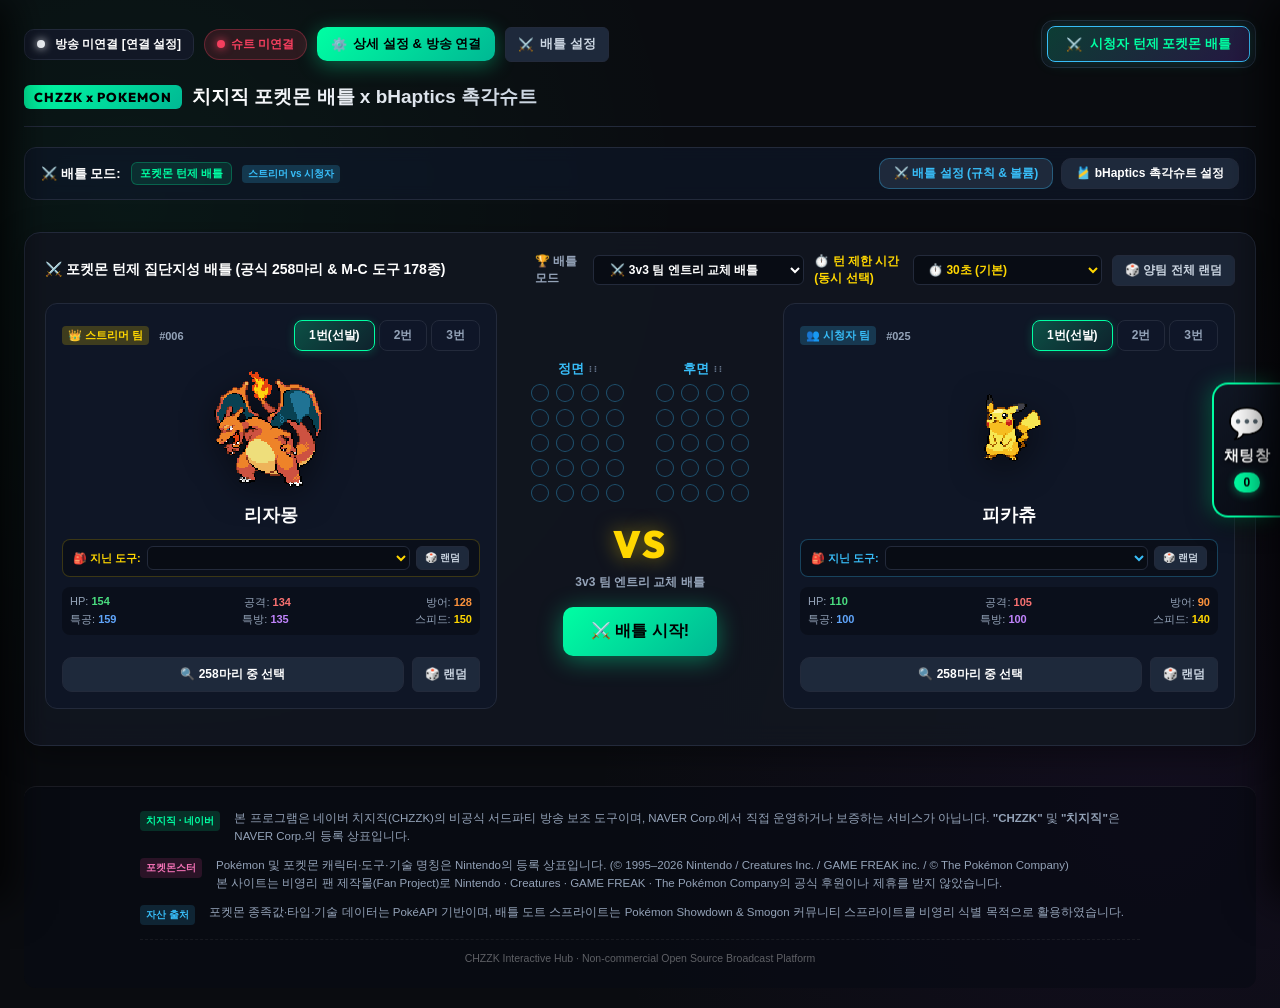
==== commit ce9b276e: "v1.0.3: 보안·동시성 강화, 프론트엔드 모듈화 및 배틀·오디오 버그 일괄 수정" ====
--- a/public/index.html
+++ b/public/index.html
@@ -30,3588 +30,7 @@
   <link href="https://fonts.googleapis.com/css2?family=Pretendard:wght@300;400;600;700;800&family=Outfit:wght@500;700;800&display=swap" rel="stylesheet">
   <script src="poke_anim_engine.js"></script>
   <script src="poke_sound_engine.js"></script>
-  <style>
-    :root {
-      --bg-dark: #0a0c10;
-      --bg-card: rgba(18, 22, 32, 0.92);
-      --bg-card-hover: #1a202c;
-      --chzzk-green: #00ffa3;
-      --chzzk-green-glow: rgba(0, 255, 163, 0.35);
-      --accent-purple: #7928ca;
-      --accent-pink: #ff0080;
-      --accent-blue: #0070f3;
-      --text-main: #f1f5f9;
-      --text-sub: #94a3b8;
-      --border-color: #232a3b;
-      --danger: #ff4757;
-      --warning: #ffa502;
-    }
-
-    * {
-      box-sizing: border-box;
-      margin: 0;
-      padding: 0;
-      font-family: 'Pretendard', sans-serif;
-    }
-
-    body {
-      background-color: var(--bg-dark);
-      color: var(--text-main);
-      min-height: 100vh;
-      overflow-x: hidden;
-      position: relative;
-      background-image: 
-        radial-gradient(circle at 10% 20%, rgba(0, 255, 163, 0.05) 0%, transparent 40%),
-        radial-gradient(circle at 90% 80%, rgba(121, 40, 202, 0.08) 0%, transparent 40%);
-    }
-
-    /* Tab-Specific Background Mascot Characters */
-    .bg-character {
-      position: fixed;
-      bottom: -20px;
-      right: -20px;
-      width: 580px;
-      height: 580px;
-      background-repeat: no-repeat;
-      background-position: bottom right;
-      background-size: contain;
-      opacity: 0;
-      pointer-events: none;
-      z-index: 0;
-      transition: opacity 0.45s cubic-bezier(0.4, 0, 0.2, 1), transform 0.45s cubic-bezier(0.4, 0, 0.2, 1);
-      transform: scale(0.96) translate(10px, 10px);
-    }
-
-    .bg-character.active {
-      opacity: 0.08;
-      transform: scale(1) translate(0, 0);
-    }
-
-    .bg-character-raffle {
-      background-image: url('delibird-bg.png');
-      filter: drop-shadow(0 0 24px rgba(0, 255, 163, 0.25));
-    }
-
-    .bg-character-roulette {
-      background-image: url('trubbish-bg.png');
-      filter: drop-shadow(0 0 24px rgba(168, 85, 247, 0.25));
-    }
-
-    .bg-character-poll {
-      background-image: url('simisear-bg.png');
-      filter: drop-shadow(0 0 24px rgba(255, 107, 107, 0.25));
-    }
-
-    .bg-character-game {
-      background-image: url('rocky-helmet-bg.png');
-      filter: drop-shadow(0 0 32px rgba(234, 179, 8, 0.45)) drop-shadow(0 0 16px rgba(0, 255, 163, 0.25));
-    }
-
-    .container {
-      max-width: 1420px;
-      margin: 0 auto;
-      padding: 20px 24px;
-      position: relative;
-      z-index: 1;
-    }
-
-    /* Modern Top Header */
-    header {
-      display: flex;
-      justify-content: space-between;
-      align-items: center;
-      padding-bottom: 16px;
-      border-bottom: 1px solid var(--border-color);
-      margin-bottom: 20px;
-      gap: 16px;
-      flex-wrap: wrap;
-    }
-
-    .logo-group {
-      display: flex;
-      align-items: center;
-      gap: 10px;
-    }
-
-    .logo-badge {
-      background: linear-gradient(135deg, var(--chzzk-green), #00b894);
-      color: #000;
-      font-family: 'Outfit', sans-serif;
-      font-weight: 800;
-      font-size: 13px;
-      padding: 4px 10px;
-      border-radius: 6px;
-      letter-spacing: 1px;
-    }
-
-    h1 {
-      font-size: 20px;
-      font-weight: 700;
-      background: linear-gradient(to right, #ffffff, #cbd5e1);
-      -webkit-background-clip: text;
-      -webkit-text-fill-color: transparent;
-    }
-
-    /* Center Mode Nav Tabs */
-    .nav-tabs {
-      display: flex;
-      gap: 8px;
-      background: rgba(18, 22, 32, 0.75);
-      padding: 5px;
-      border-radius: 12px;
-      border: 1px solid var(--border-color);
-    }
-
-    .nav-tab-btn {
-      padding: 8px 18px;
-      font-size: 13px;
-      font-weight: 700;
-      border-radius: 8px;
-      border: 1px solid transparent;
-      background: transparent;
-      color: var(--text-sub);
-      cursor: pointer;
-      display: flex;
-      align-items: center;
-      gap: 8px;
-      transition: all 0.2s ease;
-    }
-
-    .nav-tab-btn:hover {
-      color: #fff;
-      background: rgba(255, 255, 255, 0.05);
-    }
-
-    .nav-tab-btn.active {
-      background: linear-gradient(135deg, rgba(0, 255, 163, 0.18), rgba(121, 40, 202, 0.22));
-      color: var(--chzzk-green);
-      border-color: rgba(0, 255, 163, 0.4);
-      box-shadow: 0 0 16px rgba(0, 255, 163, 0.15);
-    }
-
-    /* Header Controls */
-    .header-left,
-    .header-right {
-      display: flex;
-      align-items: center;
-      gap: 10px;
-    }
-
-    .smart-connection-chip {
-      display: inline-flex;
-      align-items: center;
-      gap: 10px;
-      padding: 6px 12px;
-      border-radius: 10px;
-      background: #121826;
-      border: 1px solid var(--border-color);
-      font-size: 12px;
-    }
-
-    .status-dot {
-      width: 8px;
-      height: 8px;
-      border-radius: 50%;
-      background: #ef4444;
-    }
-
-    .status-dot.connected {
-      background: var(--chzzk-green);
-      box-shadow: 0 0 10px var(--chzzk-green);
-    }
-
-    .status-dot.connecting {
-      background: var(--warning);
-      animation: pulse 1s infinite alternate;
-    }
-
-    @keyframes pulse {
-      from { opacity: 0.4; }
-      to { opacity: 1; }
-    }
-
-    .btn-chip {
-      padding: 5px 10px;
-      font-size: 11px;
-      font-weight: 700;
-      border-radius: 6px;
-      cursor: pointer;
-      border: none;
-      display: flex;
-      align-items: center;
-      gap: 4px;
-      transition: all 0.15s;
-    }
-
-    .btn-chip-primary {
-      background: var(--chzzk-green);
-      color: #000;
-    }
-
-    .btn-chip-primary:hover {
-      box-shadow: 0 0 12px var(--chzzk-green-glow);
-    }
-
-    .btn-chip-secondary {
-      background: #1e293b;
-      color: #cbd5e1;
-      border: 1px solid var(--border-color);
-    }
-
-    .btn-chip-secondary:hover {
-      background: #334155;
-      color: #fff;
-    }
-
-    .btn-chip-danger {
-      background: rgba(255, 71, 87, 0.2);
-      color: #ff6b81;
-      border: 1px solid rgba(255, 71, 87, 0.4);
-    }
-
-    .btn-chip-danger:hover {
-      background: rgba(255, 71, 87, 0.35);
-    }
-
-    .btn-chat-toggle {
-      display: flex;
-      align-items: center;
-      gap: 6px;
-      padding: 7px 14px;
-      background: #1e293b;
-      border: 1px solid var(--border-color);
-      border-radius: 10px;
-      color: #fff;
-      font-size: 12px;
-      font-weight: 700;
-      cursor: pointer;
-      transition: all 0.2s;
-    }
-
-    .btn-chat-toggle:hover {
-      background: #334155;
-      border-color: rgba(255, 255, 255, 0.2);
-    }
-
-    .chat-badge {
-      background: var(--chzzk-green);
-      color: #000;
-      font-size: 10px;
-      font-weight: 800;
-      padding: 1px 6px;
-      border-radius: 10px;
-    }
-
-    .live-badge-pill {
-      display: inline-flex;
-      align-items: center;
-      gap: 4px;
-      padding: 2px 7px;
-      border-radius: 6px;
-      font-size: 10px;
-      font-weight: 800;
-      letter-spacing: 0.5px;
-      line-height: 1.2;
-    }
-
-    .live-badge-pill.live {
-      background: rgba(239, 68, 68, 0.2);
-      color: #ff4d4d;
-      border: 1px solid rgba(239, 68, 68, 0.5);
-      box-shadow: 0 0 8px rgba(239, 68, 68, 0.35);
-      animation: livePulseGlow 1.6s infinite alternate ease-in-out;
-    }
-
-    .live-badge-pill.offline {
-      background: rgba(148, 163, 184, 0.15);
-      color: #94a3b8;
-      border: 1px solid rgba(148, 163, 184, 0.25);
-    }
-
-    @keyframes livePulseGlow {
-      from { box-shadow: 0 0 4px rgba(239, 68, 68, 0.2); }
-      to { box-shadow: 0 0 12px rgba(239, 68, 68, 0.6); }
-    }
-
-    /* Cards & Grids */
-    .panel {
-      background: var(--bg-card);
-      border: 1px solid var(--border-color);
-      border-radius: 16px;
-      padding: 20px;
-      box-shadow: 0 8px 32px 0 rgba(0, 0, 0, 0.37);
-      backdrop-filter: blur(12px);
-    }
-
-    .panel-title {
-      font-size: 14px;
-      font-weight: 700;
-      margin-bottom: 12px;
-      color: #fff;
-      display: flex;
-      align-items: center;
-      justify-content: space-between;
-    }
-
-    /* Smart Filter Chips Bar */
-    .filter-chips-bar {
-      display: flex;
-      gap: 10px;
-      align-items: center;
-      margin-bottom: 16px;
-      flex-wrap: wrap;
-    }
-
-    .filter-chip-btn {
-      padding: 8px 16px;
-      font-size: 13px;
-      font-weight: 700;
-      border-radius: 10px;
-      background: #121826;
-      border: 1.5px solid var(--border-color);
-      color: var(--text-sub);
-      cursor: pointer;
-      display: inline-flex;
-      align-items: center;
-      gap: 8px;
-      transition: all 0.2s cubic-bezier(0.16, 1, 0.3, 1);
-      user-select: none;
-    }
-
-    .filter-chip-btn:hover {
-      background: #1e293b;
-      color: #fff;
-      border-color: rgba(255, 255, 255, 0.2);
-    }
-
-    .filter-chip-btn.active {
-      background: rgba(0, 255, 163, 0.12);
-      border-color: var(--chzzk-green);
-      color: var(--chzzk-green);
-      box-shadow: 0 0 16px rgba(0, 255, 163, 0.25);
-    }
-
-    .chip-indicator {
-      width: 8px;
-      height: 8px;
-      border-radius: 50%;
-      background: #475569;
-      display: inline-block;
-      transition: all 0.2s;
-    }
-
-    .filter-chip-btn.active .chip-indicator {
-      background: var(--chzzk-green);
-      box-shadow: 0 0 8px var(--chzzk-green);
-    }
-
-    .chip-badge {
-      font-size: 10px;
-      font-weight: 700;
-      padding: 2px 6px;
-      border-radius: 4px;
-      background: rgba(255, 255, 255, 0.08);
-      color: var(--text-sub);
-    }
-
-    .filter-chip-btn.active .chip-badge {
-      background: rgba(0, 255, 163, 0.2);
-      color: var(--chzzk-green);
-    }
-
-    .filter-accordion-panel {
-      background: #0d111a;
-      border: 1px solid var(--border-color);
-      border-radius: 12px;
-      padding: 16px;
-      margin-bottom: 16px;
-      animation: fadeIn 0.2s ease-out;
-    }
-
-    @keyframes fadeIn {
-      from { opacity: 0; transform: translateY(-6px); }
-      to { opacity: 1; transform: translateY(0); }
-    }
-
-    /* Forms & Controls */
-    .form-group {
-      margin-bottom: 14px;
-    }
-
-    label {
-      display: block;
-      font-size: 12px;
-      font-weight: 600;
-      margin-bottom: 6px;
-      color: var(--text-sub);
-    }
-
-    input[type="text"], input[type="number"], select, textarea {
-      width: 100%;
-      padding: 10px 14px;
-      background: #0f172a;
-      border: 1px solid var(--border-color);
-      border-radius: 8px;
-      color: #fff;
-      font-size: 13px;
-      outline: none;
-      transition: all 0.2s;
-    }
-
-    input:focus, select:focus, textarea:focus {
-      border-color: var(--chzzk-green);
-      box-shadow: 0 0 10px var(--chzzk-green-glow);
-    }
-
-    .radio-group {
-      display: flex;
-      gap: 14px;
-      margin-top: 6px;
-    }
-
-    .radio-label {
-      display: flex;
-      align-items: center;
-      gap: 6px;
-      font-size: 12px;
-      color: var(--text-sub);
-      cursor: pointer;
-    }
-
-    .toggle-row {
-      display: flex;
-      justify-content: space-between;
-      align-items: center;
-      padding: 8px 0;
-    }
-
-    .toggle-label {
-      font-size: 13px;
-      font-weight: 600;
-      color: #fff;
-    }
-
-    .btn {
-      padding: 12px 20px;
-      border-radius: 10px;
-      font-size: 14px;
-      font-weight: 700;
-      cursor: pointer;
-      border: none;
-      display: inline-flex;
-      align-items: center;
-      justify-content: center;
-      gap: 8px;
-      transition: all 0.2s;
-    }
-
-    .btn-primary {
-      background: linear-gradient(135deg, var(--chzzk-green), #00b894);
-      color: #000;
-      box-shadow: 0 4px 20px var(--chzzk-green-glow);
-    }
-
-    .btn-primary:hover:not(:disabled) {
-      transform: translateY(-2px);
-      box-shadow: 0 6px 24px rgba(0, 255, 163, 0.5);
-    }
-
-    .btn-primary:disabled {
-      opacity: 0.4;
-      cursor: not-allowed;
-      transform: none;
-    }
-
-    .btn-secondary {
-      background: #1e293b;
-      color: #fff;
-      border: 1px solid var(--border-color);
-    }
-
-    .btn-secondary:hover {
-      background: #334155;
-    }
-
-    .btn-danger {
-      background: var(--danger);
-      color: #fff;
-    }
-
-    /* Raffle Hero Stage */
-    .raffle-hero-stage {
-      display: grid;
-      grid-template-columns: 1fr 340px;
-      gap: 20px;
-      margin-bottom: 20px;
-    }
-
-    @media (max-width: 1024px) {
-      .raffle-hero-stage {
-        grid-template-columns: 1fr;
-      }
-    }
-
-    .stage-card {
-      background: radial-gradient(circle at center, rgba(0, 255, 163, 0.06) 0%, rgba(18, 22, 32, 0.95) 75%);
-      border: 1px solid rgba(0, 255, 163, 0.2);
-      border-radius: 16px;
-      padding: 28px;
-      display: flex;
-      flex-direction: column;
-      align-items: center;
-      justify-content: center;
-      text-align: center;
-      min-height: 220px;
-      position: relative;
-    }
-
-    .stage-card.drawing {
-      animation: pulseGlow 1s infinite alternate;
-    }
-
-    @keyframes pulseGlow {
-      from { box-shadow: 0 0 15px rgba(0, 255, 163, 0.2); }
-      to { box-shadow: 0 0 40px rgba(0, 255, 163, 0.5); }
-    }
-
-    .roll-text {
-      font-size: 26px;
-      font-weight: 800;
-      color: #fff;
-      display: flex;
-      align-items: center;
-      justify-content: center;
-      gap: 12px;
-      word-break: break-word;
-    }
-
-    .sub-roll-text {
-      font-size: 13px;
-      color: var(--text-sub);
-      margin-top: 8px;
-    }
-
-    /* Live Stats Counter Cards */
-    .stat-counter-box {
-      display: flex;
-      flex-direction: column;
-      gap: 10px;
-      justify-content: center;
-    }
-
-    .stat-card {
-      background: #121826;
-      border: 1px solid var(--border-color);
-      border-radius: 12px;
-      padding: 14px 18px;
-      display: flex;
-      justify-content: space-between;
-      align-items: center;
-    }
-
-    .stat-card-title {
-      font-size: 12px;
-      font-weight: 600;
-      color: var(--text-sub);
-    }
-
-    .stat-card-num {
-      font-size: 20px;
-      font-weight: 800;
-      font-family: 'Outfit', sans-serif;
-      color: var(--chzzk-green);
-    }
-
-    /* Winners Table Section */
-    .winners-header {
-      display: flex;
-      justify-content: space-between;
-      align-items: center;
-      margin-bottom: 12px;
-      flex-wrap: wrap;
-      gap: 10px;
-    }
-
-    .winners-actions {
-      display: flex;
-      align-items: center;
-      gap: 8px;
-    }
-
-    .table-container {
-      max-height: 480px;
-      overflow-y: auto;
-      border: 1px solid var(--border-color);
-      border-radius: 12px;
-      background: #0f172a;
-    }
-
-    table {
-      width: 100%;
-      border-collapse: collapse;
-      text-align: left;
-      font-size: 13px;
-    }
-
-    th {
-      background: #1e293b;
-      padding: 12px 16px;
-      font-weight: 600;
-      color: var(--text-sub);
-      position: sticky;
-      top: 0;
-      z-index: 1;
-    }
-
-    td {
-      padding: 10px 12px;
-      border-bottom: 1px solid var(--border-color);
-      color: var(--text-main);
-    }
-
-    tr:hover td {
-      background: rgba(255, 255, 255, 0.02);
-    }
-
-    .rank-num {
-      font-weight: 800;
-      color: var(--chzzk-green);
-      font-family: 'Outfit', sans-serif;
-    }
-
-    .badge-tag {
-      font-size: 10px;
-      font-weight: 700;
-      padding: 2px 6px;
-      border-radius: 4px;
-      display: inline-block;
-      margin-right: 4px;
-    }
-
-    .badge-sub { background: rgba(0, 255, 163, 0.15); color: var(--chzzk-green); border: 1px solid rgba(0,255,163,0.3); }
-    .badge-tier { background: rgba(0, 112, 243, 0.15); color: #60a5fa; border: 1px solid rgba(0,112,243,0.3); }
-    .badge-follow { background: rgba(255, 165, 2, 0.15); color: #fbbf24; border: 1px solid rgba(255,165,2,0.3); }
-
-    /* Modal Backdrop */
-    .modal-backdrop {
-      position: fixed;
-      top: 0;
-      left: 0;
-      width: 100vw;
-      height: 100vh;
-      background: rgba(0, 0, 0, 0.75);
-      backdrop-filter: blur(8px);
-      z-index: 1100;
-      display: flex;
-      align-items: center;
-      justify-content: center;
-      opacity: 0;
-      pointer-events: none;
-      transition: opacity 0.25s ease;
-    }
-
-    .modal-backdrop.active {
-      opacity: 1;
-      pointer-events: auto;
-    }
-
-    .modal-content {
-      background: #121826;
-      border: 1px solid var(--border-color);
-      border-radius: 20px;
-      width: 90%;
-      max-width: 520px;
-      padding: 28px;
-      box-shadow: 0 16px 40px rgba(0, 0, 0, 0.6);
-      transform: scale(0.95);
-      transition: transform 0.25s cubic-bezier(0.175, 0.885, 0.32, 1.275);
-    }
-
-    .modal-backdrop.active .modal-content {
-      transform: scale(1);
-    }
-
-    .modal-header {
-      display: flex;
-      justify-content: space-between;
-      align-items: center;
-      margin-bottom: 20px;
-      padding-bottom: 12px;
-      border-bottom: 1px solid var(--border-color);
-    }
-
-    .modal-close-btn {
-      background: transparent;
-      border: none;
-      color: var(--text-sub);
-      font-size: 18px;
-      cursor: pointer;
-      padding: 4px 8px;
-      border-radius: 6px;
-    }
-
-    .modal-close-btn:hover {
-      color: #fff;
-      background: rgba(255, 255, 255, 0.1);
-    }
-
-    .modal-footer {
-      display: flex;
-      gap: 10px;
-      justify-content: flex-end;
-      margin-top: 24px;
-      padding-top: 16px;
-      border-top: 1px solid var(--border-color);
-    }
-
-    /* Slide-out Chat Drawer */
-    .drawer-backdrop {
-      position: fixed;
-      top: 0;
-      left: 0;
-      width: 100vw;
-      height: 100vh;
-      background: rgba(0, 0, 0, 0.5);
-      backdrop-filter: blur(4px);
-      z-index: 1050;
-      opacity: 0;
-      pointer-events: none;
-      transition: opacity 0.3s ease;
-    }
-
-    .drawer-backdrop.active {
-      opacity: 1;
-      pointer-events: auto;
-    }
-
-    .drawer-panel {
-      position: fixed;
-      top: 0;
-      right: 0;
-      width: 390px;
-      max-width: 90vw;
-      height: 100vh;
-      background: #0f1420;
-      border-left: 1px solid var(--border-color);
-      box-shadow: -10px 0 30px rgba(0, 0, 0, 0.7);
-      z-index: 1060;
-      transform: translateX(100%);
-      transition: transform 0.3s cubic-bezier(0.16, 1, 0.3, 1);
-      display: flex;
-      flex-direction: column;
-    }
-
-    .drawer-panel.active {
-      transform: translateX(0);
-    }
-
-    /* Slide-out Left Settings Drawer */
-    .drawer-panel-left {
-      position: fixed;
-      top: 0;
-      left: 0;
-      width: 530px;
-      max-width: 95vw;
-      height: 100vh;
-      background: #0d131f;
-      border-right: 1px solid var(--border-color);
-      box-shadow: 10px 0 35px rgba(0, 0, 0, 0.75);
-      z-index: 1060;
-      transform: translateX(-100%);
-      transition: transform 0.3s cubic-bezier(0.16, 1, 0.3, 1);
-      display: flex;
-      flex-direction: column;
-    }
-
-    .drawer-panel-left.active {
-      transform: translateX(0);
-    }
-
-    .btn-settings-toggle {
-      display: flex;
-      align-items: center;
-      gap: 7px;
-      padding: 6px 12px;
-      background: rgba(30, 41, 59, 0.8);
-      border: 1.5px solid var(--border-color);
-      border-radius: 10px;
-      color: #fff;
-      font-size: 12px;
-      font-weight: 700;
-      cursor: pointer;
-      transition: all 0.2s cubic-bezier(0.16, 1, 0.3, 1);
-      user-select: none;
-      margin-left: 10px;
-    }
-
-    .btn-settings-toggle:hover {
-      background: #1e293b;
-      border-color: rgba(0, 255, 163, 0.5);
-      color: var(--chzzk-green);
-      box-shadow: 0 0 14px rgba(0, 255, 163, 0.2);
-      transform: translateY(-1px);
-    }
-
-    .btn-settings-toggle.active {
-      background: rgba(0, 255, 163, 0.15);
-      border-color: var(--chzzk-green);
-      color: var(--chzzk-green);
-      box-shadow: 0 0 16px rgba(0, 255, 163, 0.25);
-    }
-
-    .settings-badge {
-      font-size: 10px;
-      font-weight: 800;
-      padding: 2px 7px;
-      border-radius: 6px;
-      background: rgba(0, 255, 163, 0.15);
-      color: var(--chzzk-green);
-      border: 1px solid rgba(0, 255, 163, 0.3);
-      max-width: 140px;
-      white-space: nowrap;
-      overflow: hidden;
-      text-overflow: ellipsis;
-    }
-
-    /* Clean Tab Summary Bar */
-    .view-summary-bar {
-      display: flex;
-      justify-content: space-between;
-      align-items: center;
-      background: rgba(15, 23, 42, 0.65);
-      border: 1px solid var(--border-color);
-      border-radius: 12px;
-      padding: 10px 16px;
-      margin-bottom: 18px;
-      backdrop-filter: blur(8px);
-      gap: 12px;
-      flex-wrap: wrap;
-    }
-
-    .view-summary-left {
-      display: flex;
-      align-items: center;
-      gap: 10px;
-      flex-wrap: wrap;
-    }
-
-    .view-summary-title {
-      font-size: 13px;
-      font-weight: 800;
-      color: #fff;
-      display: flex;
-      align-items: center;
-      gap: 6px;
-    }
-
-    .view-summary-tag {
-      font-size: 11px;
-      font-weight: 700;
-      color: var(--chzzk-green);
-      background: rgba(0, 255, 163, 0.1);
-      padding: 3px 8px;
-      border-radius: 6px;
-      border: 1px solid rgba(0, 255, 163, 0.25);
-    }
-
-    /* Primary Large Settings Button on the Left of Summary Bar */
-    .btn-summary-settings {
-      display: inline-flex;
-      align-items: center;
-      gap: 8px;
-      padding: 8px 16px;
-      font-size: 13px;
-      font-weight: 800;
-      color: #fff;
-      background: linear-gradient(135deg, #1e293b, #0f172a);
-      border: 1.5px solid rgba(0, 255, 163, 0.45);
-      border-radius: 10px;
-      cursor: pointer;
-      box-shadow: 0 2px 10px rgba(0, 0, 0, 0.3), 0 0 14px rgba(0, 255, 163, 0.15);
-      transition: all 0.2s cubic-bezier(0.16, 1, 0.3, 1);
-      user-select: none;
-      flex-shrink: 0;
-    }
-
-    .btn-summary-settings:hover {
-      background: linear-gradient(135deg, #334155, #1e293b);
-      border-color: var(--chzzk-green);
-      color: var(--chzzk-green);
-      box-shadow: 0 4px 18px rgba(0, 255, 163, 0.35);
-      transform: translateY(-1px);
-    }
-
-    .btn-summary-settings:active {
-      transform: translateY(0);
-    }
-
-    .btn-summary-settings .btn-icon {
-      font-size: 15px;
-      line-height: 1;
-    }
-
-    .drawer-header {
-      padding: 18px 20px;
-      border-bottom: 1px solid var(--border-color);
-      display: flex;
-      justify-content: space-between;
-      align-items: center;
-      background: #141b2b;
-    }
-
-    .chat-box {
-      flex: 1;
-      overflow-y: auto;
-      padding: 16px;
-      display: flex;
-      flex-direction: column;
-      gap: 8px;
-    }
-
-    .chat-item {
-      background: #161e30;
-      padding: 8px 12px;
-      border-radius: 8px;
-      font-size: 12px;
-      border: 1px solid rgba(255, 255, 255, 0.04);
-      animation: chatIn 0.15s ease-out;
-    }
-
-    @keyframes chatIn {
-      from { opacity: 0; transform: translateY(4px); }
-      to { opacity: 1; transform: translateY(0); }
-    }
-
-    .chat-nick {
-      font-weight: 700;
-      color: #fff;
-      margin-right: 6px;
-    }
-
-    .chat-msg {
-      color: #cbd5e1;
-      word-break: break-all;
-    }
-
-    .chat-time {
-      font-size: 10px;
-      color: var(--text-sub);
-      float: right;
-      margin-left: 6px;
-    }
-
-    /* 💬 Winner User Real-time Chat Tracker Styles */
-    .user-chat-link-btn {
-      background: rgba(0, 255, 163, 0.08);
-      border: 1px solid rgba(0, 255, 163, 0.25);
-      color: #fff;
-      font-weight: 700;
-      padding: 4px 10px;
-      border-radius: 6px;
-      cursor: pointer;
-      display: inline-flex;
-      align-items: center;
-      gap: 6px;
-      transition: right 0.3s cubic-bezier(0.4, 0, 0.2, 1), background 0.2s, box-shadow 0.2s, border-color 0.2s;
-      font-size: 13px;
-    }
-
-    .user-chat-link-btn:hover {
-      background: var(--chzzk-green);
-      color: #051911;
-      border-color: var(--chzzk-green);
-      transform: translateY(-1px);
-      box-shadow: 0 4px 14px rgba(0, 255, 163, 0.4);
-    }
-
-    .user-chat-stream-box {
-      max-height: 58vh;
-      min-height: 420px;
-      height: 480px;
-      overflow-y: auto;
-      background: #080c14;
-      border: 1.5px solid var(--border-color);
-      border-radius: 14px;
-      padding: 18px 20px;
-      display: flex;
-      flex-direction: column;
-      gap: 12px;
-    }
-
-    .user-chat-msg-row {
-      background: #101726;
-      border: 1.5px solid rgba(255, 255, 255, 0.08);
-      border-radius: 12px;
-      padding: 14px 20px;
-      display: flex;
-      flex-direction: column;
-      gap: 8px;
-      animation: chatSlideIn 0.25s ease-out;
-      transition: all 0.2s;
-    }
-
-    .user-chat-msg-row.new-live {
-      border-color: rgba(0, 255, 163, 0.8);
-      background: rgba(0, 255, 163, 0.12);
-      box-shadow: 0 0 18px rgba(0, 255, 163, 0.25);
-    }
-
-    .user-chat-msg-header {
-      display: flex;
-      justify-content: space-between;
-      align-items: center;
-    }
-
-    .user-chat-msg-time {
-      font-size: 13px;
-      color: var(--text-sub);
-      font-family: 'Outfit', sans-serif;
-      font-weight: 600;
-    }
-
-    .user-chat-msg-content {
-      color: #ffffff;
-      word-break: break-all;
-      font-size: 19px;
-      font-weight: 700;
-      line-height: 1.6;
-      letter-spacing: 0.2px;
-    }
-
-    @keyframes chatSlideIn {
-      from {
-        opacity: 0;
-        transform: translateY(6px);
-      }
-      to {
-        opacity: 1;
-        transform: translateY(0);
-      }
-    }
-
-    /* 🔔 Toast Notification */
-    .app-toast {
-      position: fixed;
-      top: 24px;
-      left: 50%;
-      transform: translateX(-50%) translateY(-20px);
-      background: rgba(15, 23, 42, 0.95);
-      border: 1px solid var(--chzzk-green);
-      box-shadow: 0 10px 30px rgba(0,0,0,0.5), 0 0 15px var(--chzzk-green-glow);
-      color: #fff;
-      padding: 10px 22px;
-      border-radius: 30px;
-      font-size: 13px;
-      font-weight: 700;
-      z-index: 10000;
-      opacity: 0;
-      pointer-events: none;
-      transition: all 0.3s cubic-bezier(0.4, 0, 0.2, 1);
-      display: flex;
-      align-items: center;
-      gap: 8px;
-    }
-    .app-toast.active {
-      opacity: 1;
-      transform: translateX(-50%) translateY(0);
-    }
-
-    /* 🎰 Visual Roulette Styles */
-    .roulette-grid {
-      display: flex;
-      flex-direction: column;
-      gap: 20px;
-    }
-
-    .roulette-config-columns {
-      display: grid;
-      grid-template-columns: 1.15fr 1fr;
-      gap: 20px;
-    }
-
-    @media (max-width: 900px) {
-      .roulette-config-columns {
-        grid-template-columns: 1fr;
-      }
-    }
-
-    .sub-tabs {
-      display: flex;
-      gap: 6px;
-      margin-bottom: 16px;
-      background: #0f172a;
-      padding: 4px;
-      border-radius: 8px;
-      border: 1px solid var(--border-color);
-    }
-
-    .sub-tab-btn {
-      flex: 1;
-      padding: 8px 12px;
-      font-size: 12px;
-      font-weight: 700;
-      border-radius: 6px;
-      border: none;
-      background: transparent;
-      color: var(--text-sub);
-      cursor: pointer;
-      transition: all 0.2s;
-    }
-
-    .sub-tab-btn.active {
-      background: #1e293b;
-      color: #fff;
-      border: 1px solid rgba(255, 255, 255, 0.1);
-    }
-
-    .roulette-stage-wrapper {
-      display: flex;
-      flex-direction: column;
-      align-items: center;
-      justify-content: center;
-      position: relative;
-      padding: 30px 20px;
-      background: radial-gradient(circle at center, rgba(121, 40, 202, 0.12) 0%, rgba(10, 12, 16, 0.9) 70%);
-      border: 1px solid var(--border-color);
-      border-radius: 16px;
-      box-shadow: 0 12px 32px rgba(0, 0, 0, 0.5);
-      width: 100%;
-    }
-
-    .roulette-wheel-container {
-      position: relative;
-      width: 480px;
-      height: 480px;
-      max-width: 100%;
-      margin: 0 auto;
-      display: flex;
-      align-items: center;
-      justify-content: center;
-    }
-
-    #rouletteCanvas {
-      width: 100%;
-      height: 100%;
-      display: block;
-      filter: drop-shadow(0 0 24px rgba(0, 0, 0, 0.8));
-    }
-
-    .wheel-pointer {
-      position: absolute;
-      top: -12px;
-      left: 50%;
-      transform: translateX(-50%);
-      width: 32px;
-      height: 46px;
-      z-index: 10;
-      filter: drop-shadow(0 4px 10px rgba(0,0,0,0.8));
-    }
-
-    .wheel-center-hub {
-      position: absolute;
-      top: 50%;
-      left: 50%;
-      transform: translate(-50%, -50%);
-      width: 78px;
-      height: 78px;
-      background: radial-gradient(circle at 35% 35%, #1e293b 0%, #0f172a 70%, #020617 100%);
-      border: 3px solid var(--chzzk-green);
-      border-radius: 50%;
-      box-shadow: 0 4px 20px rgba(0,0,0,0.8), 0 0 15px rgba(0, 255, 163, 0.4), inset 0 2px 4px rgba(255,255,255,0.2);
-      display: flex;
-      align-items: center;
-      justify-content: center;
-      z-index: 5;
-      pointer-events: none;
-      overflow: hidden;
-    }
-
-    .wheel-center-img {
-      width: 82%;
-      height: 82%;
-      object-fit: contain;
-      filter: drop-shadow(0 2px 4px rgba(0,0,0,0.6));
-      pointer-events: none;
-      user-select: none;
-    }
-
-    .roulette-spin-btn {
-      width: 100%;
-      max-width: 380px;
-      padding: 16px 24px;
-      font-size: 18px;
-      font-weight: 800;
-      border-radius: 12px;
-      background: linear-gradient(135deg, var(--chzzk-green), #00b894);
-      color: #000;
-      border: none;
-      cursor: pointer;
-      display: flex;
-      align-items: center;
-      justify-content: center;
-      gap: 10px;
-      box-shadow: 0 6px 24px var(--chzzk-green-glow);
-      transition: all 0.2s;
-      margin-top: 24px;
-    }
-
-    .roulette-spin-btn:hover:not(:disabled) {
-      transform: translateY(-2px);
-      box-shadow: 0 8px 30px rgba(0, 255, 163, 0.5);
-    }
-
-    .roulette-spin-btn:disabled {
-      opacity: 0.5;
-      cursor: not-allowed;
-      transform: none;
-    }
-
-    .preset-btn-group {
-      display: flex;
-      flex-wrap: wrap;
-      gap: 6px;
-      margin-bottom: 10px;
-    }
-
-    .preset-btn {
-      padding: 5px 10px;
-      font-size: 11px;
-      font-weight: 600;
-      background: rgba(255, 255, 255, 0.05);
-      border: 1px solid var(--border-color);
-      border-radius: 6px;
-      color: var(--text-sub);
-      cursor: pointer;
-      transition: all 0.15s;
-    }
-
-    .preset-btn:hover {
-      background: rgba(0, 255, 163, 0.12);
-      color: var(--chzzk-green);
-      border-color: rgba(0, 255, 163, 0.3);
-    }
-
-    /* Interactive Roulette Item Rows */
-    .roulette-items-list {
-      max-height: 220px;
-      overflow-y: auto;
-      display: flex;
-      flex-direction: column;
-      gap: 6px;
-      padding: 6px;
-      background: #0d111a;
-      border: 1px solid var(--border-color);
-      border-radius: 10px;
-      margin-bottom: 8px;
-    }
-
-    .roulette-item-row {
-      display: flex;
-      align-items: center;
-      gap: 8px;
-      background: #141b2b;
-      border: 1px solid rgba(255, 255, 255, 0.05);
-      border-radius: 8px;
-      padding: 6px 8px;
-      transition: all 0.15s;
-    }
-
-    .roulette-item-row:hover {
-      border-color: rgba(0, 255, 163, 0.3);
-      background: #182236;
-    }
-
-    .row-index-badge {
-      font-size: 11px;
-      font-weight: 800;
-      font-family: 'Outfit', sans-serif;
-      color: var(--chzzk-green);
-      min-width: 20px;
-      text-align: center;
-    }
-
-    .row-item-input {
-      flex: 1;
-      padding: 6px 10px !important;
-      font-size: 12px !important;
-      border-radius: 6px !important;
-      background: #0a0e17 !important;
-      border: 1px solid rgba(255, 255, 255, 0.08) !important;
-    }
-
-    .row-item-input:focus {
-      border-color: var(--chzzk-green) !important;
-    }
-
-    .row-weight-wrap {
-      display: flex;
-      align-items: center;
-      gap: 4px;
-      background: #0a0e17;
-      padding: 2px 6px;
-      border-radius: 6px;
-      border: 1px solid rgba(255, 255, 255, 0.08);
-    }
-
-    .row-weight-label {
-      font-size: 10px;
-      color: var(--text-sub);
-      white-space: nowrap;
-    }
-
-    .row-weight-input {
-      width: 38px !important;
-      padding: 3px 2px !important;
-      text-align: center !important;
-      font-size: 12px !important;
-      font-weight: 700 !important;
-      border: none !important;
-      background: transparent !important;
-      color: var(--chzzk-green) !important;
-    }
-
-    .row-delete-btn {
-      padding: 5px 8px !important;
-      font-size: 11px !important;
-      background: rgba(255, 71, 87, 0.15) !important;
-      color: #ff6b81 !important;
-      border: 1px solid rgba(255, 71, 87, 0.3) !important;
-      border-radius: 6px !important;
-      cursor: pointer;
-      line-height: 1;
-    }
-
-    .row-delete-btn:hover {
-      background: rgba(255, 71, 87, 0.35) !important;
-    }
-
-    #confettiCanvas {
-      position: fixed;
-      top: 0;
-      left: 0;
-      width: 100vw;
-      height: 100vh;
-      pointer-events: none;
-      z-index: 1200;
-    }
-
-    /* File Drop Zone */
-    .file-drop-zone {
-      border: 2px dashed var(--border-color);
-      border-radius: 8px;
-      padding: 12px;
-      text-align: center;
-      background: rgba(15, 23, 42, 0.6);
-      cursor: pointer;
-      transition: all 0.2s;
-    }
-
-    .file-drop-zone:hover {
-      border-color: var(--chzzk-green);
-      background: rgba(0, 255, 163, 0.05);
-    }
-    /* 📊 Live Poll Styles */
-    .poll-grid {
-      display: flex;
-      flex-direction: column;
-      gap: 20px;
-    }
-
-    .poll-config-columns {
-      display: grid;
-      grid-template-columns: 1fr 1fr;
-      gap: 20px;
-    }
-
-    @media (max-width: 900px) {
-      .poll-config-columns {
-        grid-template-columns: 1fr;
-      }
-    }
-
-    .poll-option-row {
-      display: flex;
-      align-items: center;
-      gap: 8px;
-      background: #141b2b;
-      border: 1px solid rgba(255, 255, 255, 0.05);
-      border-radius: 8px;
-      padding: 6px 8px;
-      transition: all 0.15s;
-    }
-
-    .poll-option-row:hover {
-      border-color: rgba(0, 255, 163, 0.3);
-      background: #182236;
-    }
-
-    .poll-bar-item {
-      background: #0f1523;
-      border: 1px solid rgba(255, 255, 255, 0.08);
-      border-radius: 12px;
-      padding: 14px 16px;
-      margin-bottom: 12px;
-      position: relative;
-      overflow: hidden;
-      transition: all 0.3s cubic-bezier(0.4, 0, 0.2, 1);
-    }
-
-    .poll-bar-item.winner-leader {
-      border-color: rgba(255, 215, 0, 0.6);
-      background: #151b2d;
-      box-shadow: 0 4px 20px rgba(255, 215, 0, 0.15), 0 0 10px rgba(0, 255, 163, 0.15);
-    }
-
-    .poll-bar-header {
-      display: flex;
-      justify-content: space-between;
-      align-items: center;
-      margin-bottom: 8px;
-      position: relative;
-      z-index: 2;
-    }
-
-    .poll-bar-title-wrap {
-      display: flex;
-      align-items: center;
-      gap: 8px;
-      font-size: 15px;
-      font-weight: 700;
-      color: #fff;
-    }
-
-    .poll-num-chip {
-      background: rgba(255, 255, 255, 0.1);
-      color: var(--text-main);
-      font-family: 'Outfit', sans-serif;
-      font-weight: 800;
-      font-size: 12px;
-      padding: 2px 8px;
-      border-radius: 6px;
-    }
-
-    .winner-leader .poll-num-chip {
-      background: linear-gradient(135deg, #ffd700, #ffaa00);
-      color: #1a1000;
-      box-shadow: 0 0 8px rgba(255, 215, 0, 0.6);
-    }
-
-    .poll-bar-stats {
-      display: flex;
-      align-items: baseline;
-      gap: 8px;
-      font-family: 'Outfit', sans-serif;
-    }
-
-    .poll-percent-val {
-      font-size: 20px;
-      font-weight: 800;
-      color: var(--chzzk-green);
-    }
-
-    .winner-leader .poll-percent-val {
-      color: #ffd700;
-      text-shadow: 0 0 10px rgba(255, 215, 0, 0.4);
-    }
-
-    .poll-count-val {
-      font-size: 13px;
-      color: var(--text-sub);
-      font-weight: 600;
-    }
-
-    .poll-progress-track {
-      width: 100%;
-      height: 12px;
-      background: rgba(255, 255, 255, 0.06);
-      border-radius: 6px;
-      overflow: hidden;
-      position: relative;
-      z-index: 2;
-    }
-
-    .poll-progress-fill {
-      height: 100%;
-      width: 0%;
-      background: linear-gradient(90deg, #00ffa3, #0070f3);
-      border-radius: 6px;
-      transition: width 0.4s cubic-bezier(0.4, 0, 0.2, 1);
-    }
-
-    .winner-leader .poll-progress-fill {
-      background: linear-gradient(90deg, #ffd700, #00ffa3);
-      box-shadow: 0 0 12px rgba(255, 215, 0, 0.5);
-    }
-
-    .poll-timer-gauge-track {
-      width: 100%;
-      height: 6px;
-      background: rgba(255, 255, 255, 0.08);
-      border-radius: 3px;
-      overflow: hidden;
-      margin-top: 8px;
-    }
-
-    .poll-timer-gauge-fill {
-      height: 100%;
-      width: 100%;
-      background: var(--chzzk-green);
-      transition: width 1s linear;
-    }
-
-    /* ⚡ Voltorb Flip (찌리리공 뒤집기) Styles */
-    .game-grid {
-      display: flex;
-      flex-direction: column;
-      gap: 20px;
-    }
-
-    .voltorb-stage-wrapper {
-      display: flex;
-      flex-direction: column;
-      align-items: center;
-      justify-content: center;
-      background: radial-gradient(circle at center, #0f402c 0%, #061c13 70%, #020b07 100%);
-      border: 2px solid #1f8a55;
-      border-radius: 18px;
-      padding: 24px;
-      box-shadow: 0 12px 36px rgba(0, 0, 0, 0.6), inset 0 0 20px rgba(0, 255, 163, 0.1);
-      position: relative;
-      overflow: hidden;
-      width: 100%;
-    }
-
-    .voltorb-board-container {
-      display: grid;
-      grid-template-columns: repeat(5, 68px) 80px;
-      grid-template-rows: repeat(5, 68px) 80px;
-      gap: 8px;
-      padding: 16px;
-      background: #08291c;
-      border: 3px solid #1a6e45;
-      border-radius: 14px;
-      box-shadow: inset 0 4px 12px rgba(0, 0, 0, 0.6);
-      user-select: none;
-    }
-
-    @media (max-width: 640px) {
-      .voltorb-board-container {
-        grid-template-columns: repeat(5, 46px) 56px;
-        grid-template-rows: repeat(5, 46px) 56px;
-        gap: 4px;
-        padding: 8px;
-      }
-    }
-
-    .voltorb-tile {
-      position: relative;
-      width: 100%;
-      height: 100%;
-      border-radius: 8px;
-      cursor: pointer;
-      perspective: 800px;
-      transition: transform 0.15s, box-shadow 0.15s;
-    }
-
-    .voltorb-tile:hover:not(.flipped) {
-      transform: translateY(-2px);
-      box-shadow: 0 4px 12px rgba(0, 255, 163, 0.3);
-    }
-
-    .voltorb-tile-inner {
-      position: absolute;
-      width: 100%;
-      height: 100%;
-      transform-style: preserve-3d;
-      transition: transform 0.45s cubic-bezier(0.4, 0, 0.2, 1);
-      border-radius: 8px;
-    }
-
-    .voltorb-tile.flipped .voltorb-tile-inner {
-      transform: rotateY(180deg);
-    }
-
-    .voltorb-tile-front, .voltorb-tile-back {
-      position: absolute;
-      width: 100%;
-      height: 100%;
-      backface-visibility: hidden;
-      border-radius: 8px;
-      display: flex;
-      flex-direction: column;
-      align-items: center;
-      justify-content: center;
-      font-family: 'Outfit', sans-serif;
-    }
-
-    /* Unflipped front side */
-    .voltorb-tile-front {
-      background: linear-gradient(135deg, #1b7a4d 0%, #115736 100%);
-      border: 2px solid #289e65;
-      box-shadow: inset 0 2px 4px rgba(255, 255, 255, 0.2), 0 3px 6px rgba(0, 0, 0, 0.4);
-    }
-
-    .voltorb-tile-front::after {
-      content: '';
-      position: absolute;
-      width: 65%;
-      height: 65%;
-      background: repeating-linear-gradient(45deg, rgba(0, 255, 163, 0.08), rgba(0, 255, 163, 0.08) 4px, transparent 4px, transparent 8px);
-      border-radius: 4px;
-    }
-
-    .voltorb-coord-badge {
-      position: absolute;
-      top: 3px;
-      left: 50%;
-      transform: translateX(-50%);
-      font-size: 10px;
-      font-weight: 800;
-      color: rgba(255, 255, 255, 0.7);
-      background: rgba(0, 0, 0, 0.35);
-      padding: 0 4px;
-      border-radius: 3px;
-      z-index: 2;
-      pointer-events: none;
-      letter-spacing: 0.5px;
-    }
-
-    /* Memo quadrants on unflipped tile */
-    .voltorb-memo-grid {
-      position: absolute;
-      inset: 4px;
-      display: grid;
-      grid-template-columns: 1fr 1fr;
-      grid-template-rows: 1fr 1fr;
-      z-index: 3;
-      pointer-events: none;
-    }
-
-    .memo-mark {
-      font-size: 12px;
-      font-weight: 900;
-      display: flex;
-      align-items: center;
-      justify-content: center;
-      opacity: 0;
-      transition: opacity 0.15s;
-      text-shadow: 0 1px 3px rgba(0, 0, 0, 0.9);
-    }
-
-    .memo-mark.active {
-      opacity: 1;
-    }
-
-    .memo-mark.m-1 { color: #ffffff; justify-content: flex-start; align-items: flex-start; }
-    .memo-mark.m-2 { color: #f59e0b; justify-content: flex-end; align-items: flex-start; }
-    .memo-mark.m-3 { color: #38bdf8; justify-content: flex-start; align-items: flex-end; }
-    .memo-mark.m-v { justify-content: flex-end; align-items: flex-end; }
-    .memo-mark.m-v img { width: 14px; height: 14px; object-fit: contain; }
-
-    /* Flipped back side */
-    .voltorb-tile-back {
-      transform: rotateY(180deg);
-      border: 2px solid #fff;
-      font-size: 26px;
-      font-weight: 900;
-      box-shadow: 0 4px 12px rgba(0,0,0,0.5);
-    }
-
-    .voltorb-tile-back.val-1 {
-      background: linear-gradient(135deg, #10b981, #047857);
-      border-color: #34d399;
-      color: #fff;
-    }
-
-    .voltorb-tile-back.val-2 {
-      background: linear-gradient(135deg, #f59e0b, #d97706);
-      border-color: #fbbf24;
-      color: #fff;
-      text-shadow: 0 2px 4px rgba(0,0,0,0.4);
-    }
-
-    .voltorb-tile-back.val-3 {
-      background: linear-gradient(135deg, #0ea5e9, #0284c7);
-      border-color: #38bdf8;
-      color: #fff;
-      text-shadow: 0 2px 4px rgba(0,0,0,0.4);
-    }
-
-    .voltorb-tile-back.val-0 {
-      background: linear-gradient(135deg, #dc2626, #991b1b);
-      border-color: #f87171;
-      color: #fff;
-      display: flex;
-      align-items: center;
-      justify-content: center;
-      animation: voltorbExplode 0.4s ease forwards;
-    }
-
-    @keyframes voltorbExplode {
-      0% { transform: rotateY(180deg) scale(0.8); }
-      50% { transform: rotateY(180deg) scale(1.15); filter: brightness(1.6); }
-      100% { transform: rotateY(180deg) scale(1); }
-    }
-
-    /* Hint Badges on Right & Bottom */
-    .voltorb-hint-card {
-      border-radius: 8px;
-      padding: 6px 8px;
-      display: flex;
-      flex-direction: column;
-      justify-content: space-around;
-      box-shadow: 0 3px 8px rgba(0, 0, 0, 0.4);
-      border: 2px solid rgba(255, 255, 255, 0.2);
-      font-family: 'Outfit', sans-serif;
-    }
-
-    .hint-color-0 { background: linear-gradient(135deg, #ea580c, #c2410c); border-color: #fb923c; } /* Row 1 */
-    .hint-color-1 { background: linear-gradient(135deg, #16a34a, #15803d); border-color: #4ade80; } /* Row 2 */
-    .hint-color-2 { background: linear-gradient(135deg, #d97706, #b45309); border-color: #fcd34d; } /* Row 3 */
-    .hint-color-3 { background: linear-gradient(135deg, #2563eb, #1d4ed8); border-color: #60a5fa; } /* Row 4 */
-    .hint-color-4 { background: linear-gradient(135deg, #9333ea, #7e22ce); border-color: #c084fc; } /* Row 5 */
-
-    .hint-row-val {
-      display: flex;
-      align-items: center;
-      justify-content: space-between;
-      color: #fff;
-      font-weight: 800;
-      font-size: 13px;
-    }
-
-    .hint-coin-icon { font-size: 12px; margin-right: 2px; }
-    .hint-voltorb-icon {
-      display: inline-flex;
-      align-items: center;
-      justify-content: center;
-      width: 18px;
-      height: 18px;
-      margin-right: 2px;
-    }
-    .hint-voltorb-icon img {
-      width: 16px;
-      height: 16px;
-      object-fit: contain;
-    }
-
-    /* Corner Memo Master Toggle Panel */
-    .voltorb-corner-panel {
-      background: linear-gradient(135deg, #0f172a, #1e293b);
-      border: 2px solid var(--border-color);
-      border-radius: 8px;
-      display: flex;
-      flex-direction: column;
-      align-items: center;
-      justify-content: center;
-      padding: 4px;
-      gap: 4px;
-    }
-
-    .memo-select-btn {
-      width: 24px;
-      height: 24px;
-      border-radius: 4px;
-      border: 1px solid rgba(255, 255, 255, 0.15);
-      background: rgba(255, 255, 255, 0.05);
-      color: #fff;
-      font-size: 10px;
-      font-weight: 800;
-      cursor: pointer;
-      display: flex;
-      align-items: center;
-      justify-content: center;
-      transition: all 0.15s;
-    }
-
-    .memo-select-btn.active {
-      border-color: var(--chzzk-green);
-      background: rgba(0, 255, 163, 0.2);
-      box-shadow: 0 0 6px rgba(0, 255, 163, 0.4);
-    }
-
-    /* ========================================== */
-    /* ⚔️ POKEMON BATTLE SYSTEM STYLES (포켓몬 배틀) */
-    /* ========================================== */
-    .type-badge {
-      display: inline-flex;
-      align-items: center;
-      justify-content: center;
-      gap: 3px;
-      padding: 2px 8px;
-      border-radius: 4px;
-      font-size: 11px;
-      font-weight: 800;
-      color: #fff;
-      text-shadow: 0 1px 2px rgba(0,0,0,0.6);
-      box-shadow: 0 1px 3px rgba(0,0,0,0.3);
-    }
-    .type-불꽃 { background: linear-gradient(135deg, #f97316, #ea580c); }
-    .type-물 { background: linear-gradient(135deg, #3b82f6, #2563eb); }
-    .type-풀 { background: linear-gradient(135deg, #22c55e, #16a34a); }
-    .type-전기 { background: linear-gradient(135deg, #eab308, #ca8a04); color: #1c1917; text-shadow: none; }
-    .type-노말 { background: linear-gradient(135deg, #94a3b8, #64748b); }
-    .type-얼음 { background: linear-gradient(135deg, #06b6d4, #0891b2); }
-    .type-격투 { background: linear-gradient(135deg, #ef4444, #dc2626); }
-    .type-독 { background: linear-gradient(135deg, #a855f7, #9333ea); }
-    .type-땅 { background: linear-gradient(135deg, #d97706, #b45309); }
-    .type-비행 { background: linear-gradient(135deg, #60a5fa, #3b82f6); }
-    .type-에스퍼 { background: linear-gradient(135deg, #ec4899, #db2777); }
-    .type-벌레 { background: linear-gradient(135deg, #84cc16, #65a30d); }
-    .type-바위 { background: linear-gradient(135deg, #78716c, #57534e); }
-    .type-고스트 { background: linear-gradient(135deg, #7c3aed, #6d28d9); }
-    .type-드래곤 { background: linear-gradient(135deg, #6366f1, #4f46e5); }
-    .type-악 { background: linear-gradient(135deg, #334155, #1e293b); border: 1px solid rgba(255,255,255,0.2); }
-    .type-강철 { background: linear-gradient(135deg, #64748b, #475569); }
-    .type-페어리 { background: linear-gradient(135deg, #f472b6, #e11d48); }
-
-    .poke-card-preview {
-      background: rgba(15, 23, 42, 0.7);
-      border: 1px solid var(--border-color);
-      border-radius: 12px;
-      padding: 16px;
-      display: flex;
-      flex-direction: column;
-      align-items: center;
-      text-align: center;
-      transition: all 0.2s;
-      position: relative;
-      overflow: hidden;
-    }
-    .poke-card-preview:hover {
-      border-color: var(--chzzk-green);
-      box-shadow: 0 4px 20px rgba(0, 255, 163, 0.15);
-    }
-
-    .poke-sprite-large {
-      width: 140px;
-      height: 140px;
-      object-fit: contain;
-      image-rendering: pixelated;
-      filter: drop-shadow(0 8px 16px rgba(0,0,0,0.5));
-      animation: pokeFloat 3s ease-in-out infinite;
-    }
-
-    @keyframes pokeFloat {
-      0%, 100% { transform: translateY(0px); }
-      50% { transform: translateY(-8px); }
-    }
-
-    @keyframes pokeAttackLunge {
-      0% { transform: translateX(0); }
-      40% { transform: translateX(30px) scale(1.08); }
-      100% { transform: translateX(0); }
-    }
-
-    @keyframes pokeHitShake {
-      0%, 100% { transform: translate(0, 0); filter: drop-shadow(0 8px 16px rgba(0,0,0,0.5)); }
-      20%, 60% { transform: translate(-10px, 4px); filter: brightness(2) contrast(1.5) drop-shadow(0 0 15px #ef4444); }
-      40%, 80% { transform: translate(10px, -4px); filter: brightness(1.8) drop-shadow(0 0 15px #ef4444); }
-    }
-
-    @keyframes pokeFaint {
-      0% { transform: translateY(0); opacity: 1; }
-      100% { transform: translateY(40px); opacity: 0; }
-    }
-
-    .poke-sprite-attacker { animation: pokeAttackLunge 0.5s ease-in-out !important; }
-    .poke-sprite-damaged { animation: pokeHitShake 0.6s ease-in-out !important; }
-    .poke-sprite-fainted { animation: pokeFaint 0.8s forwards !important; }
-    .poke-hit-shake { animation: pokeHitShake 0.6s ease-in-out !important; }
-    .poke-hit-critical { animation: pokeHitCritShake 0.7s ease-in-out !important; }
-    .poke-miss-dodge { animation: pokeMissDodge 0.6s ease-in-out !important; }
-
-    @keyframes pokeHitCritShake {
-      0%, 100% { transform: translate(0, 0) scale(1); filter: drop-shadow(0 8px 16px rgba(0,0,0,0.5)); }
-      15%, 45%, 75% { transform: translate(-14px, 6px) scale(1.06); filter: brightness(2.5) contrast(2) drop-shadow(0 0 25px #ffd700); }
-      30%, 60%, 90% { transform: translate(14px, -6px) scale(0.95); filter: brightness(2.2) drop-shadow(0 0 25px #ff4757); }
-    }
-
-    @keyframes pokeMissDodge {
-      0%, 100% { transform: translateX(0); opacity: 1; }
-      25% { transform: translateX(24px); opacity: 0.55; filter: blur(2px); }
-      70% { transform: translateX(-8px); opacity: 0.9; }
-    }
-
-    /* Battle Arena Stadium Stage */
-    .poke-arena-container {
-      width: 100%;
-      background: radial-gradient(circle at 50% 40%, #0d1e3a 0%, #060a12 85%);
-      border: 2px solid rgba(0, 255, 163, 0.3);
-      border-radius: 16px;
-      padding: 24px;
-      box-shadow: 0 8px 32px rgba(0, 0, 0, 0.6), inset 0 0 60px rgba(0, 255, 163, 0.05);
-      position: relative;
-      overflow: hidden;
-    }
-
-    .poke-arena-field {
-      display: grid;
-      grid-template-columns: 1fr 1fr;
-      gap: 20px;
-      min-height: 280px;
-      align-items: center;
-      position: relative;
-    }
-
-    .poke-arena-side {
-      display: flex;
-      flex-direction: column;
-      align-items: center;
-      justify-content: center;
-      position: relative;
-    }
-
-    .poke-platform {
-      width: 180px;
-      height: 48px;
-      background: radial-gradient(ellipse at center, rgba(0, 255, 163, 0.35) 0%, rgba(15, 23, 42, 0.9) 70%, transparent 100%);
-      border-radius: 50%;
-      position: absolute;
-      bottom: -10px;
-      z-index: 1;
-      filter: drop-shadow(0 0 15px rgba(0, 255, 163, 0.4));
-    }
-
-    .poke-status-box {
-      background: rgba(8, 12, 22, 0.9);
-      border: 1px solid rgba(255, 255, 255, 0.15);
-      border-radius: 10px;
-      padding: 10px 14px;
-      width: 100%;
-      max-width: 280px;
-      box-shadow: 0 4px 15px rgba(0,0,0,0.5);
-      z-index: 2;
-    }
-
-    .poke-hp-track {
-      width: 100%;
-      height: 10px;
-      background: rgba(255, 255, 255, 0.1);
-      border-radius: 5px;
-      overflow: hidden;
-      margin: 6px 0 4px;
-      border: 1px solid rgba(0,0,0,0.4);
-    }
-
-    .poke-hp-bar {
-      height: 100%;
-      width: 100%;
-      background: linear-gradient(90deg, #22c55e, #4ade80);
-      transition: width 0.5s ease-out, background 0.3s ease;
-    }
-
-    .poke-move-btn {
-      background: rgba(15, 23, 42, 0.85);
-      border: 1px solid rgba(255, 255, 255, 0.15);
-      border-radius: 10px;
-      padding: 12px 14px;
-      text-align: left;
-      cursor: pointer;
-      transition: all 0.2s;
-      display: flex;
-      flex-direction: column;
-      gap: 4px;
-      position: relative;
-    }
-    .poke-move-btn:hover:not(:disabled) {
-      transform: translateY(-2px);
-      border-color: var(--chzzk-green);
-      background: rgba(0, 255, 163, 0.12);
-      box-shadow: 0 4px 14px rgba(0, 255, 163, 0.25);
-    }
-    .poke-move-btn:disabled {
-      opacity: 0.5;
-      cursor: not-allowed;
-    }
-    .poke-move-btn.selected {
-      border: 2px solid var(--chzzk-green) !important;
-      background: rgba(0, 255, 163, 0.22) !important;
-      box-shadow: 0 0 16px rgba(0, 255, 163, 0.45) !important;
-      transform: translateY(-2px);
-    }
-
-    .poke-dialog-box {
-      background: rgba(4, 8, 16, 0.95);
-      border: 2px solid rgba(0, 255, 163, 0.5);
-      border-radius: 12px;
-      padding: 14px 18px;
-      min-height: 72px;
-      display: flex;
-      align-items: center;
-      font-size: 14px;
-      font-weight: 700;
-      color: #fff;
-      line-height: 1.5;
-      box-shadow: 0 4px 20px rgba(0,0,0,0.6);
-    }
-
-    /* Pokemon Selector Grid Item */
-    .poke-grid-item {
-      background: rgba(15, 23, 42, 0.8);
-      border: 1px solid rgba(255, 255, 255, 0.1);
-      border-radius: 10px;
-      padding: 10px;
-      display: flex;
-      flex-direction: column;
-      align-items: center;
-      cursor: pointer;
-      transition: all 0.15s;
-    }
-    .poke-grid-item:hover {
-      transform: translateY(-3px);
-      border-color: var(--chzzk-green);
-      background: rgba(0, 255, 163, 0.15);
-      box-shadow: 0 4px 12px rgba(0, 255, 163, 0.3);
-    }
-
-    /* 3v3 Team Ball HUD & Indicators */
-    .poke-ball-row {
-      display: flex;
-      align-items: center;
-      gap: 6px;
-    }
-    .poke-ball-indicator {
-      width: 18px;
-      height: 18px;
-      border-radius: 50%;
-      display: inline-flex;
-      align-items: center;
-      justify-content: center;
-      font-size: 11px;
-      box-shadow: 0 2px 6px rgba(0,0,0,0.5);
-      transition: all 0.3s;
-    }
-    .poke-ball-alive {
-      background: radial-gradient(circle at 35% 35%, #4ade80, #15803d);
-      border: 1px solid #86efac;
-    }
-    .poke-ball-active {
-      background: radial-gradient(circle at 35% 35%, #ffd700, #b45309);
-      border: 2px solid #fff;
-      transform: scale(1.2);
-      box-shadow: 0 0 10px rgba(255, 215, 0, 0.7);
-    }
-    .poke-ball-fainted {
-      background: #334155;
-      border: 1px solid rgba(255,255,255,0.1);
-      opacity: 0.45;
-      filter: grayscale(1);
-    }
-
-    /* Held Item Badge */
-    .poke-item-badge {
-      display: inline-flex;
-      align-items: center;
-      gap: 4px;
-      background: rgba(30, 41, 59, 0.9);
-      border: 1px solid rgba(255, 215, 0, 0.4);
-      color: #ffd700;
-      font-size: 11px;
-      font-weight: 700;
-      padding: 2px 8px;
-      border-radius: 12px;
-    }
-
-    /* In-battle Switch & Faint Candidate Card */
-    .poke-switch-card {
-      background: rgba(15, 23, 42, 0.9);
-      border: 1px solid rgba(255, 255, 255, 0.15);
-      border-radius: 10px;
-      padding: 10px 14px;
-      display: flex;
-      align-items: center;
-      justify-content: space-between;
-      gap: 12px;
-      cursor: pointer;
-      transition: all 0.2s;
-    }
-    .poke-switch-card:hover:not(.disabled) {
-      border-color: var(--chzzk-green);
-      background: rgba(0, 255, 163, 0.12);
-      transform: translateX(4px);
-    }
-    .poke-switch-card.disabled {
-      opacity: 0.4;
-      cursor: not-allowed;
-      filter: grayscale(1);
-    }
-    .poke-switch-card.selected {
-      border: 2px solid #38bdf8 !important;
-      background: rgba(56, 189, 248, 0.22) !important;
-      box-shadow: 0 0 16px rgba(56, 189, 248, 0.45) !important;
-      transform: translateX(4px);
-    }
-
-    /* Slot Tab Pill */
-    .poke-slot-tab-btn {
-      padding: 6px 14px;
-      font-size: 12px;
-      font-weight: 800;
-      border-radius: 8px;
-      background: rgba(15, 23, 42, 0.6);
-      border: 1px solid var(--border-color);
-      color: var(--text-sub);
-      cursor: pointer;
-      transition: all 0.15s;
-    }
-    .poke-slot-tab-btn.active {
-      background: linear-gradient(135deg, rgba(0, 255, 163, 0.25), rgba(0, 255, 163, 0.05));
-      border-color: var(--chzzk-green);
-      color: #fff;
-      box-shadow: 0 2px 10px rgba(0, 255, 163, 0.2);
-    }
-
-    /* Mega Evolution Button & Effects */
-    .poke-mega-btn {
-      width: 100%;
-      padding: 9px 14px;
-      background: linear-gradient(135deg, rgba(236, 72, 153, 0.15), rgba(168, 85, 247, 0.2), rgba(0, 255, 163, 0.15));
-      border: 1.5px solid rgba(255, 255, 255, 0.2);
-      border-radius: 8px;
-      color: #fff;
-      display: flex;
-      justify-content: space-between;
-      align-items: center;
-      cursor: pointer;
-      transition: all 0.2s ease;
-      font-family: inherit;
-    }
-    .poke-mega-btn:hover {
-      border-color: #00ffa3;
-      transform: translateY(-1px);
-      box-shadow: 0 4px 15px rgba(0, 255, 163, 0.35);
-    }
-    .poke-mega-btn.active {
-      background: linear-gradient(135deg, rgba(236, 72, 153, 0.45), rgba(168, 85, 247, 0.5), rgba(0, 255, 163, 0.45));
-      border: 2px solid #00ffa3;
-      box-shadow: 0 0 22px rgba(0, 255, 163, 0.6), inset 0 0 12px rgba(255, 255, 255, 0.3);
-      animation: megaPulse 1.5s infinite;
-    }
-    @keyframes megaPulse {
-      0%, 100% { box-shadow: 0 0 15px rgba(0, 255, 163, 0.4); }
-      50% { box-shadow: 0 0 25px rgba(236, 72, 153, 0.7), 0 0 12px rgba(0, 255, 163, 0.9); }
-    }
-    .mega-pill-badge {
-      font-size: 10px;
-      font-weight: 900;
-      padding: 2px 8px;
-      border-radius: 12px;
-      letter-spacing: 0.5px;
-      transition: all 0.2s;
-    }
-    .mega-pill-badge.off {
-      background: rgba(255, 255, 255, 0.1);
-      color: var(--text-sub);
-    }
-    .mega-pill-badge.on {
-      background: #00ffa3;
-      color: #080c10;
-      box-shadow: 0 0 10px rgba(0, 255, 163, 0.9);
-    }
-    .mega-tag-badge {
-      display: inline-flex;
-      align-items: center;
-      gap: 3px;
-      background: linear-gradient(135deg, #ec4899, #a855f7);
-      color: #fff;
-      font-size: 10px;
-      font-weight: 900;
-      padding: 1px 6px;
-      border-radius: 6px;
-      box-shadow: 0 0 8px rgba(236, 72, 153, 0.5);
-    }
-    .mega-flash {
-      animation: megaFlashAnim 0.8s ease-out;
-    }
-    @keyframes megaFlashAnim {
-      0% { filter: brightness(1); }
-      25% { filter: brightness(2.5) saturate(2); }
-      50% { filter: brightness(1.8) drop-shadow(0 0 25px #00ffa3); }
-      100% { filter: brightness(1); }
-    }
-    @keyframes votePulse {
-      0% { background-position: 0% 50%; }
-      50% { background-position: 100% 50%; }
-      100% { background-position: 0% 50%; }
-    }
-
-    /* ============================================== */
-    /* ⚡ POKEMON QUIZ SHOW & INSPECTOR STYLES */
-    /* ============================================== */
-    .quiz-silhouette-img {
-      filter: brightness(0) invert(0);
-      transition: filter 0.6s cubic-bezier(0.4, 0, 0.2, 1), transform 0.4s ease;
-      max-width: 260px;
-      max-height: 260px;
-      object-fit: contain;
-      user-select: none;
-    }
-    .quiz-silhouette-img.revealed {
-      filter: brightness(1) drop-shadow(0 0 25px rgba(0, 255, 163, 0.6)) !important;
-      transform: scale(1.04);
-    }
-    .quiz-silhouette-img.hinted {
-      filter: brightness(0.25) contrast(1.2) drop-shadow(0 0 15px rgba(56, 189, 248, 0.4));
-    }
-    .quiz-audio-wave {
-      display: flex;
-      align-items: center;
-      justify-content: center;
-      gap: 5px;
-      height: 52px;
-    }
-    .quiz-wave-bar {
-      width: 7px;
-      height: 12px;
-      background: var(--chzzk-green);
-      border-radius: 4px;
-      animation: soundWaveAnim 1.1s infinite ease-in-out;
-    }
-    .quiz-wave-bar:nth-child(2) { animation-delay: 0.15s; background: #38bdf8; }
-    .quiz-wave-bar:nth-child(3) { animation-delay: 0.3s; background: #ffd700; }
-    .quiz-wave-bar:nth-child(4) { animation-delay: 0.45s; background: #a855f7; }
-    .quiz-wave-bar:nth-child(5) { animation-delay: 0.6s; background: #ec4899; }
-    .quiz-wave-bar:nth-child(6) { animation-delay: 0.75s; background: #00ffa3; }
-    @keyframes soundWaveAnim {
-      0%, 100% { height: 12px; }
-      50% { height: 48px; }
-    }
-    .quiz-clue-card {
-      background: rgba(15, 23, 42, 0.85);
-      border: 1px solid rgba(255, 255, 255, 0.1);
-      border-radius: 12px;
-      padding: 14px 18px;
-      display: flex;
-      flex-direction: column;
-      gap: 6px;
-      transition: all 0.3s ease;
-    }
-    .quiz-clue-card.active {
-      border-color: var(--chzzk-green);
-      background: rgba(0, 255, 163, 0.05);
-      box-shadow: 0 0 15px rgba(0, 255, 163, 0.2);
-    }
-    .quiz-clue-card.locked {
-      opacity: 0.4;
-      filter: grayscale(0.8);
-    }
-    .quiz-chosung-letter {
-      display: inline-flex;
-      align-items: center;
-      justify-content: center;
-      min-width: 44px;
-      height: 44px;
-      padding: 0 10px;
-      background: rgba(255, 255, 255, 0.08);
-      border: 1.5px solid rgba(255, 215, 0, 0.4);
-      border-radius: 10px;
-      font-size: 22px;
-      font-weight: 900;
-      color: #ffd700;
-      box-shadow: 0 0 10px rgba(255, 215, 0, 0.2);
-    }
-    .quiz-history-item {
-      display: flex;
-      align-items: center;
-      justify-content: space-between;
-      padding: 10px 14px;
-      border-radius: 8px;
-      background: rgba(255, 255, 255, 0.03);
-      border: 1px solid rgba(255, 255, 255, 0.06);
-      font-size: 12px;
-    }
-    .quiz-inspector-card {
-      cursor: pointer;
-      transition: all 0.2s ease;
-      background: rgba(255, 255, 255, 0.03);
-      border: 1px solid rgba(255, 255, 255, 0.08);
-      border-radius: 8px;
-      padding: 8px 10px;
-    }
-    .quiz-inspector-card:hover {
-      background: rgba(255, 255, 255, 0.08);
-      border-color: var(--chzzk-green);
-      transform: translateY(-2px);
-    }
-    .quiz-inspector-card.active {
-      background: rgba(0, 255, 163, 0.12);
-      border-color: var(--chzzk-green);
-      box-shadow: 0 0 10px rgba(0, 255, 163, 0.25);
-    }
-
-    /* ========================================================= */
-    .adult-inputs-row {
-      display: grid;
-      grid-template-columns: 1fr 1fr;
-      gap: 12px;
-      margin-top: 8px;
-    }
-    .adult-input-group label {
-      display: block;
-      font-size: 11px;
-      font-weight: 700;
-      color: #cbd5e1;
-      margin-bottom: 4px;
-    }
-    .adult-input-group input {
-      width: 100%;
-      padding: 8px 12px;
-      font-size: 12px;
-      background: rgba(15, 23, 42, 0.9);
-      border: 1px solid var(--border-color);
-      border-radius: 6px;
-      color: #fff;
-    }
-
-    /* ========================================================= */
-    /* 💬 NEW: Docked Split Chat Sidebar (상시 분할 실시간 채팅창) */
-    /* ========================================================= */
-    .app-main-layout {
-      display: flex;
-      gap: 20px;
-      align-items: flex-start;
-      width: 100%;
-      position: relative;
-    }
-    .app-main-content {
-      flex: 1;
-      min-width: 0;
-      transition: width 0.3s cubic-bezier(0.4, 0, 0.2, 1);
-    }
-    .docked-chat-sidebar {
-      position: fixed;
-      top: 0;
-      right: 0;
-      bottom: 0;
-      width: min(420px, 92vw);
-      height: 100vh;
-      background: #0e131d;
-      border-left: 1.5px solid rgba(0, 255, 163, 0.3);
-      border-right: none;
-      border-top: none;
-      border-bottom: none;
-      border-radius: 0;
-      box-shadow: -10px 0 40px rgba(0, 0, 0, 0.85);
-      z-index: 9999;
-      display: flex;
-      flex-direction: column;
-      transform: translateX(100%);
-      transition: transform 0.3s cubic-bezier(0.4, 0, 0.2, 1);
-      overflow: hidden;
-    }
-    .docked-chat-sidebar.is-open {
-      transform: translateX(0) !important;
-    }
-    .chat-sidebar-header {
-      padding: 12px 14px;
-      background: rgba(8, 12, 20, 0.85);
-      border-bottom: 1px solid var(--border-color);
-      display: flex;
-      justify-content: space-between;
-      align-items: center;
-    }
-    .chat-sidebar-title-group {
-      display: flex;
-      align-items: center;
-      gap: 7px;
-    }
-    .chat-sidebar-title {
-      font-size: 13.5px;
-      font-weight: 800;
-      color: #fff;
-    }
-    .chat-sidebar-header-actions {
-      display: flex;
-      align-items: center;
-      gap: 4px;
-    }
-    .btn-sidebar-icon {
-      background: rgba(255, 255, 255, 0.05);
-      border: 1px solid rgba(255, 255, 255, 0.1);
-      color: var(--text-sub);
-      border-radius: 6px;
-      width: 28px;
-      height: 28px;
-      display: inline-flex;
-      align-items: center;
-      justify-content: center;
-      cursor: pointer;
-      font-size: 12px;
-      transition: all 0.15s;
-    }
-    .btn-sidebar-icon:hover {
-      background: rgba(255, 255, 255, 0.15);
-      color: #fff;
-      border-color: var(--chzzk-green);
-    }
-    .chat-sidebar-filter-bar {
-      padding: 8px 12px;
-      background: rgba(12, 16, 26, 0.6);
-      border-bottom: 1px solid rgba(255, 255, 255, 0.06);
-      display: flex;
-      flex-direction: column;
-      gap: 8px;
-    }
-    .chat-filter-chips {
-      display: flex;
-      gap: 6px;
-    }
-    .chat-filter-chip {
-      flex: 1;
-      padding: 5px 8px;
-      font-size: 11px;
-      font-weight: 700;
-      border-radius: 6px;
-      border: 1px solid var(--border-color);
-      background: rgba(255, 255, 255, 0.03);
-      color: var(--text-sub);
-      cursor: pointer;
-      text-align: center;
-      transition: all 0.15s;
-    }
-    .chat-filter-chip:hover {
-      background: rgba(255, 255, 255, 0.08);
-      color: #fff;
-    }
-    .chat-filter-chip.active {
-      background: rgba(0, 255, 163, 0.15);
-      border-color: var(--chzzk-green);
-      color: var(--chzzk-green);
-      font-weight: 800;
-    }
-    .chat-search-wrap {
-      position: relative;
-      display: flex;
-      align-items: center;
-    }
-    .chat-search-wrap input {
-      width: 100%;
-      padding: 6px 26px 6px 10px;
-      font-size: 11.5px;
-      background: #080c14;
-      border: 1px solid var(--border-color);
-      border-radius: 6px;
-      color: #fff;
-    }
-    .chat-search-wrap input:focus {
-      border-color: var(--chzzk-green);
-      outline: none;
-    }
-    .chat-search-clear {
-      position: absolute;
-      right: 6px;
-      background: transparent;
-      border: none;
-      color: var(--text-sub);
-      font-size: 10px;
-      cursor: pointer;
-      padding: 2px 4px;
-    }
-    .docked-chat-feed {
-      flex: 1;
-      overflow-y: auto;
-      padding: 10px;
-      display: flex;
-      flex-direction: column;
-      gap: 6px;
-      scroll-behavior: smooth;
-    }
-    .docked-chat-empty-guide {
-      margin: auto;
-      text-align: center;
-      padding: 24px;
-      color: var(--text-sub);
-    }
-    .docked-chat-item {
-      display: flex;
-      flex-direction: column;
-      gap: 2px;
-      padding: 6px 10px;
-      border-radius: 8px;
-      background: rgba(255, 255, 255, 0.03);
-      border: 1px solid rgba(255, 255, 255, 0.05);
-      font-size: 12px;
-      animation: fadeIn 0.2s ease-out;
-      transition: background 0.15s;
-    }
-    .docked-chat-item:hover {
-      background: rgba(255, 255, 255, 0.06);
-    }
-    .docked-chat-item.is-donation {
-      background: linear-gradient(135deg, rgba(255, 215, 0, 0.12), rgba(255, 136, 0, 0.08));
-      border: 1.5px solid rgba(255, 215, 0, 0.4);
-      box-shadow: 0 2px 8px rgba(255, 215, 0, 0.15);
-    }
-    .docked-chat-header-row {
-      display: flex;
-      align-items: center;
-      gap: 6px;
-      flex-wrap: wrap;
-    }
-    .docked-chat-nick {
-      font-weight: 800;
-      color: #fff;
-      font-size: 12px;
-    }
-    .docked-chat-nick.sub {
-      color: #a855f7;
-    }
-    .docked-chat-nick.donor {
-      color: #ffd700;
-    }
-    .docked-chat-time {
-      font-size: 10px;
-      color: #64748b;
-      margin-left: auto;
-    }
-    .docked-chat-msg {
-      color: #e2e8f0;
-      line-height: 1.45;
-      word-break: break-all;
-      font-size: 12.5px;
-    }
-    .chat-sidebar-footer {
-      padding: 8px 12px;
-      background: rgba(8, 12, 20, 0.85);
-      border-top: 1px solid var(--border-color);
-      display: flex;
-      justify-content: space-between;
-      align-items: center;
-      position: relative;
-    }
-    .chat-scroll-toggle-label {
-      display: inline-flex;
-      align-items: center;
-      gap: 6px;
-      font-size: 11px;
-      color: var(--text-sub);
-      cursor: pointer;
-    }
-    .chat-scroll-toggle-label input {
-      accent-color: var(--chzzk-green);
-      cursor: pointer;
-    }
-    .chat-new-msg-btn {
-      position: absolute;
-      top: -36px;
-      left: 50%;
-      transform: translateX(-50%);
-      background: var(--chzzk-green);
-      color: #000;
-      font-weight: 800;
-      font-size: 11px;
-      padding: 5px 14px;
-      border-radius: 12px;
-      border: none;
-      box-shadow: 0 4px 12px rgba(0, 255, 163, 0.5);
-      cursor: pointer;
-      animation: bounceSmall 1s infinite alternate;
-    }
-    @keyframes bounceSmall {
-      from { transform: translateX(-50%) translateY(0); }
-      to { transform: translateX(-50%) translateY(-4px); }
-    }
-    @keyframes fadeIn {
-      from { opacity: 0; transform: translateY(4px); }
-      to { opacity: 1; transform: translateY(0); }
-    }
-    @keyframes fadeInDown {
-      from { opacity: 0; transform: translateY(-8px); }
-      to { opacity: 1; transform: translateY(0); }
-    }
-
-    /* Floating Chat Toggle Tab (4배 확대 & 동일 위치 열기/닫기 지원) */
-    .floating-chat-tab-btn {
-      position: fixed;
-      right: 0;
-      top: 50%;
-      transform: translateY(-50%);
-      background: linear-gradient(135deg, rgba(18, 24, 38, 0.96), rgba(8, 12, 20, 0.98));
-      border: 2px solid var(--chzzk-green);
-      border-right: none;
-      border-radius: 18px 0 0 18px;
-      padding: 20px 14px;
-      color: #fff;
-      font-size: 14px;
-      font-weight: 800;
-      cursor: pointer;
-      display: none;
-      flex-direction: column;
-      align-items: center;
-      justify-content: center;
-      gap: 10px;
-      min-width: 66px;
-      min-height: 155px;
-      box-shadow: -6px 0 24px rgba(0, 255, 163, 0.3), 0 8px 24px rgba(0, 0, 0, 0.6);
-      backdrop-filter: blur(12px);
-      z-index: 100;
-      transition: all 0.22s cubic-bezier(0.4, 0, 0.2, 1);
-      user-select: none;
-    }
-    .floating-chat-tab-btn:hover {
-      background: linear-gradient(135deg, rgba(0, 255, 163, 0.2), rgba(18, 24, 38, 0.98));
-      box-shadow: -8px 0 32px rgba(0, 255, 163, 0.5), 0 10px 28px rgba(0, 0, 0, 0.7);
-      padding-left: 18px;
-    }
-    .floating-chat-tab-btn.is-open {
-      border-color: rgba(255, 107, 129, 0.85);
-      background: linear-gradient(135deg, rgba(30, 18, 24, 0.96), rgba(16, 8, 12, 0.98));
-      box-shadow: -6px 0 24px rgba(255, 107, 129, 0.35), 0 8px 24px rgba(0, 0, 0, 0.6);
-    }
-    .floating-chat-tab-btn.is-open:hover {
-      background: linear-gradient(135deg, rgba(255, 107, 129, 0.25), rgba(30, 18, 24, 0.98));
-      box-shadow: -8px 0 32px rgba(255, 107, 129, 0.6), 0 10px 28px rgba(0, 0, 0, 0.7);
-      padding-left: 18px;
-    }
-    .floating-chat-tab-icon {
-      font-size: 30px;
-      line-height: 1;
-      display: inline-block;
-      transition: transform 0.2s ease;
-    }
-    .floating-chat-tab-btn:hover .floating-chat-tab-icon {
-      transform: scale(1.15);
-    }
-    .floating-chat-tab-text {
-      font-size: 15px;
-      font-weight: 900;
-      letter-spacing: 0.5px;
-      color: #fff;
-      line-height: 1.2;
-      text-shadow: 0 2px 4px rgba(0, 0, 0, 0.8);
-    }
-    .floating-chat-badge-count {
-      background: var(--chzzk-green);
-      color: #000;
-      font-size: 12px;
-      font-weight: 900;
-      padding: 3px 8px;
-      border-radius: 10px;
-      min-width: 26px;
-      text-align: center;
-      box-shadow: 0 2px 8px rgba(0, 255, 163, 0.4);
-    }
-
-    @media (max-width: 980px) {
-      .app-main-layout {
-        flex-direction: column;
-      }
-    }
-
-    /* ========================================================= */
-    /* 🚀 NEW: Welcome Landing Start Screen (독립 시작 화면)      */
-    /* ========================================================= */
-    .welcome-landing-screen {
-      min-height: calc(100vh - 80px);
-      display: flex;
-      align-items: center;
-      justify-content: center;
-      padding: 30px 16px;
-      position: relative;
-      z-index: 10;
-      animation: fadeIn 0.35s ease-out;
-    }
-    .welcome-card {
-      width: 100%;
-      max-width: 780px;
-      background: linear-gradient(145deg, rgba(16, 22, 36, 0.97), rgba(9, 13, 22, 0.98));
-      border: 1.5px solid rgba(0, 255, 163, 0.35);
-      box-shadow: 0 24px 64px rgba(0, 0, 0, 0.75), 0 0 36px rgba(0, 255, 163, 0.1);
-      border-radius: 20px;
-      padding: 38px 36px;
-      backdrop-filter: blur(16px);
-      display: flex;
-      flex-direction: column;
-      gap: 22px;
-      position: relative;
-    }
-    .welcome-header {
-      text-align: center;
-    }
-    .welcome-badge-pill {
-      display: inline-flex;
-      align-items: center;
-      gap: 8px;
-      background: rgba(0, 255, 163, 0.12);
-      border: 1px solid rgba(0, 255, 163, 0.35);
-      color: var(--chzzk-green);
-      font-family: 'Outfit', sans-serif;
-      font-size: 11.5px;
-      font-weight: 800;
-      letter-spacing: 1.5px;
-      padding: 5px 14px;
-      border-radius: 20px;
-      margin-bottom: 12px;
-    }
-    .pulse-dot {
-      width: 7px;
-      height: 7px;
-      border-radius: 50%;
-      background: var(--chzzk-green);
-      box-shadow: 0 0 8px var(--chzzk-green);
-      animation: pulse 1.5s infinite;
-    }
-    .welcome-title {
-      font-size: 28px;
-      font-weight: 900;
-      color: #fff;
-      letter-spacing: -0.5px;
-      margin-bottom: 8px;
-      background: linear-gradient(to right, #ffffff, #a5f3fc);
-      -webkit-background-clip: text;
-      -webkit-text-fill-color: transparent;
-    }
-    .welcome-subtitle {
-      font-size: 13.5px;
-      color: var(--text-sub);
-      line-height: 1.6;
-      max-width: 600px;
-      margin: 0 auto;
-    }
-    .welcome-search-box {
-      display: flex;
-      position: relative;
-      align-items: center;
-      background: #060911;
-      border: 2px solid rgba(0, 255, 163, 0.35);
-      border-radius: 12px;
-      padding: 4px 6px 4px 16px;
-      box-shadow: 0 8px 24px rgba(0, 0, 0, 0.4);
-      transition: all 0.25s ease;
-    }
-    .welcome-search-box:focus-within {
-      border-color: var(--chzzk-green);
-      box-shadow: 0 0 20px rgba(0, 255, 163, 0.25);
-      background: #080d18;
-    }
-    .search-input-icon {
-      font-size: 18px;
-      margin-right: 8px;
-      pointer-events: none;
-    }
-    .welcome-search-input {
-      flex: 1;
-      background: transparent;
-      border: none;
-      color: #fff;
-      font-size: 15px;
-      font-weight: 600;
-      padding: 12px 10px;
-      outline: none;
-    }
-    .search-clear-btn {
-      background: transparent;
-      border: none;
-      color: var(--text-sub);
-      cursor: pointer;
-      font-size: 14px;
-      padding: 6px;
-      margin-right: 6px;
-    }
-    .search-clear-btn:hover {
-      color: #fff;
-    }
-    .welcome-search-btn {
-      padding: 12px 24px;
-      font-size: 14px;
-      font-weight: 800;
-      border-radius: 8px;
-      display: flex;
-      align-items: center;
-      gap: 8px;
-      white-space: nowrap;
-      cursor: pointer;
-    }
-    .welcome-quick-chips {
-      display: flex;
-      align-items: center;
-      gap: 8px;
-      flex-wrap: wrap;
-      margin-top: 10px;
-    }
-    .quick-chip-label {
-      font-size: 11.5px;
-      color: var(--text-sub);
-      font-weight: 700;
-    }
-    .quick-chip {
-      background: rgba(255, 255, 255, 0.04);
-      border: 1px solid rgba(255, 255, 255, 0.1);
-      color: #e2e8f0;
-      font-size: 11.5px;
-      font-weight: 700;
-      padding: 5px 11px;
-      border-radius: 6px;
-      cursor: pointer;
-      transition: all 0.15s;
-    }
-    .quick-chip:hover {
-      background: rgba(0, 255, 163, 0.15);
-      border-color: var(--chzzk-green);
-      color: var(--chzzk-green);
-      transform: translateY(-1px);
-    }
-    .welcome-search-results {
-      margin-top: 14px;
-      background: #080c16;
-      border: 1.5px solid rgba(0, 255, 163, 0.25);
-      border-radius: 12px;
-      padding: 12px;
-      max-height: 380px;
-      overflow-y: auto;
-      display: flex;
-      flex-direction: column;
-      gap: 8px;
-      animation: fadeIn 0.2s ease;
-    }
-    .search-results-header {
-      display: flex;
-      justify-content: space-between;
-      align-items: center;
-      padding: 4px 8px 8px;
-      border-bottom: 1px solid rgba(255, 255, 255, 0.06);
-      font-size: 12px;
-      color: var(--text-sub);
-    }
-    .search-sort-badge {
-      color: var(--chzzk-green);
-      font-weight: 800;
-      font-size: 11px;
-    }
-    .search-results-grid {
-      display: flex;
-      flex-direction: column;
-      gap: 8px;
-    }
-    .streamer-search-card {
-      display: flex;
-      align-items: center;
-      gap: 14px;
-      padding: 10px 14px;
-      background: rgba(255, 255, 255, 0.03);
-      border: 1px solid rgba(255, 255, 255, 0.07);
-      border-radius: 10px;
-      cursor: pointer;
-      transition: all 0.18s ease;
-    }
-    .streamer-search-card:hover {
-      background: rgba(0, 255, 163, 0.09);
-      border-color: var(--chzzk-green);
-      transform: translateY(-1.5px);
-      box-shadow: 0 4px 16px rgba(0, 255, 163, 0.15);
-    }
-    .streamer-card-avatar {
-      width: 44px;
-      height: 44px;
-      border-radius: 50%;
-      object-fit: cover;
-      border: 1.5px solid rgba(255, 255, 255, 0.15);
-      flex-shrink: 0;
-      background: #1e293b;
-    }
-    .streamer-card-info {
-      flex: 1;
-      display: flex;
-      flex-direction: column;
-      gap: 3px;
-      min-width: 0;
-    }
-    .streamer-card-name-row {
-      display: flex;
-      align-items: center;
-      gap: 7px;
-    }
-    .streamer-card-name {
-      font-size: 14.5px;
-      font-weight: 800;
-      color: #fff;
-    }
-    .streamer-card-meta {
-      font-size: 11.5px;
-      color: var(--text-sub);
-      display: flex;
-      gap: 12px;
-      align-items: center;
-    }
-    .streamer-card-connect-btn {
-      padding: 8px 16px;
-      font-size: 12px;
-      font-weight: 800;
-      border-radius: 6px;
-      white-space: nowrap;
-    }
-    .welcome-adult-toggle-wrap {
-      margin-top: 10px;
-      display: flex;
-      justify-content: center;
-    }
-    .btn-text-link {
-      background: transparent;
-      border: none;
-      color: #94a3b8;
-      font-size: 12px;
-      cursor: pointer;
-      display: inline-flex;
-      align-items: center;
-      gap: 6px;
-    }
-    .btn-text-link:hover {
-      color: #fff;
-    }
-    .welcome-adult-panel {
-      margin-top: 10px;
-      padding: 12px 14px;
-      background: rgba(239, 68, 68, 0.06);
-      border: 1px solid rgba(239, 68, 68, 0.25);
-      border-radius: 10px;
-    }
-    .welcome-footer-actions {
-      display: flex;
-      flex-direction: column;
-      align-items: center;
-      gap: 10px;
-      margin-top: 6px;
-      padding-top: 14px;
-      border-top: 1px dashed rgba(255, 255, 255, 0.1);
-    }
-    .btn-skip-workspace {
-      background: rgba(255, 255, 255, 0.04);
-      border: 1px solid rgba(255, 255, 255, 0.12);
-      color: #cbd5e1;
-      font-size: 12.5px;
-      font-weight: 700;
-      cursor: pointer;
-      padding: 9px 18px;
-      border-radius: 8px;
-      transition: all 0.15s;
-    }
-    .btn-skip-workspace:hover {
-      background: rgba(255, 255, 255, 0.1);
-      color: #fff;
-      border-color: rgba(255, 255, 255, 0.3);
-    }
-    .welcome-legal-sub {
-      color: rgba(255, 255, 255, 0.35);
-      font-size: 11px;
-    }
-  
-    /* --- bHaptics Integration Styles --- */
-    .haptic-indicator {
-      display: flex;
-      align-items: center;
-      gap: 6px;
-      padding: 6px 12px;
-      border-radius: 999px;
-      font-size: 12px;
-      font-weight: 700;
-      background: rgba(244, 63, 94, 0.15);
-      color: #f43f5e;
-      border: 1px solid rgba(244, 63, 94, 0.3);
-      cursor: pointer;
-    }
-    .haptic-indicator.connected {
-      background: rgba(0, 255, 163, 0.15);
-      color: #00ffa3;
-      border-color: rgba(0, 255, 163, 0.4);
-    }
-    .status-dot {
-      width: 8px;
-      height: 8px;
-      border-radius: 50%;
-      background: currentColor;
-      box-shadow: 0 0 8px currentColor;
-    }
-
-    .btn-haptic {
-      background: rgba(6, 182, 212, 0.15);
-      border: 1px solid #06b6d4;
-      color: #06b6d4;
-      padding: 6px 12px;
-      border-radius: 8px;
-      font-size: 12px;
-      font-weight: 700;
-      cursor: pointer;
-      display: inline-flex;
-      align-items: center;
-      gap: 6px;
-      transition: all 0.2s;
-    }
-    .btn-haptic:hover {
-      background: rgba(6, 182, 212, 0.25);
-    }
-
-    /* 2D TactSuit Motors Matrix */
-    .haptic-sidebar-widget {
-      background: rgba(15, 23, 42, 0.85);
-      border: 1px solid rgba(6, 182, 212, 0.35);
-      border-radius: 12px;
-      padding: 14px;
-      margin-top: 14px;
-      display: flex;
-      flex-direction: column;
-      gap: 12px;
-      box-shadow: 0 4px 20px rgba(0,0,0,0.5);
-    }
-    .suit-viewer-wrapper {
-      display: flex;
-      justify-content: space-around;
-      align-items: center;
-      background: #080c14;
-      border-radius: 10px;
-      padding: 12px;
-    }
-    .suit-column {
-      display: flex;
-      flex-direction: column;
-      align-items: center;
-      gap: 6px;
-    }
-    .suit-column-title {
-      font-size: 10px;
-      font-weight: 800;
-      color: #94a3b8;
-      letter-spacing: 1px;
-    }
-    .suit-grid {
-      display: grid;
-      grid-template-columns: repeat(4, 18px);
-      grid-template-rows: repeat(5, 18px);
-      gap: 5px;
-    }
-    .motor-dot {
-      width: 18px;
-      height: 18px;
-      border-radius: 50%;
-      background: rgba(18, 24, 38, 0.5);
-      border: 1.5px solid rgba(56, 189, 248, 0.35);
-      box-sizing: border-box;
-      transition: background-color 0.08s ease, box-shadow 0.08s ease, border-color 0.08s ease;
-    }
-    .test-btn-grid {
-      display: grid;
-      grid-template-columns: repeat(3, 1fr);
-      gap: 6px;
-    }
-    .test-btn {
-      background: #0f172a;
-      border: 1px solid rgba(255,255,255,0.12);
-      color: #cbd5e1;
-      padding: 5px 6px;
-      border-radius: 6px;
-      font-size: 11px;
-      font-weight: 700;
-      cursor: pointer;
-      text-align: center;
-      transition: all 0.15s;
-    }
-    .test-btn:hover {
-      background: #1e293b;
-      color: #fff;
-    }
-
-
-    /* --- Top Chzzk Broadcast Bar --- */
-    .top-broadcast-bar {
-      margin-bottom: 16px;
-      padding: 14px 18px;
-      background: rgba(18, 24, 38, 0.92);
-      border: 1.5px solid rgba(0, 255, 163, 0.35);
-      border-radius: 14px;
-      box-shadow: 0 4px 24px rgba(0, 0, 0, 0.5);
-      backdrop-filter: blur(10px);
-    }
-    .broadcast-bar-row {
-      display: flex;
-      align-items: center;
-      width: 100%;
-    }
-    .broadcast-input-group {
-      display: flex;
-      align-items: center;
-      gap: 10px;
-      width: 100%;
-    }
-    .broadcast-icon {
-      font-size: 22px;
-      flex-shrink: 0;
-    }
-    .broadcast-input {
-      flex: 1;
-      padding: 10px 16px;
-      font-size: 13.5px;
-      background: rgba(8, 12, 20, 0.95);
-      border: 1.5px solid var(--border-color);
-      border-radius: 8px;
-      color: #fff;
-      font-weight: 600;
-      transition: all 0.2s ease;
-    }
-    .broadcast-input:focus {
-      outline: none;
-      border-color: var(--chzzk-green);
-      box-shadow: 0 0 14px rgba(0, 255, 163, 0.35);
-    }
-    .broadcast-connect-btn {
-      padding: 10px 22px;
-      font-size: 13.5px;
-      font-weight: 800;
-      white-space: nowrap;
-      display: flex;
-      align-items: center;
-      gap: 6px;
-      cursor: pointer;
-    }
-    .broadcast-connected-card {
-      display: flex;
-      justify-content: space-between;
-      align-items: center;
-      gap: 12px;
-      width: 100%;
-    }
-    .broadcast-streamer-info {
-      display: flex;
-      align-items: center;
-      gap: 12px;
-      overflow: hidden;
-    }
-    .broadcast-streamer-avatar {
-      width: 42px;
-      height: 42px;
-      border-radius: 50%;
-      border: 2px solid var(--chzzk-green);
-      object-fit: cover;
-      flex-shrink: 0;
-    }
-    .broadcast-streamer-meta {
-      display: flex;
-      flex-direction: column;
-      gap: 2px;
-      overflow: hidden;
-    }
-    .broadcast-name-row {
-      display: flex;
-      align-items: center;
-      gap: 8px;
-    }
-    .broadcast-channel-name {
-      font-size: 16px;
-      font-weight: 900;
-      color: #fff;
-      white-space: nowrap;
-    }
-    .broadcast-viewer-count {
-      font-size: 12px;
-      color: var(--chzzk-green);
-      font-weight: 700;
-    }
-    .broadcast-live-title {
-      font-size: 12px;
-      color: var(--text-sub);
-      overflow: hidden;
-      text-overflow: ellipsis;
-      white-space: nowrap;
-      max-width: 600px;
-    }
-    .broadcast-connected-actions {
-      display: flex;
-      align-items: center;
-      gap: 12px;
-      white-space: nowrap;
-    }
-    .quick-adult-panel {
-      margin-top: 12px;
-      padding-top: 12px;
-      border-top: 1px solid rgba(239, 68, 68, 0.25);
-    }
-    .quick-adult-notice {
-      font-size: 11.5px;
-      color: var(--text-sub);
-      margin-bottom: 8px;
-      line-height: 1.45;
-    }
-    .quick-adult-grid {
-      display: grid;
-      grid-template-columns: 1fr 1fr;
-      gap: 12px;
-    }
-    
-
-
-    /* --- ⚙️ Settings Drawer (Left Slide-out Panel) --- */
-    .drawer-backdrop {
-      position: fixed;
-      inset: 0;
-      background: rgba(0, 0, 0, 0.65);
-      backdrop-filter: blur(5px);
-      z-index: 9998;
-      opacity: 0;
-      pointer-events: none;
-      transition: opacity 0.28s ease;
-    }
-    .drawer-backdrop.is-open {
-      opacity: 1;
-      pointer-events: auto;
-    }
-    .settings-drawer {
-      position: fixed;
-      top: 0;
-      left: 0;
-      bottom: 0;
-      width: 520px;
-      max-width: 95vw;
-      background: #0e131d;
-      border-right: 1.5px solid #24324a;
-      box-shadow: 10px 0 40px rgba(0, 0, 0, 0.85);
-      z-index: 9999;
-      display: flex;
-      flex-direction: column;
-      transition: transform 0.3s cubic-bezier(0.4, 0, 0.2, 1);
-      overflow: hidden;
-    }
-    .settings-drawer.is-open {
-      transform: translateX(0) !important;
-    }
-    .drawer-header {
-      padding: 18px 20px;
-      background: #141b2a;
-      border-bottom: 1px solid #24324a;
-      display: flex;
-      justify-content: space-between;
-      align-items: center;
-    }
-    .drawer-title {
-      font-size: 17px;
-      font-weight: 900;
-      color: #fff;
-      display: flex;
-      align-items: center;
-      gap: 8px;
-    }
-    .drawer-subtitle {
-      font-size: 12px;
-      color: #94a3b8;
-      margin-top: 2px;
-    }
-    .drawer-close-btn {
-      background: rgba(255, 255, 255, 0.08);
-      border: 1px solid rgba(255, 255, 255, 0.12);
-      color: #94a3b8;
-      width: 32px;
-      height: 32px;
-      border-radius: 8px;
-      display: flex;
-      align-items: center;
-      justify-content: center;
-      font-size: 15px;
-      cursor: pointer;
-      transition: all 0.15s;
-    }
-    .drawer-close-btn:hover {
-      background: rgba(239, 68, 68, 0.2);
-      color: #ef4444;
-      border-color: #ef4444;
-    }
-    .drawer-nav-tabs {
-      display: flex;
-      padding: 10px 16px;
-      background: #0a0e16;
-      border-bottom: 1px solid #1e293b;
-      gap: 8px;
-    }
-    .drawer-nav-tab {
-      flex: 1;
-      display: flex;
-      align-items: center;
-      justify-content: center;
-      gap: 6px;
-      padding: 9px 12px;
-      font-size: 12.5px;
-      font-weight: 800;
-      border-radius: 8px;
-      border: 1px solid #24324a;
-      background: rgba(255, 255, 255, 0.03);
-      color: #94a3b8;
-      cursor: pointer;
-      transition: all 0.18s ease;
-    }
-    .drawer-nav-tab:hover {
-      background: rgba(255, 255, 255, 0.08);
-      color: #fff;
-    }
-    .drawer-nav-tab.active {
-      background: rgba(56, 189, 248, 0.15);
-      border-color: #38bdf8;
-      color: #38bdf8;
-      box-shadow: 0 0 12px rgba(56, 189, 248, 0.2);
-    }
-    .drawer-body {
-      flex: 1;
-      padding: 20px;
-      overflow-y: auto;
-      display: flex;
-      flex-direction: column;
-      gap: 18px;
-    }
-    .drawer-tab-pane {
-      display: none;
-      flex-direction: column;
-      gap: 16px;
-    }
-    .drawer-tab-pane.active {
-      display: flex;
-    }
-    .drawer-footer {
-      padding: 14px 20px;
-      background: #141b2a;
-      border-top: 1px solid #24324a;
-    }
-
-    /* Nickname search results list */
-    .streamer-search-wrap {
-      display: flex;
-      gap: 8px;
-    }
-    .streamer-search-input {
-      flex: 1;
-      padding: 10px 14px;
-      font-size: 13px;
-      background: #080c14;
-      border: 1.5px solid #24324a;
-      border-radius: 8px;
-      color: #fff;
-      transition: border-color 0.15s;
-    }
-    .streamer-search-input:focus {
-      border-color: var(--chzzk-green);
-      outline: none;
-    }
-    .streamer-results-box {
-      max-height: 260px;
-      overflow-y: auto;
-      display: flex;
-      flex-direction: column;
-      gap: 8px;
-      border: 1px solid #1e293b;
-      border-radius: 8px;
-      padding: 8px;
-      background: rgba(8, 12, 20, 0.6);
-    }
-    .streamer-result-card {
-      display: flex;
-      align-items: center;
-      justify-content: space-between;
-      padding: 8px 12px;
-      background: rgba(255, 255, 255, 0.03);
-      border: 1px solid rgba(255, 255, 255, 0.06);
-      border-radius: 8px;
-      transition: all 0.15s;
-    }
-    .streamer-result-card:hover {
-      background: rgba(255, 255, 255, 0.08);
-      border-color: var(--chzzk-green);
-    }
-    .streamer-result-meta {
-      display: flex;
-      align-items: center;
-      gap: 10px;
-    }
-    .streamer-result-avatar {
-      width: 34px;
-      height: 34px;
-      border-radius: 50%;
-      object-fit: cover;
-      border: 1.5px solid #334155;
-    }
-    .streamer-result-name {
-      font-size: 13px;
-      font-weight: 800;
-      color: #fff;
-      display: flex;
-      align-items: center;
-      gap: 4px;
-    }
-    .streamer-result-sub {
-      font-size: 11px;
-      color: #94a3b8;
-      display: flex;
-      align-items: center;
-      gap: 6px;
-    }
-
-    /* Detailed Haptic Option Table */
-    .haptic-level-table {
-      width: 100%;
-      border-collapse: collapse;
-      font-size: 12px;
-    }
-    .haptic-level-table th {
-      background: #141b2a;
-      color: #94a3b8;
-      padding: 8px 6px;
-      text-align: center;
-      font-weight: 700;
-      border: 1px solid #1e293b;
-    }
-    .haptic-level-table td {
-      padding: 6px;
-      border: 1px solid #1e293b;
-      vertical-align: middle;
-    }
-    .haptic-level-table input[type="number"], .haptic-level-table select {
-      width: 100%;
-      padding: 4px 6px;
-      font-size: 12px;
-      background: #080c14;
-      border: 1px solid #24324a;
-      border-radius: 4px;
-      color: #fff;
-    }
-
-    /* Floating Chat Right-Edge Tab Button */
-    .floating-chat-tab-btn {
-      position: fixed;
-      right: 0;
-      top: 50%;
-      transform: translateY(-50%);
-      background: linear-gradient(135deg, rgba(18, 24, 38, 0.98), rgba(8, 12, 20, 0.98));
-      border: 2px solid var(--chzzk-green);
-      border-right: none;
-      border-radius: 16px 0 0 16px;
-      padding: 14px 10px;
-      color: #fff;
-      font-size: 13px;
-      font-weight: 800;
-      cursor: pointer;
-      display: flex !important;
-      flex-direction: column;
-      align-items: center;
-      justify-content: center;
-      gap: 8px;
-      min-width: 58px;
-      min-height: 135px;
-      box-shadow: -4px 0 20px rgba(0, 255, 163, 0.25), 0 8px 24px rgba(0, 0, 0, 0.6);
-      backdrop-filter: blur(12px);
-      z-index: 1000;
-      transition: all 0.2s cubic-bezier(0.4, 0, 0.2, 1);
-      user-select: none;
-    }
-    .floating-chat-tab-btn:hover {
-      background: linear-gradient(135deg, rgba(0, 255, 163, 0.25), rgba(18, 24, 38, 0.98));
-      box-shadow: -6px 0 28px rgba(0, 255, 163, 0.5);
-      padding-left: 14px;
-    }
-    .floating-chat-tab-btn.is-open {
-      right: min(420px, 92vw);
-      background: linear-gradient(135deg, rgba(20, 30, 48, 0.98), rgba(10, 16, 26, 0.98));
-      border-color: rgba(0, 255, 163, 0.7);
-      box-shadow: -6px 0 24px rgba(0, 255, 163, 0.35);
-    }
-    .floating-chat-tab-btn.is-collapsed {
-      border-color: rgba(255, 255, 255, 0.2);
-      opacity: 0.85;
-    }
-    @media (max-width: 600px) {
-      .floating-chat-tab-btn.is-open {
-        display: none !important;
-      }
-    }
-    .floating-chat-tab-btn.is-collapsed:hover {
-      opacity: 1;
-      border-color: var(--chzzk-green);
-    }
-
-    /* =========================================================================
-       Pokemon Gen 4/5 Dynamic Sound Engine HUD & Studio Styles
-       ========================================================================= */
-    .poke-sound-hud-capsule {
-      display: flex;
-      align-items: center;
-      gap: 8px;
-      background: rgba(15, 23, 42, 0.9);
-      border: 1px solid rgba(56, 189, 248, 0.25);
-      border-radius: 9999px;
-      padding: 4px 12px;
-      backdrop-filter: blur(10px);
-      transition: all 0.3s ease;
-      box-shadow: 0 2px 10px rgba(0, 0, 0, 0.3);
-    }
-    .poke-sound-hud-capsule:hover {
-      border-color: rgba(0, 255, 163, 0.5);
-      box-shadow: 0 0 14px rgba(0, 255, 163, 0.2);
-    }
-    .poke-sound-hud-capsule.pinch-active {
-      border-color: #ef4444 !important;
-      background: rgba(239, 68, 68, 0.15) !important;
-      box-shadow: 0 0 16px rgba(239, 68, 68, 0.6) !important;
-      animation: pinchPulse 1.2s infinite ease-in-out;
-    }
-    @keyframes pinchPulse {
-      0% {
-        box-shadow: 0 0 8px rgba(239, 68, 68, 0.4);
-        border-color: rgba(239, 68, 68, 0.6);
-      }
-      50% {
-        box-shadow: 0 0 22px rgba(239, 68, 68, 0.85);
-        border-color: #ff334b;
-      }
-      100% {
-        box-shadow: 0 0 8px rgba(239, 68, 68, 0.4);
-        border-color: rgba(239, 68, 68, 0.6);
-      }
-    }
-    .sound-icon-btn {
-      background: none;
-      border: none;
-      cursor: pointer;
-      font-size: 14px;
-      padding: 2px 4px;
-      display: flex;
-      align-items: center;
-      justify-content: center;
-      color: #fff;
-      transition: transform 0.15s;
-    }
-    .sound-icon-btn:hover {
-      transform: scale(1.15);
-    }
-    .poke-vol-slider {
-      -webkit-appearance: none;
-      width: 65px;
-      height: 4px;
-      border-radius: 2px;
-      background: #334155;
-      outline: none;
-      cursor: pointer;
-      accent-color: var(--chzzk-green);
-    }
-    .poke-vol-slider::-webkit-slider-thumb {
-      -webkit-appearance: none;
-      width: 12px;
-      height: 12px;
-      border-radius: 50%;
-      background: var(--chzzk-green);
-      cursor: pointer;
-      box-shadow: 0 0 6px var(--chzzk-green);
-    }
-    .sound-studio-card {
-      background: rgba(18, 24, 38, 0.85);
-      border: 1px solid rgba(255, 255, 255, 0.1);
-      border-radius: 10px;
-      padding: 12px 14px;
-      transition: all 0.2s ease;
-      display: flex;
-      justify-content: space-between;
-      align-items: center;
-      gap: 12px;
-    }
-    .sound-studio-card:hover {
-      border-color: rgba(0, 255, 163, 0.4);
-      background: rgba(26, 34, 52, 0.95);
-      transform: translateY(-2px);
-    }
-
-</style>
+  <link rel="stylesheet" href="css/style.css">
 </head>
 <body>
   <!-- Ambient Pokemon Mascot Backgrounds -->
@@ -3952,6 +371,7 @@
                   <div style="margin-top: 6px;" id="arenaStreamerItemContainer">
                     <span id="arenaStreamerItemBadge" class="poke-item-badge">🎒 생명의구슬</span>
                   </div>
+                  <div id="arenaStreamerBattleBadges" class="poke-battle-badges"></div>
                 </div>
 
                 <!-- Player Pokemon Sprite -->
@@ -3992,6 +412,7 @@
                   <div style="margin-top: 6px; text-align: right;" id="arenaViewersItemContainer">
                     <span id="arenaViewersItemBadge" class="poke-item-badge" style="border-color: rgba(56,189,248,0.4); color: #38bdf8;">🎒 기합의띠</span>
                   </div>
+                  <div id="arenaViewersBattleBadges" class="poke-battle-badges" style="justify-content: flex-end;"></div>
                 </div>
               </div>
             </div>
@@ -4417,85 +838,6 @@
     </div>
   </div>
 
-  <div class="modal-backdrop" id="hapticModal" style="display: none; position: fixed; inset: 0; background: rgba(0,0,0,0.7); backdrop-filter: blur(6px); z-index: 9999; align-items: center; justify-content: center;">
-    <div class="modal-content" style="background: #121826; border: 1px solid #24324a; border-radius: 16px; padding: 24px; width: 520px; max-width: 92vw; display: flex; flex-direction: column; gap: 16px; box-shadow: 0 12px 40px rgba(0,0,0,0.85);">
-      <div style="display: flex; justify-content: space-between; align-items: center; border-bottom: 1px solid #24324a; padding-bottom: 12px;">
-        <div style="font-size: 17px; font-weight: 900; color: #fff; display: flex; align-items: center; gap: 8px;">
-          <span>🎽</span> <span>bHaptics 촉각슈트 설정</span>
-        </div>
-        <button type="button" class="btn-chip btn-chip-secondary" style="padding: 4px 8px;" onclick="closeHapticModal()">✕</button>
-      </div>
-
-      <div style="font-size: 12px; color: #94a3b8; line-height: 1.5;" id="hapticModalDescription">
-        공식 <strong>bhaptics-python SDK</strong> 또는 <strong>레거시 WebSocket</strong>으로 촉각슈트를 연결합니다.<br>
-        공식 SDK 사용 시 bHaptics Developer Portal에서 발급받은 App ID와 API Key가 필요합니다.
-      </div>
-
-      <!-- 실시간 상태 및 안내 로그 -->
-      <div id="hapticModalStatusLog" style="padding: 8px 12px; background: #080c14; border: 1px solid #1e293b; border-radius: 8px; font-size: 12px; color: #38bdf8; display: flex; align-items: center; gap: 8px;">
-        <span id="hapticModalStatusDot" style="width: 8px; height: 8px; border-radius: 50%; background: #64748b; display: inline-block;"></span>
-        <span id="hapticModalStatusText">상태: 연결 대기 중</span>
-      </div>
-
-      <div style="display: flex; flex-direction: column; gap: 12px;">
-        <!-- 출력 방식 선택 (bhaptics vs websocket) -->
-        <div>
-          <label style="font-size: 11px; font-weight: 800; color: #94a3b8; display: block; margin-bottom: 4px;">출력 방식 (Output Mode)</label>
-          <select id="hapticSinkKind" onchange="onHapticKindChange()" style="width: 100%; background: #080c14; border: 1px solid #24324a; color: #fff; padding: 8px 12px; border-radius: 6px; font-size: 13px; font-weight: 700;">
-            <option value="bhaptics">공식 bhaptics-python SDK (기본 권장)</option>
-            <option value="websocket">레거시 WebSocket (127.0.0.1:15888 / 15881)</option>
-          </select>
-        </div>
-
-        <div id="hapticSdkAuthGroup" style="display: flex; flex-direction: column; gap: 10px;">
-          <div>
-            <label style="font-size: 11px; font-weight: 800; color: #94a3b8; display: block; margin-bottom: 4px;">App ID <span style="color:#ef4444;">*</span></label>
-            <input type="password" id="hapticAppId" style="width: 100%; background: #080c14; border: 1px solid #24324a; color: #fff; padding: 8px 12px; border-radius: 6px; font-size: 13px;" placeholder="bHaptics Developer Portal App ID">
-          </div>
-          <div>
-            <label style="font-size: 11px; font-weight: 800; color: #94a3b8; display: block; margin-bottom: 4px;">API Key <span style="color:#ef4444;">*</span></label>
-            <input type="password" id="hapticApiKey" style="width: 100%; background: #080c14; border: 1px solid #24324a; color: #fff; padding: 8px 12px; border-radius: 6px; font-size: 13px;" placeholder="bHaptics Developer Portal API Key">
-          </div>
-          <div style="display: flex; align-items: center; justify-content: space-between;">
-            <label style="display: inline-flex; align-items: center; gap: 6px; cursor: pointer; font-size: 11.5px; color: #cbd5e1; user-select: none;">
-              <input type="checkbox" onchange="toggleModalHapticKeyVisibility(this.checked)" style="accent-color: var(--chzzk-green); width: 14px; height: 14px; cursor: pointer;">
-              <span>입력한 글자 보기</span>
-            </label>
-            <span style="font-size: 10.5px; color: #64748b;">(기본: *** 로 마스킹)</span>
-          </div>
-        </div>
-
-        <div>
-          <label style="font-size: 11px; font-weight: 800; color: #94a3b8; display: block; margin-bottom: 4px;">SDK 모터 수 (Motor Count)</label>
-          <select id="hapticMotorCount" style="width: 100%; background: #080c14; border: 1px solid #24324a; color: #fff; padding: 8px 12px; border-radius: 6px; font-size: 13px; font-weight: 700;">
-            <option value="32">32개 (TactSuit Pro / X16 기본 - 4x4 리샘플링)</option>
-            <option value="40">40개 (TactSuit X40 - 4x5 20+20 매핑)</option>
-          </select>
-        </div>
-
-        <div style="display: grid; grid-template-columns: 1fr 1fr; gap: 10px;">
-          <div>
-            <label style="font-size: 11px; font-weight: 800; color: #94a3b8; display: block; margin-bottom: 4px;">전면 게인 (Front Gain)</label>
-            <input type="number" id="hapticFrontGain" step="0.1" min="0.0" max="3.0" value="1.0" style="width: 100%; background: #080c14; border: 1px solid #24324a; color: #fff; padding: 8px 12px; border-radius: 6px; font-size: 13px;">
-          </div>
-          <div>
-            <label style="font-size: 11px; font-weight: 800; color: #94a3b8; display: block; margin-bottom: 4px;">후면 게인 (Back Gain)</label>
-            <input type="number" id="hapticBackGain" step="0.1" min="0.0" max="3.0" value="1.0" style="width: 100%; background: #080c14; border: 1px solid #24324a; color: #fff; padding: 8px 12px; border-radius: 6px; font-size: 13px;">
-          </div>
-        </div>
-      </div>
-
-      <div style="display: flex; gap: 8px; margin-top: 8px;">
-        <button type="button" class="btn-chip btn-chip-secondary" style="flex: 1; padding: 10px; font-size: 13px; font-weight: 700;" onclick="saveHapticSettings()">💾 설정 저장</button>
-        <button type="button" class="btn btn-primary" style="flex: 1.2; padding: 10px; font-size: 13px; font-weight: 800;" onclick="submitHapticConnect()">🔗 슈트 연결</button>
-        <button type="button" class="btn-chip btn-chip-secondary" style="padding: 10px; font-size: 13px;" onclick="submitHapticDisconnect()">🔌 해제</button>
-        <button type="button" class="btn-chip btn-chip-danger" style="padding: 10px; font-size: 13px; font-weight: 700;" onclick="clearHapticKeys()">🧹 키 삭제</button>
-      </div>
-    </div>
-  </div>
-
-
-  
   <!-- 💬 Right-edge Floating Chat Tab Button (화면 우측 고정 열기/닫기 탭) -->
   <div id="floatingChatTabBtn" class="floating-chat-tab-btn" onclick="toggleDockedChatSidebar()" title="실시간 채팅창 열기/닫기">
     <span class="floating-chat-tab-icon">💬</span>
@@ -5050,5443 +1392,6 @@
     </div>
   </div>
 
-  <script>
-    // ==========================================
-    // 📡 CHZZK BROADCAST & CHAT ENGINE
-    // ==========================================
-    let ws = null;
-    let isConnected = false;
-    let isManualDisconnect = false;
-    let reconnectAttempts = 0;
-    let serverIndexOffset = 0;
-    let pingInterval = null;
-    let liveStatusPollingInterval = null;
-
-    let currentChannelId = '';
-    let currentChatChannelId = '';
-    let currentChannelName = '';
-    let currentChannelImageUrl = '';
-    let currentAccessToken = '';
-    let currentLiveTitle = '';
-    let currentViewerCount = 0;
-    let isChannelLive = false;
-    let chatLogCount = 0;
-    let chatRateCount = 0;
-
-    let chatAutoScrollEnabled = true;
-    let dockedChatActiveFilter = 'all'; // 'all' | 'sub' | 'cheese'
-    let dockedChatSearchQuery = '';
-    let popoutWindowRef = null;
-
-    function getStreamerName() {
-      return (isConnected && currentChannelName && currentChannelName.trim()) ? currentChannelName : '스트리머';
-    }
-
-    function getStreamerAvatar() {
-      return (isConnected && currentChannelImageUrl) ? currentChannelImageUrl : '';
-    }
-
-    function updateStreamerProfileUI() {
-      const name = getStreamerName();
-      const avatar = getStreamerAvatar();
-
-      const headerAvatar = document.getElementById('headerChannelAvatar');
-      if (headerAvatar) {
-        if (avatar) {
-          headerAvatar.src = avatar;
-          headerAvatar.style.display = 'inline-block';
-        } else {
-          headerAvatar.style.display = 'none';
-        }
-      }
-
-      const pokeSetupName = document.getElementById('pokeStreamerSetupName');
-      if (pokeSetupName) pokeSetupName.innerText = `👑 ${name} 팀`;
-
-      const pokeSetupAvatar = document.getElementById('pokeStreamerSetupAvatar');
-      if (pokeSetupAvatar) {
-        if (avatar) {
-          pokeSetupAvatar.src = avatar;
-          pokeSetupAvatar.style.display = 'inline-block';
-        } else {
-          pokeSetupAvatar.style.display = 'none';
-        }
-      }
-
-      const arenaName = document.getElementById('arenaStreamerPlayerName');
-      if (arenaName) arenaName.innerText = name;
-    }
-
-    function extractChannelId(rawInput) {
-      if (!rawInput) return '';
-      rawInput = rawInput.trim();
-      const hexMatch = rawInput.match(/[a-fA-F0-9]{32}/);
-      if (hexMatch) return hexMatch[0];
-      const urlMatch = rawInput.match(/chzzk\.naver\.com\/(?:live\/)?([a-zA-Z0-9]+)/);
-      if (urlMatch && urlMatch[1]) return urlMatch[1];
-      return rawInput.replace(/https?:\/\//i, '').split('/')[0].split('?')[0].trim();
-    }
-
-    function getChzzkChatServers(chatCid) {
-      let hash = 0;
-      for (let i = 0; i < chatCid.length; i++) {
-        hash = ((hash << 5) - hash) + chatCid.charCodeAt(i);
-        hash |= 0;
-      }
-      const serverNum = (Math.abs(hash) % 10) + 1;
-      return [
-        `wss://kr-ss${serverNum}.chat.naver.com/chat`,
-        `wss://kr-ss1.chat.naver.com/chat`,
-        `wss://kr-ss2.chat.naver.com/chat`,
-        `wss://kr-ss3.chat.naver.com/chat`
-      ];
-    }
-
-    function toggleQuickAdultSettings() {
-      const fields = document.getElementById('quickAdultFields');
-      const icon = document.getElementById('quickAdultToggleIcon');
-      if (!fields || !icon) return;
-      const isOpen = fields.style.display !== 'none';
-      fields.style.display = isOpen ? 'none' : 'block';
-      icon.innerText = isOpen ? '19세 설정 ▼' : '19세 설정 ▲';
-      if (!isOpen) {
-        setTimeout(() => document.getElementById('quickNidAuthInput')?.focus(), 50);
-      }
-    }
-
-    async function submitQuickBroadcastConnect() {
-      const qInput = document.getElementById('quickChannelInput');
-      const rawVal = (qInput?.value || '').trim();
-      if (!rawVal) {
-        alert('치지직 방송 주소(URL) 또는 채널 ID를 입력해주세요.');
-        if (qInput) qInput.focus();
-        return;
-      }
-      const cid = extractChannelId(rawVal);
-      if (!cid) {
-        alert('올바른 치지직 채널 ID 또는 방송 URL을 입력해주세요.');
-        if (qInput) qInput.focus();
-        return;
-      }
-
-      currentChannelId = cid;
-      localStorage.setItem('last_chzzk_channel', rawVal);
-
-      const nidAuth = (document.getElementById('quickNidAuthInput')?.value || '').trim();
-      const nidSes = (document.getElementById('quickNidSesInput')?.value || '').trim();
-      if (nidAuth) localStorage.setItem('chzzk_nid_aut', nidAuth);
-      if (nidSes) localStorage.setItem('chzzk_nid_ses', nidSes);
-
-      isManualDisconnect = false;
-      reconnectAttempts = 0;
-      serverIndexOffset = 0;
-      await startConnectionFlow(cid);
-    }
-
-    async function startConnectionFlow(channelId) {
-      const btnLabel = document.getElementById('connectBtnLabel');
-      const btnIcon = document.getElementById('connectBtnIcon');
-      if (btnLabel) btnLabel.innerText = '연결 요청 중...';
-      if (btnIcon) btnIcon.innerText = '⏳';
-
-      const nidAuth = (document.getElementById('quickNidAuthInput')?.value || localStorage.getItem('chzzk_nid_aut') || '').trim();
-      const nidSes = (document.getElementById('quickNidSesInput')?.value || localStorage.getItem('chzzk_nid_ses') || '').trim();
-
-      let apiUrl = `/api/chzzk/?channelId=${encodeURIComponent(channelId)}`;
-      if (nidAuth) apiUrl += `&nidAuth=${encodeURIComponent(nidAuth)}`;
-      if (nidSes) apiUrl += `&nidSes=${encodeURIComponent(nidSes)}`;
-
-      try {
-        const res = await fetch(apiUrl);
-        const data = await res.json();
-
-        if (!res.ok || data.error) {
-          if (data.isAdult) {
-            toggleQuickAdultSettings();
-            alert(data.error || '🔞 19세(연령 제한) 방송입니다. [19세 설정]에 NID_AUT와 NID_SES 쿠키를 입력해주세요.');
-          } else {
-            alert('오류: ' + (data.error || '방송 정보를 불러올 수 없습니다.'));
-          }
-          resetConnectionUI();
-          return;
-        }
-
-        currentChannelName = data.channelName || '치지직 방송';
-        currentChatChannelId = data.chatChannelId;
-        currentAccessToken = data.accessToken;
-        currentChannelImageUrl = data.channelImageUrl || '';
-        isChannelLive = !!data.isLive;
-        currentLiveTitle = data.liveTitle || '';
-        currentViewerCount = data.concurrentUserCount || 0;
-
-        const inputRow = document.getElementById('broadcastInputRow');
-        const connRow = document.getElementById('broadcastConnectedRow');
-        const avatarEl = document.getElementById('connectedStreamerAvatar');
-        const nameEl = document.getElementById('connectedChannelName');
-        const liveBadge = document.getElementById('connectedLiveBadge');
-        const viewersEl = document.getElementById('connectedViewerCount');
-        const titleEl = document.getElementById('connectedLiveTitle');
-
-        if (inputRow) inputRow.style.display = 'none';
-        if (connRow) connRow.style.display = 'flex';
-        if (avatarEl) {
-          if (currentChannelImageUrl) {
-            avatarEl.src = currentChannelImageUrl;
-            avatarEl.style.display = 'block';
-          } else {
-            avatarEl.style.display = 'none';
-          }
-        }
-        if (nameEl) nameEl.innerText = currentChannelName;
-        if (liveBadge) {
-          liveBadge.className = isChannelLive ? 'live-badge-pill live' : 'live-badge-pill offline';
-          liveBadge.innerText = isChannelLive ? '🔴 LIVE' : 'OFFLINE';
-        }
-        if (viewersEl) viewersEl.innerText = isChannelLive ? `👥 ${Number(currentViewerCount).toLocaleString()}명` : '방송 종료';
-        if (titleEl) titleEl.innerText = currentLiveTitle || '방송 제목 없음';
-
-        const statusText = document.getElementById('statusText');
-        const statusDot = document.getElementById('statusDot');
-        if (statusText) statusText.innerText = currentChannelName;
-        if (statusDot) statusDot.style.background = '#00ffa3';
-
-        updateStreamerProfileUI();
-        startLiveStatusPolling();
-        connectWebSocketServer();
-        showToast(`📡 ${currentChannelName} 방송에 연결되었습니다!`, '🚀');
-
-      } catch (err) {
-        alert('서버 통신 오류: ' + err.message);
-        resetConnectionUI();
-      } finally {
-        if (btnLabel) btnLabel.innerText = '방송 연결하기';
-        if (btnIcon) btnIcon.innerText = '📡';
-      }
-    }
-
-    function resetConnectionUI() {
-      const inputRow = document.getElementById('broadcastInputRow');
-      const connRow = document.getElementById('broadcastConnectedRow');
-      if (inputRow) inputRow.style.display = 'flex';
-      if (connRow) connRow.style.display = 'none';
-
-      const drawerCard = document.getElementById('drawerConnectedStatusCard');
-      if (drawerCard) drawerCard.style.display = 'none';
-
-      const headAv = document.getElementById('headerChannelAvatar');
-      if (headAv) headAv.style.display = 'none';
-      const headVw = document.getElementById('headerViewerCount');
-      if (headVw) headVw.style.display = 'none';
-
-      const statusText = document.getElementById('statusText');
-      const statusDot = document.getElementById('statusDot');
-      if (statusText) statusText.innerText = '방송 미연결';
-      if (statusDot) statusDot.style.background = '#64748b';
-
-      const chatLivePill = document.getElementById('dockedChatLivePill');
-      if (chatLivePill) {
-        chatLivePill.className = 'live-badge-pill offline';
-        chatLivePill.innerText = 'OFFLINE';
-      }
-    }
-
-    function disconnectBroadcast() {
-      isManualDisconnect = true;
-      isConnected = false;
-      if (ws) {
-        try { ws.close(); } catch (e) {}
-        ws = null;
-      }
-      if (pingInterval) { clearInterval(pingInterval); pingInterval = null; }
-      if (liveStatusPollingInterval) { clearInterval(liveStatusPollingInterval); liveStatusPollingInterval = null; }
-
-      resetConnectionUI();
-      const emptyGuide = document.getElementById('dockedChatEmptyGuide');
-      if (emptyGuide) emptyGuide.style.display = 'block';
-
-      showToast('🛑 방송 연결이 종료되었습니다.', 'ℹ️');
-    }
-
-    // Alias for backward compatibility
-    function connectChzzkChatWebSocket(chatChannelId, accessToken, channelId) {
-      if (chatChannelId) currentChatChannelId = chatChannelId;
-      if (accessToken) currentAccessToken = accessToken;
-      if (channelId) currentChannelId = channelId;
-      updateStreamerProfileUI();
-      startLiveStatusPolling();
-      connectWebSocketServer();
-    }
-
-    function connectWebSocketServer() {
-      if (!currentChatChannelId || !currentAccessToken) {
-        console.warn('Cannot connect WS: missing chatChannelId or accessToken');
-        return;
-      }
-
-      const serverList = getChzzkChatServers(currentChatChannelId);
-      const targetWsUrl = serverList[serverIndexOffset % serverList.length];
-
-      if (ws) {
-        try { ws.close(); } catch (e) {}
-      }
-
-      try {
-        ws = new WebSocket(targetWsUrl);
-      } catch (err) {
-        console.error('WebSocket init error:', err);
-        return;
-      }
-
-      ws.onopen = () => {
-        const connectPayload = {
-          ver: "2",
-          cmd: 100,
-          svcid: "game",
-          cid: currentChatChannelId,
-          bdy: {
-            accTkn: currentAccessToken,
-            auth: "READ",
-            devType: 2001,
-            uid: null
-          },
-          tid: 1
-        };
-        ws.send(JSON.stringify(connectPayload));
-
-        if (pingInterval) clearInterval(pingInterval);
-        pingInterval = setInterval(() => {
-          if (ws && ws.readyState === WebSocket.OPEN) {
-            ws.send(JSON.stringify({ ver: "2", cmd: 0 }));
-          }
-        }, 20000);
-      };
-
-      ws.onmessage = (event) => {
-        try {
-          const data = JSON.parse(event.data);
-
-          if (data.cmd === 10100 || data.cmd === 10000) {
-            isConnected = true;
-            reconnectAttempts = 0;
-            const emptyGuide = document.getElementById('dockedChatEmptyGuide');
-            if (emptyGuide) emptyGuide.style.display = 'none';
-          }
-
-          if ((data.cmd === 93101 || data.cmd === 93102 || data.cmd === 93103 || data.cmd === 93104) && Array.isArray(data.bdy)) {
-            data.bdy.forEach(item => processChatMessage(item));
-          }
-        } catch (e) {
-          console.error('Error parsing WS message:', e);
-        }
-      };
-
-      ws.onerror = (e) => {
-        console.warn('WebSocket error:', e);
-      };
-
-      ws.onclose = () => {
-        if (!isManualDisconnect) {
-          reconnectAttempts++;
-          serverIndexOffset++;
-          const waitTime = Math.min(1000 * Math.pow(1.5, reconnectAttempts), 10000);
-          setTimeout(connectWebSocketServer, waitTime);
-        } else {
-          isConnected = false;
-        }
-      };
-    }
-
-    function startLiveStatusPolling() {
-      if (liveStatusPollingInterval) clearInterval(liveStatusPollingInterval);
-      liveStatusPollingInterval = setInterval(async () => {
-        if (!isConnected || isManualDisconnect || !currentChannelId) return;
-        try {
-          const nidAuth = (document.getElementById('quickNidAuthInput')?.value || localStorage.getItem('chzzk_nid_aut') || '').trim();
-          const nidSes = (document.getElementById('quickNidSesInput')?.value || localStorage.getItem('chzzk_nid_ses') || '').trim();
-          let apiUrl = `/api/chzzk/?channelId=${encodeURIComponent(currentChannelId)}`;
-          if (nidAuth) apiUrl += `&nidAuth=${encodeURIComponent(nidAuth)}`;
-          if (nidSes) apiUrl += `&nidSes=${encodeURIComponent(nidSes)}`;
-          const res = await fetch(apiUrl);
-          const data = await res.json();
-          if (data && !data.error) {
-            currentViewerCount = data.concurrentUserCount || 0;
-            isChannelLive = !!data.isLive;
-            currentLiveTitle = data.liveTitle || currentLiveTitle;
-
-            const viewersEl = document.getElementById('connectedViewerCount');
-            const liveBadge = document.getElementById('connectedLiveBadge');
-            const titleEl = document.getElementById('connectedLiveTitle');
-            if (viewersEl) viewersEl.innerText = isChannelLive ? `👥 ${Number(currentViewerCount).toLocaleString()}명` : '방송 종료';
-            if (liveBadge) {
-              liveBadge.className = isChannelLive ? 'live-badge-pill live' : 'live-badge-pill offline';
-              liveBadge.innerText = isChannelLive ? '🔴 LIVE' : 'OFFLINE';
-            }
-            if (titleEl) titleEl.innerText = currentLiveTitle;
-          }
-        } catch (e) {}
-      }, 20000);
-    }
-
-    function parseDonatorStatus(profileData) {
-      let isDonator = false;
-      let donatorLevel = 0;
-      const badges = [...(profileData.viewerBadges || []), ...(profileData.activityBadges || [])];
-      for (const b of badges) {
-        const badgeObj = b.badge || b;
-        const text = (String(badgeObj.badgeId || '') + ' ' + String(badgeObj.title || '') + ' ' + String(badgeObj.description || '')).toLowerCase();
-        if (text.includes('donation') || text.includes('cheese') || text.includes('fan') || text.includes('후원') || text.includes('치즈')) {
-          isDonator = true;
-          donatorLevel = Math.max(donatorLevel, 1);
-        }
-      }
-      return { isDonator, donatorLevel };
-    }
-
-    function parseLiveDonation(item, profileData) {
-      let isDonation = item.msgTypeCode === 10 || item.msgTypeCode === '10' || item.msgTypeCode === 11 || item.msgTypeCode === '11';
-      let payAmount = 0;
-      if (item.extras) {
-        try {
-          const extras = typeof item.extras === 'string' ? JSON.parse(item.extras) : item.extras;
-          if (extras.payAmount || extras.donationAmount || extras.cheeseAmount || extras.amount) {
-            isDonation = true;
-            payAmount = Number(extras.payAmount || extras.donationAmount || extras.cheeseAmount || extras.amount || 0);
-          }
-        } catch (e) {}
-      }
-      if (!isDonation && profileData?.streamingProperty?.donation?.amount) {
-        isDonation = true;
-        payAmount = Number(profileData.streamingProperty.donation.amount || 0);
-      }
-      return { isDonation, payAmount };
-    }
-
-    function processChatMessage(item) {
-      chatLogCount++;
-      const chatBadge = document.getElementById('chatBadgeCount');
-      if (chatBadge) chatBadge.innerText = chatLogCount.toLocaleString();
-      const dockedBadge = document.getElementById('dockedChatCountBadge');
-      if (dockedBadge) dockedBadge.innerText = chatLogCount.toLocaleString();
-
-      let profileData = {};
-      try {
-        profileData = JSON.parse(item.profile || '{}');
-      } catch (e) {}
-
-      const nickname = profileData.nickname || (item.uid ? item.uid.substring(0, 8) : '시청자');
-      const msgText = item.msg || profileData.msg || '';
-      const uid = item.uid || ('guest_' + Math.random().toString(36).substring(2, 8));
-
-      const sp = profileData.streamingProperty || {};
-      const subInfo = sp.subscription || null;
-      const isSubscriber = !!subInfo;
-
-      const { isDonator } = parseDonatorStatus(profileData);
-      const donationInfo = parseLiveDonation(item, profileData);
-      const now = new Date().toLocaleTimeString('ko-KR');
-
-      // 1. Route to Live Pokemon Battle Chat Vote
-      try {
-        if (typeof handleLivePokeBattleChatVote === 'function') {
-          handleLivePokeBattleChatVote(nickname, msgText, uid, now);
-        }
-      } catch (err) {
-        console.warn('Poke battle chat vote error:', err);
-      }
-
-      // 2. Add message to Docked Chat Feed
-      addChatToFeed(nickname, msgText, now, isSubscriber, isDonator, donationInfo.isDonation ? donationInfo.payAmount : 0);
-    }
-
-    function toggleDockedChatSidebar(forceState = null) {
-      const sidebar = document.getElementById('dockedChatSidebar');
-      const backdrop = document.getElementById('chatDrawerBackdrop');
-      const floatBtn = document.getElementById('floatingChatTabBtn');
-      if (!sidebar) return;
-
-      const isCurrentlyOpen = sidebar.classList.contains('is-open');
-      const willOpen = forceState !== null ? forceState : !isCurrentlyOpen;
-
-      if (willOpen) {
-        closeSettingsDrawer();
-        sidebar.classList.add('is-open');
-        if (backdrop) backdrop.classList.add('is-open');
-        if (floatBtn) {
-          floatBtn.classList.add('is-open');
-          floatBtn.classList.remove('is-collapsed');
-        }
-        if (chatAutoScrollEnabled) {
-          setTimeout(scrollChatToBottom, 120);
-        }
-      } else {
-        sidebar.classList.remove('is-open');
-        if (backdrop) backdrop.classList.remove('is-open');
-        if (floatBtn) {
-          floatBtn.classList.remove('is-open');
-          floatBtn.classList.add('is-collapsed');
-        }
-      }
-    }
-
-    function toggleChatAutoScroll(enabled) {
-      chatAutoScrollEnabled = enabled;
-      const floatBtn = document.getElementById('chatNewMsgFloatingBtn');
-      if (floatBtn && enabled) floatBtn.style.display = 'none';
-      if (enabled) scrollChatToBottom();
-    }
-
-    function scrollChatToBottom() {
-      const feed = document.getElementById('dockedChatFeed');
-      if (feed) {
-        feed.scrollTop = feed.scrollHeight;
-        const floatBtn = document.getElementById('chatNewMsgFloatingBtn');
-        if (floatBtn) floatBtn.style.display = 'none';
-      }
-    }
-
-    function clearDockedChatFeed() {
-      const feed = document.getElementById('dockedChatFeed');
-      if (feed) {
-        feed.innerHTML = `
-          <div id="dockedChatEmptyGuide" class="docked-chat-empty" style="${isConnected ? 'display: none;' : ''}">
-            <div style="font-size: 28px; margin-bottom: 8px;">💬</div>
-            <div style="font-weight: 700; color: #fff; margin-bottom: 4px;">채팅 기록이 비워졌습니다.</div>
-            <div style="font-size: 11px;">새로운 시청자 채팅이 실시간으로 여기에 추가됩니다.</div>
-          </div>
-        `;
-      }
-      chatLogCount = 0;
-      const chatBadge = document.getElementById('chatBadgeCount');
-      if (chatBadge) chatBadge.innerText = '0';
-      const dockedBadge = document.getElementById('dockedChatCountBadge');
-      if (dockedBadge) dockedBadge.innerText = '0';
-    }
-
-    function setChatSidebarFilter(type) {
-      dockedChatActiveFilter = type;
-      document.querySelectorAll('.docked-chat-tab').forEach(b => {
-        b.classList.toggle('active', b.dataset.filter === type);
-      });
-      applyDockedChatFilters();
-    }
-
-    function filterDockedChatItems(query) {
-      dockedChatSearchQuery = (query || '').trim().toLowerCase();
-      const clearBtn = document.getElementById('dockedChatSearchClearBtn');
-      if (clearBtn) clearBtn.style.display = dockedChatSearchQuery ? 'inline-block' : 'none';
-      applyDockedChatFilters();
-    }
-
-    function clearChatSidebarSearch() {
-      const input = document.getElementById('dockedChatSearchInput');
-      if (input) input.value = '';
-      dockedChatSearchQuery = '';
-      const clearBtn = document.getElementById('dockedChatSearchClearBtn');
-      if (clearBtn) clearBtn.style.display = 'none';
-      applyDockedChatFilters();
-    }
-
-    function applyDockedChatFilters() {
-      const feed = document.getElementById('dockedChatFeed');
-      if (!feed) return;
-      const items = feed.querySelectorAll('.docked-chat-item');
-      items.forEach(el => {
-        let visible = true;
-        const isSub = el.dataset.sub === 'true';
-        const isDonor = el.dataset.donor === 'true';
-        const nick = (el.dataset.nick || '').toLowerCase();
-        const msg = (el.dataset.msg || '').toLowerCase();
-
-        if (dockedChatActiveFilter === 'sub' && !isSub) visible = false;
-        if (dockedChatActiveFilter === 'cheese' && !isDonor) visible = false;
-        if (dockedChatSearchQuery && !nick.includes(dockedChatSearchQuery) && !msg.includes(dockedChatSearchQuery)) {
-          visible = false;
-        }
-        el.style.display = visible ? 'flex' : 'none';
-      });
-    }
-
-    function popoutChatWindow() {
-      if (popoutWindowRef && !popoutWindowRef.closed) {
-        popoutWindowRef.focus();
-        return;
-      }
-      const title = `${currentChannelName || '치지직'} 실시간 채팅`;
-      popoutWindowRef = window.open('', 'ChzzkChatPopout', 'width=420,height=750,menubar=no,toolbar=no,location=no,status=no');
-      if (!popoutWindowRef) {
-        alert('팝업 차단이 감지되었습니다. 팝업을 허용해주세요.');
-        return;
-      }
-      popoutWindowRef.document.write(`
-        <!DOCTYPE html>
-        <html lang="ko">
-        <head>
-          <meta charset="UTF-8">
-          <title>${escapeHtml(title)}</title>
-          <style>
-            body { margin: 0; padding: 12px; background: #080c14; color: #fff; font-family: -apple-system, BlinkMacSystemFont, 'Segoe UI', Roboto, sans-serif; font-size: 13px; }
-            .header { padding: 10px 14px; background: #121826; border-radius: 8px; font-weight: 800; display: flex; justify-content: space-between; align-items: center; margin-bottom: 12px; border: 1px solid #232a3b; }
-            #feed { display: flex; flex-direction: column; gap: 6px; }
-            .item { padding: 8px 10px; background: rgba(255,255,255,0.03); border: 1px solid rgba(255,255,255,0.06); border-radius: 6px; line-height: 1.4; word-break: break-all; }
-            .nick { font-weight: 800; color: #00ffa3; margin-right: 6px; }
-            .badge { display: inline-block; padding: 1px 5px; font-size: 10px; font-weight: 800; border-radius: 4px; margin-right: 4px; background: rgba(255,215,0,0.2); color: #ffd700; }
-            .badge-sub { background: rgba(168,85,247,0.2); color: #c084fc; }
-            .time { font-size: 10px; color: #64748b; float: right; }
-          </style>
-        </head>
-        <body>
-          <div class="header">
-            <span>💬 ${escapeHtml(title)}</span>
-            <span style="color:#00ffa3; font-size:11px;">🔴 LIVE</span>
-          </div>
-          <div id="feed"></div>
-        </body>
-        </html>
-      `);
-      popoutWindowRef.document.close();
-    }
-
-    function addChatToFeed(nickname, msg, time, isSub, isDonor, payAmount = 0) {
-      chatRateCount++;
-
-      const dockedFeed = document.getElementById('dockedChatFeed');
-      if (dockedFeed) {
-        const emptyGuide = document.getElementById('dockedChatEmptyGuide');
-        if (emptyGuide) emptyGuide.style.display = 'none';
-
-        const itemEl = document.createElement('div');
-        const isCheeseDonation = isDonor || payAmount > 0;
-        itemEl.className = 'docked-chat-item' + (isCheeseDonation ? ' is-donation' : '');
-        itemEl.dataset.sub = isSub ? 'true' : 'false';
-        itemEl.dataset.donor = isCheeseDonation ? 'true' : 'false';
-        itemEl.dataset.nick = nickname;
-        itemEl.dataset.msg = msg;
-
-        let badgesHtml = '';
-        if (isSub) {
-          badgesHtml += `<span class="badge-tag badge-sub" style="font-size: 9.5px; padding: 1px 5px;">⭐ 구독</span>`;
-        }
-        if (isCheeseDonation) {
-          badgesHtml += `<span class="badge-tag badge-follow" style="font-size: 9.5px; padding: 1px 5px; background: rgba(255, 215, 0, 0.25); color: #ffd700; border: 1px solid rgba(255,215,0,0.4);">🧀 ${payAmount ? payAmount.toLocaleString() + '치즈' : '후원'}</span>`;
-        }
-
-        const nickClass = isCheeseDonation ? 'docked-chat-nick donor' : (isSub ? 'docked-chat-nick sub' : 'docked-chat-nick');
-
-        itemEl.innerHTML = `
-          <div class="docked-chat-header-row">
-            ${badgesHtml}
-            <span class="${nickClass}">${escapeHtml(nickname)}</span>
-            <span class="docked-chat-time">${time}</span>
-          </div>
-          <div class="docked-chat-msg">${escapeHtml(msg)}</div>
-        `;
-
-        let visible = true;
-        if (dockedChatActiveFilter === 'sub' && !isSub) visible = false;
-        if (dockedChatActiveFilter === 'cheese' && !isCheeseDonation) visible = false;
-        if (dockedChatSearchQuery) {
-          const lowerNick = nickname.toLowerCase();
-          const lowerMsg = msg.toLowerCase();
-          if (!lowerNick.includes(dockedChatSearchQuery) && !lowerMsg.includes(dockedChatSearchQuery)) {
-            visible = false;
-          }
-        }
-        itemEl.style.display = visible ? 'flex' : 'none';
-
-        dockedFeed.appendChild(itemEl);
-
-        if (dockedFeed.children.length > 150) {
-          dockedFeed.removeChild(dockedFeed.firstChild);
-        }
-
-        const isNearBottom = (dockedFeed.scrollHeight - dockedFeed.scrollTop - dockedFeed.clientHeight) < 60;
-        if (chatAutoScrollEnabled || isNearBottom) {
-          dockedFeed.scrollTop = dockedFeed.scrollHeight;
-        } else {
-          const floatBtn = document.getElementById('chatNewMsgFloatingBtn');
-          if (floatBtn) floatBtn.style.display = 'block';
-        }
-
-        const countBadge = document.getElementById('dockedChatCountBadge');
-        if (countBadge) countBadge.innerText = chatLogCount.toLocaleString();
-        const floatBadge = document.getElementById('floatingChatBadge');
-        if (floatBadge) floatBadge.innerText = chatLogCount.toLocaleString();
-        const chatBadge = document.getElementById('chatBadgeCount');
-        if (chatBadge) chatBadge.innerText = chatLogCount.toLocaleString();
-      }
-
-      // Mirror to Popout Window if opened
-      if (popoutWindowRef && !popoutWindowRef.closed) {
-        try {
-          const pFeed = popoutWindowRef.document.getElementById('feed');
-          if (pFeed) {
-            const pDiv = popoutWindowRef.document.createElement('div');
-            pDiv.className = 'item';
-            let pBadge = '';
-            if (isSub) pBadge += '<span class="badge badge-sub">⭐구독</span>';
-            if (isDonor || payAmount > 0) pBadge += `<span class="badge">🧀${payAmount ? payAmount.toLocaleString() + '치즈' : '후원'}</span>`;
-            pDiv.innerHTML = `
-              <span class="time">${time}</span>
-              ${pBadge}
-              <span class="nick">${escapeHtml(nickname)}</span>
-              <span>${escapeHtml(msg)}</span>
-            `;
-            pFeed.appendChild(pDiv);
-            if (pFeed.children.length > 80) pFeed.removeChild(pFeed.firstChild);
-            popoutWindowRef.window.scrollTo(0, popoutWindowRef.document.body.scrollHeight);
-          }
-        } catch (e) {}
-      }
-    }
-
-    function escapeHtml(text) {
-      return text ? text.replace(/[&<>"']/g, function(m) {
-        return { '&': '&amp;', '<': '&lt;', '>': '&gt;', '"': '&quot;', "'": '&#039;' }[m];
-      }) : '';
-    }
-
-    function showToast(msg, icon = '🎉') {
-      const toast = document.getElementById('appToast');
-      const toastText = document.getElementById('appToastText');
-      const toastIcon = document.getElementById('appToastIcon');
-      if (!toast) return;
-      toastText.innerText = msg;
-      toastIcon.innerText = icon;
-      toast.classList.add('active');
-      clearTimeout(window.__toastTimeout);
-      window.__toastTimeout = setTimeout(() => {
-        toast.classList.remove('active');
-      }, 2800);
-    }
-
-    function setPokeBattleMode(val) {
-      pokeBattleMode = val;
-      const sel = document.getElementById('pokeBattleModeSelect');
-      if (sel && sel.value !== val) sel.value = val;
-      const dSel = document.getElementById('drawerBattleModeSelect');
-      if (dSel && dSel.value !== val) dSel.value = val;
-      if (typeof handleBattleModeChange === 'function') {
-        handleBattleModeChange();
-      }
-    }
-
-    function syncPokeBattleMode(val) {
-      setPokeBattleMode(val);
-    }
-
-    function syncPokeVoteDuration(val) {
-      if (typeof pokeMatchState !== 'undefined') {
-        pokeMatchState.voteDuration = parseInt(val, 10);
-      }
-    }
-
-    function syncPokeStreamerDuration(val) {}
-    function syncPokeTurnDuration(val) {}
-
-    var allPokemonData = [];
-    var allPokemonItems = [];
-    var allMegaEvolutions = [];
-    var pokeTypeChart = {};
-
-    var currentMinigame = 'pokebattle';
-    var pokeBattleMode = '3v3'; // '3v3' or '1v1'
-    var streamerSetupSlotIdx = 0;
-    var viewersSetupSlotIdx = 0;
-    var pokePickerTarget = 'streamer';
-    var pokePickerSlotIdx = 0;
-    var currentPokeTypeFilter = 'all';
-
-    var streamerTeamHasMegaEvolved = false;
-    var viewersTeamHasMegaEvolved = false;
-    var streamerMegaSelected = false;
-
-    var streamerTeam = [
-      { pokemon: null, item: 'charizardite_x', currentHP: 0, maxHP: 0, fainted: false, isMega: false, choiceMove: null, itemUsed: false, rankAtk: 0, rankSpA: 0 },
-      { pokemon: null, item: 'gengarite', currentHP: 0, maxHP: 0, fainted: false, isMega: false, choiceMove: null, itemUsed: false, rankAtk: 0, rankSpA: 0 },
-      { pokemon: null, item: 'focus_sash', currentHP: 0, maxHP: 0, fainted: false, isMega: false, choiceMove: null, itemUsed: false, rankAtk: 0, rankSpA: 0 }
-    ];
-
-    var viewersTeam = [
-      { pokemon: null, item: 'focus_sash', currentHP: 0, maxHP: 0, fainted: false, isMega: false, choiceMove: null, itemUsed: false, rankAtk: 0, rankSpA: 0 },
-      { pokemon: null, item: 'blastoisinite', currentHP: 0, maxHP: 0, fainted: false, isMega: false, choiceMove: null, itemUsed: false, rankAtk: 0, rankSpA: 0 },
-      { pokemon: null, item: 'choice_band', currentHP: 0, maxHP: 0, fainted: false, isMega: false, choiceMove: null, itemUsed: false, rankAtk: 0, rankSpA: 0 }
-    ];
-
-    var streamerActiveIdx = 0;
-    var viewersActiveIdx = 0;
-    var streamerActionTab = 'moves'; // 'moves' or 'switch'
-
-    var pokeBattleState = {
-      active: false,
-      round: 1,
-      phase: 'idle',
-      streamerAction: null,
-      viewersAction: null,
-      streamerTimerInterval: null,
-      streamerTimerRemaining: 30,
-      streamerTimerTotal: 30,
-      viewersTimerInterval: null,
-      viewersTimerRemaining: 30,
-      viewersTimerTotal: 30,
-      faintTimerInterval: null,
-      faintTimerRemaining: 15,
-      faintTimerTotal: 15,
-      stats: { totalRounds: 0, streamerDamage: 0, viewersDamage: 0, crits: 0, superEffective: 0 }
-    };
-
-    let pokeVoteUsers = new Map();
-    let pokeVoteCounts = {};
-    let faintVoteUsers = new Map();
-    let currentFaintTarget = null; // 'streamer' or 'viewers'
-
-    // --- ⚡ Dynamic Battle Speed & Instant Execution Engine ---
-    let pokeBattleSpeed = parseFloat(localStorage.getItem('poke_battle_speed') || '1.5');
-    window.pokeBattleSpeed = pokeBattleSpeed;
-
-    function setPokeBattleSpeed(speed) {
-      pokeBattleSpeed = parseFloat(speed) || 1.5;
-      window.pokeBattleSpeed = pokeBattleSpeed;
-      try { localStorage.setItem('poke_battle_speed', pokeBattleSpeed.toString()); } catch(e) {}
-      syncPokeBattleSpeedUI();
-      showToast(`⚡ 배틀 진행 속도: ${pokeBattleSpeed}x 배속 설정 완료`, '⚡');
-    }
-
-    function syncPokeBattleSpeedUI() {
-      ['1', '1_5', '2'].forEach(id => {
-        const targetVal = id === '1_5' ? 1.5 : parseFloat(id);
-        const isSelected = Math.abs(targetVal - pokeBattleSpeed) < 0.1;
-
-        const btn = document.getElementById('speedBtn_' + id);
-        if (btn) {
-          if (isSelected) {
-            btn.classList.add('active');
-            btn.style.background = 'linear-gradient(135deg, #00ffa3, #0284c7)';
-            btn.style.color = '#080c14';
-          } else {
-            btn.classList.remove('active');
-            btn.style.background = 'transparent';
-            btn.style.color = 'var(--text-sub)';
-          }
-        }
-
-        const dBtn = document.getElementById('drawerSpeedBtn_' + id);
-        if (dBtn) {
-          if (isSelected) {
-            dBtn.classList.add('active');
-            dBtn.style.background = 'linear-gradient(135deg, #00ffa3, #0284c7)';
-            dBtn.style.color = '#080c14';
-            dBtn.style.borderColor = 'transparent';
-          } else {
-            dBtn.classList.remove('active');
-            dBtn.style.background = 'transparent';
-            dBtn.style.color = 'var(--text-sub)';
-            dBtn.style.borderColor = 'rgba(255, 255, 255, 0.15)';
-          }
-        }
-      });
-    }
-
-    function battleSleep(baseMs) {
-      const speed = (typeof pokeBattleSpeed === 'number' && pokeBattleSpeed > 0) ? pokeBattleSpeed : 1.5;
-      return new Promise(resolve => setTimeout(resolve, Math.max(12, Math.round(baseMs / speed))));
-    }
-
-    function instantExecutePokeTurn() {
-      if (!pokeBattleState.active) return;
-      if (pokeBattleState.phase !== 'simultaneous_turn' && pokeBattleState.phase !== 'viewers_vote') return;
-
-      // If streamer hasn't chosen a move yet, choose first available move as default
-      if (!pokeBattleState.streamerAction) {
-        handleStreamerMoveSelect(0);
-      }
-      clearInterval(pokeBattleState.turnTimerInterval);
-      finishSimultaneousPokeTurn();
-    }
-
-    function switchMinigame(mode = 'pokebattle') {
-      currentMinigame = 'pokebattle';
-      const pokeBattleSection = document.getElementById('pokeBattleGameSection');
-      if (pokeBattleSection) pokeBattleSection.style.display = 'flex';
-      if (allPokemonData.length === 0) {
-        loadPokemonDataset();
-      } else {
-        if (typeof renderPokeSetupPreview === 'function') renderPokeSetupPreview();
-      }
-    }
-
-    async function loadPokemonDataset() {
-      try {
-        const res = await fetch('/pokemon_data.json');
-        const data = await res.json();
-        allPokemonData = data.pokemons || [];
-        allPokemonItems = data.items || [];
-        allMegaEvolutions = data.mega_evolutions || [];
-        pokeTypeChart = data.type_chart || {};
-      } catch (e) {
-        console.warn('Failed to load pokemon_data.json', e);
-      }
-
-      if (allPokemonData.length > 0) {
-        // Default team setups (Clean deep clones)
-        const s0 = allPokemonData.find(p => p.id === 6) || allPokemonData[0];   // Charizard
-        const s1 = allPokemonData.find(p => p.id === 94) || allPokemonData[1];  // Gengar
-        const s2 = allPokemonData.find(p => p.id === 445) || allPokemonData[2]; // Garchomp
-        streamerTeam[0].basePokeCode = s0.code || String(s0.id);
-        streamerTeam[0].pokemon = JSON.parse(JSON.stringify(s0));
-        streamerTeam[1].basePokeCode = s1.code || String(s1.id);
-        streamerTeam[1].pokemon = JSON.parse(JSON.stringify(s1));
-        streamerTeam[2].basePokeCode = s2.code || String(s2.id);
-        streamerTeam[2].pokemon = JSON.parse(JSON.stringify(s2));
-
-        const v0 = allPokemonData.find(p => p.id === 25) || allPokemonData[3];  // Pikachu
-        const v1 = allPokemonData.find(p => p.id === 9) || allPokemonData[4];   // Blastoise
-        const v2 = allPokemonData.find(p => p.id === 68) || allPokemonData[5];  // Machamp
-        viewersTeam[0].basePokeCode = v0.code || String(v0.id);
-        viewersTeam[0].pokemon = JSON.parse(JSON.stringify(v0));
-        viewersTeam[1].basePokeCode = v1.code || String(v1.id);
-        viewersTeam[1].pokemon = JSON.parse(JSON.stringify(v1));
-        viewersTeam[2].basePokeCode = v2.code || String(v2.id);
-        viewersTeam[2].pokemon = JSON.parse(JSON.stringify(v2));
-
-        populateItemDropdowns();
-        renderPokeSetupPreview();
-        renderPokemonPickerFilters();
-      }
-    }
-
-    function revertPokemonToBaseForm(slot) {
-      if (!slot || !slot.pokemon) return;
-      const targetCodeOrId = slot.basePokeCode || slot.pokemon.code || String(slot.pokemon.id);
-      const base = allPokemonData.find(p => (p.code && p.code === targetCodeOrId) || String(p.id) === String(targetCodeOrId));
-      if (base) {
-        slot.pokemon = JSON.parse(JSON.stringify(base));
-        slot.basePokeCode = base.code || String(base.id);
-      }
-      slot.isMega = false;
-    }
-
-    function getItemObj(itemId) {
-      if (!itemId || itemId === 'none') {
-        return { id: 'none', slug: 'none', name: '없음', emoji: '⚪', desc: '지닌 도구 없음', sprite: '' };
-      }
-      const found = allPokemonItems.find(x => x.id === itemId || x.slug === itemId);
-      if (found) return found;
-      return { id: itemId, slug: itemId, name: itemId, emoji: '🎒', desc: '', sprite: '' };
-    }
-
-    function getAvailableMegaEvolution(poke, itemId) {
-      if (!poke || !allMegaEvolutions || allMegaEvolutions.length === 0) return null;
-      const itemObj = getItemObj(itemId);
-      const candidates = allMegaEvolutions.filter(m => m.basePokeId === poke.id);
-      if (candidates.length === 0) return null;
-
-      for (const c of candidates) {
-        if (c.requiredStoneId && (c.requiredStoneId === itemObj.id || c.requiredStoneId === itemObj.slug)) {
-          return c;
-        }
-        const stoneName = (itemObj.name || '').toLowerCase();
-        const stoneSlug = (itemObj.slug || '').toLowerCase();
-        if (itemObj.categoryKo === '메가돌' || stoneName.includes('나이트') || stoneName.includes('스톤') || stoneSlug.includes('ite')) {
-          if (c.nameKo.includes('X') && (stoneName.includes('x') || stoneSlug.includes('-x'))) return c;
-          if (c.nameKo.includes('Y') && (stoneName.includes('y') || stoneSlug.includes('-y'))) return c;
-          if (!c.nameKo.includes('X') && !c.nameKo.includes('Y') && !stoneName.includes('x') && !stoneName.includes('y')) {
-            const baseName = c.nameKo.replace('메가', '').replace(/[XY]/g, '');
-            if (stoneName.includes(baseName)) return c;
-          }
-        }
-      }
-
-      if (poke.id === 384 && (itemObj.id.includes('rayquaza') || itemObj.name.includes('레쿠쟈'))) {
-        return candidates[0];
-      }
-      return null;
-    }
-
-    function populateItemDropdowns() {
-      const sSel = document.getElementById('streamerItemSelect');
-      const vSel = document.getElementById('viewersItemSelect');
-      const items = allPokemonItems.length > 0 ? allPokemonItems : [];
-
-      if (items.length === 0) return;
-
-      const competitiveIds = [
-        'life-orb', 'focus-sash', 'leftovers', 'choice-scarf', 'choice-band', 'choice-specs',
-        'assault-vest', 'sitrus-berry', 'lum-berry', 'expert-belt', 'rocky-helmet', 'eviolite',
-        'scope-lens', 'kings-rock', 'black-sludge', 'big-root', 'white-herb', 'weakness-policy',
-        'focus-band', 'covert-cloak', 'punching-glove', 'clear-amulet', 'booster-energy', 'loaded-dice',
-        'heavy-duty-boots', 'safety-goggles', 'air-balloon', 'eject-button', 'red-card'
-      ];
-
-      const competitive = items.filter(it => competitiveIds.includes(it.id) || competitiveIds.includes(it.slug));
-      const megaStones = items.filter(it => it.categoryKo === '메가돌' || it.name.includes('나이트') || it.name.includes('스톤'));
-      const plates = items.filter(it => it.categoryKo === '플레이트' || it.categoryKo === '보석');
-      const berries = items.filter(it => it.categoryKo === '위기상황' || it.name.includes('열매'));
-      const others = items.filter(it => it.id !== 'none' && !competitive.includes(it) && !megaStones.includes(it) && !plates.includes(it) && !berries.includes(it));
-
-      let html = `<option value="none">⚪ 없음 - 지닌 도구 없음</option>`;
-
-      html += `<optgroup label="⭐ 추천 실전 배틀 도구">`;
-      competitive.forEach(it => {
-        html += `<option value="${it.id}">${it.emoji} ${it.name} - ${it.desc}</option>`;
-      });
-      html += `</optgroup>`;
-
-      html += `<optgroup label="💎 메가스톤 (Mega Stones - 전용 메가진화)">`;
-      megaStones.forEach(it => {
-        html += `<option value="${it.id}">${it.emoji} ${it.name} - ${it.desc}</option>`;
-      });
-      html += `</optgroup>`;
-
-      html += `<optgroup label="🔮 플레이트 & 주얼 (속성 강화)">`;
-      plates.forEach(it => {
-        html += `<option value="${it.id}">${it.emoji} ${it.name} - ${it.desc}</option>`;
-      });
-      html += `</optgroup>`;
-
-      html += `<optgroup label="🍒 나무열매 & 위기 회복">`;
-      berries.forEach(it => {
-        html += `<option value="${it.id}">${it.emoji} ${it.name} - ${it.desc}</option>`;
-      });
-      html += `</optgroup>`;
-
-      if (others.length > 0) {
-        html += `<optgroup label="🎒 기타 도구">`;
-        others.forEach(it => {
-          html += `<option value="${it.id}">${it.emoji} ${it.name} - ${it.desc}</option>`;
-        });
-        html += `</optgroup>`;
-      }
-
-      if (sSel) sSel.innerHTML = html;
-      if (vSel) vSel.innerHTML = html;
-    }
-
-    function handleBattleModeChange() {
-      const sel = document.getElementById('pokeBattleModeSelect');
-      if (sel) pokeBattleMode = sel.value;
-      const drawerSelect = document.getElementById('drawerBattleModeSelect') || document.getElementById('drawerPokeBattleModeSelect');
-      if (drawerSelect && drawerSelect.value !== pokeBattleMode) {
-        drawerSelect.value = pokeBattleMode;
-      }
-      const sRow = document.getElementById('streamerSlotTabsRow');
-      const vRow = document.getElementById('viewersSlotTabsRow');
-      const banner = document.getElementById('pokeModeBannerText');
-
-      if (pokeBattleMode === '1v1') {
-        if (sRow) sRow.style.display = 'none';
-        if (vRow) vRow.style.display = 'none';
-        if (banner) banner.innerText = '1v1 에이스 진검승부';
-        streamerSetupSlotIdx = 0;
-        viewersSetupSlotIdx = 0;
-      } else {
-        if (sRow) sRow.style.display = 'flex';
-        if (vRow) vRow.style.display = 'flex';
-        if (banner) banner.innerText = '3v3 팀 엔트리 교체 배틀';
-      }
-      renderPokeSetupPreview();
-      updateSettingsSummaryBadges();
-    }
-
-    function switchPokeSetupSlot(side, slotIdx) {
-      if (side === 'streamer') {
-        streamerSetupSlotIdx = slotIdx;
-        for (let i = 0; i < 3; i++) {
-          const btn = document.getElementById(`sSlotBtn${i}`);
-          if (btn) btn.classList.toggle('active', i === slotIdx);
-        }
-      } else {
-        viewersSetupSlotIdx = slotIdx;
-        for (let i = 0; i < 3; i++) {
-          const btn = document.getElementById(`vSlotBtn${i}`);
-          if (btn) btn.classList.toggle('active', i === slotIdx);
-        }
-      }
-      renderPokeSetupPreview();
-    }
-    function switchSetupSlot(side, slotIdx) {
-      switchPokeSetupSlot(side, slotIdx);
-    }
-    window.switchSetupSlot = switchPokeSetupSlot;
-    window.switchPokeSetupSlot = switchPokeSetupSlot;
-
-    function handleItemChange(side, itemId) {
-      const it = getItemObj(itemId);
-      if (side === 'streamer') {
-        streamerTeam[streamerSetupSlotIdx].item = itemId;
-        if (it) showToast(`👑 ${getStreamerName()} ${streamerSetupSlotIdx+1}번 포켓몬 도구: [${it.emoji} ${it.name}]`, '🎒');
-      } else {
-        viewersTeam[viewersSetupSlotIdx].item = itemId;
-        if (it) showToast(`👥 시청자 ${viewersSetupSlotIdx+1}번 포켓몬 도구: [${it.emoji} ${it.name}]`, '🎒');
-      }
-    }
-
-    function renderPokeSetupPreview() {
-      if (allPokemonData.length === 0) return;
-
-      const sSlot = streamerTeam[streamerSetupSlotIdx];
-      const vSlot = viewersTeam[viewersSetupSlotIdx];
-
-      // Streamer Card
-      if (sSlot && sSlot.pokemon) {
-        const p = sSlot.pokemon;
-        document.getElementById('streamerPokeNumber').innerText = `#${String(p.id).padStart(3, '0')}`;
-        document.getElementById('streamerPokeSprite').src = p.sprite_front;
-        document.getElementById('streamerPokeName').innerText = `${p.name} ${pokeBattleMode === '3v3' ? `(${streamerSetupSlotIdx+1}번)` : ''}`;
-        document.getElementById('streamerPokeTypes').innerHTML = p.types.map(t => `<span class="type-badge type-${t}">${getTypeEmoji(t)} ${t}</span>`).join('');
-        document.getElementById('streamerItemSelect').value = sSlot.item || 'none';
-
-        const sHP = calculateLevel50HP(p.stats.hp);
-        document.getElementById('streamerStatHP').innerText = sHP;
-        document.getElementById('streamerStatAtk').innerText = p.stats.atk;
-        document.getElementById('streamerStatDef').innerText = p.stats.def;
-        document.getElementById('streamerStatSpA').innerText = p.stats.spa;
-        document.getElementById('streamerStatSpD').innerText = p.stats.spd;
-        document.getElementById('streamerStatSpe').innerText = p.stats.spe;
-
-        document.getElementById('streamerPokeMovesPreview').innerHTML = p.moves.map((m, i) => `
-          <div style="background: rgba(0,0,0,0.3); padding: 4px 8px; border-radius: 6px; text-align: left; font-size: 11px; border: 1px solid rgba(255,255,255,0.08);">
-            <div style="display: flex; justify-content: space-between; align-items: center;">
-              <span style="font-weight: 800; color: #fff;">${i+1}. ${m.name}</span>
-              <span class="type-badge type-${m.type}" style="font-size: 9px; padding: 1px 4px;">${m.type}</span>
-            </div>
-            <div style="display: flex; justify-content: space-between; color: var(--text-sub); font-size: 10px; margin-top: 2px;">
-              <span>${m.category === '변화' ? '🛡️ 랭크업/상태' : `위력 ${m.power} / 명중 ${m.acc}%`}</span>
-              <span style="color: #ffd700; font-weight: 800;">PP ${m.pp || 15}</span>
-            </div>
-          </div>
-        `).join('');
-      }
-
-      // Viewers Card
-      if (vSlot && vSlot.pokemon) {
-        const p = vSlot.pokemon;
-        document.getElementById('viewersPokeNumber').innerText = `#${String(p.id).padStart(3, '0')}`;
-        document.getElementById('viewersPokeSprite').src = p.sprite_front;
-        document.getElementById('viewersPokeName').innerText = `${p.name} ${pokeBattleMode === '3v3' ? `(${viewersSetupSlotIdx+1}번)` : ''}`;
-        document.getElementById('viewersPokeTypes').innerHTML = p.types.map(t => `<span class="type-badge type-${t}">${getTypeEmoji(t)} ${t}</span>`).join('');
-        document.getElementById('viewersItemSelect').value = vSlot.item || 'none';
-
-        const vHP = calculateLevel50HP(p.stats.hp);
-        document.getElementById('viewersStatHP').innerText = vHP;
-        document.getElementById('viewersStatAtk').innerText = p.stats.atk;
-        document.getElementById('viewersStatDef').innerText = p.stats.def;
-        document.getElementById('viewersStatSpA').innerText = p.stats.spa;
-        document.getElementById('viewersStatSpD').innerText = p.stats.spd;
-        document.getElementById('viewersStatSpe').innerText = p.stats.spe;
-
-        document.getElementById('viewersPokeMovesPreview').innerHTML = p.moves.map((m, i) => `
-          <div style="background: rgba(0,0,0,0.3); padding: 4px 8px; border-radius: 6px; text-align: left; font-size: 11px; border: 1px solid rgba(255,255,255,0.08);">
-            <div style="display: flex; justify-content: space-between; align-items: center;">
-              <span style="font-weight: 800; color: #fff;">${i+1}. ${m.name}</span>
-              <span class="type-badge type-${m.type}" style="font-size: 9px; padding: 1px 4px;">${m.type}</span>
-            </div>
-            <div style="display: flex; justify-content: space-between; color: var(--text-sub); font-size: 10px; margin-top: 2px;">
-              <span>${m.category === '변화' ? '🛡️ 랭크업/상태' : `위력 ${m.power} / 명중 ${m.acc}%`}</span>
-              <span style="color: #ffd700; font-weight: 800;">PP ${m.pp || 15}</span>
-            </div>
-          </div>
-        `).join('');
-      }
-    }
-
-    function calculateLevel50HP(base) {
-      return Math.floor(((2 * base + 31 + 10) * 50) / 100 + 50 + 10);
-    }
-
-    function getTypeEmoji(t) {
-      const map = { "불꽃": "🔥", "물": "💧", "풀": "🌿", "전기": "⚡", "얼음": "❄️", "격투": "🥊", "독": "☠️", "땅": "🏜️", "비행": "🦅", "에스퍼": "🔮", "벌레": "🐛", "바위": "🪨", "고스트": "👻", "드래곤": "🐉", "악": "🌙", "강철": "⚙️", "페어리": "✨", "노말": "⚪" };
-      return map[t] || "⚪";
-    }
-
-    // --- Pokemon Picker Modal (213 Pokemon Search & Filter) ---
-    function openPokemonPicker(target) {
-      pokePickerTarget = target;
-      pokePickerSlotIdx = target === 'streamer' ? streamerSetupSlotIdx : viewersSetupSlotIdx;
-      const modal = document.getElementById('pokemonPickerModal');
-      const label = document.getElementById('pokemonPickerTargetLabel');
-      if (label) {
-        label.innerText = target === 'streamer' 
-          ? `👑 ${getStreamerName()} [${pokeBattleMode === '3v3' ? `${pokePickerSlotIdx+1}번 포켓몬` : '에이스'}]을 선택하세요`
-          : `👥 시청자 연합 [${pokeBattleMode === '3v3' ? `${pokePickerSlotIdx+1}번 포켓몬` : '에이스'}]을 선택하세요`;
-      }
-      renderPokemonPickerFilters();
-      filterPokemonGrid();
-      if (modal) modal.classList.add('active');
-    }
-
-    function closePokemonPickerModal() {
-      const modal = document.getElementById('pokemonPickerModal');
-      if (modal) modal.classList.remove('active');
-    }
-
-    function renderPokemonPickerFilters() {
-      const container = document.getElementById('pokeTypeFilterContainer');
-      if (!container) return;
-      const types = ['all', '노말', '불꽃', '물', '풀', '전기', '얼음', '격투', '독', '땅', '비행', '에스퍼', '벌레', '바위', '고스트', '드래곤', '악', '강철', '페어리'];
-      
-      container.innerHTML = types.map(t => `
-        <button type="button" class="filter-chip-btn ${currentPokeTypeFilter === t ? 'active' : ''}" style="white-space: nowrap; padding: 4px 10px; font-size: 11px;" onclick="setPokeTypeFilter('${t}')">
-          <span>${t === 'all' ? '🌈 전체' : `${getTypeEmoji(t)} ${t}`}</span>
-        </button>
-      `).join('');
-    }
-
-    function setPokeTypeFilter(type) {
-      currentPokeTypeFilter = type;
-      renderPokemonPickerFilters();
-      filterPokemonGrid();
-    }
-
-    function resetPokemonPickerFilters() {
-      const searchInput = document.getElementById('pokeSearchInput');
-      if (searchInput) searchInput.value = '';
-      currentPokeTypeFilter = 'all';
-      renderPokemonPickerFilters();
-      filterPokemonGrid();
-    }
-
-    function filterPokemonGrid() {
-      const grid = document.getElementById('pokeGridContainer');
-      const searchInput = document.getElementById('pokeSearchInput');
-      if (!grid) return;
-
-      const q = (searchInput ? searchInput.value : '').trim().toLowerCase();
-
-      const filtered = allPokemonData.filter(p => {
-        const matchesType = (currentPokeTypeFilter === 'all' || p.types.includes(currentPokeTypeFilter));
-        const matchesQuery = (!q || p.name.toLowerCase().includes(q) || String(p.id).includes(q) || p.code.toLowerCase().includes(q));
-        return matchesType && matchesQuery;
-      });
-
-      if (filtered.length === 0) {
-        grid.innerHTML = '<div style="grid-column: 1 / -1; text-align: center; color: var(--text-sub); padding: 40px 0; font-size: 13px;">일치하는 포켓몬이 없습니다.</div>';
-        return;
-      }
-
-      grid.innerHTML = filtered.map(p => {
-        const hasMega = allMegaEvolutions.some(m => m.basePokeId === p.id);
-        return `
-          <div class="poke-grid-item" onclick="selectPokemonFromPicker('${p.code || p.id}')">
-            <div style="position: relative; width: 72px; height: 72px; margin: 0 auto;">
-              <img src="${p.sprite_front}" alt="${p.name}" style="width: 72px; height: 72px; object-fit: contain; image-rendering: pixelated;" onerror="this.src='pokemon/25.png'">
-              ${hasMega ? '<span class="mega-tag-badge" style="position: absolute; bottom: 0; right: -4px; font-size: 9px;">🧬 MEGA</span>' : ''}
-            </div>
-            <div style="font-size: 10px; color: var(--text-sub); margin-top: 2px;">#${String(p.id).padStart(3, '0')}</div>
-            <div style="font-size: 13px; font-weight: 800; color: #fff; margin: 2px 0 4px;">${p.name}</div>
-            <div style="display: flex; gap: 3px; flex-wrap: wrap; justify-content: center;">
-              ${p.types.map(t => `<span class="type-badge type-${t}" style="font-size: 8px; padding: 1px 4px;">${t}</span>`).join('')}
-            </div>
-          </div>
-        `;
-      }).join('');
-    }
-
-    function selectPokemonFromPicker(pokeCodeOrId) {
-      const found = allPokemonData.find(p => (p.code && p.code === pokeCodeOrId) || String(p.id) === String(pokeCodeOrId));
-      if (!found) return;
-
-      const team = pokePickerTarget === 'streamer' ? streamerTeam : viewersTeam;
-      team[pokePickerSlotIdx].basePokeCode = found.code || String(found.id);
-      team[pokePickerSlotIdx].pokemon = JSON.parse(JSON.stringify(found));
-      team[pokePickerSlotIdx].isMega = false;
-
-      // Auto-suggest Mega Stone if available
-      const megaForm = allMegaEvolutions.find(m => m.basePokeId === found.id);
-      if (megaForm && megaForm.requiredStoneId) {
-        team[pokePickerSlotIdx].item = megaForm.requiredStoneId;
-      }
-
-      if (pokePickerTarget === 'streamer') {
-        showToast(`👑 ${getStreamerName()} [${found.name}] 선택 완료! ${megaForm ? `(💎 ${getItemObj(team[pokePickerSlotIdx].item).name} 자동 장착)` : ''}`, '🔥');
-      } else {
-        showToast(`👥 시청자 [${found.name}] 선택 완료! ${megaForm ? `(💎 ${getItemObj(team[pokePickerSlotIdx].item).name} 자동 장착)` : ''}`, '⚡');
-      }
-      renderPokeSetupPreview();
-      closePokemonPickerModal();
-    }
-
-    function randomizeSlotItem(side) {
-      const team = side === 'streamer' ? streamerTeam : viewersTeam;
-      const currentSlot = team[side === 'streamer' ? streamerSetupSlotIdx : viewersSetupSlotIdx];
-      const poke = currentSlot.pokemon;
-      const megaForm = poke ? allMegaEvolutions.find(m => m.basePokeId === poke.id) : null;
-
-      // 40% chance to equip matching Mega Stone if pokemon can mega evolve
-      if (megaForm && megaForm.requiredStoneId && Math.random() < 0.45) {
-        currentSlot.item = megaForm.requiredStoneId;
-      } else {
-        const itemPool = allPokemonItems.filter(x => x.id !== 'none');
-        const randItem = itemPool[Math.floor(Math.random() * itemPool.length)];
-        currentSlot.item = randItem.id;
-      }
-
-      const itemObj = getItemObj(currentSlot.item);
-      const sel = document.getElementById(side === 'streamer' ? 'streamerItemSelect' : 'viewersItemSelect');
-      if (sel) sel.value = currentSlot.item;
-
-      showToast(`${side === 'streamer' ? `👑 ${getStreamerName()}` : '👥 시청자'} 도구: [${itemObj.emoji} ${itemObj.name}] 배정!`, '🎒');
-    }
-
-    function randomizeCurrentSlot(target) {
-      if (allPokemonData.length === 0) return;
-      const rand = allPokemonData[Math.floor(Math.random() * allPokemonData.length)];
-      const team = target === 'streamer' ? streamerTeam : viewersTeam;
-      const slotIdx = target === 'streamer' ? streamerSetupSlotIdx : viewersSetupSlotIdx;
-
-      team[slotIdx].basePokeCode = rand.code || String(rand.id);
-      team[slotIdx].pokemon = JSON.parse(JSON.stringify(rand));
-      team[slotIdx].isMega = false;
-      randomizeSlotItem(target);
-
-      showToast(`${target === 'streamer' ? `👑 ${getStreamerName()}` : '👥 시청자'} ${slotIdx+1}번: [${rand.name}] 랜덤 배정!`, '🎲');
-      renderPokeSetupPreview();
-    }
-
-    function randomizeAllTeams() {
-      if (allPokemonData.length < 6) return;
-      const shuffled = [...allPokemonData].sort(() => 0.5 - Math.random());
-
-      for (let i = 0; i < 3; i++) {
-        streamerTeam[i].basePokeCode = shuffled[i].code || String(shuffled[i].id);
-        streamerTeam[i].pokemon = JSON.parse(JSON.stringify(shuffled[i]));
-        streamerTeam[i].isMega = false;
-        const sMega = allMegaEvolutions.find(m => m.basePokeId === shuffled[i].id);
-        if (sMega && sMega.requiredStoneId && Math.random() < 0.5) {
-          streamerTeam[i].item = sMega.requiredStoneId;
-        } else {
-          const randIt = allPokemonItems[Math.floor(Math.random() * allPokemonItems.length)];
-          streamerTeam[i].item = randIt.id;
-        }
-
-        viewersTeam[i].basePokeCode = shuffled[i + 3].code || String(shuffled[i + 3].id);
-        viewersTeam[i].pokemon = JSON.parse(JSON.stringify(shuffled[i + 3]));
-        viewersTeam[i].isMega = false;
-        const vMega = allMegaEvolutions.find(m => m.basePokeId === shuffled[i + 3].id);
-        if (vMega && vMega.requiredStoneId && Math.random() < 0.5) {
-          viewersTeam[i].item = vMega.requiredStoneId;
-        } else {
-          const randIt = allPokemonItems[Math.floor(Math.random() * allPokemonItems.length)];
-          viewersTeam[i].item = randIt.id;
-        }
-      }
-
-      showToast('🎲 양팀 포켓몬 및 도구(메가스톤 포함)가 무작위로 구성되었습니다!', '✨');
-      renderPokeSetupPreview();
-    }
-
-    // --- Battle Arena Execution Engine ---
-    function startPokeBattle() {
-      const sel = document.getElementById('pokeBattleModeSelect');
-      if (sel) pokeBattleMode = sel.value;
-      const teamSize = pokeBattleMode === '3v3' ? 3 : 1;
-
-      if (pokeBattleMode === '1v1') {
-        streamerActiveIdx = 0;
-        viewersActiveIdx = 0;
-      }
-
-      for (let i = 0; i < teamSize; i++) {
-        if (!streamerTeam[i].pokemon || !viewersTeam[i].pokemon) {
-          showToast('포켓몬 엔트리가 완성되지 않았습니다.', '⚠️');
-          return;
-        }
-
-        // Always revert to clean base form before battle starts
-        revertPokemonToBaseForm(streamerTeam[i]);
-        revertPokemonToBaseForm(viewersTeam[i]);
-
-        const sP = streamerTeam[i].pokemon;
-        streamerTeam[i].maxHP = calculateLevel50HP(sP.stats.hp);
-        streamerTeam[i].currentHP = streamerTeam[i].maxHP;
-        streamerTeam[i].fainted = false;
-        streamerTeam[i].isMega = false;
-        streamerTeam[i].choiceMove = null;
-        streamerTeam[i].itemUsed = false;
-        streamerTeam[i].rankAtk = 0;
-        streamerTeam[i].rankSpA = 0;
-
-        streamerTeam[i].movesPP = sP.moves.map(m => ({
-          name: m.name,
-          currentPP: (m.pp !== undefined ? m.pp : (m.max_pp || 15)),
-          maxPP: (m.pp !== undefined ? m.pp : (m.max_pp || 15))
-        }));
-
-        const vP = viewersTeam[i].pokemon;
-        viewersTeam[i].maxHP = calculateLevel50HP(vP.stats.hp);
-        viewersTeam[i].currentHP = viewersTeam[i].maxHP;
-        viewersTeam[i].fainted = false;
-        viewersTeam[i].isMega = false;
-        viewersTeam[i].choiceMove = null;
-        viewersTeam[i].itemUsed = false;
-        viewersTeam[i].rankAtk = 0;
-        viewersTeam[i].rankSpA = 0;
-        viewersTeam[i].movesPP = vP.moves.map(m => ({
-          name: m.name,
-          currentPP: (m.pp !== undefined ? m.pp : (m.max_pp || 15)),
-          maxPP: (m.pp !== undefined ? m.pp : (m.max_pp || 15))
-        }));
-      }
-
-      // Reset arena sprites & animations
-      const sSpr = document.getElementById('arenaStreamerSprite');
-      if (sSpr) {
-        sSpr.classList.remove('poke-sprite-fainted', 'poke-sprite-attacker', 'poke-sprite-damaged');
-        sSpr.style.opacity = '1';
-        sSpr.style.transform = 'none';
-        sSpr.style.filter = 'none';
-      }
-      const vSpr = document.getElementById('arenaViewersSprite');
-      if (vSpr) {
-        vSpr.classList.remove('poke-sprite-fainted', 'poke-sprite-attacker', 'poke-sprite-damaged');
-        vSpr.style.opacity = '1';
-        vSpr.style.transform = 'none';
-        vSpr.style.filter = 'none';
-      }
-
-      streamerActiveIdx = 0;
-      viewersActiveIdx = 0;
-      streamerActionTab = 'moves';
-      streamerTeamHasMegaEvolved = false;
-      viewersTeamHasMegaEvolved = false;
-      streamerMegaSelected = false;
-
-      pokeBattleState.active = true;
-      pokeBattleState.round = 1;
-      pokeBattleState.phase = 'streamer_turn';
-      pokeBattleState.streamerAction = null;
-      pokeBattleState.viewersAction = null;
-      pokeBattleState.stats = { totalRounds: 0, streamerDamage: 0, viewersDamage: 0, crits: 0, superEffective: 0 };
-
-      document.getElementById('pokeBattleSetupStage').style.display = 'none';
-      document.getElementById('pokeBattleArenaStage').style.display = 'flex';
-
-      updateArenaActivePokemonUI();
-      renderArenaTeamBallsHUD();
-      updateArenaHPBars();
-      if (window.pokeSoundEngine) {
-        window.pokeSoundEngine.playBgm('normal', 500);
-      }
-      startStreamerPokeTurn();
-    }
-
-    function updateArenaActivePokemonUI() {
-      const sSlot = streamerTeam[streamerActiveIdx];
-      const vSlot = viewersTeam[viewersActiveIdx];
-      const sP = sSlot.pokemon;
-      const vP = vSlot.pokemon;
-
-      const sNameEl = document.getElementById('arenaStreamerName');
-      if (sNameEl) {
-        sNameEl.innerHTML = sSlot.isMega ? `<span class="mega-tag-badge">🧬 MEGA</span> ${sP.name}` : sP.name;
-      }
-      const sSpr = document.getElementById('arenaStreamerSprite');
-      if (sSpr) {
-        sSpr.src = sP.sprite_back || sP.sprite_front;
-        sSpr.classList.remove('poke-sprite-fainted', 'poke-sprite-attacker', 'poke-sprite-damaged');
-        sSpr.style.opacity = '1';
-        sSpr.style.transform = 'none';
-      }
-      document.getElementById('arenaStreamerTypes').innerHTML = sP.types.map(t => `<span class="type-badge type-${t}" style="font-size: 9px; padding: 1px 4px;">${t}</span>`).join('');
-      
-      const sItem = getItemObj(sSlot.item);
-      const sItemBadge = document.getElementById('arenaStreamerItemBadge');
-      if (sItemBadge) {
-        sItemBadge.innerHTML = sSlot.isMega ? `<span class="mega-tag-badge">🧬 MEGA</span> ${sItem.name}` : `${sItem.emoji} ${sItem.name}`;
-        sItemBadge.style.display = sSlot.item === 'none' ? 'none' : 'inline-flex';
-      }
-
-      const vNameEl = document.getElementById('arenaViewersName');
-      if (vNameEl) {
-        vNameEl.innerHTML = vSlot.isMega ? `<span class="mega-tag-badge">🧬 MEGA</span> ${vP.name}` : vP.name;
-      }
-      const vSpr = document.getElementById('arenaViewersSprite');
-      if (vSpr) {
-        vSpr.src = vP.sprite_front;
-        vSpr.classList.remove('poke-sprite-fainted', 'poke-sprite-attacker', 'poke-sprite-damaged');
-        vSpr.style.opacity = '1';
-        vSpr.style.transform = 'none';
-      }
-      document.getElementById('arenaViewersTypes').innerHTML = vP.types.map(t => `<span class="type-badge type-${t}" style="font-size: 9px; padding: 1px 4px;">${t}</span>`).join('');
-
-      const vItem = getItemObj(vSlot.item);
-      const vItemBadge = document.getElementById('arenaViewersItemBadge');
-      if (vItemBadge) {
-        vItemBadge.innerHTML = vSlot.isMega ? `<span class="mega-tag-badge">🧬 MEGA</span> ${vItem.name}` : `${vItem.emoji} ${vItem.name}`;
-        vItemBadge.style.display = vSlot.item === 'none' ? 'none' : 'inline-flex';
-      }
-    }
-
-    function renderArenaTeamBallsHUD() {
-      const teamSize = pokeBattleMode === '3v3' ? 3 : 1;
-      const sHUD = document.getElementById('arenaStreamerBallsHUD');
-      const vHUD = document.getElementById('arenaViewersBallsHUD');
-
-      if (sHUD) {
-        sHUD.innerHTML = Array.from({length: teamSize}).map((_, i) => {
-          const slot = streamerTeam[i];
-          const isAct = i === streamerActiveIdx;
-          const isFaint = slot ? slot.fainted : false;
-          const pName = (slot && slot.pokemon && slot.pokemon.name) || '포켓몬';
-          const cls = isFaint ? 'poke-ball-fainted' : (isAct ? 'poke-ball-active' : 'poke-ball-alive');
-          return `<span class="poke-ball-indicator ${cls}" title="${pName} (${isFaint ? '기절' : isAct ? '출전중' : '생존'})">${isFaint ? '✕' : isAct ? '⚔️' : '●'}</span>`;
-        }).join('');
-      }
-
-      if (vHUD) {
-        vHUD.innerHTML = Array.from({length: teamSize}).map((_, i) => {
-          const slot = viewersTeam[i];
-          const isAct = i === viewersActiveIdx;
-          const isFaint = slot ? slot.fainted : false;
-          const pName = (slot && slot.pokemon && slot.pokemon.name) || '포켓몬';
-          const cls = isFaint ? 'poke-ball-fainted' : (isAct ? 'poke-ball-active' : 'poke-ball-alive');
-          return `<span class="poke-ball-indicator ${cls}" title="${pName} (${isFaint ? '기절' : isAct ? '출전중' : '생존'})">${isFaint ? '✕' : isAct ? '⚔️' : '●'}</span>`;
-        }).join('');
-      }
-    }
-
-    function updateArenaHPBars() {
-      const sSlot = streamerTeam[streamerActiveIdx];
-      const vSlot = viewersTeam[viewersActiveIdx];
-
-      const sPct = Math.max(0, (sSlot.currentHP / sSlot.maxHP) * 100);
-      const vPct = Math.max(0, (vSlot.currentHP / vSlot.maxHP) * 100);
-
-      const sBar = document.getElementById('arenaStreamerHPBar');
-      const vBar = document.getElementById('arenaViewersHPBar');
-      const sText = document.getElementById('arenaStreamerHPText');
-      const vText = document.getElementById('arenaViewersHPText');
-
-      if (sBar) {
-        sBar.style.width = `${sPct}%`;
-        sBar.style.background = sPct > 50 ? 'linear-gradient(90deg, #22c55e, #4ade80)' : sPct > 20 ? 'linear-gradient(90deg, #eab308, #facc15)' : 'linear-gradient(90deg, #ef4444, #f87171)';
-      }
-      if (vBar) {
-        vBar.style.width = `${vPct}%`;
-        vBar.style.background = vPct > 50 ? 'linear-gradient(90deg, #22c55e, #4ade80)' : vPct > 20 ? 'linear-gradient(90deg, #eab308, #facc15)' : 'linear-gradient(90deg, #ef4444, #f87171)';
-      }
-
-      if (sText) sText.innerText = `${Math.max(0, Math.round(sSlot.currentHP))} / ${sSlot.maxHP}`;
-      if (vText) vText.innerText = `${Math.max(0, Math.round(vSlot.currentHP))} / ${vSlot.maxHP}`;
-      updateStreamerControllerPopout();
-
-      // 🚨 Pokemon Gen 4/5 Dynamic Low HP Pinch BGM Evaluator
-      // 시청자든 스트리머든 1마리만 남았을 때(1대1 포함) 빨간피(HP <= 20%)인 경우 긴박한 위기 BGM 즉시 발동
-      if (pokeBattleState.active && window.pokeSoundEngine) {
-        const teamSize = pokeBattleMode === '3v3' ? 3 : 1;
-        let streamerAliveCount = 0;
-        for (let i = 0; i < teamSize; i++) {
-          if (streamerTeam[i] && !streamerTeam[i].fainted && streamerTeam[i].currentHP > 0) {
-            streamerAliveCount++;
-          }
-        }
-        let viewersAliveCount = 0;
-        for (let i = 0; i < teamSize; i++) {
-          if (viewersTeam[i] && !viewersTeam[i].fainted && viewersTeam[i].currentHP > 0) {
-            viewersAliveCount++;
-          }
-        }
-        window.pokeSoundEngine.evaluatePinchCondition(
-          streamerAliveCount,
-          sSlot ? sSlot.currentHP : 0,
-          sSlot ? sSlot.maxHP : 1,
-          viewersAliveCount,
-          vSlot ? vSlot.currentHP : 0,
-          vSlot ? vSlot.maxHP : 1
-        );
-      }
-    }
-
-    function setBattleDialogue(html) {
-      const dlg = document.getElementById('arenaDialogueText');
-      if (dlg) dlg.innerHTML = html;
-    }
-
-    function switchPokeActionTab(tab) {
-      if (pokeBattleMode === '1v1') {
-        tab = 'moves';
-      }
-      streamerActionTab = tab;
-      const movesBtn = document.getElementById('pokeActionMovesTabBtn');
-      const switchBtn = document.getElementById('pokeActionSwitchTabBtn');
-      const movesDeck = document.getElementById('arenaMoveButtonsDeck');
-      const switchDeck = document.getElementById('arenaSwitchButtonsDeck');
-      const megaContainer = document.getElementById('streamerMegaToggleContainer');
-      const blindDeck = document.getElementById('streamerPrivacyBlindDeck');
-
-      if (switchBtn) {
-        switchBtn.style.display = pokeBattleMode === '1v1' ? 'none' : 'inline-flex';
-      }
-
-      if (streamerPrivacyBlind) {
-        if (blindDeck) blindDeck.style.display = 'block';
-        if (movesDeck) movesDeck.style.display = 'none';
-        if (switchDeck) switchDeck.style.display = 'none';
-        if (megaContainer) megaContainer.style.display = 'none';
-        if (tab === 'moves') {
-          if (movesBtn) movesBtn.classList.add('active');
-          if (switchBtn) switchBtn.classList.remove('active');
-        } else {
-          if (switchBtn) switchBtn.classList.add('active');
-          if (movesBtn) movesBtn.classList.remove('active');
-          renderStreamerSwitchDeck();
-        }
-        return;
-      }
-
-      if (blindDeck) blindDeck.style.display = 'none';
-
-      if (tab === 'moves') {
-        if (movesBtn) movesBtn.classList.add('active');
-        if (switchBtn) switchBtn.classList.remove('active');
-        if (movesDeck) movesDeck.style.display = 'grid';
-        if (switchDeck) switchDeck.style.display = 'none';
-        
-        const sSlot = streamerTeam[streamerActiveIdx];
-        const megaForm = getAvailableMegaEvolution(sSlot.pokemon, sSlot.item);
-        if (megaContainer) {
-          megaContainer.style.display = (megaForm && !streamerTeamHasMegaEvolved && !sSlot.isMega) ? 'block' : 'none';
-        }
-      } else {
-        if (switchBtn) switchBtn.classList.add('active');
-        if (movesBtn) movesBtn.classList.remove('active');
-        if (movesDeck) movesDeck.style.display = 'none';
-        if (switchDeck) switchDeck.style.display = 'flex';
-        if (megaContainer) megaContainer.style.display = 'none';
-        renderStreamerSwitchDeck();
-      }
-    }
-
-    function renderStreamerSwitchDeck() {
-      const container = document.getElementById('arenaSwitchButtonsDeck');
-      if (!container) return;
-
-      if (pokeBattleMode === '1v1') {
-        container.innerHTML = '<div style="color: var(--text-sub); text-align: center; padding: 20px; font-size: 12px;">1v1 에이스 배틀은 교체가 지원되지 않습니다.</div>';
-        return;
-      }
-
-      const teamSize = pokeBattleMode === '3v3' ? 3 : 1;
-      const candidates = [];
-      for (let i = 0; i < teamSize; i++) {
-        if (i !== streamerActiveIdx && streamerTeam[i] && streamerTeam[i].pokemon) {
-          candidates.push({ idx: i, slot: streamerTeam[i] });
-        }
-      }
-
-      if (candidates.length === 0) {
-        container.innerHTML = '<div style="color: var(--text-sub); text-align: center; padding: 20px; font-size: 12px;">교체 가능한 팀원 포켓몬이 없습니다.</div>';
-        return;
-      }
-
-      container.innerHTML = candidates.map((c, sIdx) => {
-        if (!c.slot || !c.slot.pokemon) return '';
-        const p = c.slot.pokemon;
-        const it = getItemObj(c.slot.item);
-        const maxHP = c.slot.maxHP || 1;
-        const curHP = Math.max(0, c.slot.currentHP || 0);
-        const hpPct = Math.round((curHP / maxHP) * 100);
-        const isFainted = c.slot.fainted || curHP <= 0;
-        const isSelected = pokeBattleState.streamerAction && pokeBattleState.streamerAction.type === 'switch' && pokeBattleState.streamerAction.targetIdx === c.idx;
-        const shortcutNum = sIdx + 1;
-        const spriteSrc = p.sprite_front || (p.sprites && p.sprites.front) || 'favicon.png';
-        const typesList = Array.isArray(p.types) ? p.types : [];
-        return `
-          <div class="poke-switch-card ${isFainted ? 'disabled' : ''} ${isSelected ? 'selected' : ''}" onclick="${isFainted ? '' : `handleStreamerSwitchSelect(${c.idx})`}">
-            <div style="display: flex; align-items: center; gap: 10px;">
-              <img src="${spriteSrc}" alt="${p.name || ''}" style="width: 38px; height: 38px; object-fit: contain; image-rendering: pixelated;">
-              <div>
-                <div style="font-weight: 800; color: ${isSelected ? '#38bdf8' : '#fff'}; font-size: 13px;">
-                  <kbd style="background: rgba(56,189,248,0.2); border: 1px solid rgba(56,189,248,0.4); border-radius: 4px; padding: 1px 5px; font-size: 10px; margin-right: 4px; font-family: monospace; color: #38bdf8;">${shortcutNum}</kbd>
-                  ${c.idx + 1}번. ${p.name || '포켓몬'} ${isSelected ? '✓ <span style="font-size: 10px; color: #fca5a5; font-weight: normal; margin-left: 2px;">(다시 클릭 시 취소)</span>' : ''}
-                </div>
-                <div style="display: flex; gap: 4px; align-items: center; margin-top: 2px;">
-                  ${typesList.map(t => `<span class="type-badge type-${t}" style="font-size: 8px; padding: 1px 4px;">${t}</span>`).join('')}
-                  <span class="poke-item-badge" style="font-size: 9px; padding: 1px 6px;">${it.emoji} ${it.name}</span>
-                </div>
-              </div>
-            </div>
-            <div style="text-align: right;">
-              <div style="font-size: 12px; font-weight: 800; color: ${isFainted ? '#ef4444' : '#4ade80'};">${isFainted ? '💀 기절' : `HP ${curHP}/${maxHP} (${hpPct}%)`}</div>
-              ${isFainted ? '' : `<span class="badge-tag" style="background: rgba(0,255,163,0.2); color: ${isSelected ? '#38bdf8' : 'var(--chzzk-green)'}; font-size: 10px; margin-top: 2px;">${isSelected ? '선택됨' : '🔄 교체 출전'}</span>`}
-            </div>
-          </div>
-        `;
-      }).join('');
-    }
-
-    function toggleStreamerMega() {
-      if (pokeBattleState.phase !== 'simultaneous_turn' && pokeBattleState.phase !== 'streamer_turn') return;
-      const sSlot = streamerTeam[streamerActiveIdx];
-      const megaForm = getAvailableMegaEvolution(sSlot.pokemon, sSlot.item);
-      if (!megaForm || streamerTeamHasMegaEvolved || sSlot.isMega) {
-        showToast('현재 출전 포켓몬은 메가진화할 수 없거나 이미 이번 매치에서 메가진화를 사용했습니다.', '⚠️');
-        return;
-      }
-
-      streamerMegaSelected = !streamerMegaSelected;
-      const btn = document.getElementById('streamerMegaToggleBtn');
-      const pill = document.getElementById('streamerMegaPill');
-      if (btn) btn.classList.toggle('active', streamerMegaSelected);
-      if (pill) {
-        pill.className = `mega-pill-badge ${streamerMegaSelected ? 'on' : 'off'}`;
-        pill.innerText = streamerMegaSelected ? '🧬 MEGA ON' : 'OFF';
-      }
-
-      if (pokeBattleState.streamerAction && pokeBattleState.streamerAction.type === 'move') {
-        pokeBattleState.streamerAction.isMega = streamerMegaSelected;
-        updateStreamerActionStatusUI(false);
-      }
-
-      renderStreamerMovesDeck();
-
-      if (streamerMegaSelected) {
-        showToast(`🧬 [메가진화] 장전 완료! 기술 선택 시 메가진화와 동시에 공격합니다.`, '✨');
-      } else {
-        showToast('메가진화가 취소되었습니다.', '⚪');
-      }
-
-      updateStreamerControllerPopout();
-    }
-
-    function updateStreamerActionStatusUI(isReveal = false) {
-      const badge = document.getElementById('streamerActionStatusBadge');
-      if (!badge) return;
-
-      if (!pokeBattleState.streamerAction) {
-        badge.innerHTML = `👑 <b>${getStreamerName()}</b>: 행동 선택 대기 중...`;
-        badge.style.color = '#ffd700';
-        badge.style.background = 'rgba(255, 215, 0, 0.1)';
-        badge.style.borderColor = 'rgba(255, 215, 0, 0.4)';
-      } else {
-        if (isReveal) {
-          if (pokeBattleState.streamerAction.type === 'move') {
-            const m = pokeBattleState.streamerAction.move;
-            const isMega = pokeBattleState.streamerAction.isMega;
-            badge.innerHTML = `👑 <b>${getStreamerName()} 최종 선택</b>: [${isMega ? '🧬 MEGA ' : ''}${m.name}]! <span style="font-size: 10px; color: #4ade80;">(발동)</span>`;
-            badge.style.color = '#00ffa3';
-            badge.style.background = 'rgba(0, 255, 163, 0.2)';
-            badge.style.borderColor = '#00ffa3';
-          } else if (pokeBattleState.streamerAction.type === 'switch') {
-            const tp = pokeBattleState.streamerAction.targetPokemon;
-            badge.innerHTML = `👑 <b>${getStreamerName()} 최종 교체</b>: [${tp.name}]! <span style="font-size: 10px; color: #38bdf8;">(발동)</span>`;
-            badge.style.color = '#38bdf8';
-            badge.style.background = 'rgba(56, 189, 248, 0.2)';
-            badge.style.borderColor = '#38bdf8';
-          }
-        } else {
-          // Option B: Information Blind mode during selection
-          badge.innerHTML = `👑 <b>${getStreamerName()}</b>: 행동 결정 완료! 🔒 <span style="font-size: 10px; color: #4ade80;">(종료 시 동시 공개)</span>`;
-          badge.style.color = '#00ffa3';
-          badge.style.background = 'rgba(0, 255, 163, 0.12)';
-          badge.style.borderColor = 'rgba(0, 255, 163, 0.5)';
-        }
-      }
-      updateStreamerControllerPopout();
-    }
-
-    // --- Simultaneous Turn Selection Engine ---
-    function startSimultaneousPokeTurn() {
-      pokeBattleState.phase = 'simultaneous_turn';
-      pokeBattleState.streamerAction = null;
-      pokeBattleState.viewersAction = null;
-      streamerMegaSelected = false;
-
-      pokeVoteUsers.clear();
-      pokeVoteCounts = {};
-
-      const roundBadge = document.getElementById('pokeBattleRoundBadge');
-      if (roundBadge) roundBadge.innerText = `⚔️ ROUND ${pokeBattleState.round}`;
-
-      const phaseBadge = document.getElementById('pokeBattlePhaseBadge');
-      if (phaseBadge) {
-        phaseBadge.innerText = '⚔️ 턴 행동 동시 선택 중';
-        phaseBadge.style.background = 'linear-gradient(135deg, #6366f1, #00ffa3)';
-      }
-
-      setBattleDialogue(`⚔️ <b>Round ${pokeBattleState.round}</b>: 스트리머와 시청자가 행동을 동시에 선택합니다!`);
-
-      updateStreamerActionStatusUI();
-
-      // Setup Streamer Right Deck
-      if (streamerPrivacyBlind) {
-        const blindDeck = document.getElementById('streamerPrivacyBlindDeck');
-        if (blindDeck) blindDeck.style.display = 'block';
-        const tabsBar = document.getElementById('streamerActionTabsBar');
-        if (tabsBar) tabsBar.style.display = 'none';
-        const megaContainer = document.getElementById('streamerMegaToggleContainer');
-        if (megaContainer) megaContainer.style.display = 'none';
-        const movesDeck = document.getElementById('arenaMoveButtonsDeck');
-        if (movesDeck) movesDeck.style.display = 'none';
-        const switchDeck = document.getElementById('arenaSwitchButtonsDeck');
-        if (switchDeck) switchDeck.style.display = 'none';
-      } else {
-        switchPokeActionTab('moves');
-      }
-      renderStreamerMovesDeck();
-      renderStreamerSwitchDeck();
-      updateStreamerControllerPopout();
-
-      // Setup Viewers Left Deck
-      const hud = document.getElementById('arenaViewersVoteHud');
-      if (hud) hud.style.display = 'block';
-
-      const vSlot = viewersTeam[viewersActiveIdx];
-      const vMega = getAvailableMegaEvolution(vSlot.pokemon, vSlot.item);
-      const canMega = vMega && !viewersTeamHasMegaEvolved && !vSlot.isMega;
-
-      const switchGuides = [];
-      let switchCounter = 5;
-      if (pokeBattleMode === '3v3') {
-        for (let i = 0; i < 3; i++) {
-          if (i !== viewersActiveIdx && !viewersTeam[i].fainted) {
-            switchGuides.push(`[<b>${switchCounter}</b>: ${i+1}번 ${viewersTeam[i].pokemon.name}]`);
-            switchCounter++;
-          }
-        }
-      }
-
-      const instr = document.getElementById('arenaVoteInstructionText');
-      if (instr) {
-        if (pokeBattleMode === '1v1') {
-          instr.innerHTML = canMega
-            ? `(채팅: <b>1</b>~<b>4</b> / <b>메가1</b>~<b>메가4</b>)`
-            : `(채팅에 <b>1</b>~<b>4</b> 기술 입력)`;
-        } else {
-          instr.innerHTML = canMega
-            ? (switchGuides.length > 0 ? `(채팅: <b>1</b>~<b>4</b> / <b>메가1</b>~<b>메가4</b> / <b>5</b>, <b>6</b> 교체)` : `(채팅: <b>1</b>~<b>4</b> / <b>메가1</b>~<b>메가4</b>)`)
-            : (switchGuides.length > 0 ? `(채팅에 <b>1</b>~<b>4</b> 기술 / <b>5</b>, <b>6</b> 교체)` : `(채팅에 <b>1</b>~<b>4</b> 기술 입력)`);
-        }
-      }
-
-      renderPokeVotingBarsUI();
-
-      // Unified Single Turn Countdown Timer
-      pokeBattleState.turnTimerTotal = parseFloat(document.getElementById('pokeVoteDurationSelect')?.value || document.getElementById('drawerPokeVoteDurationSelect')?.value || 30.0) || 30.0;
-      pokeBattleState.turnTimerRemaining = pokeBattleState.turnTimerTotal;
-      pokeBattleState.viewersTimerTotal = pokeBattleState.turnTimerTotal;
-      pokeBattleState.viewersTimerRemaining = pokeBattleState.turnTimerTotal;
-      renderPokeTurnTimerUI();
-
-      clearInterval(pokeBattleState.turnTimerInterval);
-      clearInterval(pokeBattleState.viewersTimerInterval);
-      clearInterval(pokeBattleState.streamerTimerInterval);
-
-      const stepMs = 100;
-      pokeBattleState.turnTimerInterval = setInterval(() => {
-        pokeBattleState.turnTimerRemaining -= (stepMs / 1000);
-        pokeBattleState.viewersTimerRemaining = pokeBattleState.turnTimerRemaining;
-        if (pokeBattleState.turnTimerRemaining <= 0) {
-          pokeBattleState.turnTimerRemaining = 0;
-          pokeBattleState.viewersTimerRemaining = 0;
-          clearInterval(pokeBattleState.turnTimerInterval);
-          finishSimultaneousPokeTurn();
-        }
-        renderPokeTurnTimerUI();
-      }, stepMs);
-    }
-
-    // Alias for backwards compatibility
-    function startStreamerPokeTurn() {
-      startSimultaneousPokeTurn();
-    }
-    function startViewersPokeVote() {
-      // In simultaneous mode, viewers vote is initiated inside startSimultaneousPokeTurn
-    }
-
-    function renderStreamerMovesDeck() {
-      const sSlot = streamerTeam[streamerActiveIdx];
-      const megaForm = getAvailableMegaEvolution(sSlot.pokemon, sSlot.item);
-      const megaContainer = document.getElementById('streamerMegaToggleContainer');
-      const megaBtnTitle = document.getElementById('streamerMegaBtnTitle');
-      const megaBtn = document.getElementById('streamerMegaToggleBtn');
-      const megaPill = document.getElementById('streamerMegaPill');
-
-      if (megaForm && !streamerTeamHasMegaEvolved && !sSlot.isMega) {
-        if (megaContainer) megaContainer.style.display = 'block';
-        if (megaBtnTitle) megaBtnTitle.innerHTML = `<kbd style="background: rgba(0,255,163,0.2); border: 1px solid rgba(0,255,163,0.4); border-radius: 4px; padding: 1px 5px; font-size: 10px; margin-right: 4px; font-family: monospace; color: #00ffa3;">Space</kbd> 🧬 ${megaForm.nameKo} 메가진화 (동시 발동)`;
-        if (megaBtn) megaBtn.classList.toggle('active', streamerMegaSelected);
-        if (megaPill) {
-          megaPill.className = `mega-pill-badge ${streamerMegaSelected ? 'on' : 'off'}`;
-          megaPill.innerText = streamerMegaSelected ? '🧬 MEGA ON' : 'OFF';
-        }
-      } else {
-        if (megaContainer) megaContainer.style.display = 'none';
-        streamerMegaSelected = false;
-      }
-
-      // Check if all moves have 0 PP
-      const allOutOfPP = sSlot.movesPP && sSlot.movesPP.length > 0 && sSlot.movesPP.every(x => x.currentPP <= 0);
-
-      const deck = document.getElementById('arenaMoveButtonsDeck');
-      if (deck) {
-        if (allOutOfPP) {
-          const isStruggleSelected = pokeBattleState.streamerAction && pokeBattleState.streamerAction.move && pokeBattleState.streamerAction.move.name === '발버둥';
-          deck.innerHTML = `
-            <button type="button" class="poke-move-btn ${isStruggleSelected ? 'selected' : ''}" onclick="handleStreamerStruggleSelect()" style="grid-column: 1 / -1; border: 2px solid #ef4444; background: rgba(239,68,68,0.15); padding: 12px;">
-              <div style="display: flex; justify-content: space-between; align-items: center;">
-                <span style="font-weight: 900; font-size: 14px; color: #ef4444;"><kbd style="background: rgba(239,68,68,0.25); border: 1px solid #ef4444; border-radius: 4px; padding: 1px 5px; font-size: 10px; margin-right: 4px; font-family: monospace; color: #fff;">X</kbd> 💥 발버둥 (Struggle) ${isStruggleSelected ? '✓ <span style="font-size: 10px; color: #fca5a5; font-weight: normal; margin-left: 2px;">(다시 클릭 시 취소)</span>' : ''}</span>
-              </div>
-              <div style="display: flex; justify-content: space-between; font-size: 11px; color: var(--text-sub); margin-top: 4px;">
-                <span>위력 50 (노말) / 명중 100%</span>
-                <span style="color: #f87171; font-weight: 700;">⚠️ 최대 HP의 25% 반동 피해</span>
-              </div>
-            </button>
-          `;
-          return;
-        }
-
-        const keyShortcuts = ['Q', 'W', 'E', 'R'];
-        deck.innerHTML = sSlot.pokemon.moves.map((m, i) => {
-          const ppObj = sSlot.movesPP ? sSlot.movesPP[i] : null;
-          const currentPP = ppObj ? ppObj.currentPP : (m.pp || 15);
-          const maxPP = ppObj ? ppObj.maxPP : (m.pp || 15);
-          const isOutOfPP = currentPP <= 0;
-
-          const isChoiceLocked = sSlot.choiceMove && sSlot.choiceMove.name !== m.name;
-          const isAssaultVestBlocked = sSlot.item === 'assault_vest' && m.category === '변화';
-          const disabled = isChoiceLocked || isAssaultVestBlocked || isOutOfPP;
-          const isSelected = pokeBattleState.streamerAction && pokeBattleState.streamerAction.type === 'move' && pokeBattleState.streamerAction.moveIdx === i;
-
-          let ppColor = '#ffd700';
-          if (currentPP <= 0) ppColor = '#ef4444';
-          else if (currentPP <= 3) ppColor = '#f97316';
-          else if (currentPP === maxPP) ppColor = '#4ade80';
-
-          return `
-            <button type="button" class="poke-move-btn ${isSelected ? 'selected' : ''}" ${disabled ? 'disabled' : ''} onclick="handleStreamerMoveSelect(${i})" style="${isOutOfPP ? 'opacity: 0.45; border-color: rgba(239,68,68,0.3);' : ''}">
-              <div style="display: flex; justify-content: space-between; align-items: center;">
-                <span style="font-weight: 800; font-size: 13px; color: ${isSelected ? '#00ffa3' : (isOutOfPP ? '#94a3b8' : '#fff')};">
-                  <kbd style="background: rgba(255,255,255,0.12); border: 1px solid rgba(255,255,255,0.25); border-radius: 4px; padding: 1px 5px; font-size: 10px; margin-right: 4px; font-family: monospace; color: #ffd700;">${keyShortcuts[i] || (i+1)}</kbd>
-                  ${i+1}. ${m.name} ${isSelected ? '✓ <span style="font-size: 10px; color: #fca5a5; font-weight: normal; margin-left: 2px;">(다시 클릭 시 취소)</span>' : ''}
-                </span>
-                <div style="display: flex; gap: 4px; align-items: center;">
-                  <span class="type-badge type-${m.type}" style="font-size: 9px; padding: 1px 4px;">${m.type}</span>
-                  <span style="font-size: 10px; font-weight: 800; color: ${ppColor}; background: rgba(0,0,0,0.4); padding: 1px 5px; border-radius: 4px;">PP ${currentPP}/${maxPP}</span>
-                </div>
-              </div>
-              <div style="display: flex; justify-content: space-between; font-size: 11px; color: var(--text-sub); margin-top: 2px;">
-                <span>${m.category === '변화' ? '🛡️ 랭크업/상태' : `위력 ${m.power} / 명중 ${m.acc}%`}</span>
-                <span>${isOutOfPP ? '<b style="color: #ef4444;">PP 0 소진</b>' : ''}</span>
-              </div>
-              ${isChoiceLocked ? '<div style="font-size: 9px; color: #f43f5e;">구애도구로 기술 고정됨</div>' : ''}
-              ${isAssaultVestBlocked ? '<div style="font-size: 9px; color: #f43f5e;">돌격조끼로 변화기 불가</div>' : ''}
-            </button>
-          `;
-        }).join('');
-      }
-    }
-
-    function cancelStreamerAction() {
-      if (pokeBattleState.phase !== 'simultaneous_turn' && pokeBattleState.phase !== 'streamer_turn') return;
-      if (!pokeBattleState.streamerAction) return;
-
-      pokeBattleState.streamerAction = null;
-      renderStreamerMovesDeck();
-      renderStreamerSwitchDeck();
-      updateStreamerActionStatusUI(false);
-      showToast(`👑 ${getStreamerName()} 행동 선택 취소됨`, '↩️');
-      updateStreamerControllerPopout();
-    }
-
-    function handleStreamerStruggleSelect() {
-      if (pokeBattleState.phase !== 'simultaneous_turn' && pokeBattleState.phase !== 'streamer_turn') return;
-
-      // Toggle cancellation if already selected struggle
-      if (pokeBattleState.streamerAction && pokeBattleState.streamerAction.type === 'move' && pokeBattleState.streamerAction.move && pokeBattleState.streamerAction.move.name === '발버둥') {
-        cancelStreamerAction();
-        return;
-      }
-
-      const struggleMove = { name: '발버둥', type: '노말', category: '물리', power: 50, acc: 100, isStruggle: true };
-      pokeBattleState.streamerAction = { type: 'move', moveIdx: -1, move: struggleMove, isMega: false };
-      renderStreamerMovesDeck();
-      renderStreamerSwitchDeck();
-      updateStreamerActionStatusUI(false);
-      showToast(`👑 ${getStreamerName()} [발버둥] 선택 완료! 🔒 (다시 클릭시 취소)`, '💥');
-      updateStreamerControllerPopout();
-    }
-
-    function updateStreamerControllerTimer() {
-      if (!streamerControllerWindow || streamerControllerWindow.closed) return;
-      try {
-        const doc = streamerControllerWindow.document;
-        if (!doc) return;
-        const isFaintPhase = pokeBattleState.phase === 'faint_switch_streamer';
-        const tText = doc.getElementById('popTimerText');
-        const tFill = doc.getElementById('popTimerFill');
-        if (isFaintPhase) {
-          if (tText) tText.innerText = `${Math.max(0, pokeBattleState.faintTimerRemaining || 0).toFixed(1)}s`;
-          if (tFill) {
-            const pct = ((pokeBattleState.faintTimerRemaining || 0) / (pokeBattleState.faintTimerTotal || 30)) * 100;
-            tFill.style.width = `${Math.max(0, Math.min(100, pct))}%`;
-          }
-        } else {
-          if (tText) tText.innerText = `${Math.max(0, pokeBattleState.turnTimerRemaining || 0).toFixed(1)}s`;
-          if (tFill) {
-            const pct = ((pokeBattleState.turnTimerRemaining || 0) / (pokeBattleState.turnTimerTotal || 30)) * 100;
-            tFill.style.width = `${Math.max(0, Math.min(100, pct))}%`;
-          }
-        }
-      } catch (err) {}
-    }
-
-    function renderPokeTurnTimerUI() {
-      const tText = document.getElementById('arenaVotingTimerText');
-      const tFill = document.getElementById('arenaVotingTimerFill');
-      if (tText) tText.innerText = `${Math.max(0, pokeBattleState.turnTimerRemaining).toFixed(1)}s`;
-      if (tFill) {
-        const pct = (Math.max(0, pokeBattleState.turnTimerRemaining) / pokeBattleState.turnTimerTotal) * 100;
-        tFill.style.width = `${pct}%`;
-      }
-      updateStreamerControllerTimer();
-    }
-
-    function renderViewersVotingTimer() {
-      renderPokeTurnTimerUI();
-    }
-    function renderStreamerTimerUI() {
-      renderPokeTurnTimerUI();
-    }
-
-    function handleStreamerMoveSelect(moveIdx) {
-      if (pokeBattleState.phase !== 'simultaneous_turn' && pokeBattleState.phase !== 'streamer_turn') return;
-
-      // Toggle cancellation if already selected this move
-      if (pokeBattleState.streamerAction && pokeBattleState.streamerAction.type === 'move' && pokeBattleState.streamerAction.moveIdx === moveIdx) {
-        cancelStreamerAction();
-        return;
-      }
-
-      const sSlot = streamerTeam[streamerActiveIdx];
-      const ppObj = sSlot.movesPP ? sSlot.movesPP[moveIdx] : null;
-      if (ppObj && ppObj.currentPP <= 0) {
-        showToast(`⚠️ [${ppObj.name}]은(는) PP가 소진되어 사용할 수 없습니다!`, '⚠️');
-        return;
-      }
-      const move = sSlot.pokemon.moves[moveIdx];
-      const willMega = streamerMegaSelected && !streamerTeamHasMegaEvolved && getAvailableMegaEvolution(sSlot.pokemon, sSlot.item);
-
-      pokeBattleState.streamerAction = { type: 'move', moveIdx, move, isMega: !!willMega };
-
-      renderStreamerMovesDeck();
-      renderStreamerSwitchDeck();
-      updateStreamerActionStatusUI(false);
-
-      showToast(`👑 ${getStreamerName()} 행동 선택 완료! 🔒 (다시 클릭시 취소)`, '🎯');
-      updateStreamerControllerPopout();
-    }
-
-    function handleStreamerSwitchSelect(targetIdx) {
-      if (pokeBattleState.phase !== 'simultaneous_turn' && pokeBattleState.phase !== 'streamer_turn') return;
-      if (streamerTeam[targetIdx].fainted) return;
-
-      // Toggle cancellation if already selected this switch
-      if (pokeBattleState.streamerAction && pokeBattleState.streamerAction.type === 'switch' && pokeBattleState.streamerAction.targetIdx === targetIdx) {
-        cancelStreamerAction();
-        return;
-      }
-
-      pokeBattleState.streamerAction = { type: 'switch', targetIdx, targetPokemon: streamerTeam[targetIdx].pokemon, isMega: false };
-
-      renderStreamerMovesDeck();
-      renderStreamerSwitchDeck();
-      updateStreamerActionStatusUI(false);
-
-      showToast(`👑 ${getStreamerName()} 교체 결정 완료! 🔒 (다시 클릭시 취소)`, '🔄');
-      updateStreamerControllerPopout();
-    }
-
-    // --- Streamer Privacy Mode & Keyboard Shortcuts Engine ---
-    let streamerPrivacyBlind = false;
-    let streamerControllerWindow = null;
-
-    function handleStreamerShortcutSwitch(candidateOffset) {
-      if (pokeBattleState.phase !== 'simultaneous_turn' && pokeBattleState.phase !== 'streamer_turn') return;
-      if (pokeBattleMode === '1v1') {
-        showToast('1v1 에이스 배틀은 교체가 지원되지 않습니다.', '⚠️');
-        return;
-      }
-      const teamSize = pokeBattleMode === '3v3' ? 3 : 1;
-      const candidates = [];
-      for (let i = 0; i < teamSize; i++) {
-        if (i !== streamerActiveIdx) candidates.push(i);
-      }
-      if (candidateOffset >= candidates.length) return;
-      const targetIdx = candidates[candidateOffset];
-      if (streamerTeam[targetIdx].fainted || streamerTeam[targetIdx].currentHP <= 0) {
-        showToast(`⚠️ [${streamerTeam[targetIdx].pokemon.name}]은(는) 기절하여 교체할 수 없습니다!`, '⚠️');
-        return;
-      }
-      handleStreamerSwitchSelect(targetIdx);
-    }
-
-    let streamerFaintAliveSlots = [];
-
-    function handleStreamerShortcutFaint(candidateOffset) {
-      if (pokeBattleState.phase !== 'faint_switch_streamer') return;
-      let alive = streamerFaintAliveSlots;
-      if (!alive || alive.length === 0) {
-        const teamSize = pokeBattleMode === '3v3' ? 3 : 1;
-        alive = [];
-        for (let i = 0; i < teamSize; i++) {
-          if (!streamerTeam[i].fainted && streamerTeam[i].currentHP > 0) {
-            alive.push(i);
-          }
-        }
-      }
-      if (candidateOffset >= alive.length) return;
-      handleStreamerFaintSelect(alive[candidateOffset]);
-    }
-
-    function handleBattleGlobalKeydown(e) {
-      const activeEl = document.activeElement;
-      if (activeEl && (activeEl.tagName === 'INPUT' || activeEl.tagName === 'TEXTAREA' || activeEl.tagName === 'SELECT' || activeEl.isContentEditable)) {
-        return;
-      }
-
-      if (!pokeBattleState.active) return;
-
-      if (pokeBattleState.phase === 'simultaneous_turn' || pokeBattleState.phase === 'streamer_turn') {
-        if (e.code === 'Enter') {
-          e.preventDefault();
-          instantExecutePokeTurn();
-        } else if (e.code === 'Escape' || e.code === 'Backspace') {
-          e.preventDefault();
-          cancelStreamerAction();
-        } else if (e.code === 'KeyQ') {
-          e.preventDefault();
-          handleStreamerMoveSelect(0);
-        } else if (e.code === 'KeyW') {
-          e.preventDefault();
-          handleStreamerMoveSelect(1);
-        } else if (e.code === 'KeyE') {
-          e.preventDefault();
-          handleStreamerMoveSelect(2);
-        } else if (e.code === 'KeyR') {
-          e.preventDefault();
-          handleStreamerMoveSelect(3);
-        } else if (e.code === 'Space' || e.code === 'KeyM') {
-          e.preventDefault();
-          toggleStreamerMega();
-        } else if (e.code === 'Digit1' || e.code === 'Numpad1') {
-          e.preventDefault();
-          handleStreamerShortcutSwitch(0);
-        } else if (e.code === 'Digit2' || e.code === 'Numpad2') {
-          e.preventDefault();
-          handleStreamerShortcutSwitch(1);
-        } else if (e.code === 'KeyB') {
-          e.preventDefault();
-          toggleStreamerPrivacyBlind();
-        } else if (e.code === 'KeyO') {
-          e.preventDefault();
-          openStreamerControllerPopout();
-        } else if (e.code === 'KeyX') {
-          const sSlot = streamerTeam[streamerActiveIdx];
-          const allOutOfPP = sSlot.movesPP && sSlot.movesPP.length > 0 && sSlot.movesPP.every(x => x.currentPP <= 0);
-          if (allOutOfPP) {
-            e.preventDefault();
-            handleStreamerStruggleSelect();
-          }
-        }
-      } else if (pokeBattleState.phase === 'faint_switch_streamer') {
-        if (e.code === 'Digit1' || e.code === 'Numpad1' || e.code === 'KeyQ') {
-          e.preventDefault();
-          handleStreamerShortcutFaint(0);
-        } else if (e.code === 'Digit2' || e.code === 'Numpad2' || e.code === 'KeyW') {
-          e.preventDefault();
-          handleStreamerShortcutFaint(1);
-        }
-      }
-    }
-    window.addEventListener('keydown', handleBattleGlobalKeydown);
-
-    function toggleStreamerPrivacyBlind() {
-      streamerPrivacyBlind = !streamerPrivacyBlind;
-
-      const icon = document.getElementById('streamerBlindIcon');
-      const label = document.getElementById('streamerBlindLabel');
-      const btn = document.getElementById('streamerBlindToggleBtn');
-      const blindDeck = document.getElementById('streamerPrivacyBlindDeck');
-      const tabsBar = document.getElementById('streamerActionTabsBar');
-      const megaContainer = document.getElementById('streamerMegaToggleContainer');
-      const movesDeck = document.getElementById('arenaMoveButtonsDeck');
-      const switchDeck = document.getElementById('arenaSwitchButtonsDeck');
-
-      if (streamerPrivacyBlind) {
-        if (icon) icon.innerText = '🔒';
-        if (label) label.innerText = '방송 블라인드 ON';
-        if (btn) {
-          btn.style.background = 'rgba(0, 255, 163, 0.2)';
-          btn.style.borderColor = '#00ffa3';
-          btn.style.color = '#00ffa3';
-          btn.classList.add('active');
-        }
-        if (blindDeck) blindDeck.style.display = 'block';
-        if (tabsBar) tabsBar.style.display = 'none';
-        if (megaContainer) megaContainer.style.display = 'none';
-        if (movesDeck) movesDeck.style.display = 'none';
-        if (switchDeck) switchDeck.style.display = 'none';
-        showToast('🔒 방송 화면 블라인드가 활성화되었습니다. (단축키/제어창으로 안전 조작)', '🛡️');
-      } else {
-        if (icon) icon.innerText = '👁️';
-        if (label) label.innerText = '방송 블라인드 OFF';
-        if (btn) {
-          btn.style.background = '';
-          btn.style.borderColor = '';
-          btn.style.color = '';
-          btn.classList.remove('active');
-        }
-        if (blindDeck) blindDeck.style.display = 'none';
-        if (tabsBar) tabsBar.style.display = 'flex';
-        switchPokeActionTab(streamerActionTab);
-        showToast('👁️ 방송 화면 블라인드가 해제되었습니다.', '👀');
-      }
-
-      updateStreamerControllerPopout();
-    }
-
-    function openStreamerControllerPopout() {
-      // Auto-enable privacy blind on main broadcast screen when popout is opened
-      if (!streamerPrivacyBlind) {
-        toggleStreamerPrivacyBlind();
-      }
-
-      if (streamerControllerWindow && !streamerControllerWindow.closed) {
-        streamerControllerWindow.focus();
-        updateStreamerControllerPopout();
-        return;
-      }
-
-      const width = 460;
-      const height = 640;
-      const left = window.screen.width ? (window.screen.width - width - 30) : 100;
-      const top = 50;
-
-      try {
-        streamerControllerWindow = window.open('', 'StreamerPokemonController', `width=${width},height=${height},left=${left},top=${top},menubar=no,toolbar=no,location=no,status=no,resizable=yes,scrollbars=yes`);
-      } catch (err) {
-        console.error('Popout window open error:', err);
-      }
-
-      if (!streamerControllerWindow) {
-        showToast('⚠️ 팝업 차단이 감지되었습니다. 브라우저 주소창의 팝업 허용 설정을 확인해주세요.', '⚠️');
-        return;
-      }
-
-      const doc = streamerControllerWindow.document;
-      doc.open();
-      doc.write(`<!DOCTYPE html>
-<html lang="ko">
-<head>
-  <meta charset="UTF-8">
-  <title>🎮 포켓몬 배틀 - 스트리머 비밀 제어기</title>
-  <meta name="viewport" content="width=device-width, initial-scale=1.0">
-  <style>
-    * { box-sizing: border-box; margin: 0; padding: 0; font-family: -apple-system, BlinkMacSystemFont, "Segoe UI", Roboto, "Noto Sans KR", sans-serif; }
-    body { background: #080c14; color: #f8fafc; padding: 12px; user-select: none; font-size: 13px; line-height: 1.4; }
-    .header-bar { display: flex; justify-content: space-between; align-items: center; padding-bottom: 8px; border-bottom: 1px solid rgba(255,255,255,0.1); margin-bottom: 10px; }
-    .title { font-weight: 900; font-size: 14px; color: #ffd700; display: flex; align-items: center; gap: 6px; }
-    .timer-wrap { display: flex; align-items: center; gap: 8px; }
-    .timer-text { font-weight: 900; color: #00ffa3; font-family: monospace; font-size: 14px; }
-    .progress-bar { width: 100%; height: 5px; background: rgba(255,255,255,0.1); border-radius: 3px; overflow: hidden; margin-bottom: 10px; }
-    .progress-fill { height: 100%; width: 100%; background: linear-gradient(90deg, #38bdf8, #00ffa3); transition: width 0.1s linear; }
-    
-    .card { background: rgba(15, 23, 42, 0.85); border: 1px solid rgba(255,255,255,0.1); border-radius: 10px; padding: 10px; margin-bottom: 8px; }
-    .badge { display: inline-flex; align-items: center; gap: 4px; padding: 2px 6px; border-radius: 4px; font-size: 10px; font-weight: 800; }
-    .kbd { background: rgba(255,255,255,0.15); border: 1px solid rgba(255,255,255,0.25); border-radius: 3px; padding: 1px 4px; font-size: 10px; color: #ffd700; font-family: monospace; }
-    
-    .active-poke-row { display: flex; align-items: center; gap: 10px; }
-    .poke-img { width: 56px; height: 56px; object-fit: contain; image-rendering: pixelated; }
-    .hp-bar-track { width: 100%; height: 8px; background: rgba(0,0,0,0.5); border-radius: 4px; overflow: hidden; margin-top: 4px; }
-    .hp-bar-fill { height: 100%; background: linear-gradient(90deg, #22c55e, #4ade80); transition: width 0.3s ease; }
-    
-    .status-alert { background: rgba(255, 215, 0, 0.1); border: 1px dashed rgba(255, 215, 0, 0.4); border-radius: 8px; padding: 6px 10px; font-size: 11px; color: #ffd700; text-align: center; font-weight: 800; margin-bottom: 8px; }
-    .status-alert.selected { background: rgba(0, 255, 163, 0.15); border: 1px solid #00ffa3; color: #00ffa3; }
-
-    .mega-btn { width: 100%; display: flex; justify-content: space-between; align-items: center; padding: 8px 12px; background: rgba(168, 85, 247, 0.15); border: 1.5px solid rgba(168, 85, 247, 0.5); border-radius: 8px; cursor: pointer; color: #fff; margin-bottom: 8px; font-weight: 800; font-size: 12px; transition: all 0.2s; }
-    .mega-btn:hover { background: rgba(168, 85, 247, 0.25); transform: translateY(-1px); }
-    .mega-btn.active { background: linear-gradient(135deg, rgba(236,72,153,0.35), rgba(168,85,247,0.35)); border-color: #ec4899; box-shadow: 0 0 12px rgba(236,72,153,0.4); color: #00ffa3; }
-
-    .moves-grid { display: grid; grid-template-columns: 1fr 1fr; gap: 6px; margin-bottom: 8px; }
-    .move-btn { background: rgba(30, 41, 59, 0.8); border: 1px solid rgba(255,255,255,0.12); border-radius: 8px; padding: 8px 10px; cursor: pointer; text-align: left; color: #fff; transition: all 0.15s; display: flex; flex-direction: column; gap: 3px; position: relative; }
-    .move-btn * { pointer-events: none; }
-    .move-btn:hover:not(:disabled) { transform: translateY(-2px); border-color: #00ffa3; background: rgba(0, 255, 163, 0.12); }
-    .move-btn:disabled { opacity: 0.45; cursor: not-allowed; }
-    .move-btn.selected { border: 2px solid #00ffa3 !important; background: rgba(0, 255, 163, 0.2) !important; box-shadow: 0 0 12px rgba(0, 255, 163, 0.4) !important; }
-
-    .switch-row { display: flex; flex-direction: column; gap: 5px; margin-bottom: 8px; }
-    .switch-card { display: flex; justify-content: space-between; align-items: center; background: rgba(30, 41, 59, 0.8); border: 1px solid rgba(255,255,255,0.12); border-radius: 8px; padding: 6px 10px; cursor: pointer; transition: all 0.15s; }
-    .switch-card * { pointer-events: none; }
-    .switch-card:hover:not(.disabled) { border-color: #38bdf8; background: rgba(56, 189, 248, 0.12); }
-    .switch-card.selected { border: 1.5px solid #38bdf8 !important; background: rgba(56, 189, 248, 0.2) !important; box-shadow: 0 0 10px rgba(56, 189, 248, 0.3); }
-    .switch-card.disabled { opacity: 0.4; cursor: not-allowed; }
-
-    .btn-cancel { background: rgba(239, 68, 68, 0.25); border: 1px solid #ef4444; color: #fca5a5; border-radius: 6px; padding: 2px 8px; font-size: 11px; cursor: pointer; font-weight: 800; transition: all 0.15s; }
-    .btn-cancel:hover { background: rgba(239, 68, 68, 0.45); color: #fff; }
-
-    .quick-tools { display: flex; justify-content: space-between; align-items: center; border-top: 1px solid rgba(255,255,255,0.1); padding-top: 8px; margin-top: 6px; }
-    .btn-small { background: rgba(255,255,255,0.08); border: 1px solid rgba(255,255,255,0.2); border-radius: 6px; padding: 4px 8px; color: #cbd5e1; font-size: 11px; cursor: pointer; font-weight: 700; }
-    .btn-small:hover { background: rgba(255,255,255,0.15); color: #fff; }
-    .btn-small.active { background: rgba(0,255,163,0.2); border-color: #00ffa3; color: #00ffa3; }
-
-    .type-badge { font-size: 9px; padding: 1px 4px; border-radius: 3px; font-weight: 800; display: inline-block; color: #fff; }
-    .type-노말 { background: #9fa19f; } .type-불꽃 { background: #e62829; } .type-물 { background: #2980ef; }
-    .type-풀 { background: #3fa129; } .type-전기 { background: #fac000; color: #000; } .type-얼음 { background: #3dcef3; color: #000; }
-    .type-격투 { background: #ff8000; } .type-독 { background: #9141cb; } .type-땅 { background: #915121; }
-    .type-비행 { background: #81b9ef; } .type-에스퍼 { background: #ef4179; } .type-벌레 { background: #91a119; }
-    .type-바위 { background: #afa981; } .type-고스트 { background: #704170; } .type-드래곤 { background: #5060e1; }
-    .type-악 { background: #50413f; } .type-강철 { background: #60a1b8; } .type-페어리 { background: #ef70ef; }
-  
-    /* --- bHaptics Integration Styles --- */
-    .haptic-indicator {
-      display: flex;
-      align-items: center;
-      gap: 6px;
-      padding: 6px 12px;
-      border-radius: 999px;
-      font-size: 12px;
-      font-weight: 700;
-      background: rgba(244, 63, 94, 0.15);
-      color: #f43f5e;
-      border: 1px solid rgba(244, 63, 94, 0.3);
-      cursor: pointer;
-    }
-    .haptic-indicator.connected {
-      background: rgba(0, 255, 163, 0.15);
-      color: #00ffa3;
-      border-color: rgba(0, 255, 163, 0.4);
-    }
-    .status-dot {
-      width: 8px;
-      height: 8px;
-      border-radius: 50%;
-      background: currentColor;
-      box-shadow: 0 0 8px currentColor;
-    }
-
-    .btn-haptic {
-      background: rgba(6, 182, 212, 0.15);
-      border: 1px solid #06b6d4;
-      color: #06b6d4;
-      padding: 6px 12px;
-      border-radius: 8px;
-      font-size: 12px;
-      font-weight: 700;
-      cursor: pointer;
-      display: inline-flex;
-      align-items: center;
-      gap: 6px;
-      transition: all 0.2s;
-    }
-    .btn-haptic:hover {
-      background: rgba(6, 182, 212, 0.25);
-    }
-
-    /* 2D TactSuit Motors Matrix */
-    .haptic-sidebar-widget {
-      background: rgba(15, 23, 42, 0.85);
-      border: 1px solid rgba(6, 182, 212, 0.35);
-      border-radius: 12px;
-      padding: 14px;
-      margin-top: 14px;
-      display: flex;
-      flex-direction: column;
-      gap: 12px;
-      box-shadow: 0 4px 20px rgba(0,0,0,0.5);
-    }
-    .suit-viewer-wrapper {
-      display: flex;
-      justify-content: space-around;
-      align-items: center;
-      background: #080c14;
-      border-radius: 10px;
-      padding: 12px;
-    }
-    .suit-column {
-      display: flex;
-      flex-direction: column;
-      align-items: center;
-      gap: 6px;
-    }
-    .suit-column-title {
-      font-size: 10px;
-      font-weight: 800;
-      color: #94a3b8;
-      letter-spacing: 1px;
-    }
-    .suit-grid {
-      display: grid;
-      grid-template-columns: repeat(4, 18px);
-      grid-template-rows: repeat(5, 18px);
-      gap: 5px;
-    }
-    .motor-dot {
-      width: 18px;
-      height: 18px;
-      border-radius: 50%;
-      background: #1e293b;
-      border: 1px solid #334155;
-      transition: background-color 0.15s ease, box-shadow 0.15s ease;
-    }
-    .test-btn-grid {
-      display: grid;
-      grid-template-columns: repeat(3, 1fr);
-      gap: 6px;
-    }
-    .test-btn {
-      background: #0f172a;
-      border: 1px solid rgba(255,255,255,0.12);
-      color: #cbd5e1;
-      padding: 5px 6px;
-      border-radius: 6px;
-      font-size: 11px;
-      font-weight: 700;
-      cursor: pointer;
-      text-align: center;
-      transition: all 0.15s;
-    }
-    .test-btn:hover {
-      background: #1e293b;
-      color: #fff;
-    }
-
-</style>
-</head>
-<body>
-  <div class="header-bar">
-    <div class="title">
-      <span>🎮</span> <span id="popTitle">스트리머 비밀 제어기</span>
-    </div>
-    <div class="timer-wrap">
-      <span class="badge" style="background: rgba(255,215,0,0.2); color: #ffd700;" id="popRoundBadge">ROUND 1</span>
-      <span class="timer-text" id="popTimerText">30.0s</span>
-    </div>
-  </div>
-  <div class="progress-bar">
-    <div class="progress-fill" id="popTimerFill"></div>
-  </div>
-
-  <div id="popStatusAlert" class="status-alert">
-    행동 선택 대기 중...
-  </div>
-
-  <!-- Active Pokemon Summary -->
-  <div class="card" id="popActivePokeCard">
-    <div style="display: flex; justify-content: space-between; align-items: center; margin-bottom: 4px;">
-      <span style="font-size: 11px; font-weight: 800; color: #ffd700;">내 출전 포켓몬</span>
-      <span id="popPokeItemBadge" class="badge" style="background: rgba(255,215,0,0.15); color: #ffd700;">🎒 도구</span>
-    </div>
-    <div class="active-poke-row">
-      <img id="popPokeSprite" class="poke-img" src="" alt="포켓몬">
-      <div style="flex: 1;">
-        <div style="display: flex; justify-content: space-between; align-items: baseline;">
-          <span id="popPokeName" style="font-size: 14px; font-weight: 900; color: #fff;"></span>
-          <span id="popPokeHPText" style="font-size: 12px; font-weight: 800; color: #4ade80;"></span>
-        </div>
-        <div class="hp-bar-track">
-          <div id="popPokeHPBar" class="hp-bar-fill"></div>
-        </div>
-        <div id="popPokeTypes" style="display: flex; gap: 4px; margin-top: 4px;"></div>
-      </div>
-    </div>
-  </div>
-
-  <!-- Opponent Pokemon Quick Hint -->
-  <div class="card" id="popOpponentCard" style="background: rgba(30, 41, 59, 0.5); padding: 6px 10px; margin-bottom: 8px;">
-    <div style="display: flex; justify-content: space-between; align-items: center;">
-      <div style="display: flex; align-items: center; gap: 8px;">
-        <img id="popOpponentSprite" style="width: 28px; height: 28px; object-fit: contain; image-rendering: pixelated;" src="" alt="상대">
-        <div>
-          <span style="font-size: 11px; color: #94a3b8;">상대(시청자):</span>
-          <b id="popOpponentName" style="color: #38bdf8; font-size: 12px; margin-left: 4px;"></b>
-        </div>
-      </div>
-      <div id="popOpponentTypes" style="display: flex; gap: 3px;"></div>
-    </div>
-  </div>
-
-  <!-- Mega Evolution Toggle -->
-  <div id="popMegaContainer" style="display: none;">
-    <button type="button" id="popMegaBtn" class="mega-btn" onclick="triggerMega()">
-      <div style="display: flex; align-items: center; gap: 6px;">
-        <span style="font-size: 14px;">🧬</span>
-        <span id="popMegaTitle">메가진화 (동시 발동)</span>
-      </div>
-      <span id="popMegaPill" class="badge" style="background: rgba(255,255,255,0.1); color: #fff;">
-        <kbd class="kbd">Space</kbd> OFF
-      </span>
-    </button>
-  </div>
-
-  <!-- 4 Moves Grid -->
-  <div style="font-size: 11px; font-weight: 800; color: #94a3b8; margin-bottom: 4px; display: flex; justify-content: space-between;">
-    <span>⚔️ 기술 선택 (단축키: Q, W, E, R)</span>
-    <span id="popChoiceLockedAlert" style="color: #f43f5e; font-size: 10px; display: none;">구애 도구 고정</span>
-  </div>
-  <div class="moves-grid" id="popMovesGrid">
-    <!-- Populated by updateStreamerControllerPopout -->
-  </div>
-
-  <!-- Switch Teammates Section -->
-  <div id="popSwitchSection" style="margin-top: 4px;">
-    <div style="font-size: 11px; font-weight: 800; color: #94a3b8; margin-bottom: 4px;">
-      🔄 팀원 교체 (단축키: 1, 2)
-    </div>
-    <div class="switch-row" id="popSwitchList">
-      <!-- Populated by updateStreamerControllerPopout -->
-    </div>
-  </div>
-
-  <!-- Faint Switch Section (Only when fainted) -->
-  <div id="popFaintSection" style="display: none; margin-top: 4px;">
-    <div style="background: rgba(239, 68, 68, 0.15); border: 1px solid #ef4444; border-radius: 8px; padding: 8px; margin-bottom: 8px; text-align: center;">
-      <div style="color: #ef4444; font-weight: 900; font-size: 13px;">💀 출전 포켓몬 기절!</div>
-      <div style="font-size: 11px; color: #fca5a5;">다음 출전 포켓몬을 선택하세요 (단축키: 1, 2)</div>
-    </div>
-    <div class="switch-row" id="popFaintList"></div>
-  </div>
-
-  <!-- Bottom Quick Tools -->
-  <div class="quick-tools">
-    <button type="button" id="popBlindBtn" class="btn-small" onclick="triggerBlind()">
-      👁️ 방송 블라인드 <kbd class="kbd">B</kbd>
-    </button>
-    <div style="font-size: 10px; color: #64748b;">
-      ※ 키보드로 제어기 창에서도 즉시 선택 가능
-    </div>
-  </div>
-
-  <script>
-    function triggerMove(i) {
-      if (window.opener && !window.opener.closed) {
-        window.opener.handleStreamerMoveSelect(i);
-      }
-    }
-    function triggerCancel() {
-      if (window.opener && !window.opener.closed) {
-        window.opener.cancelStreamerAction();
-      }
-    }
-    function triggerStruggle() {
-      if (window.opener && !window.opener.closed) {
-        window.opener.handleStreamerStruggleSelect();
-      }
-    }
-    function triggerMega() {
-      if (window.opener && !window.opener.closed) {
-        window.opener.toggleStreamerMega();
-      }
-    }
-    function triggerSwitch(i) {
-      if (window.opener && !window.opener.closed) {
-        window.opener.handleStreamerSwitchSelect(i);
-      }
-    }
-    function triggerFaintSelect(i) {
-      if (window.opener && !window.opener.closed) {
-        window.opener.handleStreamerFaintSelect(i);
-      }
-    }
-    function triggerBlind() {
-      if (window.opener && !window.opener.closed) {
-        window.opener.toggleStreamerPrivacyBlind();
-      }
-    }
-
-    window.addEventListener('keydown', (e) => {
-      if (window.opener && !window.opener.closed) {
-        if (e.code === 'Escape' || e.code === 'Backspace') {
-          e.preventDefault();
-          window.opener.cancelStreamerAction();
-          return;
-        }
-        window.opener.handleBattleGlobalKeydown(e);
-      }
-    });
-  <\/script>
-
-  
-
-</body>
-</html>`);
-      doc.close();
-
-      setTimeout(() => {
-        updateStreamerControllerPopout();
-      }, 50);
-      showToast('🎮 스트리머 독립 제어창이 열렸습니다. 보조 모니터로 이동해 사용하세요!', '🚀');
-    }
-
-    function updateStreamerControllerPopout() {
-      if (!streamerControllerWindow || streamerControllerWindow.closed) return;
-
-      try {
-        const doc = streamerControllerWindow.document;
-        if (!doc || !doc.getElementById('popMovesGrid')) return;
-
-        const isFaintPhase = pokeBattleState.phase === 'faint_switch_streamer';
-
-        const rBadge = doc.getElementById('popRoundBadge');
-        if (rBadge) rBadge.innerText = `ROUND ${pokeBattleState.round || 1}`;
-
-        const tText = doc.getElementById('popTimerText');
-        const tFill = doc.getElementById('popTimerFill');
-        if (isFaintPhase) {
-          if (tText) tText.innerText = `${Math.max(0, pokeBattleState.faintTimerRemaining || 0).toFixed(1)}s`;
-          if (tFill) {
-            const pct = ((pokeBattleState.faintTimerRemaining || 0) / (pokeBattleState.faintTimerTotal || 30)) * 100;
-            tFill.style.width = `${Math.max(0, Math.min(100, pct))}%`;
-          }
-        } else {
-          if (tText) tText.innerText = `${Math.max(0, pokeBattleState.turnTimerRemaining || 0).toFixed(1)}s`;
-          if (tFill) {
-            const pct = ((pokeBattleState.turnTimerRemaining || 0) / (pokeBattleState.turnTimerTotal || 30)) * 100;
-            tFill.style.width = `${Math.max(0, Math.min(100, pct))}%`;
-          }
-        }
-
-        const popBlindBtn = doc.getElementById('popBlindBtn');
-        if (popBlindBtn) {
-          popBlindBtn.className = `btn-small ${streamerPrivacyBlind ? 'active' : ''}`;
-          popBlindBtn.innerHTML = `🔒 방송 블라인드: <b>${streamerPrivacyBlind ? 'ON' : 'OFF'}</b> <kbd class="kbd">B</kbd>`;
-        }
-
-        const statusEl = doc.getElementById('popStatusAlert');
-        if (statusEl) {
-          if (!pokeBattleState.streamerAction) {
-            statusEl.className = 'status-alert';
-            statusEl.innerHTML = '👑 <b>행동 선택 대기 중...</b> (단축키: Q, W, E, R / 1, 2)';
-          } else {
-            statusEl.className = 'status-alert selected';
-            let actSummary = '';
-            if (pokeBattleState.streamerAction.type === 'move') {
-              const m = pokeBattleState.streamerAction.move;
-              const isMega = pokeBattleState.streamerAction.isMega;
-              actSummary = `[${isMega ? '🧬 MEGA ' : ''}${m.name}]`;
-            } else if (pokeBattleState.streamerAction.type === 'switch') {
-              const tp = pokeBattleState.streamerAction.targetPokemon;
-              actSummary = `[${tp.name} 교체]`;
-            }
-            statusEl.innerHTML = `
-              <div style="display: flex; justify-content: space-between; align-items: center; gap: 6px;">
-                <div style="text-align: left; overflow: hidden; text-overflow: ellipsis; white-space: nowrap;">
-                  👑 <b>선택 완료</b>: <b style="color: #fff;">${actSummary}</b> 🔒
-                </div>
-                <button type="button" class="btn-cancel" onclick="triggerCancel()">
-                  ✖️ 선택 취소 (Esc)
-                </button>
-              </div>
-            `;
-          }
-        }
-
-        const sSlot = streamerTeam[streamerActiveIdx];
-        const sP = sSlot ? sSlot.pokemon : null;
-        const vSlot = viewersTeam[viewersActiveIdx];
-        const vP = vSlot ? vSlot.pokemon : null;
-
-        if (sSlot && sP) {
-          const sSpr = doc.getElementById('popPokeSprite');
-          if (sSpr) sSpr.src = sP.sprite_front || sP.sprite_back;
-
-          const sName = doc.getElementById('popPokeName');
-          if (sName) sName.innerHTML = sSlot.isMega ? `<span style="color: #00ffa3;">🧬 MEGA</span> ${sP.name}` : sP.name;
-
-          const sHPText = doc.getElementById('popPokeHPText');
-          if (sHPText) sHPText.innerText = `${Math.max(0, Math.round(sSlot.currentHP))} / ${sSlot.maxHP}`;
-
-          const sHPBar = doc.getElementById('popPokeHPBar');
-          if (sHPBar) {
-            const hpPct = Math.max(0, (sSlot.currentHP / sSlot.maxHP) * 100);
-            sHPBar.style.width = `${hpPct}%`;
-            sHPBar.style.background = hpPct > 50 ? 'linear-gradient(90deg, #22c55e, #4ade80)' : hpPct > 20 ? 'linear-gradient(90deg, #eab308, #facc15)' : 'linear-gradient(90deg, #ef4444, #f87171)';
-          }
-
-          const sTypes = doc.getElementById('popPokeTypes');
-          if (sTypes) {
-            sTypes.innerHTML = sP.types.map(t => `<span class="type-badge type-${t}">${t}</span>`).join('');
-          }
-
-          const sItem = getItemObj(sSlot.item);
-          const sItemBadge = doc.getElementById('popPokeItemBadge');
-          if (sItemBadge) {
-            sItemBadge.innerHTML = sSlot.isMega ? '🧬 MEGA' : `${sItem.emoji} ${sItem.name}`;
-          }
-
-          if (vSlot && vP) {
-            const oSpr = doc.getElementById('popOpponentSprite');
-            if (oSpr) oSpr.src = vP.sprite_front;
-            const oName = doc.getElementById('popOpponentName');
-            if (oName) oName.innerText = vSlot.isMega ? `[MEGA] ${vP.name}` : vP.name;
-            const oTypes = doc.getElementById('popOpponentTypes');
-            if (oTypes) {
-              oTypes.innerHTML = vP.types.map(t => `<span class="type-badge type-${t}">${t}</span>`).join('');
-            }
-          }
-
-          const megaForm = getAvailableMegaEvolution(sSlot.pokemon, sSlot.item);
-          const megaCont = doc.getElementById('popMegaContainer');
-          const megaBtn = doc.getElementById('popMegaBtn');
-          const megaTitle = doc.getElementById('popMegaTitle');
-          const megaPill = doc.getElementById('popMegaPill');
-
-          if (megaForm && !streamerTeamHasMegaEvolved && !sSlot.isMega && !isFaintPhase) {
-            if (megaCont) megaCont.style.display = 'block';
-            if (megaTitle) megaTitle.innerText = `🧬 ${megaForm.nameKo} 메가진화 (동시 발동)`;
-            if (megaBtn) megaBtn.className = `mega-btn ${streamerMegaSelected ? 'active' : ''}`;
-            if (megaPill) {
-              megaPill.className = `badge ${streamerMegaSelected ? 'active' : ''}`;
-              megaPill.style.background = streamerMegaSelected ? 'rgba(0,255,163,0.3)' : 'rgba(255,255,255,0.1)';
-              megaPill.style.color = streamerMegaSelected ? '#00ffa3' : '#fff';
-              megaPill.innerHTML = `<kbd class="kbd">Space</kbd> ${streamerMegaSelected ? '🧬 MEGA ON' : 'OFF'}`;
-            }
-          } else {
-            if (megaCont) megaCont.style.display = 'none';
-          }
-
-          const movesGrid = doc.getElementById('popMovesGrid');
-          const choiceAlert = doc.getElementById('popChoiceLockedAlert');
-          if (choiceAlert) {
-            choiceAlert.style.display = sSlot.choiceMove ? 'inline-block' : 'none';
-          }
-
-          const allOutOfPP = sSlot.movesPP && sSlot.movesPP.length > 0 && sSlot.movesPP.every(x => x.currentPP <= 0);
-          if (movesGrid) {
-            if (allOutOfPP) {
-              const isStruggleSelected = pokeBattleState.streamerAction && pokeBattleState.streamerAction.move && pokeBattleState.streamerAction.move.name === '발버둥';
-              movesGrid.innerHTML = `
-                <button type="button" class="move-btn ${isStruggleSelected ? 'selected' : ''}" onclick="triggerStruggle()" style="grid-column: 1 / -1; border-color: #ef4444; background: rgba(239,68,68,0.2);">
-                  <div style="display: flex; justify-content: space-between; align-items: center;">
-                    <span style="font-weight: 900; color: #ef4444;"><kbd class="kbd">X</kbd> 💥 발버둥 (Struggle) ${isStruggleSelected ? '✓ <span style="font-size: 10px; color: #fca5a5; margin-left: 2px;">(취소)</span>' : ''}</span>
-                    <span class="badge" style="background: #ef4444; color: #fff;">모든 PP 소진</span>
-                  </div>
-                  <div style="font-size: 11px; color: #fca5a5; margin-top: 3px;">위력 50 / 최대 HP의 25% 반동 피해</div>
-                </button>
-              `;
-            } else {
-              const keyShortcuts = ['Q', 'W', 'E', 'R'];
-              movesGrid.innerHTML = sSlot.pokemon.moves.map((m, i) => {
-                const ppObj = sSlot.movesPP ? sSlot.movesPP[i] : null;
-                const currentPP = ppObj ? ppObj.currentPP : (m.pp || 15);
-                const maxPP = ppObj ? ppObj.maxPP : (m.pp || 15);
-                const isOutOfPP = currentPP <= 0;
-
-                const isChoiceLocked = sSlot.choiceMove && sSlot.choiceMove.name !== m.name;
-                const isAssaultVestBlocked = sSlot.item === 'assault_vest' && m.category === '변화';
-                const disabled = isChoiceLocked || isAssaultVestBlocked || isOutOfPP || isFaintPhase;
-                const isSelected = pokeBattleState.streamerAction && pokeBattleState.streamerAction.type === 'move' && pokeBattleState.streamerAction.moveIdx === i;
-
-                let effectTag = '';
-                if (vP && m.power > 0) {
-                  let mult = 1.0;
-                  vP.types.forEach(defType => {
-                    if (pokeTypeChart[m.type] && pokeTypeChart[m.type][defType] !== undefined) {
-                      mult *= pokeTypeChart[m.type][defType];
-                    }
-                  });
-                  if (mult >= 2.0) {
-                    effectTag = `<span class="badge" style="background: rgba(239,68,68,0.25); color: #f87171; border: 1px solid #ef4444; font-size: 9px;">${mult}x 효과발군</span>`;
-                  } else if (mult > 0 && mult < 1.0) {
-                    effectTag = `<span class="badge" style="background: rgba(148,163,184,0.2); color: #94a3b8; font-size: 9px;">${mult}x 반감</span>`;
-                  } else if (mult === 0) {
-                    effectTag = `<span class="badge" style="background: rgba(100,116,139,0.3); color: #64748b; font-size: 9px;">0x 무효</span>`;
-                  }
-                }
-
-                let ppColor = '#ffd700';
-                if (currentPP <= 0) ppColor = '#ef4444';
-                else if (currentPP <= 3) ppColor = '#f97316';
-                else if (currentPP === maxPP) ppColor = '#4ade80';
-
-                return `
-                  <button type="button" class="move-btn ${isSelected ? 'selected' : ''}" ${disabled ? 'disabled' : ''} onclick="triggerMove(${i})">
-                    <div style="display: flex; justify-content: space-between; align-items: center;">
-                      <span style="font-weight: 800; color: ${isSelected ? '#00ffa3' : '#fff'}; font-size: 12px;">
-                        <kbd class="kbd">${keyShortcuts[i]}</kbd> ${m.name} ${isSelected ? '✓ <span style="font-size: 10px; color: #fca5a5; margin-left: 2px;">(취소)</span>' : ''}
-                      </span>
-                      <span class="type-badge type-${m.type}">${m.type}</span>
-                    </div>
-                    <div style="display: flex; justify-content: space-between; align-items: center; font-size: 10px; color: ${isSelected ? '#86efac' : '#94a3b8'}; margin-top: 2px;">
-                      <span>${m.category === '변화' ? '🛡️ 변화' : `위력 ${m.power}`}</span>
-                      <span style="color: ${ppColor}; font-weight: 800;">PP ${currentPP}/${maxPP}</span>
-                    </div>
-                    ${effectTag ? `<div style="margin-top: 2px;">${effectTag}</div>` : ''}
-                  </button>
-                `;
-              }).join('');
-            }
-          }
-
-          const switchSection = doc.getElementById('popSwitchSection');
-          const switchList = doc.getElementById('popSwitchList');
-          if (switchSection && switchList) {
-            if (pokeBattleMode === '1v1') {
-              switchSection.style.display = 'none';
-            } else {
-              switchSection.style.display = isFaintPhase ? 'none' : 'block';
-              const teamSize = pokeBattleMode === '3v3' ? 3 : 1;
-              const candidates = [];
-              for (let i = 0; i < teamSize; i++) {
-                if (i !== streamerActiveIdx) candidates.push({ idx: i, slot: streamerTeam[i] });
-              }
-
-              switchList.innerHTML = candidates.map((c, sIdx) => {
-                const p = c.slot.pokemon;
-                const curHP = Math.max(0, c.slot.currentHP || 0);
-                const maxHP = c.slot.maxHP || 1;
-                const isFainted = c.slot.fainted || curHP <= 0;
-                const isSelected = pokeBattleState.streamerAction && pokeBattleState.streamerAction.type === 'switch' && pokeBattleState.streamerAction.targetIdx === c.idx;
-                const shortcutNum = sIdx + 1;
-
-                return `
-                  <div class="switch-card ${isFainted ? 'disabled' : ''} ${isSelected ? 'selected' : ''}" onclick="${isFainted ? '' : `triggerSwitch(${c.idx})`}">
-                    <div style="display: flex; align-items: center; gap: 8px;">
-                      <kbd class="kbd">${shortcutNum}</kbd>
-                      <img src="${p.sprite_front}" alt="${p.name}" style="width: 28px; height: 28px; object-fit: contain; image-rendering: pixelated;">
-                      <div>
-                        <div style="font-weight: 800; font-size: 12px; color: ${isSelected ? '#38bdf8' : '#fff'};">${c.idx+1}번. ${p.name} ${isSelected ? '✓ <span style="font-size: 10px; color: #fca5a5; margin-left: 2px;">(취소)</span>' : ''}</div>
-                        <div style="display: flex; gap: 3px; margin-top: 1px;">
-                          ${p.types.map(t => `<span class="type-badge type-${t}">${t}</span>`).join('')}
-                        </div>
-                      </div>
-                    </div>
-                    <div style="text-align: right;">
-                      <span style="font-size: 11px; font-weight: 800; color: ${isFainted ? '#ef4444' : '#4ade80'};">${isFainted ? '💀 기절' : `HP ${curHP}/${maxHP}`}</span>
-                    </div>
-                  </div>
-                `;
-              }).join('');
-            }
-          }
-
-          const faintSection = doc.getElementById('popFaintSection');
-          const faintList = doc.getElementById('popFaintList');
-          if (faintSection && faintList) {
-            if (isFaintPhase) {
-              faintSection.style.display = 'block';
-              const teamSize = pokeBattleMode === '3v3' ? 3 : 1;
-              const aliveSlots = [];
-              for (let i = 0; i < teamSize; i++) {
-                if (!streamerTeam[i].fainted && streamerTeam[i].currentHP > 0) aliveSlots.push(i);
-              }
-              faintList.innerHTML = aliveSlots.map((idx, fIdx) => {
-                const slot = streamerTeam[idx];
-                const p = slot.pokemon;
-                const shortcutNum = fIdx + 1;
-                return `
-                  <div class="switch-card" onclick="triggerFaintSelect(${idx})" style="border-color: #ffd700; background: rgba(255,215,0,0.1);">
-                    <div style="display: flex; align-items: center; gap: 8px;">
-                      <kbd class="kbd">${shortcutNum}</kbd>
-                      <img src="${p.sprite_front}" alt="${p.name}" style="width: 32px; height: 32px; object-fit: contain; image-rendering: pixelated;">
-                      <div>
-                        <div style="font-weight: 800; font-size: 13px; color: #ffd700;">[${idx+1}번] ${p.name}</div>
-                        <div style="display: flex; gap: 3px; margin-top: 2px;">
-                          ${p.types.map(t => `<span class="type-badge type-${t}">${t}</span>`).join('')}
-                        </div>
-                      </div>
-                    </div>
-                    <div>
-                      <button type="button" class="btn-small" style="background: #ffd700; color: #000; font-weight: 900;">⚡ 출전</button>
-                    </div>
-                  </div>
-                `;
-              }).join('');
-            } else {
-              faintSection.style.display = 'none';
-            }
-          }
-        }
-      } catch (err) {
-        console.error('Error updating streamer popout window:', err);
-      }
-    }
-
-    function finishSimultaneousPokeTurn() {
-      if (pokeBattleState.phase !== 'simultaneous_turn' && pokeBattleState.phase !== 'viewers_vote') return;
-      clearInterval(pokeBattleState.turnTimerInterval);
-      pokeBattleState.phase = 'turn_revealing';
-
-      // 1. Resolve Streamer Action
-      const sSlot = streamerTeam[streamerActiveIdx];
-      if (!pokeBattleState.streamerAction) {
-        const allStreamerOutOfPP = sSlot.movesPP && sSlot.movesPP.length > 0 && sSlot.movesPP.every(x => x.currentPP <= 0);
-        if (allStreamerOutOfPP) {
-          const struggleMove = { name: '발버둥', type: '노말', category: '물리', power: 50, acc: 100, isStruggle: true };
-          pokeBattleState.streamerAction = { type: 'move', moveIdx: -1, move: struggleMove, isMega: false };
-          showToast(`⏱️ ${getStreamerName()} 선택 시간 초과! [발버둥] 자동 발동`, '💥');
-        } else {
-          let validMoveIdx = 0;
-          if (sSlot.choiceMove) {
-            const idx = sSlot.pokemon.moves.findIndex(m => m.name === sSlot.choiceMove.name);
-            if (idx !== -1 && (!sSlot.movesPP || sSlot.movesPP[idx].currentPP > 0)) validMoveIdx = idx;
-          } else {
-            const available = sSlot.pokemon.moves
-              .map((m, idx) => ({ m, idx, pp: sSlot.movesPP ? sSlot.movesPP[idx].currentPP : (m.pp || 15) }))
-              .filter(x => x.pp > 0 && !(sSlot.item === 'assault_vest' && x.m.category === '변화'));
-            if (available.length > 0) {
-              validMoveIdx = available[Math.floor(Math.random() * available.length)].idx;
-            }
-          }
-          const move = sSlot.pokemon.moves[validMoveIdx];
-          const willMega = streamerMegaSelected && !streamerTeamHasMegaEvolved && getAvailableMegaEvolution(sSlot.pokemon, sSlot.item);
-          pokeBattleState.streamerAction = { type: 'move', moveIdx: validMoveIdx, move, isMega: !!willMega };
-          showToast(`⏱️ ${getStreamerName()} 선택 시간 초과! [${move.name}] 자동 발동`, '🎲');
-        }
-      }
-
-      // 2. Resolve Viewers Vote Action
-      const vSlot = viewersTeam[viewersActiveIdx];
-      const validCandidateKeys = [];
-      const vMega = getAvailableMegaEvolution(vSlot.pokemon, vSlot.item);
-      const canMega = vMega && !viewersTeamHasMegaEvolved && !vSlot.isMega;
-
-      const allViewersOutOfPP = vSlot.movesPP && vSlot.movesPP.length > 0 && vSlot.movesPP.every(x => x.currentPP <= 0);
-
-      if (allViewersOutOfPP) {
-        validCandidateKeys.push('struggle');
-      } else {
-        vSlot.pokemon.moves.forEach((m, i) => {
-          const ppObj = vSlot.movesPP ? vSlot.movesPP[i] : null;
-          const currentPP = ppObj ? ppObj.currentPP : (m.pp || 15);
-          const isOutOfPP = currentPP <= 0;
-
-          const isLocked = vSlot.choiceMove && vSlot.choiceMove.name !== m.name;
-          const isAV = vSlot.item === 'assault_vest' && m.category === '변화';
-          if (!isLocked && !isAV && !isOutOfPP) {
-            validCandidateKeys.push(`move_${i + 1}`);
-            if (canMega) validCandidateKeys.push(`mega_${i + 1}`);
-          }
-        });
-      }
-
-      let switchCounter = 5;
-      const switchIndexMap = {};
-      if (pokeBattleMode === '3v3') {
-        for (let i = 0; i < 3; i++) {
-          if (i !== viewersActiveIdx) {
-            if (!viewersTeam[i].fainted && viewersTeam[i].currentHP > 0) {
-              validCandidateKeys.push(`switch_${switchCounter}`);
-              switchIndexMap[`switch_${switchCounter}`] = i;
-            }
-            switchCounter++;
-          }
-        }
-      }
-
-      let maxVotes = 0;
-      let topChoices = [];
-      for (const key of validCandidateKeys) {
-        const v = pokeVoteCounts[key] || 0;
-        if (v > maxVotes) {
-          maxVotes = v;
-          topChoices = [key];
-        } else if (v === maxVotes && maxVotes > 0) {
-          topChoices.push(key);
-        }
-      }
-
-      let pickedKey = validCandidateKeys[0] || 'move_1';
-      if (maxVotes > 0 && topChoices.length > 0) {
-        pickedKey = topChoices[Math.floor(Math.random() * topChoices.length)];
-      } else {
-        pickedKey = validCandidateKeys[Math.floor(Math.random() * validCandidateKeys.length)] || validCandidateKeys[0] || 'struggle';
-      }
-
-      let viewersChoiceName = '';
-      if (pickedKey === 'struggle') {
-        const struggleMove = { name: '발버둥', type: '노말', category: '물리', power: 50, acc: 100, isStruggle: true };
-        pokeBattleState.viewersAction = { type: 'move', moveIdx: -1, move: struggleMove, isMega: false };
-        viewersChoiceName = '발버둥';
-      } else if (pickedKey.startsWith('move_')) {
-        const moveIdx = parseInt(pickedKey.replace('move_', ''), 10) - 1;
-        const move = vSlot.pokemon.moves[moveIdx];
-        pokeBattleState.viewersAction = { type: 'move', moveIdx, move, isMega: false };
-        viewersChoiceName = move.name;
-      } else if (pickedKey.startsWith('mega_')) {
-        const moveIdx = parseInt(pickedKey.replace('mega_', ''), 10) - 1;
-        const move = vSlot.pokemon.moves[moveIdx];
-        pokeBattleState.viewersAction = { type: 'move', moveIdx, move, isMega: true };
-        viewersChoiceName = `🧬 MEGA ${move.name}`;
-      } else if (pickedKey.startsWith('switch_')) {
-        const targetIdx = switchIndexMap[pickedKey];
-        pokeBattleState.viewersAction = { type: 'switch', targetIdx, targetPokemon: viewersTeam[targetIdx].pokemon, isMega: false };
-        viewersChoiceName = `${viewersTeam[targetIdx].pokemon.name} 교체`;
-      }
-
-      // 3. Reveal phase: Reveal both streamer's choice and viewers' vote counts
-      renderPokeVotingBarsUI(true, pickedKey);
-      updateStreamerActionStatusUI(true);
-
-      const sAct = pokeBattleState.streamerAction;
-      const sName = sAct.type === 'switch' ? `${sAct.targetPokemon.name} 교체` : `${sAct.isMega ? '🧬 MEGA ' : ''}${sAct.move.name}`;
-
-      setBattleDialogue(`📊 <b>투표 종료 & 공개!</b> 시청자: <b>[${viewersChoiceName}]</b> (👑 당선) vs 스트리머: <b>[${sName}]</b>`);
-
-      // 4. Snappy delay so everyone sees the revealed votes before attacking (scaled by battle speed)
-      setTimeout(() => {
-        executeBattleTurnSequence();
-      }, Math.max(80, Math.round(380 / (window.pokeBattleSpeed || 1.5))));
-    }
-
-    function finishViewersPokeVote() {
-      finishSimultaneousPokeTurn();
-    }
-
-    function handleLivePokeBattleChatVote(nickname, msg, uid, now) {
-      if (!pokeBattleState.active) return;
-
-      // Case A: Normal Turn Viewers Vote (Simultaneous)
-      if (pokeBattleState.phase === 'simultaneous_turn' || pokeBattleState.phase === 'viewers_vote') {
-        const clean = msg.trim().toUpperCase().replace(/\s+/g, '');
-        const vSlot = viewersTeam[viewersActiveIdx];
-        const vMega = getAvailableMegaEvolution(vSlot.pokemon, vSlot.item);
-        const canMega = vMega && !viewersTeamHasMegaEvolved && !vSlot.isMega;
-
-        let choiceKey = null;
-
-        // Mega Move Detection: "MEGA 1", "메가1", "M1", "진화1", "1MEGA", "1메가"
-        const megaMatch = clean.match(/^(?:MEGA|메가|진화|M)([1-4])$/) || clean.match(/^([1-4])(?:MEGA|메가|진화|M)$/);
-        if (megaMatch && canMega) {
-          const moveNum = parseInt(megaMatch[1], 10);
-          choiceKey = `mega_${moveNum}`;
-        }
-        // Exact numbers 1~4
-        else if (/^[1-4]$/.test(clean) || /^[1-4]번$/.test(clean)) {
-          const num = parseInt(clean.replace('번', ''), 10);
-          choiceKey = `move_${num}`;
-        }
-        // Exact numbers 5~6 (switch)
-        else if (/^[5-6]$/.test(clean)) {
-          const num = parseInt(clean, 10);
-          choiceKey = `switch_${num}`;
-        }
-
-        // Check for 3v3 switch keywords: "교체1", "1번교체", "1번", "교체2", "2번", "교체3", "3번", or Pokemon names
-        if (!choiceKey && pokeBattleMode === '3v3') {
-          let switchCounter = 5;
-          for (let i = 0; i < 3; i++) {
-            if (i !== viewersActiveIdx && !viewersTeam[i].fainted) {
-              const slotNum = i + 1; // 1, 2, or 3
-              const pName = viewersTeam[i].pokemon.name.toUpperCase().replace(/\s+/g, '');
-              if (
-                clean === String(switchCounter) ||
-                clean === `교체${slotNum}` ||
-                clean === `${slotNum}번교체` ||
-                clean === `${slotNum}번` ||
-                clean === `${slotNum}교체` ||
-                clean === `교체${pName}` ||
-                clean === pName
-              ) {
-                choiceKey = `switch_${switchCounter}`;
-                break;
-              }
-              switchCounter++;
-            }
-          }
-        }
-
-        // Match move names
-        if (!choiceKey) {
-          vSlot.pokemon.moves.forEach((m, idx) => {
-            const mName = m.name.toUpperCase().replace(/\s+/g, '');
-            if (clean === mName) {
-              choiceKey = `move_${idx + 1}`;
-            } else if (clean === `메가${mName}` && canMega) {
-              choiceKey = `mega_${idx + 1}`;
-            }
-          });
-        }
-
-        // Check struggle vote if all moves are out of PP
-        const allViewersOutOfPP = vSlot.movesPP && vSlot.movesPP.length > 0 && vSlot.movesPP.every(x => x.currentPP <= 0);
-        if (allViewersOutOfPP && (clean === '1' || clean === '발버둥' || clean === 'STRUGGLE' || clean === '1번')) {
-          choiceKey = 'struggle';
-        }
-
-        // Reject vote if move is out of PP
-        if (choiceKey && choiceKey.startsWith('move_')) {
-          const mIdx = parseInt(choiceKey.replace('move_', ''), 10) - 1;
-          if (vSlot.movesPP && vSlot.movesPP[mIdx] && vSlot.movesPP[mIdx].currentPP <= 0) {
-            choiceKey = null;
-          }
-        }
-        if (choiceKey && choiceKey.startsWith('mega_')) {
-          const mIdx = parseInt(choiceKey.replace('mega_', ''), 10) - 1;
-          if (vSlot.movesPP && vSlot.movesPP[mIdx] && vSlot.movesPP[mIdx].currentPP <= 0) {
-            choiceKey = null;
-          }
-        }
-
-        if (choiceKey) {
-          pokeVoteUsers.set(uid, choiceKey);
-          recomputePokeVotes();
-          renderPokeVotingBarsUI();
-        }
-        return;
-      }
-
-      // Case B: Faint Replacement Viewers Vote
-      if (pokeBattleState.phase === 'faint_switch_viewers') {
-        const clean = msg.trim().toUpperCase().replace(/\s+/g, '');
-        let choiceSlotIdx = null;
-
-        const teamSize = pokeBattleMode === '3v3' ? 3 : 1;
-        for (let i = 0; i < teamSize; i++) {
-          if (!viewersTeam[i].fainted && viewersTeam[i].currentHP > 0) {
-            const slotNum = i + 1;
-            const pName = viewersTeam[i].pokemon.name.toUpperCase().replace(/\s+/g, '');
-            if (
-              clean === String(slotNum) ||
-              clean === `${slotNum}번` ||
-              clean === `${slotNum}번출전` ||
-              clean === `${slotNum}출전` ||
-              clean === pName ||
-              clean === `출전${pName}`
-            ) {
-              choiceSlotIdx = i;
-              break;
-            }
-          }
-        }
-
-        if (choiceSlotIdx !== null) {
-          faintVoteUsers.set(uid, choiceSlotIdx);
-          recomputeFaintVotes();
-          renderFaintVoteCandidatesUI(faintAliveSlotsCached, false);
-        }
-      }
-    }
-
-    function recomputePokeVotes() {
-      pokeVoteCounts = {};
-      for (const [uid, choice] of pokeVoteUsers.entries()) {
-        pokeVoteCounts[choice] = (pokeVoteCounts[choice] || 0) + 1;
-      }
-    }
-
-    function renderPokeVotingBarsUI(isReveal = false, winningKey = null) {
-      const container = document.getElementById('arenaVoteCandidateBars');
-      const vSlot = viewersTeam[viewersActiveIdx];
-      if (!container || !vSlot) return;
-
-      const total = pokeVoteUsers.size;
-      const candidates = [];
-      const vMega = getAvailableMegaEvolution(vSlot.pokemon, vSlot.item);
-      const canMega = vMega && !viewersTeamHasMegaEvolved && !vSlot.isMega;
-
-      // Update HUD participant counter
-      const pBadge = document.getElementById('arenaVoteParticipantsBadge');
-      if (pBadge) {
-        pBadge.innerHTML = `👥 투표 참여: <b>${total}</b>명`;
-      }
-
-      const allOutOfPP = vSlot.movesPP && vSlot.movesPP.length > 0 && vSlot.movesPP.every(x => x.currentPP <= 0);
-
-      if (allOutOfPP) {
-        candidates.push({
-          key: 'struggle',
-          label: '💥 [발버둥] Struggle',
-          ppText: '반동 25%',
-          subtext: '1 또는 발버둥 (모든 기술 PP 소진)',
-          tag: '노말',
-          tagClass: 'type-노말',
-          disabled: false,
-          isStruggle: true
-        });
-      } else {
-        // 4 Moves (and Mega Moves if available)
-        vSlot.pokemon.moves.forEach((m, i) => {
-          const ppObj = vSlot.movesPP ? vSlot.movesPP[i] : null;
-          const currentPP = ppObj ? ppObj.currentPP : (m.pp || 15);
-          const maxPP = ppObj ? ppObj.maxPP : (m.pp || 15);
-          const isOutOfPP = currentPP <= 0;
-
-          const isLocked = vSlot.choiceMove && vSlot.choiceMove.name !== m.name;
-          const isAV = vSlot.item === 'assault_vest' && m.category === '변화';
-          const disabled = isLocked || isAV || isOutOfPP;
-          
-          let note = '';
-          if (isOutOfPP) note = 'PP 0 소진';
-          else if (isLocked) note = '구애 고정';
-          else if (isAV) note = '돌격조끼';
-
-          // Standard move option
-          candidates.push({
-            key: `move_${i + 1}`,
-            label: `${i + 1}. ${m.name}`,
-            ppText: `PP ${currentPP}/${maxPP}`,
-            subtext: isOutOfPP ? 'PP 소진 (사용 불가)' : `${i + 1} 또는 ${m.name}`,
-            tag: isOutOfPP ? '소진' : m.type,
-            tagClass: isOutOfPP ? 'badge-tag' : `type-${m.type}`,
-            disabled: disabled,
-            note: note,
-            powerAcc: m.category === '변화' ? '변화기' : `위력 ${m.power} / 명중 ${m.acc}%`
-          });
-
-          // Mega move option (if available or has votes)
-          if (canMega || pokeVoteCounts[`mega_${i + 1}`]) {
-            candidates.push({
-              key: `mega_${i + 1}`,
-              label: `🧬 [MEGA] ${m.name}`,
-              ppText: `PP ${currentPP}/${maxPP}`,
-              subtext: isOutOfPP ? 'PP 소진 (사용 불가)' : `메가${i + 1} 또는 MEGA ${i + 1}`,
-              tag: isOutOfPP ? '소진' : '메가진화',
-              tagClass: isOutOfPP ? 'badge-tag' : 'badge-tag',
-              disabled: disabled,
-              note: note,
-              isMega: true,
-              powerAcc: m.category === '변화' ? '변화기' : `위력 ${m.power} / 명중 ${m.acc}%`
-            });
-          }
-        });
-      }
-
-      // Switch Candidates (if 3v3 mode)
-      if (pokeBattleMode === '3v3') {
-        let switchCounter = 5;
-        for (let i = 0; i < 3; i++) {
-          if (i !== viewersActiveIdx) {
-            const slot = viewersTeam[i];
-            const slotNum = i + 1;
-            const isFainted = slot.fainted || slot.currentHP <= 0;
-            candidates.push({
-              key: `switch_${switchCounter}`,
-              label: `${switchCounter}. [🔄 ${slotNum}번 교체] ${slot.pokemon.name}`,
-              ppText: isFainted ? '💀 기절' : `HP ${slot.currentHP}/${slot.maxHP}`,
-              subtext: isFainted ? '기절하여 교체 불가' : `${switchCounter} 또는 ${slotNum}번 / ${slot.pokemon.name}`,
-              tag: isFainted ? '기절' : `HP ${Math.round((slot.currentHP/slot.maxHP)*100)}%`,
-              tagClass: isFainted ? 'badge-tag' : 'type-노말',
-              disabled: isFainted,
-              targetIdx: i,
-              isSwitch: true
-            });
-            switchCounter++;
-          }
-        }
-      }
-
-      container.innerHTML = candidates.map(c => {
-        const count = pokeVoteCounts[c.key] || 0;
-        const pct = total > 0 ? Math.round((count / total) * 100) : 0;
-        const isWinning = isReveal && winningKey === c.key && count > 0;
-        const cardBorder = isWinning ? '1.5px solid #00ffa3' : (c.disabled ? '1px solid rgba(255,255,255,0.04)' : '1px solid rgba(255,255,255,0.08)');
-        const cardBg = isWinning ? 'rgba(0, 255, 163, 0.18)' : (c.disabled ? 'rgba(15, 23, 42, 0.35)' : 'rgba(15, 23, 42, 0.7)');
-
-        return `
-          <div style="display: flex; align-items: center; justify-content: space-between; gap: 10px; padding: 6px 10px; border-radius: 8px; border: ${cardBorder}; background: ${cardBg}; opacity: ${c.disabled ? '0.45' : '1'}; transition: all 0.2s;">
-            <!-- Left: Large Label & High-contrast Chat Guide -->
-            <div style="flex: 0 0 200px; min-width: 0; white-space: nowrap; overflow: hidden; text-overflow: ellipsis;">
-              <div style="display: flex; align-items: center; gap: 6px;">
-                <span style="font-weight: 900; color: ${c.isMega ? '#00ffa3' : (c.disabled ? '#94a3b8' : '#fff')}; font-size: 13.5px; letter-spacing: -0.2px;">${c.label}</span>
-                <span class="type-badge ${c.tagClass}" style="font-size: 9px; padding: 1px 5px; font-weight: 800;">${c.tag}</span>
-                ${c.ppText ? `<span style="font-size: 9px; color: #ffd700; font-weight: 800; background: rgba(0,0,0,0.4); padding: 1px 4px; border-radius: 4px;">${c.ppText}</span>` : ''}
-                ${c.note ? `<span style="font-size: 9px; color: #f87171; font-weight: 800;">[${c.note}]</span>` : ''}
-              </div>
-              <div style="font-size: 11.5px; color: ${c.disabled ? '#64748b' : '#38bdf8'}; font-weight: 700; margin-top: 2px;">
-                💬 채팅: <b>${c.subtext}</b>
-              </div>
-            </div>
-
-            <!-- Middle: Progress Bar (Blind Mask vs Revealed) -->
-            <div style="flex: 1; height: 12px; background: rgba(0,0,0,0.5); border-radius: 6px; overflow: hidden; border: 1px solid rgba(255,255,255,0.06); position: relative;">
-              ${!isReveal ? `
-                <div style="height: 100%; width: 100%; background: linear-gradient(90deg, rgba(56, 189, 248, 0.08), rgba(0, 255, 163, 0.2), rgba(56, 189, 248, 0.08)); background-size: 200% 100%; animation: votePulse 2s infinite linear; border-radius: 5px;"></div>
-              ` : `
-                <div style="height: 100%; width: ${pct}%; background: ${isWinning ? 'linear-gradient(90deg, #ffd700, #00ffa3)' : (c.isMega ? 'linear-gradient(90deg, #ec4899, #00ffa3)' : 'linear-gradient(90deg, #38bdf8, #00ffa3)')}; border-radius: 5px; transition: width 0.4s ease-out;"></div>
-              `}
-            </div>
-
-            <!-- Right: Votes count (Blind vs Revealed) -->
-            <div style="flex: 0 0 95px; text-align: right; white-space: nowrap;">
-              ${!isReveal ? `
-                <span style="font-size: 11px; color: #94a3b8; font-weight: 700; background: rgba(255,255,255,0.05); padding: 2px 6px; border-radius: 4px;">🔒 집계 중...</span>
-              ` : `
-                <span style="font-size: 11.5px; color: ${isWinning ? '#ffd700' : '#cbd5e1'}; font-weight: 900;">${count}표 (${pct}%) ${isWinning ? '👑' : ''}</span>
-              `}
-            </div>
-          </div>
-        `;
-      }).join('');
-    }
-
-    // --- Turn Sequence Execution (Switching Priority +6 & Attack Ordering) ---
-    async function executeBattleTurnSequence() {
-      pokeBattleState.phase = 'executing';
-      document.getElementById('arenaViewersVoteHud').style.display = 'none';
-
-      const sAct = pokeBattleState.streamerAction;
-      const vAct = pokeBattleState.viewersAction;
-
-      // 1. Handle Switches First (Priority +6)
-      if (sAct.type === 'switch') {
-        await executeSwitchAnimation('streamer', sAct.targetIdx);
-      }
-      if (vAct.type === 'switch') {
-        await executeSwitchAnimation('viewers', vAct.targetIdx);
-      }
-
-      // If both switched, round ends immediately
-      if (sAct.type === 'switch' && vAct.type === 'switch') {
-        await handleRoundEndEffects();
-        return;
-      }
-
-      // 2. Determine Action Order for Attacks
-      const sSlot = streamerTeam[streamerActiveIdx];
-      const vSlot = viewersTeam[viewersActiveIdx];
-
-      if (sAct.type === 'move' && vAct.type === 'move') {
-        const sMove = sAct.move;
-        const vMove = vAct.move;
-
-        const sPriority = (sMove.name === '전광석화' || sMove.name === '신속' || sMove.name === '야습' || sMove.name === '기습') ? 1 : 0;
-        const vPriority = (vMove.name === '전광석화' || vMove.name === '신속' || vMove.name === '야습' || vMove.name === '기습') ? 1 : 0;
-
-        let sSpeed = sSlot.pokemon.stats.spe;
-        if (sSlot.item === 'choice_scarf') sSpeed = Math.floor(sSpeed * 1.5);
-        let vSpeed = vSlot.pokemon.stats.spe;
-        if (vSlot.item === 'choice_scarf') vSpeed = Math.floor(vSpeed * 1.5);
-
-        let streamerFirst = true;
-        if (sPriority > vPriority) streamerFirst = true;
-        else if (vPriority > sPriority) streamerFirst = false;
-        else streamerFirst = sSpeed >= vSpeed;
-
-        const firstActor = streamerFirst ? 'streamer' : 'viewers';
-        const secondActor = streamerFirst ? 'viewers' : 'streamer';
-        const firstAct = streamerFirst ? sAct : vAct;
-        const secondAct = streamerFirst ? vAct : sAct;
-
-        // Attack 1
-        const firstFainted = await executeSingleAttack(firstActor, firstAct.move, firstAct.isMega);
-        if (firstFainted) {
-          await handleFaintPhase(firstActor === 'streamer' ? 'viewers' : 'streamer');
-          return;
-        }
-
-        await battleSleep(280);
-
-        // Attack 2 (if defender didn't faint)
-        const secondFainted = await executeSingleAttack(secondActor, secondAct.move, secondAct.isMega);
-        if (secondFainted) {
-          await handleFaintPhase(secondActor === 'streamer' ? 'viewers' : 'streamer');
-          return;
-        }
-      } else if (sAct.type === 'move' && vAct.type === 'switch') {
-        const fainted = await executeSingleAttack('streamer', sAct.move, sAct.isMega);
-        if (fainted) {
-          await handleFaintPhase('viewers');
-          return;
-        }
-      } else if (sAct.type === 'switch' && vAct.type === 'move') {
-        const fainted = await executeSingleAttack('viewers', vAct.move, vAct.isMega);
-        if (fainted) {
-          await handleFaintPhase('streamer');
-          return;
-        }
-      }
-
-      await handleRoundEndEffects();
-    }
-
-    async function executeMegaEvolution(actor) {
-      const isStreamer = actor === 'streamer';
-      const team = isStreamer ? streamerTeam : viewersTeam;
-      const activeIdx = isStreamer ? streamerActiveIdx : viewersActiveIdx;
-      const slot = team[activeIdx];
-      slot.pokemon = JSON.parse(JSON.stringify(slot.pokemon));
-      const poke = slot.pokemon;
-      const megaForm = getAvailableMegaEvolution(poke, slot.item);
-      if (!megaForm) return;
-
-      const teamName = isStreamer ? getStreamerName() : '시청자 연합';
-      const stoneObj = getItemObj(slot.item);
-
-      if (isStreamer) streamerTeamHasMegaEvolved = true;
-      else viewersTeamHasMegaEvolved = true;
-      slot.isMega = true;
-
-      // Arena Flash & Aura
-      const stage = document.getElementById('pokeBattleArenaStage');
-      if (stage) {
-        stage.classList.add('mega-flash');
-        setTimeout(() => stage.classList.remove('mega-flash'), 450);
-      }
-
-      setBattleDialogue(`🧬 <b>[${teamName}]</b>의 <b>${poke.name}</b>의 <b>[${stoneObj.name}]</b>이(가) 트레이너의 마음에 반응했다!<br>✨ <b>${megaForm.nameKo}</b>(으)로 <b>메가진화(MEGA EVOLUTION)</b>!`);
-
-      // Animate sprite
-      const spr = isStreamer ? document.getElementById('arenaStreamerSprite') : document.getElementById('arenaViewersSprite');
-      if (spr) {
-        spr.style.filter = 'brightness(3) drop-shadow(0 0 25px #00ffa3)';
-        spr.style.transform = 'scale(1.25)';
-        setTimeout(() => {
-          spr.src = isStreamer ? (megaForm.backSprite || megaForm.frontSprite) : megaForm.frontSprite;
-          spr.style.filter = 'none';
-          spr.style.transform = 'scale(1)';
-        }, 300);
-      }
-
-      // Update Poke stats and types
-      const oldMaxHP = slot.maxHP;
-      poke.name = megaForm.nameKo;
-      poke.types = megaForm.types;
-      poke.stats = megaForm.stats;
-      poke.sprite_front = megaForm.frontSprite;
-      poke.sprite_back = megaForm.backSprite;
-
-      const newMaxHP = calculateLevel50HP(megaForm.stats.hp || 80);
-      const hpDiff = newMaxHP - oldMaxHP;
-      slot.maxHP = newMaxHP;
-      slot.currentHP = Math.min(slot.maxHP, slot.currentHP + Math.max(0, hpDiff));
-
-      updateArenaActivePokemonUI();
-      updateArenaHPBars();
-
-      const itemBadge = document.getElementById(isStreamer ? 'arenaStreamerItemBadge' : 'arenaViewersItemBadge');
-      if (itemBadge) {
-        itemBadge.innerHTML = `<span class="mega-tag-badge">🧬 MEGA</span> ${stoneObj.name}`;
-      }
-
-      await battleSleep(450);
-    }
-
-    async function executeSwitchAnimation(side, targetIdx) {
-      if (side === 'streamer') {
-        streamerTeam[streamerActiveIdx].choiceMove = null;
-        streamerActiveIdx = targetIdx;
-        const sP = streamerTeam[targetIdx].pokemon;
-        setBattleDialogue(`👑 <b>[${getStreamerName()}]</b>은(는) <b>[${sP.name}]</b>(으)로 교체했다!`);
-        updateArenaActivePokemonUI();
-        renderArenaTeamBallsHUD();
-        updateArenaHPBars();
-        const spr = document.getElementById('arenaStreamerSprite');
-        if (spr) {
-          spr.style.transform = 'scale(0.5)';
-          setTimeout(() => { spr.style.transform = 'scale(1)'; }, 200);
-        }
-      } else {
-        viewersTeam[viewersActiveIdx].choiceMove = null;
-        viewersActiveIdx = targetIdx;
-        const vP = viewersTeam[targetIdx].pokemon;
-        setBattleDialogue(`👥 <b>시청자 연합</b>은 <b>[${vP.name}]</b>(으)로 교체했다!`);
-        updateArenaActivePokemonUI();
-        renderArenaTeamBallsHUD();
-        updateArenaHPBars();
-        const spr = document.getElementById('arenaViewersSprite');
-        if (spr) {
-          spr.style.transform = 'scale(0.5)';
-          setTimeout(() => spr.style.transform = 'scale(1)', 200);
-        }
-      }
-      await battleSleep(300);
-    }
-
-    async function executeSingleAttack(actor, move, isMega = false) {
-      const isStreamer = actor === 'streamer';
-      const attackerSlot = isStreamer ? streamerTeam[streamerActiveIdx] : viewersTeam[viewersActiveIdx];
-      const defenderSlot = isStreamer ? viewersTeam[viewersActiveIdx] : streamerTeam[streamerActiveIdx];
-
-      // Handle Mega Evolution first in the exact same turn!
-      if (isMega && !attackerSlot.isMega) {
-        await executeMegaEvolution(actor);
-      }
-
-      const attacker = attackerSlot.pokemon;
-      const defender = defenderSlot.pokemon;
-      const attackerSpr = isStreamer ? document.getElementById('arenaStreamerSprite') : document.getElementById('arenaViewersSprite');
-      const defenderSpr = isStreamer ? document.getElementById('arenaViewersSprite') : document.getElementById('arenaStreamerSprite');
-
-      // Choice Item Lock
-      if (attackerSlot.item === 'choice_band' || attackerSlot.item === 'choice_specs' || attackerSlot.item === 'choice_scarf') {
-        attackerSlot.choiceMove = move;
-      }
-
-      // PP Deduction & Struggle Check
-      const isStruggle = move.isStruggle || move.name === '발버둥';
-      let ppRemainingText = '';
-      if (!isStruggle) {
-        const ppObj = attackerSlot.movesPP ? attackerSlot.movesPP.find(x => x.name === move.name) : null;
-        if (ppObj) {
-          ppObj.currentPP = Math.max(0, ppObj.currentPP - 1);
-          ppRemainingText = `<span style="font-size: 11px; color: ${ppObj.currentPP <= 2 ? '#f87171' : '#ffd700'};">(남은 PP: ${ppObj.currentPP}/${ppObj.maxPP})</span>`;
-        }
-      }
-
-      // 1. Announce attack
-      setBattleDialogue(`${isStreamer ? '👑' : '👥'} <b>${attacker.name}</b>의 <b>[${move.name}]</b>! ${ppRemainingText}`);
-      if (attackerSpr) {
-        attackerSpr.classList.add('poke-sprite-attacker');
-        setTimeout(() => attackerSpr.classList.remove('poke-sprite-attacker'), 350);
-      }
-
-      await battleSleep(180);
-
-      // 2. Accuracy check (Struggle never misses)
-      const hit = isStruggle || (Math.random() * 100 <= move.acc);
-      if (!hit) {
-        // playPokeMoveAnimation triggers miss dodge and flee.wav with zero latency
-        if (typeof playPokeMoveAnimation === 'function') {
-          await playPokeMoveAnimation(actor, move.name, { hit: false, isCrit: false, typeMult: 1.0 });
-        }
-        setBattleDialogue(`💨 하지만 <b>[${attacker.name}]</b>의 공격은 빗나갔다!`);
-        await battleSleep(400);
-        return false;
-      }
-
-      // 3. Status / Buff moves
-      if (!isStruggle && (move.category === '변화' || move.power === 0)) {
-        if (typeof playPokeMoveAnimation === 'function') {
-          await playPokeMoveAnimation(actor, move.name, { hit: true, isCrit: false, typeMult: 1.0 });
-        }
-        attackerSlot.rankAtk += 1;
-        attackerSlot.rankSpA += 1;
-        setBattleDialogue(`✨ <b>${attacker.name}</b>의 공격력과 특수공격력이 상승했다!`);
-        await battleSleep(320);
-        return false;
-      }
-
-      // 4. Damage calculation
-      const isSpecial = move.category === '특수';
-      let atkStat = isSpecial ? attacker.stats.spa : attacker.stats.atk;
-      let defStat = isSpecial ? defender.stats.spd : defender.stats.def;
-
-      // Item offensive buffs
-      if (!isSpecial && attackerSlot.item === 'choice_band') atkStat = Math.floor(atkStat * 1.5);
-      if (isSpecial && attackerSlot.item === 'choice_specs') atkStat = Math.floor(atkStat * 1.5);
-      if (attackerSlot.rankAtk > 0) atkStat = Math.floor(atkStat * (1 + 0.5 * attackerSlot.rankAtk));
-
-      // Item defensive buffs
-      if (isSpecial && defenderSlot.item === 'assault_vest') defStat = Math.floor(defStat * 1.5);
-      if (defenderSlot.item === 'eviolite' && defender.name === '피카츄') {
-        defStat = Math.floor(defStat * 1.5);
-      }
-
-      // STAB (자속 보정)
-      const stab = (!isStruggle && attacker.types.includes(move.type)) ? 1.5 : 1.0;
-
-      // Type Effectiveness (Struggle deals neutral damage)
-      let typeMult = 1.0;
-      if (!isStruggle) {
-        defender.types.forEach(defType => {
-          if (pokeTypeChart[move.type] && pokeTypeChart[move.type][defType] !== undefined) {
-            typeMult *= pokeTypeChart[move.type][defType];
-          }
-        });
-      }
-
-      // Item: Expert Belt
-      if (!isStruggle && attackerSlot.item === 'expert_belt' && typeMult >= 2.0) {
-        typeMult *= 1.2;
-      }
-
-      // Critical Hit
-      const critChance = attackerSlot.item === 'scope_lens' ? 0.125 : 0.0625;
-      const isCrit = Math.random() < critChance;
-      const critMult = isCrit ? 1.5 : 1.0;
-      if (isCrit) pokeBattleState.stats.crits++;
-      if (typeMult >= 2.0) pokeBattleState.stats.superEffective++;
-
-      // Life Orb bonus
-      let itemDmgMult = attackerSlot.item === 'life_orb' ? 1.3 : 1.0;
-
-      // 💎 18종 속성별 주얼 (Type Gem): 해당 속성 기술 1회 한정 1.3배 부스트 후 소모
-      const typeToGemMap = {
-        '노말': 'normal_gem', '불꽃': 'fire_gem', '물': 'water_gem', '전기': 'electric_gem',
-        '풀': 'grass_gem', '얼음': 'ice_gem', '격투': 'fighting_gem', '독': 'poison_gem',
-        '땅': 'ground_gem', '비행': 'flying_gem', '에스퍼': 'psychic_gem', '벌레': 'bug_gem',
-        '바위': 'rock_gem', '고스트': 'ghost_gem', '드래곤': 'dragon_gem', '악': 'dark_gem',
-        '강철': 'steel_gem', '페어리': 'fairy_gem'
-      };
-      if (!isStruggle && attackerSlot.item && attackerSlot.item === typeToGemMap[move.type] && !attackerSlot.gemUsed) {
-        itemDmgMult *= 1.3;
-        attackerSlot.gemUsed = true;
-        attackerSlot.item = null;
-        setBattleDialogue(`💎 <b>${attacker.name}</b>의 <b>주얼</b>이 빛을 발하며 위력이 상승했다!`);
-      }
-
-      // 🎈 풍선 (Air Balloon): 땅 타입 무효화
-      if (!isStruggle && move.type === '땅' && defenderSlot.item === 'air_balloon') {
-        typeMult = 0;
-        setBattleDialogue(`🎈 <b>${defender.name}</b>은(는) <b>풍선</b>으로 공중에 떠 있어서 땅 타입 공격이 닿지 않았다!`);
-      }
-
-      const randomFactor = (Math.floor(Math.random() * 16) + 85) / 100;
-      let baseDmg = Math.floor((((2 * 50 / 5 + 2) * move.power * (atkStat / Math.max(1, defStat))) / 50) + 2);
-      let finalDamage = Math.max(1, Math.floor(baseDmg * stab * typeMult * critMult * itemDmgMult * randomFactor));
-      if (typeMult === 0) finalDamage = 0;
-
-      // Play 2D Dot Battle Move Animation
-      if (typeof playPokeMoveAnimation === 'function') {
-        await playPokeMoveAnimation(actor, move.name, { hit: (typeMult > 0), isCrit, typeMult });
-      }
-
-      // 풍선 피격 시 파괴
-      if (finalDamage > 0 && defenderSlot.item === 'air_balloon') {
-        defenderSlot.item = null;
-        setBattleDialogue(`🎈 <b>${defender.name}</b>의 <b>풍선</b>이 터져버렸다!`);
-      }
-
-      // Apply damage
-      const prevHP = defenderSlot.currentHP;
-      let remainingHP = Math.max(0, prevHP - finalDamage);
-
-      // Item: Focus Sash (기합의띠)
-      if (prevHP === defenderSlot.maxHP && remainingHP === 0 && defenderSlot.item === 'focus_sash' && !defenderSlot.itemUsed) {
-        remainingHP = 1;
-        defenderSlot.itemUsed = true;
-        setBattleDialogue(`🥋 <b>[${defender.name}]</b>은(는) <b>기합의띠</b>로 버텼다! (HP 1 남음)`);
-      }
-
-      // Item: Focus Band (기합의머리띠 10%)
-      if (remainingHP === 0 && defenderSlot.item === 'focus_band' && Math.random() < 0.1) {
-        remainingHP = 1;
-        setBattleDialogue(`🎗️ <b>[${defender.name}]</b>은(는) <b>기합의머리띠</b>로 버텼다! (HP 1 남음)`);
-      }
-
-      defenderSlot.currentHP = remainingHP;
-      if (isStreamer) {
-        pokeBattleState.stats.streamerDamage += (prevHP - remainingHP);
-      } else {
-        pokeBattleState.stats.viewersDamage += (prevHP - remainingHP);
-        // 🎽 HAPTIC TRIGGER: 스트리머 피격 시 슈트에 데미지 비례 충격 전송!
-        const damagePercent = ((prevHP - remainingHP) / defenderSlot.maxHP) * 100.0;
-        const currentHpPct = (remainingHP / defenderSlot.maxHP) * 100.0;
-        triggerHapticDamage(damagePercent, currentHpPct, isCrit);
-      }
-
-      // Defender hit visual animation
-      if (defenderSpr) {
-        defenderSpr.classList.add('poke-sprite-defender');
-        setTimeout(() => defenderSpr.classList.remove('poke-sprite-defender'), 500);
-      }
-
-      updateArenaHPBars();
-
-      // Dialogue feedback
-      let feedback = `💥 <b>${finalDamage}</b>의 데미지를 입혔다!`;
-      if (isCrit) feedback += ` <b style="color: #f59e0b;">(급소에 맞았다!)</b>`;
-      if (typeMult >= 2.0) feedback += ` <b style="color: #ef4444;">(효과가 굉장했다!)</b>`;
-      else if (typeMult > 0 && typeMult < 1.0) feedback += ` <b style="color: #64748b;">(효과가 별로인 듯하다...)</b>`;
-      else if (typeMult === 0) feedback += ` <b style="color: #64748b;">(효과가 전혀 없다...)</b>`;
-
-      setBattleDialogue(feedback);
-      await battleSleep(320);
-
-      // Struggle Recoil Damage (25% max HP)
-      if (isStruggle && attackerSlot.currentHP > 0) {
-        const struggleRecoil = Math.max(1, Math.floor(attackerSlot.maxHP * 0.25));
-        attackerSlot.currentHP = Math.max(0, attackerSlot.currentHP - struggleRecoil);
-        if (isStreamer) {
-          const damagePercent = (struggleRecoil / attackerSlot.maxHP) * 100.0;
-          const currentHpPct = (attackerSlot.currentHP / attackerSlot.maxHP) * 100.0;
-          triggerHapticDamage(damagePercent, currentHpPct, false);
-        }
-        updateArenaHPBars();
-        setBattleDialogue(`💥 <b>${attacker.name}</b>은(는) 발버둥의 반동으로 상처를 입었다! (-${struggleRecoil})`);
-        await battleSleep(240);
-      }
-
-      // Post-hit Item Effects
-      // 1. Life Orb recoil (HP 10%)
-      if (attackerSlot.item === 'life_orb' && attackerSlot.currentHP > 0) {
-        const recoil = Math.max(1, Math.floor(attackerSlot.maxHP * 0.1));
-        attackerSlot.currentHP = Math.max(0, attackerSlot.currentHP - recoil);
-        updateArenaHPBars();
-        setBattleDialogue(`🔴 <b>${attacker.name}</b>은(는) 생명의구슬 반동으로 HP가 깎였다! (-${recoil})`);
-        await battleSleep(240);
-      }
-
-      // 2. Rocky Helmet (울퉁불퉁멧 1/6 recoil on physical)
-      if (!isSpecial && defenderSlot.item === 'rocky_helmet' && attackerSlot.currentHP > 0) {
-        const recoil = Math.max(1, Math.floor(attackerSlot.maxHP / 6));
-        attackerSlot.currentHP = Math.max(0, attackerSlot.currentHP - recoil);
-        updateArenaHPBars();
-        setBattleDialogue(`🪖 <b>${attacker.name}</b>은(는) 상대의 울퉁불퉁멧에 상처를 입었다! (-${recoil})`);
-        await battleSleep(240);
-      }
-
-      // 3. Weakness Policy (약점보험 +2 Atk/+2 SpA on super-effective)
-      if (typeMult >= 2.0 && defenderSlot.item === 'weakness_policy' && !defenderSlot.itemUsed && defenderSlot.currentHP > 0) {
-        defenderSlot.itemUsed = true;
-        defenderSlot.rankAtk += 2;
-        defenderSlot.rankSpA += 2;
-        setBattleDialogue(`🛡️ <b>${defender.name}</b>은(는) 약점보험이 발동하여 공격/특수공격이 크게 상승했다!`);
-        await battleSleep(300);
-      }
-
-      // 4. Sitrus Berry Heal
-      if (defenderSlot.item === 'sitrus_berry' && !defenderSlot.itemUsed && defenderSlot.currentHP > 0 && defenderSlot.currentHP <= defenderSlot.maxHP * 0.5) {
-        const heal = Math.max(1, Math.round(defenderSlot.maxHP * 0.25));
-        defenderSlot.currentHP = Math.min(defenderSlot.maxHP, defenderSlot.currentHP + heal);
-        defenderSlot.itemUsed = true;
-        updateArenaHPBars();
-        setBattleDialogue(`🍋 <b>${defender.name}</b>은(는) 자뭉열매를 먹고 ${heal} HP를 회복했다!`);
-        await battleSleep(300);
-      }
-
-      // Faint Check
-      if (defenderSlot.currentHP <= 0) {
-        defenderSlot.fainted = true;
-        if (defenderSpr) defenderSpr.classList.add('poke-sprite-fainted');
-        renderArenaTeamBallsHUD();
-        if (window.pokeSoundEngine) {
-          window.pokeSoundEngine.playSe('faint.wav');
-        }
-        await battleSleep(350);
-        setBattleDialogue(`💀 <b>${defender.name}</b>은(는) 쓰러졌다!`);
-        return true;
-      }
-      if (attackerSlot.currentHP <= 0) {
-        attackerSlot.fainted = true;
-        if (attackerSpr) attackerSpr.classList.add('poke-sprite-fainted');
-        renderArenaTeamBallsHUD();
-        if (window.pokeSoundEngine) {
-          window.pokeSoundEngine.playSe('faint.wav');
-        }
-        await battleSleep(350);
-        setBattleDialogue(`💀 <b>${attacker.name}</b>은(는) 반동으로 쓰러졌다!`);
-        return true;
-      }
-
-      return false;
-    }
-
-    async function handleRoundEndEffects() {
-      // Leftovers & Black Sludge recovery
-      const sSlot = streamerTeam[streamerActiveIdx];
-      const vSlot = viewersTeam[viewersActiveIdx];
-
-      if (sSlot.item === 'leftovers' && sSlot.currentHP > 0 && sSlot.currentHP < sSlot.maxHP) {
-        const heal = Math.max(1, Math.round(sSlot.maxHP / 16));
-        sSlot.currentHP = Math.min(sSlot.maxHP, sSlot.currentHP + heal);
-        updateArenaHPBars();
-        setBattleDialogue(`🍎 <b>${sSlot.pokemon.name}</b>은(는) 먹어남은음식으로 체력을 조금 회복했다!`);
-        await battleSleep(240);
-      }
-
-      if (vSlot.item === 'leftovers' && vSlot.currentHP > 0 && vSlot.currentHP < vSlot.maxHP) {
-        const heal = Math.max(1, Math.round(vSlot.maxHP / 16));
-        vSlot.currentHP = Math.min(vSlot.maxHP, vSlot.currentHP + heal);
-        updateArenaHPBars();
-        setBattleDialogue(`🍎 <b>${vSlot.pokemon.name}</b>은(는) 먹어남은음식으로 체력을 조금 회복했다!`);
-        await battleSleep(240);
-      }
-
-      pokeBattleState.round++;
-      pokeBattleState.stats.totalRounds++;
-      updateArenaHPBars();
-      startSimultaneousPokeTurn();
-    }
-
-    // --- Faint Phase & Replacement Selection ---
-    async function handleFaintPhase(faintedSide) {
-      const teamSize = pokeBattleMode === '3v3' ? 3 : 1;
-      const team = faintedSide === 'streamer' ? streamerTeam : viewersTeam;
-      const aliveSlots = [];
-
-      for (let i = 0; i < teamSize; i++) {
-        if (!team[i].fainted && team[i].currentHP > 0) {
-          aliveSlots.push(i);
-        }
-      }
-
-      // If no alive members left -> Match Over!
-      if (aliveSlots.length === 0) {
-        const winner = faintedSide === 'streamer' ? 'viewers' : 'streamer';
-        finishPokeBattle(winner);
-        return;
-      }
-
-      // Prompt Replacement
-      currentFaintTarget = faintedSide;
-      if (faintedSide === 'streamer') {
-        openStreamerFaintSwitchModal(aliveSlots);
-      } else {
-        openViewersFaintSwitchVote(aliveSlots);
-      }
-    }
-
-    function openStreamerFaintSwitchModal(aliveSlots) {
-      pokeBattleState.phase = 'faint_switch_streamer';
-      streamerFaintAliveSlots = aliveSlots || [];
-      const modal = document.getElementById('pokeFaintSwitchModal');
-      const title = document.getElementById('pokeFaintSwitchTitle');
-      const subTitle = document.getElementById('pokeFaintSwitchSubTitle');
-      const list = document.getElementById('pokeFaintSwitchCandidatesList');
-
-      if (title) title.innerText = `👑 ${getStreamerName()}: 다음 출전 포켓몬 선택`;
-      if (subTitle) subTitle.innerText = '포켓몬이 쓰러졌습니다! 경기장에 투입할 다음 포켓몬을 선택하세요. (단축키: 1, 2 또는 제어창)';
-
-      if (list) {
-        list.innerHTML = aliveSlots.map((idx, fIdx) => {
-          const slot = streamerTeam[idx];
-          const p = slot.pokemon;
-          const it = getItemObj(slot.item);
-          const slotNum = idx + 1;
-          const shortcutNum = fIdx + 1;
-          return `
-            <div class="poke-switch-card" onclick="handleStreamerFaintSelect(${idx})">
-              <div style="display: flex; align-items: center; gap: 10px;">
-                <kbd style="background: rgba(255,215,0,0.2); border: 1px solid rgba(255,215,0,0.4); border-radius: 4px; padding: 2px 6px; font-size: 12px; font-family: monospace; color: #ffd700; font-weight: 900;">${shortcutNum}</kbd>
-                <img src="${p.sprite_front}" alt="${p.name}" style="width: 48px; height: 48px; object-fit: contain; image-rendering: pixelated;">
-                <div>
-                  <div style="font-weight: 800; font-size: 14px; color: #fff;">[${slotNum}번] ${p.name}</div>
-                  <div style="display: flex; gap: 4px; margin-top: 2px;">
-                    ${p.types.map(t => `<span class="type-badge type-${t}" style="font-size: 8px; padding: 1px 4px;">${t}</span>`).join('')}
-                    <span class="poke-item-badge" style="font-size: 9px;">${it.emoji} ${it.name}</span>
-                  </div>
-                </div>
-              </div>
-              <div style="text-align: right;">
-                <div style="font-size: 12px; font-weight: 800; color: #4ade80;">HP ${slot.currentHP} / ${slot.maxHP}</div>
-                <button type="button" class="btn btn-primary" style="padding: 4px 12px; font-size: 11px; margin-top: 4px;">⚡ ${slotNum}번 출전 <kbd style="font-size: 9px; opacity: 0.8; margin-left: 2px;">[${shortcutNum}]</kbd></button>
-              </div>
-            </div>
-          `;
-        }).join('');
-      }
-
-      if (modal) modal.classList.add('active');
-      updateStreamerControllerPopout();
-
-      // Timer for Streamer (synced with pokeStreamerDurationSelect)
-      const sTimer = parseFloat(document.getElementById('pokeStreamerDurationSelect')?.value || document.getElementById('drawerPokeStreamerDurationSelect')?.value || 30.0) || 30.0;
-      pokeBattleState.faintTimerTotal = sTimer;
-      pokeBattleState.faintTimerRemaining = sTimer;
-      renderFaintTimerUI();
-
-      clearInterval(pokeBattleState.faintTimerInterval);
-      pokeBattleState.faintTimerInterval = setInterval(() => {
-        pokeBattleState.faintTimerRemaining -= 0.1;
-        if (pokeBattleState.faintTimerRemaining <= 0) {
-          pokeBattleState.faintTimerRemaining = 0;
-          clearInterval(pokeBattleState.faintTimerInterval);
-          handleStreamerFaintSelect(aliveSlots[0]);
-        }
-        renderFaintTimerUI();
-      }, 100);
-    }
-
-    function renderFaintTimerUI() {
-      const tText = document.getElementById('pokeFaintSwitchTimerText');
-      const tFill = document.getElementById('pokeFaintSwitchTimerFill');
-      if (tText) tText.innerText = `${Math.max(0, pokeBattleState.faintTimerRemaining).toFixed(1)}s`;
-      if (tFill) {
-        const pct = (Math.max(0, pokeBattleState.faintTimerRemaining) / pokeBattleState.faintTimerTotal) * 100;
-        tFill.style.width = `${pct}%`;
-      }
-      updateStreamerControllerTimer();
-    }
-
-    async function handleStreamerFaintSelect(idx) {
-      clearInterval(pokeBattleState.faintTimerInterval);
-      const modal = document.getElementById('pokeFaintSwitchModal');
-      if (modal) modal.classList.remove('active');
-
-      streamerActiveIdx = idx;
-      updateArenaActivePokemonUI();
-      renderArenaTeamBallsHUD();
-      updateArenaHPBars();
-      updateStreamerControllerPopout();
-
-      const spr = document.getElementById('arenaStreamerSprite');
-      if (spr) spr.classList.remove('poke-sprite-fainted');
-
-      setBattleDialogue(`👑 <b>[${getStreamerName()}]</b>은(는) <b>[${streamerTeam[idx].pokemon.name}]</b>(을)를 출전시켰다!`);
-      await battleSleep(350);
-
-      pokeBattleState.round++;
-      pokeBattleState.stats.totalRounds++;
-      startSimultaneousPokeTurn();
-    }
-
-    let faintAliveSlotsCached = [];
-
-    function openViewersFaintSwitchVote(aliveSlots) {
-      pokeBattleState.phase = 'faint_switch_viewers';
-      faintVoteUsers.clear();
-      faintVoteCounts = {};
-      aliveSlots.forEach(slotIdx => { faintVoteCounts[slotIdx] = 0; });
-      faintAliveSlotsCached = aliveSlots;
-
-      const modal = document.getElementById('pokeFaintSwitchModal');
-      const title = document.getElementById('pokeFaintSwitchTitle');
-      const subTitle = document.getElementById('pokeFaintSwitchSubTitle');
-
-      if (title) title.innerText = '👥 시청자 연합: 다음 출전 포켓몬 투표';
-      const slotNumList = aliveSlots.map(s => `${s + 1}번`).join(', ');
-      if (subTitle) subTitle.innerText = `포켓몬이 쓰러졌습니다! 채팅창에 출전시킬 번호 [${slotNumList}] 또는 포켓몬명을 입력하세요. (🔒 블라인드 투표)`;
-
-      renderFaintVoteCandidatesUI(aliveSlots, false);
-      if (modal) modal.classList.add('active');
-
-      // Timer for Viewers (synced with pokeVoteDurationSelect)
-      const vTimer = parseFloat(document.getElementById('pokeVoteDurationSelect')?.value || document.getElementById('drawerPokeVoteDurationSelect')?.value || 30.0) || 30.0;
-      pokeBattleState.faintTimerTotal = vTimer;
-      pokeBattleState.faintTimerRemaining = vTimer;
-      renderFaintTimerUI();
-
-      clearInterval(pokeBattleState.faintTimerInterval);
-      pokeBattleState.faintTimerInterval = setInterval(() => {
-        pokeBattleState.faintTimerRemaining -= 0.1;
-        if (pokeBattleState.faintTimerRemaining <= 0) {
-          pokeBattleState.faintTimerRemaining = 0;
-          clearInterval(pokeBattleState.faintTimerInterval);
-          finishViewersFaintVote(aliveSlots);
-        }
-        renderFaintTimerUI();
-      }, 100);
-    }
-
-    function recomputeFaintVotes() {
-      for (const k of Object.keys(faintVoteCounts)) { faintVoteCounts[k] = 0; }
-      for (const [uid, slotIdx] of faintVoteUsers.entries()) {
-        if (faintVoteCounts[slotIdx] !== undefined) {
-          faintVoteCounts[slotIdx] = (faintVoteCounts[slotIdx] || 0) + 1;
-        }
-      }
-    }
-
-    function renderFaintVoteCandidatesUI(aliveSlots, isReveal = false, winningSlot = null) {
-      if (aliveSlots && aliveSlots.length > 0) {
-        faintAliveSlotsCached = aliveSlots;
-      } else if (faintAliveSlotsCached && faintAliveSlotsCached.length > 0) {
-        aliveSlots = faintAliveSlotsCached;
-      } else {
-        aliveSlots = [];
-        for (let i = 0; i < (pokeBattleMode === '3v3' ? 3 : 1); i++) {
-          if (!viewersTeam[i].fainted) aliveSlots.push(i);
-        }
-        faintAliveSlotsCached = aliveSlots;
-      }
-
-      const list = document.getElementById('pokeFaintSwitchCandidatesList');
-      if (!list) return;
-
-      const total = faintVoteUsers.size;
-
-      list.innerHTML = aliveSlots.map(slotIdx => {
-        const slotNum = slotIdx + 1;
-        const slot = viewersTeam[slotIdx];
-        const p = slot.pokemon;
-        const it = getItemObj(slot.item);
-        const count = faintVoteCounts[slotIdx] || 0;
-        const pct = total > 0 ? Math.round((count / total) * 100) : 0;
-        const isWinning = (winningSlot === slotIdx);
-
-        return `
-          <div class="poke-switch-card" style="cursor: default; ${isWinning ? 'border-color: #ffd700; background: rgba(255, 215, 0, 0.12); box-shadow: 0 0 16px rgba(255, 215, 0, 0.35);' : ''}">
-            <div style="display: flex; align-items: center; gap: 10px;">
-              <img src="${p.sprite_front}" alt="${p.name}" style="width: 44px; height: 44px; object-fit: contain; image-rendering: pixelated;">
-              <div>
-                <div style="font-weight: 800; font-size: 13px; color: #fff;">
-                  [${slotNum}번 슬롯] ${p.name}
-                  ${isWinning ? '<span style="color: #ffd700; font-size: 11px; margin-left: 6px;">👑 1위 출전 확정!</span>' : ''}
-                </div>
-                <div style="display: flex; gap: 4px; margin-top: 2px;">
-                  ${p.types.map(t => `<span class="type-badge type-${t}" style="font-size: 8px; padding: 1px 4px;">${t}</span>`).join('')}
-                  <span class="poke-item-badge" style="font-size: 9px;">${it.emoji} ${it.name}</span>
-                </div>
-              </div>
-            </div>
-            <div style="width: 190px;">
-              <div style="display: flex; justify-content: space-between; align-items: center; font-size: 10px; color: var(--text-sub); margin-bottom: 3px;">
-                <span>채팅에 <b>${slotNum}</b> 또는 <b>${p.name}</b></span>
-                ${!isReveal ? `
-                  <span style="font-size: 10px; color: #94a3b8; font-weight: 700; background: rgba(255,255,255,0.06); padding: 1px 6px; border-radius: 4px; border: 1px solid rgba(255,255,255,0.08);">🔒 집계 중...</span>
-                ` : `
-                  <span style="color: ${isWinning ? '#ffd700' : '#38bdf8'}; font-weight: 900;">${count}표 (${pct}%) ${isWinning ? '👑' : ''}</span>
-                `}
-              </div>
-              <div style="width: 100%; height: 6px; background: rgba(0,0,0,0.5); border-radius: 3px; overflow: hidden; border: 1px solid rgba(255,255,255,0.06); position: relative;">
-                ${!isReveal ? `
-                  <div style="height: 100%; width: 100%; background: linear-gradient(90deg, rgba(56, 189, 248, 0.1), rgba(0, 255, 163, 0.25), rgba(56, 189, 248, 0.1)); background-size: 200% 100%; animation: votePulse 2s infinite linear; border-radius: 3px;"></div>
-                ` : `
-                  <div style="height: 100%; width: ${pct}%; background: ${isWinning ? 'linear-gradient(90deg, #ffd700, #00ffa3)' : 'linear-gradient(90deg, #38bdf8, #00ffa3)'}; border-radius: 3px; transition: width 0.4s ease-out;"></div>
-                `}
-              </div>
-            </div>
-          </div>
-        `;
-      }).join('');
-    }
-
-    async function finishViewersFaintVote(aliveSlots) {
-      clearInterval(pokeBattleState.faintTimerInterval);
-
-      let maxVotes = 0;
-      let topChoices = [];
-      aliveSlots.forEach(slotIdx => {
-        const v = faintVoteCounts[slotIdx] || 0;
-        if (v > maxVotes) {
-          maxVotes = v;
-          topChoices = [slotIdx];
-        } else if (v === maxVotes && maxVotes > 0) {
-          topChoices.push(slotIdx);
-        }
-      });
-
-      let chosenSlotIdx = aliveSlots[0];
-      if (maxVotes > 0 && topChoices.length > 0) {
-        chosenSlotIdx = topChoices[Math.floor(Math.random() * topChoices.length)];
-      } else {
-        chosenSlotIdx = aliveSlots[Math.floor(Math.random() * aliveSlots.length)];
-      }
-
-      // 1. Reveal final vote results and winning Pokemon for 400ms
-      renderFaintVoteCandidatesUI(aliveSlots, true, chosenSlotIdx);
-      await battleSleep(400);
-
-      const modal = document.getElementById('pokeFaintSwitchModal');
-      if (modal) modal.classList.remove('active');
-
-      viewersActiveIdx = chosenSlotIdx;
-      updateArenaActivePokemonUI();
-      renderArenaTeamBallsHUD();
-      updateArenaHPBars();
-
-      const spr = document.getElementById('arenaViewersSprite');
-      if (spr) spr.classList.remove('poke-sprite-fainted');
-
-      setBattleDialogue(`👥 <b>시청자 연합</b>은 <b>[${viewersTeam[chosenSlotIdx].pokemon.name}]</b>(을)를 출전시켰다!`);
-      await battleSleep(350);
-
-      pokeBattleState.round++;
-      pokeBattleState.stats.totalRounds++;
-      startSimultaneousPokeTurn();
-    }
-
-    // --- Victory & Result Screen ---
-    function launchConfetti() {
-      try {
-        let canvas = document.getElementById('confettiCanvas');
-        if (!canvas) {
-          canvas = document.createElement('canvas');
-          canvas.id = 'confettiCanvas';
-          document.body.appendChild(canvas);
-        }
-        canvas.width = window.innerWidth;
-        canvas.height = window.innerHeight;
-        const ctx = canvas.getContext('2d');
-        if (!ctx) return;
-
-        const pieces = [];
-        const colors = ['#f59e0b', '#ef4444', '#3b82f6', '#10b981', '#ec4899', '#8b5cf6', '#ffd700'];
-        for (let i = 0; i < 70; i++) {
-          pieces.push({
-            x: Math.random() * canvas.width,
-            y: -10 - Math.random() * 50,
-            r: 4 + Math.random() * 6,
-            d: 1 + Math.random() * 2,
-            color: colors[Math.floor(Math.random() * colors.length)],
-            tilt: Math.random() * 10,
-            tiltAngleInc: (Math.random() * 0.07) + 0.05,
-            tiltAngle: 0
-          });
-        }
-
-        let frames = 0;
-        function draw() {
-          frames++;
-          ctx.clearRect(0, 0, canvas.width, canvas.height);
-          pieces.forEach(p => {
-            p.tiltAngle += p.tiltAngleInc;
-            p.y += (Math.cos(p.d) + 3 + p.r / 2) / 2;
-            p.tilt = Math.sin(p.tiltAngle) * 12;
-            ctx.beginPath();
-            ctx.lineWidth = p.r;
-            ctx.strokeStyle = p.color;
-            ctx.moveTo(p.x + p.tilt + p.r / 4, p.y);
-            ctx.lineTo(p.x + p.tilt, p.y + p.tilt + p.r / 4);
-            ctx.stroke();
-          });
-          if (frames < 140) {
-            requestAnimationFrame(draw);
-          } else {
-            ctx.clearRect(0, 0, canvas.width, canvas.height);
-          }
-        }
-        draw();
-      } catch (e) {}
-    }
-
-    function finishPokeBattle(winnerActor) {
-      pokeBattleState.active = false;
-      pokeBattleState.phase = 'ended';
-      updateStreamerControllerPopout();
-
-      // 🏆 Poke Sound Engine: Victory fanfare on battle end
-      // 시청자든 스트리머든 승패 상관없이 게임이 끝나면 승리 배경음악 즉각 출력
-      if (window.pokeSoundEngine) {
-        window.pokeSoundEngine.playBgm('victory', 400);
-      }
-
-      const isStreamerWinner = winnerActor === 'streamer';
-      const winnerTeam = isStreamerWinner ? streamerTeam : viewersTeam;
-      const mvpSlot = (winnerTeam && winnerTeam.length > 0) ? (winnerTeam.find(s => !s.fainted) || winnerTeam[0]) : null;
-
-      const modal = document.getElementById('pokeBattleResultModal');
-      const title = document.getElementById('pokeResultTitle');
-      const subTitle = document.getElementById('pokeResultSubTitle');
-      const sprite = document.getElementById('pokeResultWinnerSprite');
-      const statsBox = document.getElementById('pokeResultStatsBox');
-
-      if (title) {
-        title.innerText = isStreamerWinner ? `👑 ${getStreamerName()}의 대승리!` : '👥 시청자 연합의 집단지성 승리!';
-        title.style.color = isStreamerWinner ? '#ffd700' : '#38bdf8';
-      }
-      if (subTitle) {
-        subTitle.innerText = `${isStreamerWinner ? getStreamerName() : '시청자 연합'}이 상대의 모든 포켓몬을 쓰러뜨리고 매치 챔피언에 올랐습니다!`;
-      }
-      if (sprite && mvpSlot && mvpSlot.pokemon) {
-        sprite.src = mvpSlot.pokemon.sprite_front;
-      }
-      if (statsBox) {
-        statsBox.innerHTML = `
-          <div>⚔️ 배틀 모드: <b>${pokeBattleMode === '3v3' ? '3v3 팀 엔트리 교체 배틀' : '1v1 에이스 배틀'}</b></div>
-          <div>⚔️ 총 진행 라운드: <b>${pokeBattleState.round}라운드</b></div>
-          <div>👑 ${getStreamerName()} 총 데미지: <b style="color: #ffd700;">${pokeBattleState.stats.streamerDamage}</b></div>
-          <div>👥 시청자 연합 총 데미지: <b style="color: #38bdf8;">${pokeBattleState.stats.viewersDamage}</b></div>
-          <div>💥 급소(크리티컬) 발생: <b>${pokeBattleState.stats.crits}회</b> / 약점 강타: <b>${pokeBattleState.stats.superEffective}회</b></div>
-        `;
-      }
-
-      if (modal) modal.classList.add('active');
-      launchConfetti();
-    }
-
-    function rematchPokeBattle() {
-      closePokeResultModal();
-      startPokeBattle();
-    }
-
-    function quitPokeBattle() {
-      pokeBattleState.active = false;
-      if (window.pokeSoundEngine) {
-        window.pokeSoundEngine.stop(400);
-      }
-      clearInterval(pokeBattleState.streamerTimerInterval);
-      clearInterval(pokeBattleState.viewersTimerInterval);
-      clearInterval(pokeBattleState.faintTimerInterval);
-      const faintModal = document.getElementById('pokeFaintSwitchModal');
-      if (faintModal) faintModal.classList.remove('active');
-
-      // Revert all team slots to clean base form
-      for (let i = 0; i < 3; i++) {
-        if (streamerTeam[i]) revertPokemonToBaseForm(streamerTeam[i]);
-        if (viewersTeam[i]) revertPokemonToBaseForm(viewersTeam[i]);
-      }
-
-      // Reset arena sprites & animations
-      const sSpr = document.getElementById('arenaStreamerSprite');
-      if (sSpr) {
-        sSpr.classList.remove('poke-sprite-fainted', 'poke-sprite-attacker', 'poke-sprite-damaged');
-        sSpr.style.opacity = '1';
-        sSpr.style.transform = 'none';
-        sSpr.style.filter = 'none';
-      }
-      const vSpr = document.getElementById('arenaViewersSprite');
-      if (vSpr) {
-        vSpr.classList.remove('poke-sprite-fainted', 'poke-sprite-attacker', 'poke-sprite-damaged');
-        vSpr.style.opacity = '1';
-        vSpr.style.transform = 'none';
-        vSpr.style.filter = 'none';
-      }
-
-      document.getElementById('pokeBattleArenaStage').style.display = 'none';
-      document.getElementById('pokeBattleSetupStage').style.display = 'block';
-      renderPokeSetupPreview();
-    }
-
-    function closePokeResultModal() {
-      const modal = document.getElementById('pokeBattleResultModal');
-      if (modal) modal.classList.remove('active');
-      quitPokeBattle();
-    }
-
-    function initMotorGrids() {
-      const frontGrid = document.getElementById('frontMotorGrid');
-      const backGrid = document.getElementById('backMotorGrid');
-      if (!frontGrid || !backGrid) return;
-      frontGrid.innerHTML = '';
-      backGrid.innerHTML = '';
-
-      for (let i = 0; i < 20; i++) {
-        const dotF = document.createElement('div');
-        dotF.className = 'motor-dot';
-        dotF.id = `f-motor-${i}`;
-        frontGrid.appendChild(dotF);
-
-        const dotB = document.createElement('div');
-        dotB.className = 'motor-dot';
-        dotB.id = `b-motor-${i}`;
-        backGrid.appendChild(dotB);
-      }
-    }
-
-    setInterval(async () => {
-      try {
-        const res = await fetch('/api/haptic/motors');
-        if (!res.ok) return;
-        const data = await res.json();
-
-        const ind = document.getElementById('hapticHeaderIndicator');
-        const stText = document.getElementById('hapticStatusText');
-        if (ind && stText) {
-          if (data.connected) {
-            ind.classList.add('connected');
-            stText.innerText = '슈트 연결됨';
-          } else {
-            ind.classList.remove('connected');
-            stText.innerText = '슈트 미연결';
-          }
-        }
-
-        data.front.forEach((val, idx) => {
-          const el = document.getElementById(`f-motor-${idx}`);
-          if (el) applyMotorIntensity(el, val, data.level);
-        });
-
-        data.back.forEach((val, idx) => {
-          const el = document.getElementById(`b-motor-${idx}`);
-          if (el) applyMotorIntensity(el, val, data.level);
-        });
-      } catch (e) {}
-    }, 100);
-
-    function applyMotorIntensity(el, intensity, level) {
-      if (intensity <= 1) {
-        el.style.backgroundColor = 'rgba(18, 24, 38, 0.5)';
-        el.style.borderColor = 'rgba(56, 189, 248, 0.35)';
-        el.style.boxShadow = 'none';
-        return;
-      }
-
-      let color = '#38bdf8';
-      if (level === 'medium') color = '#fbbf24';
-      else if (level === 'heavy') color = '#f97316';
-      else if (level === 'critical' || level === 'faint') color = '#f43f5e';
-      else if (level === 'heartbeat') color = '#ec4899';
-
-      el.style.backgroundColor = color;
-      el.style.borderColor = color;
-      el.style.boxShadow = `0 0 ${Math.round(intensity * 0.22)}px ${color}`;
-    }
-
-    function toggleMainBattleMotor(forceState) {
-      const widget = document.getElementById('mainBattleMotorMonitor');
-      const btn = document.getElementById('btnToggleMainMotor');
-      if (!widget) return;
-      const isVisible = (forceState !== undefined) ? forceState : (widget.style.display !== 'flex');
-      widget.style.display = isVisible ? 'flex' : 'none';
-      if (btn) {
-        btn.innerHTML = isVisible ? '<span>✅ 표시 중</span>' : '<span>숨김</span>';
-        if (isVisible) {
-          btn.style.borderColor = 'rgba(0, 255, 163, 0.4)';
-          btn.style.color = '#00ffa3';
-        } else {
-          btn.style.borderColor = 'rgba(255, 255, 255, 0.15)';
-          btn.style.color = '#94a3b8';
-        }
-      }
-      localStorage.setItem('show_main_battle_motor', isVisible ? 'true' : 'false');
-    }
-
-    (function initMainMotorPreference() {
-      const pref = localStorage.getItem('show_main_battle_motor');
-      if (pref === 'false') {
-        toggleMainBattleMotor(false);
-      } else {
-        toggleMainBattleMotor(true);
-      }
-    })();
-
-    // 🎽 배틀 화면 정면/후면 독립 드래그 이동 지원
-    function makeBattleUnitDraggable(el, storageKey) {
-      if (